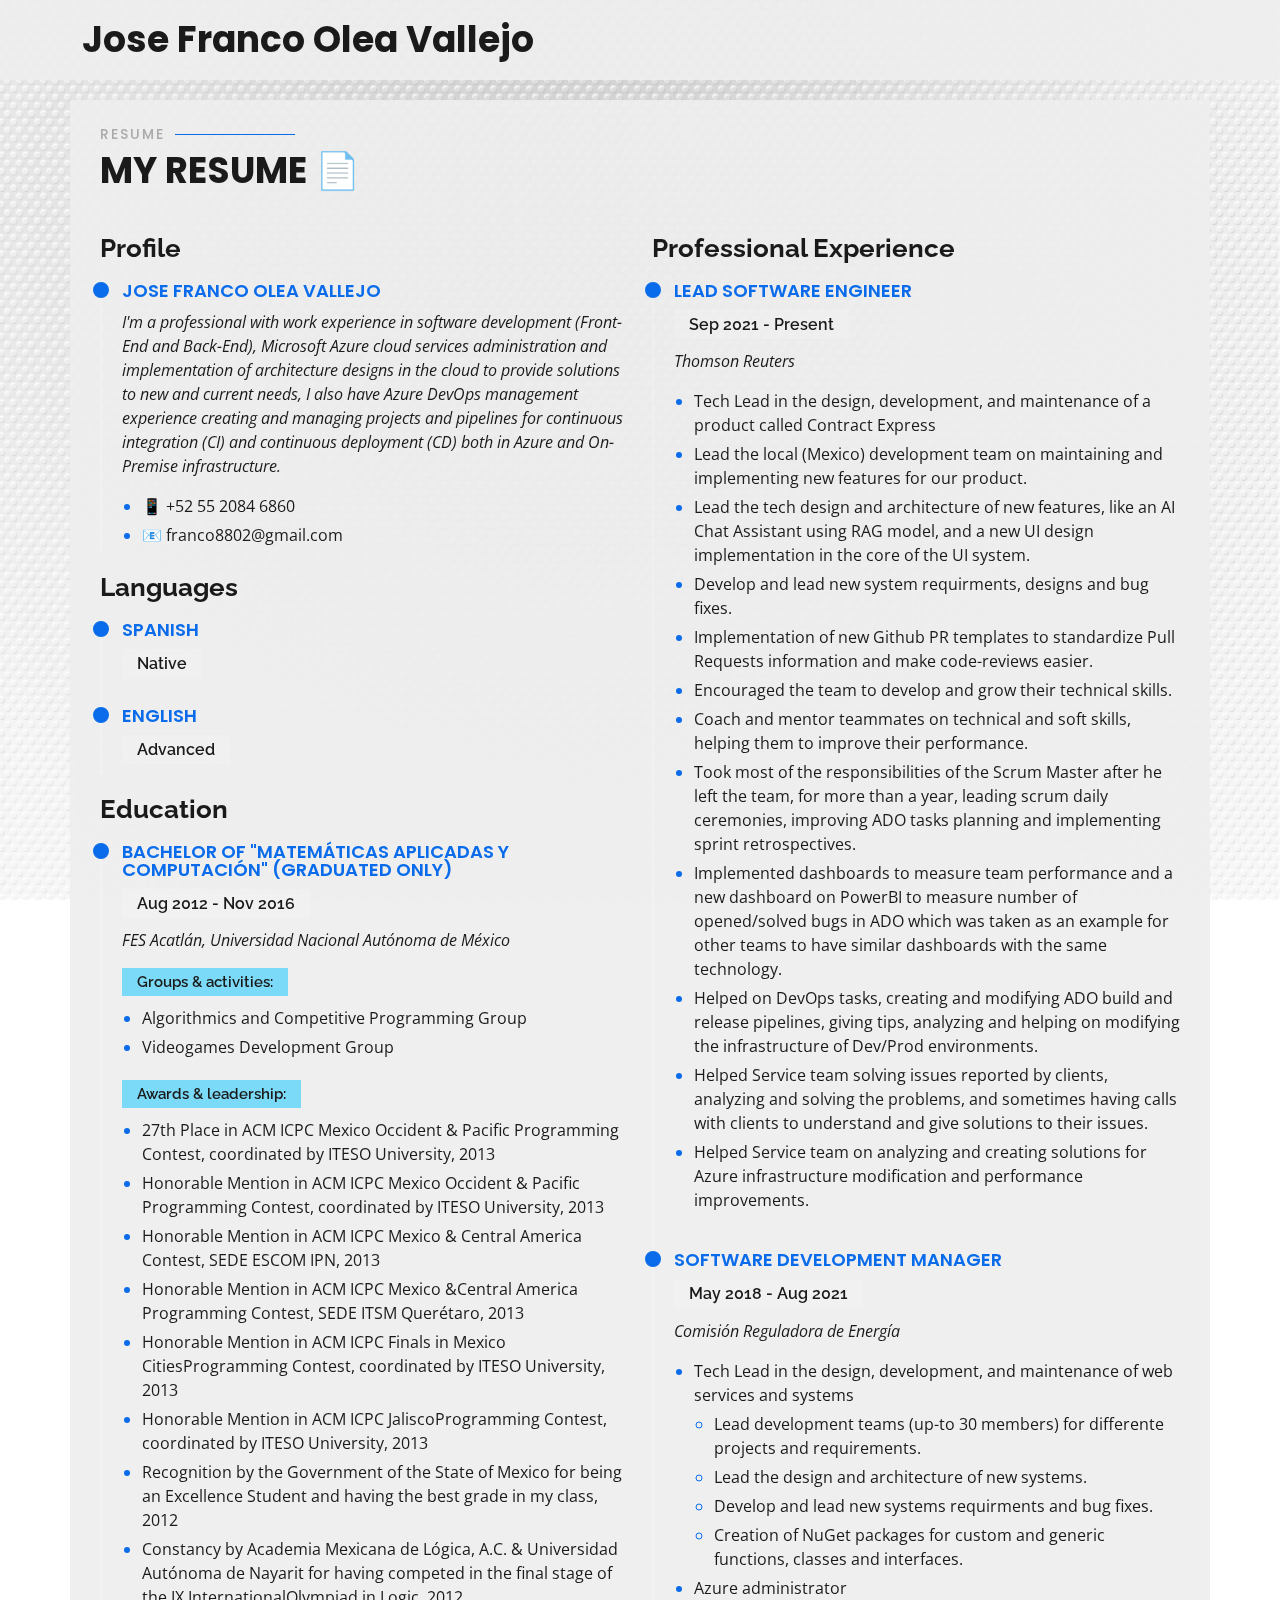
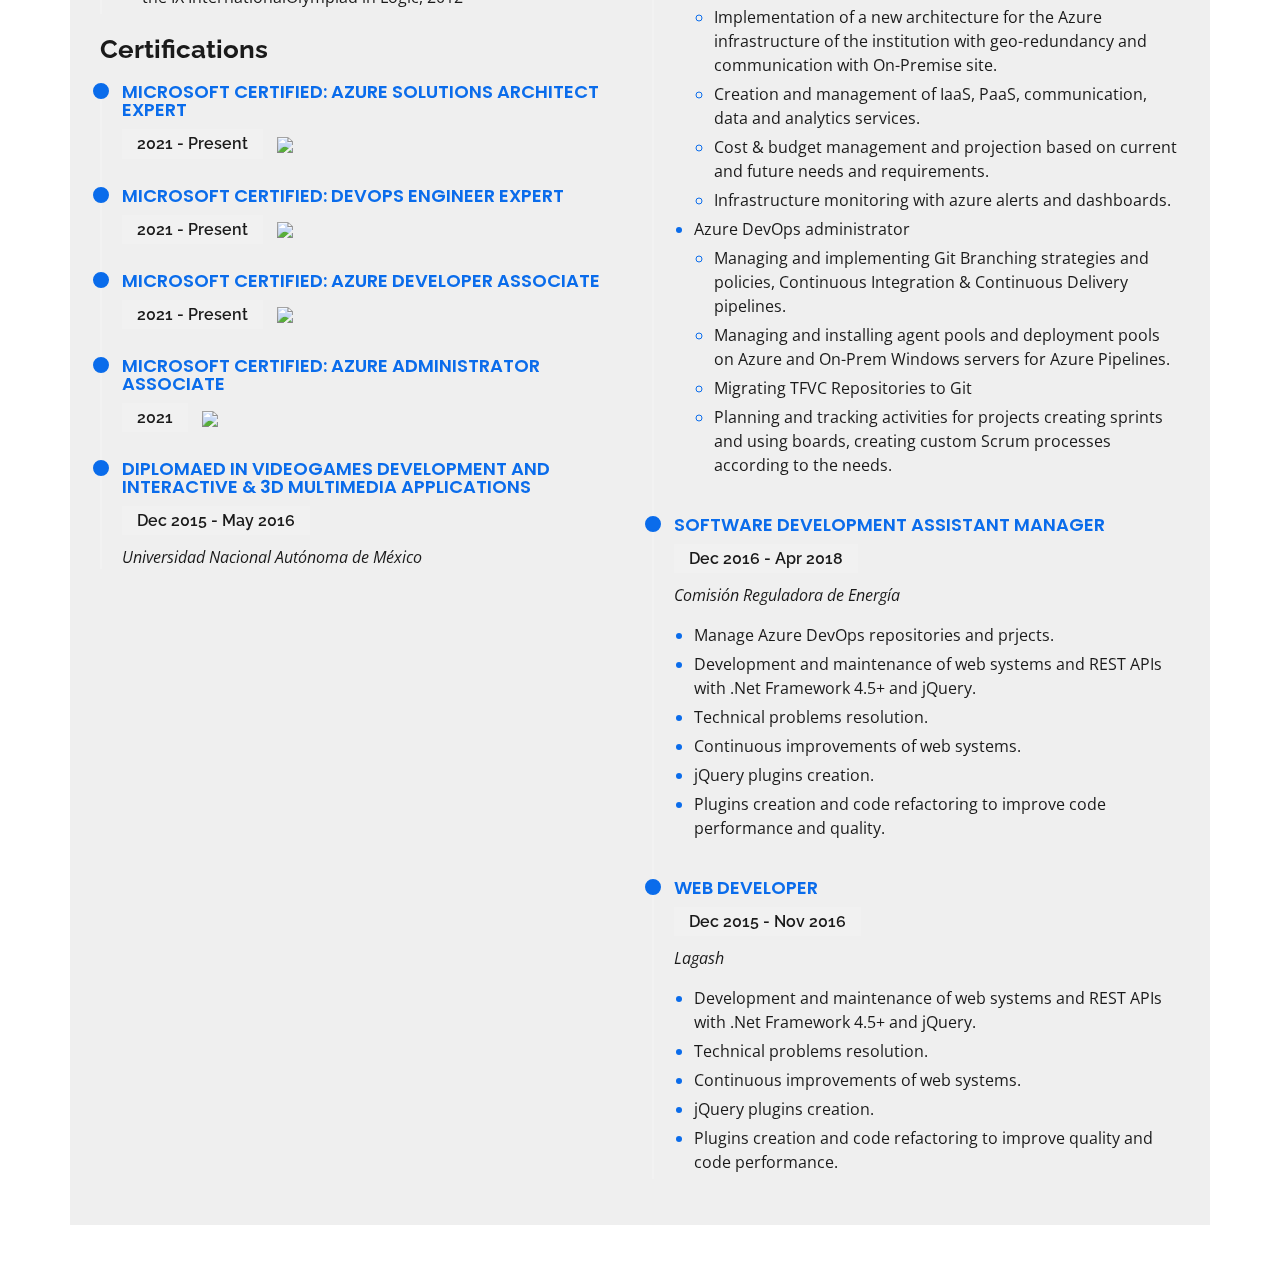
==== assets/pdf/index_for_PDF.html @ 09d2f54e "Added TR experience as a Lead Software Engineer, and updated Certifications section" ====
<!DOCTYPE html>
<html lang="en">

<head>
  <meta charset="utf-8">
  <meta content="width=device-width, initial-scale=1.0" name="viewport">

  <title>Jose Franco Olea Vallejo</title>
  <meta content="" name="description">
  <meta content="" name="keywords">

  <!-- Favicons -->
  <link href="assets/img/favicon.png" rel="icon">
  <link href="assets/img/apple-touch-icon.png" rel="apple-touch-icon">

  <!-- Google Fonts -->
  <link href="https://fonts.googleapis.com/css?family=Open+Sans:300,300i,400,400i,600,600i,700,700i|Raleway:300,300i,400,400i,500,500i,600,600i,700,700i|Poppins:300,300i,400,400i,500,500i,600,600i,700,700i" rel="stylesheet">

  <!-- Vendor CSS Files -->
  <style>@charset "UTF-8";/*!
    * Bootstrap v5.0.0-beta3 (https://getbootstrap.com/)
    * Copyright 2011-2021 The Bootstrap Authors
    * Copyright 2011-2021 Twitter, Inc.
    * Licensed under MIT (https://github.com/twbs/bootstrap/blob/main/LICENSE)
    */:root{--bs-blue:#0d6efd;--bs-indigo:#6610f2;--bs-purple:#6f42c1;--bs-pink:#d63384;--bs-red:#dc3545;--bs-orange:#fd7e14;--bs-yellow:#ffc107;--bs-green:#198754;--bs-teal:#20c997;--bs-cyan:#0dcaf0;--bs-white:#fff;--bs-gray:#6c757d;--bs-gray-dark:#343a40;--bs-primary:#0d6efd;--bs-secondary:#6c757d;--bs-success:#198754;--bs-info:#0dcaf0;--bs-warning:#ffc107;--bs-danger:#dc3545;--bs-light:#f8f9fa;--bs-dark:#212529;--bs-font-sans-serif:system-ui,-apple-system,"Segoe UI",Roboto,"Helvetica Neue",Arial,"Noto Sans","Liberation Sans",sans-serif,"Apple Color Emoji","Segoe UI Emoji","Segoe UI Symbol","Noto Color Emoji";--bs-font-monospace:SFMono-Regular,Menlo,Monaco,Consolas,"Liberation Mono","Courier New",monospace;--bs-gradient:linear-gradient(180deg, rgba(255, 255, 255, 0.15), rgba(255, 255, 255, 0))}*,::after,::before{box-sizing:border-box}@media (prefers-reduced-motion:no-preference){:root{scroll-behavior:smooth}}body{margin:0;font-family:var(--bs-font-sans-serif);font-size:1rem;font-weight:400;line-height:1.5;color:#212529;background-color:#fff;-webkit-text-size-adjust:100%;-webkit-tap-highlight-color:transparent}hr{margin:1rem 0;color:inherit;background-color:currentColor;border:0;opacity:.25}hr:not([size]){height:1px}.h1,.h2,.h3,.h4,.h5,.h6,h1,h2,h3,h4,h5,h6{margin-top:0;margin-bottom:.5rem;font-weight:500;line-height:1.2}.h1,h1{font-size:calc(1.375rem + 1.5vw)}@media (min-width:1200px){.h1,h1{font-size:2.5rem}}.h2,h2{font-size:calc(1.325rem + .9vw)}@media (min-width:1200px){.h2,h2{font-size:2rem}}.h3,h3{font-size:calc(1.3rem + .6vw)}@media (min-width:1200px){.h3,h3{font-size:1.75rem}}.h4,h4{font-size:calc(1.275rem + .3vw)}@media (min-width:1200px){.h4,h4{font-size:1.5rem}}.h5,h5{font-size:1.25rem}.h6,h6{font-size:1rem}p{margin-top:0;margin-bottom:1rem}abbr[data-bs-original-title],abbr[title]{-webkit-text-decoration:underline dotted;text-decoration:underline dotted;cursor:help;-webkit-text-decoration-skip-ink:none;text-decoration-skip-ink:none}address{margin-bottom:1rem;font-style:normal;line-height:inherit}ol,ul{padding-left:2rem}dl,ol,ul{margin-top:0;margin-bottom:1rem}ol ol,ol ul,ul ol,ul ul{margin-bottom:0}dt{font-weight:700}dd{margin-bottom:.5rem;margin-left:0}blockquote{margin:0 0 1rem}b,strong{font-weight:bolder}.small,small{font-size:.875em}.mark,mark{padding:.2em;background-color:#fcf8e3}sub,sup{position:relative;font-size:.75em;line-height:0;vertical-align:baseline}sub{bottom:-.25em}sup{top:-.5em}a{color:#0d6efd;text-decoration:underline}a:hover{color:#0a58ca}a:not([href]):not([class]),a:not([href]):not([class]):hover{color:inherit;text-decoration:none}code,kbd,pre,samp{font-family:var(--bs-font-monospace);font-size:1em;direction:ltr;unicode-bidi:bidi-override}pre{display:block;margin-top:0;margin-bottom:1rem;overflow:auto;font-size:.875em}pre code{font-size:inherit;color:inherit;word-break:normal}code{font-size:.875em;color:#d63384;word-wrap:break-word}a>code{color:inherit}kbd{padding:.2rem .4rem;font-size:.875em;color:#fff;background-color:#212529;border-radius:.2rem}kbd kbd{padding:0;font-size:1em;font-weight:700}figure{margin:0 0 1rem}img,svg{vertical-align:middle}table{caption-side:bottom;border-collapse:collapse}caption{padding-top:.5rem;padding-bottom:.5rem;color:#6c757d;text-align:left}th{text-align:inherit;text-align:-webkit-match-parent}tbody,td,tfoot,th,thead,tr{border-color:inherit;border-style:solid;border-width:0}label{display:inline-block}button{border-radius:0}button:focus:not(:focus-visible){outline:0}button,input,optgroup,select,textarea{margin:0;font-family:inherit;font-size:inherit;line-height:inherit}button,select{text-transform:none}[role=button]{cursor:pointer}select{word-wrap:normal}select:disabled{opacity:1}[list]::-webkit-calendar-picker-indicator{display:none}[type=button],[type=reset],[type=submit],button{-webkit-appearance:button}[type=button]:not(:disabled),[type=reset]:not(:disabled),[type=submit]:not(:disabled),button:not(:disabled){cursor:pointer}::-moz-focus-inner{padding:0;border-style:none}textarea{resize:vertical}fieldset{min-width:0;padding:0;margin:0;border:0}legend{float:left;width:100%;padding:0;margin-bottom:.5rem;font-size:calc(1.275rem + .3vw);line-height:inherit}@media (min-width:1200px){legend{font-size:1.5rem}}legend+*{clear:left}::-webkit-datetime-edit-day-field,::-webkit-datetime-edit-fields-wrapper,::-webkit-datetime-edit-hour-field,::-webkit-datetime-edit-minute,::-webkit-datetime-edit-month-field,::-webkit-datetime-edit-text,::-webkit-datetime-edit-year-field{padding:0}::-webkit-inner-spin-button{height:auto}[type=search]{outline-offset:-2px;-webkit-appearance:textfield}::-webkit-search-decoration{-webkit-appearance:none}::-webkit-color-swatch-wrapper{padding:0}::file-selector-button{font:inherit}::-webkit-file-upload-button{font:inherit;-webkit-appearance:button}output{display:inline-block}iframe{border:0}summary{display:list-item;cursor:pointer}progress{vertical-align:baseline}[hidden]{display:none!important}.lead{font-size:1.25rem;font-weight:300}.display-1{font-size:calc(1.625rem + 4.5vw);font-weight:300;line-height:1.2}@media (min-width:1200px){.display-1{font-size:5rem}}.display-2{font-size:calc(1.575rem + 3.9vw);font-weight:300;line-height:1.2}@media (min-width:1200px){.display-2{font-size:4.5rem}}.display-3{font-size:calc(1.525rem + 3.3vw);font-weight:300;line-height:1.2}@media (min-width:1200px){.display-3{font-size:4rem}}.display-4{font-size:calc(1.475rem + 2.7vw);font-weight:300;line-height:1.2}@media (min-width:1200px){.display-4{font-size:3.5rem}}.display-5{font-size:calc(1.425rem + 2.1vw);font-weight:300;line-height:1.2}@media (min-width:1200px){.display-5{font-size:3rem}}.display-6{font-size:calc(1.375rem + 1.5vw);font-weight:300;line-height:1.2}@media (min-width:1200px){.display-6{font-size:2.5rem}}.list-unstyled{padding-left:0;list-style:none}.list-inline{padding-left:0;list-style:none}.list-inline-item{display:inline-block}.list-inline-item:not(:last-child){margin-right:.5rem}.initialism{font-size:.875em;text-transform:uppercase}.blockquote{margin-bottom:1rem;font-size:1.25rem}.blockquote>:last-child{margin-bottom:0}.blockquote-footer{margin-top:-1rem;margin-bottom:1rem;font-size:.875em;color:#6c757d}.blockquote-footer::before{content:"— "}.img-fluid{max-width:100%;height:auto}.img-thumbnail{padding:.25rem;background-color:#fff;border:1px solid #dee2e6;border-radius:.25rem;max-width:100%;height:auto}.figure{display:inline-block}.figure-img{margin-bottom:.5rem;line-height:1}.figure-caption{font-size:.875em;color:#6c757d}.container,.container-fluid,.container-lg,.container-md,.container-sm,.container-xl,.container-xxl{width:100%;padding-right:var(--bs-gutter-x,.75rem);padding-left:var(--bs-gutter-x,.75rem);margin-right:auto;margin-left:auto}@media (min-width:576px){.container,.container-sm{max-width:540px}}@media (min-width:768px){.container,.container-md,.container-sm{max-width:720px}}@media (min-width:992px){.container,.container-lg,.container-md,.container-sm{max-width:960px}}@media (min-width:1200px){.container,.container-lg,.container-md,.container-sm,.container-xl{max-width:1140px}}@media (min-width:1400px){.container,.container-lg,.container-md,.container-sm,.container-xl,.container-xxl{max-width:1320px}}.row{--bs-gutter-x:1.5rem;--bs-gutter-y:0;display:flex;flex-wrap:wrap;margin-top:calc(var(--bs-gutter-y) * -1);margin-right:calc(var(--bs-gutter-x)/ -2);margin-left:calc(var(--bs-gutter-x)/ -2)}.row>*{flex-shrink:0;width:100%;max-width:100%;padding-right:calc(var(--bs-gutter-x)/ 2);padding-left:calc(var(--bs-gutter-x)/ 2);margin-top:var(--bs-gutter-y)}.col{flex:1 0 0%}.row-cols-auto>*{flex:0 0 auto;width:auto}.row-cols-1>*{flex:0 0 auto;width:100%}.row-cols-2>*{flex:0 0 auto;width:50%}.row-cols-3>*{flex:0 0 auto;width:33.3333333333%}.row-cols-4>*{flex:0 0 auto;width:25%}.row-cols-5>*{flex:0 0 auto;width:20%}.row-cols-6>*{flex:0 0 auto;width:16.6666666667%}.col-auto{flex:0 0 auto;width:auto}.col-1{flex:0 0 auto;width:8.3333333333%}.col-2{flex:0 0 auto;width:16.6666666667%}.col-3{flex:0 0 auto;width:25%}.col-4{flex:0 0 auto;width:33.3333333333%}.col-5{flex:0 0 auto;width:41.6666666667%}.col-6{flex:0 0 auto;width:50%}.col-7{flex:0 0 auto;width:58.3333333333%}.col-8{flex:0 0 auto;width:66.6666666667%}.col-9{flex:0 0 auto;width:75%}.col-10{flex:0 0 auto;width:83.3333333333%}.col-11{flex:0 0 auto;width:91.6666666667%}.col-12{flex:0 0 auto;width:100%}.offset-1{margin-left:8.3333333333%}.offset-2{margin-left:16.6666666667%}.offset-3{margin-left:25%}.offset-4{margin-left:33.3333333333%}.offset-5{margin-left:41.6666666667%}.offset-6{margin-left:50%}.offset-7{margin-left:58.3333333333%}.offset-8{margin-left:66.6666666667%}.offset-9{margin-left:75%}.offset-10{margin-left:83.3333333333%}.offset-11{margin-left:91.6666666667%}.g-0,.gx-0{--bs-gutter-x:0}.g-0,.gy-0{--bs-gutter-y:0}.g-1,.gx-1{--bs-gutter-x:0.25rem}.g-1,.gy-1{--bs-gutter-y:0.25rem}.g-2,.gx-2{--bs-gutter-x:0.5rem}.g-2,.gy-2{--bs-gutter-y:0.5rem}.g-3,.gx-3{--bs-gutter-x:1rem}.g-3,.gy-3{--bs-gutter-y:1rem}.g-4,.gx-4{--bs-gutter-x:1.5rem}.g-4,.gy-4{--bs-gutter-y:1.5rem}.g-5,.gx-5{--bs-gutter-x:3rem}.g-5,.gy-5{--bs-gutter-y:3rem}@media (min-width:576px){.col-sm{flex:1 0 0%}.row-cols-sm-auto>*{flex:0 0 auto;width:auto}.row-cols-sm-1>*{flex:0 0 auto;width:100%}.row-cols-sm-2>*{flex:0 0 auto;width:50%}.row-cols-sm-3>*{flex:0 0 auto;width:33.3333333333%}.row-cols-sm-4>*{flex:0 0 auto;width:25%}.row-cols-sm-5>*{flex:0 0 auto;width:20%}.row-cols-sm-6>*{flex:0 0 auto;width:16.6666666667%}.col-sm-auto{flex:0 0 auto;width:auto}.col-sm-1{flex:0 0 auto;width:8.3333333333%}.col-sm-2{flex:0 0 auto;width:16.6666666667%}.col-sm-3{flex:0 0 auto;width:25%}.col-sm-4{flex:0 0 auto;width:33.3333333333%}.col-sm-5{flex:0 0 auto;width:41.6666666667%}.col-sm-6{flex:0 0 auto;width:50%}.col-sm-7{flex:0 0 auto;width:58.3333333333%}.col-sm-8{flex:0 0 auto;width:66.6666666667%}.col-sm-9{flex:0 0 auto;width:75%}.col-sm-10{flex:0 0 auto;width:83.3333333333%}.col-sm-11{flex:0 0 auto;width:91.6666666667%}.col-sm-12{flex:0 0 auto;width:100%}.offset-sm-0{margin-left:0}.offset-sm-1{margin-left:8.3333333333%}.offset-sm-2{margin-left:16.6666666667%}.offset-sm-3{margin-left:25%}.offset-sm-4{margin-left:33.3333333333%}.offset-sm-5{margin-left:41.6666666667%}.offset-sm-6{margin-left:50%}.offset-sm-7{margin-left:58.3333333333%}.offset-sm-8{margin-left:66.6666666667%}.offset-sm-9{margin-left:75%}.offset-sm-10{margin-left:83.3333333333%}.offset-sm-11{margin-left:91.6666666667%}.g-sm-0,.gx-sm-0{--bs-gutter-x:0}.g-sm-0,.gy-sm-0{--bs-gutter-y:0}.g-sm-1,.gx-sm-1{--bs-gutter-x:0.25rem}.g-sm-1,.gy-sm-1{--bs-gutter-y:0.25rem}.g-sm-2,.gx-sm-2{--bs-gutter-x:0.5rem}.g-sm-2,.gy-sm-2{--bs-gutter-y:0.5rem}.g-sm-3,.gx-sm-3{--bs-gutter-x:1rem}.g-sm-3,.gy-sm-3{--bs-gutter-y:1rem}.g-sm-4,.gx-sm-4{--bs-gutter-x:1.5rem}.g-sm-4,.gy-sm-4{--bs-gutter-y:1.5rem}.g-sm-5,.gx-sm-5{--bs-gutter-x:3rem}.g-sm-5,.gy-sm-5{--bs-gutter-y:3rem}}@media (min-width:768px){.col-md{flex:1 0 0%}.row-cols-md-auto>*{flex:0 0 auto;width:auto}.row-cols-md-1>*{flex:0 0 auto;width:100%}.row-cols-md-2>*{flex:0 0 auto;width:50%}.row-cols-md-3>*{flex:0 0 auto;width:33.3333333333%}.row-cols-md-4>*{flex:0 0 auto;width:25%}.row-cols-md-5>*{flex:0 0 auto;width:20%}.row-cols-md-6>*{flex:0 0 auto;width:16.6666666667%}.col-md-auto{flex:0 0 auto;width:auto}.col-md-1{flex:0 0 auto;width:8.3333333333%}.col-md-2{flex:0 0 auto;width:16.6666666667%}.col-md-3{flex:0 0 auto;width:25%}.col-md-4{flex:0 0 auto;width:33.3333333333%}.col-md-5{flex:0 0 auto;width:41.6666666667%}.col-md-6{flex:0 0 auto;width:50%}.col-md-7{flex:0 0 auto;width:58.3333333333%}.col-md-8{flex:0 0 auto;width:66.6666666667%}.col-md-9{flex:0 0 auto;width:75%}.col-md-10{flex:0 0 auto;width:83.3333333333%}.col-md-11{flex:0 0 auto;width:91.6666666667%}.col-md-12{flex:0 0 auto;width:100%}.offset-md-0{margin-left:0}.offset-md-1{margin-left:8.3333333333%}.offset-md-2{margin-left:16.6666666667%}.offset-md-3{margin-left:25%}.offset-md-4{margin-left:33.3333333333%}.offset-md-5{margin-left:41.6666666667%}.offset-md-6{margin-left:50%}.offset-md-7{margin-left:58.3333333333%}.offset-md-8{margin-left:66.6666666667%}.offset-md-9{margin-left:75%}.offset-md-10{margin-left:83.3333333333%}.offset-md-11{margin-left:91.6666666667%}.g-md-0,.gx-md-0{--bs-gutter-x:0}.g-md-0,.gy-md-0{--bs-gutter-y:0}.g-md-1,.gx-md-1{--bs-gutter-x:0.25rem}.g-md-1,.gy-md-1{--bs-gutter-y:0.25rem}.g-md-2,.gx-md-2{--bs-gutter-x:0.5rem}.g-md-2,.gy-md-2{--bs-gutter-y:0.5rem}.g-md-3,.gx-md-3{--bs-gutter-x:1rem}.g-md-3,.gy-md-3{--bs-gutter-y:1rem}.g-md-4,.gx-md-4{--bs-gutter-x:1.5rem}.g-md-4,.gy-md-4{--bs-gutter-y:1.5rem}.g-md-5,.gx-md-5{--bs-gutter-x:3rem}.g-md-5,.gy-md-5{--bs-gutter-y:3rem}}@media (min-width:992px){.col-lg{flex:1 0 0%}.row-cols-lg-auto>*{flex:0 0 auto;width:auto}.row-cols-lg-1>*{flex:0 0 auto;width:100%}.row-cols-lg-2>*{flex:0 0 auto;width:50%}.row-cols-lg-3>*{flex:0 0 auto;width:33.3333333333%}.row-cols-lg-4>*{flex:0 0 auto;width:25%}.row-cols-lg-5>*{flex:0 0 auto;width:20%}.row-cols-lg-6>*{flex:0 0 auto;width:16.6666666667%}.col-lg-auto{flex:0 0 auto;width:auto}.col-lg-1{flex:0 0 auto;width:8.3333333333%}.col-lg-2{flex:0 0 auto;width:16.6666666667%}.col-lg-3{flex:0 0 auto;width:25%}.col-lg-4{flex:0 0 auto;width:33.3333333333%}.col-lg-5{flex:0 0 auto;width:41.6666666667%}.col-lg-6{flex:0 0 auto;width:50%}.col-lg-7{flex:0 0 auto;width:58.3333333333%}.col-lg-8{flex:0 0 auto;width:66.6666666667%}.col-lg-9{flex:0 0 auto;width:75%}.col-lg-10{flex:0 0 auto;width:83.3333333333%}.col-lg-11{flex:0 0 auto;width:91.6666666667%}.col-lg-12{flex:0 0 auto;width:100%}.offset-lg-0{margin-left:0}.offset-lg-1{margin-left:8.3333333333%}.offset-lg-2{margin-left:16.6666666667%}.offset-lg-3{margin-left:25%}.offset-lg-4{margin-left:33.3333333333%}.offset-lg-5{margin-left:41.6666666667%}.offset-lg-6{margin-left:50%}.offset-lg-7{margin-left:58.3333333333%}.offset-lg-8{margin-left:66.6666666667%}.offset-lg-9{margin-left:75%}.offset-lg-10{margin-left:83.3333333333%}.offset-lg-11{margin-left:91.6666666667%}.g-lg-0,.gx-lg-0{--bs-gutter-x:0}.g-lg-0,.gy-lg-0{--bs-gutter-y:0}.g-lg-1,.gx-lg-1{--bs-gutter-x:0.25rem}.g-lg-1,.gy-lg-1{--bs-gutter-y:0.25rem}.g-lg-2,.gx-lg-2{--bs-gutter-x:0.5rem}.g-lg-2,.gy-lg-2{--bs-gutter-y:0.5rem}.g-lg-3,.gx-lg-3{--bs-gutter-x:1rem}.g-lg-3,.gy-lg-3{--bs-gutter-y:1rem}.g-lg-4,.gx-lg-4{--bs-gutter-x:1.5rem}.g-lg-4,.gy-lg-4{--bs-gutter-y:1.5rem}.g-lg-5,.gx-lg-5{--bs-gutter-x:3rem}.g-lg-5,.gy-lg-5{--bs-gutter-y:3rem}}@media (min-width:1200px){.col-xl{flex:1 0 0%}.row-cols-xl-auto>*{flex:0 0 auto;width:auto}.row-cols-xl-1>*{flex:0 0 auto;width:100%}.row-cols-xl-2>*{flex:0 0 auto;width:50%}.row-cols-xl-3>*{flex:0 0 auto;width:33.3333333333%}.row-cols-xl-4>*{flex:0 0 auto;width:25%}.row-cols-xl-5>*{flex:0 0 auto;width:20%}.row-cols-xl-6>*{flex:0 0 auto;width:16.6666666667%}.col-xl-auto{flex:0 0 auto;width:auto}.col-xl-1{flex:0 0 auto;width:8.3333333333%}.col-xl-2{flex:0 0 auto;width:16.6666666667%}.col-xl-3{flex:0 0 auto;width:25%}.col-xl-4{flex:0 0 auto;width:33.3333333333%}.col-xl-5{flex:0 0 auto;width:41.6666666667%}.col-xl-6{flex:0 0 auto;width:50%}.col-xl-7{flex:0 0 auto;width:58.3333333333%}.col-xl-8{flex:0 0 auto;width:66.6666666667%}.col-xl-9{flex:0 0 auto;width:75%}.col-xl-10{flex:0 0 auto;width:83.3333333333%}.col-xl-11{flex:0 0 auto;width:91.6666666667%}.col-xl-12{flex:0 0 auto;width:100%}.offset-xl-0{margin-left:0}.offset-xl-1{margin-left:8.3333333333%}.offset-xl-2{margin-left:16.6666666667%}.offset-xl-3{margin-left:25%}.offset-xl-4{margin-left:33.3333333333%}.offset-xl-5{margin-left:41.6666666667%}.offset-xl-6{margin-left:50%}.offset-xl-7{margin-left:58.3333333333%}.offset-xl-8{margin-left:66.6666666667%}.offset-xl-9{margin-left:75%}.offset-xl-10{margin-left:83.3333333333%}.offset-xl-11{margin-left:91.6666666667%}.g-xl-0,.gx-xl-0{--bs-gutter-x:0}.g-xl-0,.gy-xl-0{--bs-gutter-y:0}.g-xl-1,.gx-xl-1{--bs-gutter-x:0.25rem}.g-xl-1,.gy-xl-1{--bs-gutter-y:0.25rem}.g-xl-2,.gx-xl-2{--bs-gutter-x:0.5rem}.g-xl-2,.gy-xl-2{--bs-gutter-y:0.5rem}.g-xl-3,.gx-xl-3{--bs-gutter-x:1rem}.g-xl-3,.gy-xl-3{--bs-gutter-y:1rem}.g-xl-4,.gx-xl-4{--bs-gutter-x:1.5rem}.g-xl-4,.gy-xl-4{--bs-gutter-y:1.5rem}.g-xl-5,.gx-xl-5{--bs-gutter-x:3rem}.g-xl-5,.gy-xl-5{--bs-gutter-y:3rem}}@media (min-width:1400px){.col-xxl{flex:1 0 0%}.row-cols-xxl-auto>*{flex:0 0 auto;width:auto}.row-cols-xxl-1>*{flex:0 0 auto;width:100%}.row-cols-xxl-2>*{flex:0 0 auto;width:50%}.row-cols-xxl-3>*{flex:0 0 auto;width:33.3333333333%}.row-cols-xxl-4>*{flex:0 0 auto;width:25%}.row-cols-xxl-5>*{flex:0 0 auto;width:20%}.row-cols-xxl-6>*{flex:0 0 auto;width:16.6666666667%}.col-xxl-auto{flex:0 0 auto;width:auto}.col-xxl-1{flex:0 0 auto;width:8.3333333333%}.col-xxl-2{flex:0 0 auto;width:16.6666666667%}.col-xxl-3{flex:0 0 auto;width:25%}.col-xxl-4{flex:0 0 auto;width:33.3333333333%}.col-xxl-5{flex:0 0 auto;width:41.6666666667%}.col-xxl-6{flex:0 0 auto;width:50%}.col-xxl-7{flex:0 0 auto;width:58.3333333333%}.col-xxl-8{flex:0 0 auto;width:66.6666666667%}.col-xxl-9{flex:0 0 auto;width:75%}.col-xxl-10{flex:0 0 auto;width:83.3333333333%}.col-xxl-11{flex:0 0 auto;width:91.6666666667%}.col-xxl-12{flex:0 0 auto;width:100%}.offset-xxl-0{margin-left:0}.offset-xxl-1{margin-left:8.3333333333%}.offset-xxl-2{margin-left:16.6666666667%}.offset-xxl-3{margin-left:25%}.offset-xxl-4{margin-left:33.3333333333%}.offset-xxl-5{margin-left:41.6666666667%}.offset-xxl-6{margin-left:50%}.offset-xxl-7{margin-left:58.3333333333%}.offset-xxl-8{margin-left:66.6666666667%}.offset-xxl-9{margin-left:75%}.offset-xxl-10{margin-left:83.3333333333%}.offset-xxl-11{margin-left:91.6666666667%}.g-xxl-0,.gx-xxl-0{--bs-gutter-x:0}.g-xxl-0,.gy-xxl-0{--bs-gutter-y:0}.g-xxl-1,.gx-xxl-1{--bs-gutter-x:0.25rem}.g-xxl-1,.gy-xxl-1{--bs-gutter-y:0.25rem}.g-xxl-2,.gx-xxl-2{--bs-gutter-x:0.5rem}.g-xxl-2,.gy-xxl-2{--bs-gutter-y:0.5rem}.g-xxl-3,.gx-xxl-3{--bs-gutter-x:1rem}.g-xxl-3,.gy-xxl-3{--bs-gutter-y:1rem}.g-xxl-4,.gx-xxl-4{--bs-gutter-x:1.5rem}.g-xxl-4,.gy-xxl-4{--bs-gutter-y:1.5rem}.g-xxl-5,.gx-xxl-5{--bs-gutter-x:3rem}.g-xxl-5,.gy-xxl-5{--bs-gutter-y:3rem}}.table{--bs-table-bg:transparent;--bs-table-striped-color:#212529;--bs-table-striped-bg:rgba(0, 0, 0, 0.05);--bs-table-active-color:#212529;--bs-table-active-bg:rgba(0, 0, 0, 0.1);--bs-table-hover-color:#212529;--bs-table-hover-bg:rgba(0, 0, 0, 0.075);width:100%;margin-bottom:1rem;color:#212529;vertical-align:top;border-color:#dee2e6}.table>:not(caption)>*>*{padding:.5rem .5rem;background-color:var(--bs-table-bg);border-bottom-width:1px;box-shadow:inset 0 0 0 9999px var(--bs-table-accent-bg)}.table>tbody{vertical-align:inherit}.table>thead{vertical-align:bottom}.table>:not(:last-child)>:last-child>*{border-bottom-color:currentColor}.caption-top{caption-side:top}.table-sm>:not(caption)>*>*{padding:.25rem .25rem}.table-bordered>:not(caption)>*{border-width:1px 0}.table-bordered>:not(caption)>*>*{border-width:0 1px}.table-borderless>:not(caption)>*>*{border-bottom-width:0}.table-striped>tbody>tr:nth-of-type(odd){--bs-table-accent-bg:var(--bs-table-striped-bg);color:var(--bs-table-striped-color)}.table-active{--bs-table-accent-bg:var(--bs-table-active-bg);color:var(--bs-table-active-color)}.table-hover>tbody>tr:hover{--bs-table-accent-bg:var(--bs-table-hover-bg);color:var(--bs-table-hover-color)}.table-primary{--bs-table-bg:#cfe2ff;--bs-table-striped-bg:#c5d7f2;--bs-table-striped-color:#000;--bs-table-active-bg:#bacbe6;--bs-table-active-color:#000;--bs-table-hover-bg:#bfd1ec;--bs-table-hover-color:#000;color:#000;border-color:#bacbe6}.table-secondary{--bs-table-bg:#e2e3e5;--bs-table-striped-bg:#d7d8da;--bs-table-striped-color:#000;--bs-table-active-bg:#cbccce;--bs-table-active-color:#000;--bs-table-hover-bg:#d1d2d4;--bs-table-hover-color:#000;color:#000;border-color:#cbccce}.table-success{--bs-table-bg:#d1e7dd;--bs-table-striped-bg:#c7dbd2;--bs-table-striped-color:#000;--bs-table-active-bg:#bcd0c7;--bs-table-active-color:#000;--bs-table-hover-bg:#c1d6cc;--bs-table-hover-color:#000;color:#000;border-color:#bcd0c7}.table-info{--bs-table-bg:#cff4fc;--bs-table-striped-bg:#c5e8ef;--bs-table-striped-color:#000;--bs-table-active-bg:#badce3;--bs-table-active-color:#000;--bs-table-hover-bg:#bfe2e9;--bs-table-hover-color:#000;color:#000;border-color:#badce3}.table-warning{--bs-table-bg:#fff3cd;--bs-table-striped-bg:#f2e7c3;--bs-table-striped-color:#000;--bs-table-active-bg:#e6dbb9;--bs-table-active-color:#000;--bs-table-hover-bg:#ece1be;--bs-table-hover-color:#000;color:#000;border-color:#e6dbb9}.table-danger{--bs-table-bg:#f8d7da;--bs-table-striped-bg:#eccccf;--bs-table-striped-color:#000;--bs-table-active-bg:#dfc2c4;--bs-table-active-color:#000;--bs-table-hover-bg:#e5c7ca;--bs-table-hover-color:#000;color:#000;border-color:#dfc2c4}.table-light{--bs-table-bg:#f8f9fa;--bs-table-striped-bg:#ecedee;--bs-table-striped-color:#000;--bs-table-active-bg:#dfe0e1;--bs-table-active-color:#000;--bs-table-hover-bg:#e5e6e7;--bs-table-hover-color:#000;color:#000;border-color:#dfe0e1}.table-dark{--bs-table-bg:#212529;--bs-table-striped-bg:#2c3034;--bs-table-striped-color:#fff;--bs-table-active-bg:#373b3e;--bs-table-active-color:#fff;--bs-table-hover-bg:#323539;--bs-table-hover-color:#fff;color:#fff;border-color:#373b3e}.table-responsive{overflow-x:auto;-webkit-overflow-scrolling:touch}@media (max-width:575.98px){.table-responsive-sm{overflow-x:auto;-webkit-overflow-scrolling:touch}}@media (max-width:767.98px){.table-responsive-md{overflow-x:auto;-webkit-overflow-scrolling:touch}}@media (max-width:991.98px){.table-responsive-lg{overflow-x:auto;-webkit-overflow-scrolling:touch}}@media (max-width:1199.98px){.table-responsive-xl{overflow-x:auto;-webkit-overflow-scrolling:touch}}@media (max-width:1399.98px){.table-responsive-xxl{overflow-x:auto;-webkit-overflow-scrolling:touch}}.form-label{margin-bottom:.5rem}.col-form-label{padding-top:calc(.375rem + 1px);padding-bottom:calc(.375rem + 1px);margin-bottom:0;font-size:inherit;line-height:1.5}.col-form-label-lg{padding-top:calc(.5rem + 1px);padding-bottom:calc(.5rem + 1px);font-size:1.25rem}.col-form-label-sm{padding-top:calc(.25rem + 1px);padding-bottom:calc(.25rem + 1px);font-size:.875rem}.form-text{margin-top:.25rem;font-size:.875em;color:#6c757d}.form-control{display:block;width:100%;padding:.375rem .75rem;font-size:1rem;font-weight:400;line-height:1.5;color:#212529;background-color:#fff;background-clip:padding-box;border:1px solid #ced4da;-webkit-appearance:none;-moz-appearance:none;appearance:none;border-radius:.25rem;transition:border-color .15s ease-in-out,box-shadow .15s ease-in-out}@media (prefers-reduced-motion:reduce){.form-control{transition:none}}.form-control[type=file]{overflow:hidden}.form-control[type=file]:not(:disabled):not([readonly]){cursor:pointer}.form-control:focus{color:#212529;background-color:#fff;border-color:#86b7fe;outline:0;box-shadow:0 0 0 .25rem rgba(13,110,253,.25)}.form-control::-webkit-date-and-time-value{height:1.5em}.form-control::-moz-placeholder{color:#6c757d;opacity:1}.form-control::placeholder{color:#6c757d;opacity:1}.form-control:disabled,.form-control[readonly]{background-color:#e9ecef;opacity:1}.form-control::file-selector-button{padding:.375rem .75rem;margin:-.375rem -.75rem;-webkit-margin-end:.75rem;margin-inline-end:.75rem;color:#212529;background-color:#e9ecef;pointer-events:none;border-color:inherit;border-style:solid;border-width:0;border-inline-end-width:1px;border-radius:0;transition:color .15s ease-in-out,background-color .15s ease-in-out,border-color .15s ease-in-out,box-shadow .15s ease-in-out}@media (prefers-reduced-motion:reduce){.form-control::file-selector-button{transition:none}}.form-control:hover:not(:disabled):not([readonly])::file-selector-button{background-color:#dde0e3}.form-control::-webkit-file-upload-button{padding:.375rem .75rem;margin:-.375rem -.75rem;-webkit-margin-end:.75rem;margin-inline-end:.75rem;color:#212529;background-color:#e9ecef;pointer-events:none;border-color:inherit;border-style:solid;border-width:0;border-inline-end-width:1px;border-radius:0;-webkit-transition:color .15s ease-in-out,background-color .15s ease-in-out,border-color .15s ease-in-out,box-shadow .15s ease-in-out;transition:color .15s ease-in-out,background-color .15s ease-in-out,border-color .15s ease-in-out,box-shadow .15s ease-in-out}@media (prefers-reduced-motion:reduce){.form-control::-webkit-file-upload-button{-webkit-transition:none;transition:none}}.form-control:hover:not(:disabled):not([readonly])::-webkit-file-upload-button{background-color:#dde0e3}.form-control-plaintext{display:block;width:100%;padding:.375rem 0;margin-bottom:0;line-height:1.5;color:#212529;background-color:transparent;border:solid transparent;border-width:1px 0}.form-control-plaintext.form-control-lg,.form-control-plaintext.form-control-sm{padding-right:0;padding-left:0}.form-control-sm{min-height:calc(1.5em + .5rem + 2px);padding:.25rem .5rem;font-size:.875rem;border-radius:.2rem}.form-control-sm::file-selector-button{padding:.25rem .5rem;margin:-.25rem -.5rem;-webkit-margin-end:.5rem;margin-inline-end:.5rem}.form-control-sm::-webkit-file-upload-button{padding:.25rem .5rem;margin:-.25rem -.5rem;-webkit-margin-end:.5rem;margin-inline-end:.5rem}.form-control-lg{min-height:calc(1.5em + 1rem + 2px);padding:.5rem 1rem;font-size:1.25rem;border-radius:.3rem}.form-control-lg::file-selector-button{padding:.5rem 1rem;margin:-.5rem -1rem;-webkit-margin-end:1rem;margin-inline-end:1rem}.form-control-lg::-webkit-file-upload-button{padding:.5rem 1rem;margin:-.5rem -1rem;-webkit-margin-end:1rem;margin-inline-end:1rem}textarea.form-control{min-height:calc(1.5em + .75rem + 2px)}textarea.form-control-sm{min-height:calc(1.5em + .5rem + 2px)}textarea.form-control-lg{min-height:calc(1.5em + 1rem + 2px)}.form-control-color{max-width:3rem;height:auto;padding:.375rem}.form-control-color:not(:disabled):not([readonly]){cursor:pointer}.form-control-color::-moz-color-swatch{height:1.5em;border-radius:.25rem}.form-control-color::-webkit-color-swatch{height:1.5em;border-radius:.25rem}.form-select{display:block;width:100%;padding:.375rem 2.25rem .375rem .75rem;font-size:1rem;font-weight:400;line-height:1.5;color:#212529;background-color:#fff;background-image:url("data:image/svg+xml,%3csvg xmlns='http://www.w3.org/2000/svg' viewBox='0 0 16 16'%3e%3cpath fill='none' stroke='%23343a40' stroke-linecap='round' stroke-linejoin='round' stroke-width='2' d='M2 5l6 6 6-6'/%3e%3c/svg%3e");background-repeat:no-repeat;background-position:right .75rem center;background-size:16px 12px;border:1px solid #ced4da;border-radius:.25rem;-webkit-appearance:none;-moz-appearance:none;appearance:none}.form-select:focus{border-color:#86b7fe;outline:0;box-shadow:0 0 0 .25rem rgba(13,110,253,.25)}.form-select[multiple],.form-select[size]:not([size="1"]){padding-right:.75rem;background-image:none}.form-select:disabled{background-color:#e9ecef}.form-select:-moz-focusring{color:transparent;text-shadow:0 0 0 #212529}.form-select-sm{padding-top:.25rem;padding-bottom:.25rem;padding-left:.5rem;font-size:.875rem}.form-select-lg{padding-top:.5rem;padding-bottom:.5rem;padding-left:1rem;font-size:1.25rem}.form-check{display:block;min-height:1.5rem;padding-left:1.5em;margin-bottom:.125rem}.form-check .form-check-input{float:left;margin-left:-1.5em}.form-check-input{width:1em;height:1em;margin-top:.25em;vertical-align:top;background-color:#fff;background-repeat:no-repeat;background-position:center;background-size:contain;border:1px solid rgba(0,0,0,.25);-webkit-appearance:none;-moz-appearance:none;appearance:none;-webkit-print-color-adjust:exact;color-adjust:exact}.form-check-input[type=checkbox]{border-radius:.25em}.form-check-input[type=radio]{border-radius:50%}.form-check-input:active{filter:brightness(90%)}.form-check-input:focus{border-color:#86b7fe;outline:0;box-shadow:0 0 0 .25rem rgba(13,110,253,.25)}.form-check-input:checked{background-color:#0d6efd;border-color:#0d6efd}.form-check-input:checked[type=checkbox]{background-image:url("data:image/svg+xml,%3csvg xmlns='http://www.w3.org/2000/svg' viewBox='0 0 20 20'%3e%3cpath fill='none' stroke='%23fff' stroke-linecap='round' stroke-linejoin='round' stroke-width='3' d='M6 10l3 3l6-6'/%3e%3c/svg%3e")}.form-check-input:checked[type=radio]{background-image:url("data:image/svg+xml,%3csvg xmlns='http://www.w3.org/2000/svg' viewBox='-4 -4 8 8'%3e%3ccircle r='2' fill='%23fff'/%3e%3c/svg%3e")}.form-check-input[type=checkbox]:indeterminate{background-color:#0d6efd;border-color:#0d6efd;background-image:url("data:image/svg+xml,%3csvg xmlns='http://www.w3.org/2000/svg' viewBox='0 0 20 20'%3e%3cpath fill='none' stroke='%23fff' stroke-linecap='round' stroke-linejoin='round' stroke-width='3' d='M6 10h8'/%3e%3c/svg%3e")}.form-check-input:disabled{pointer-events:none;filter:none;opacity:.5}.form-check-input:disabled~.form-check-label,.form-check-input[disabled]~.form-check-label{opacity:.5}.form-switch{padding-left:2.5em}.form-switch .form-check-input{width:2em;margin-left:-2.5em;background-image:url("data:image/svg+xml,%3csvg xmlns='http://www.w3.org/2000/svg' viewBox='-4 -4 8 8'%3e%3ccircle r='3' fill='rgba%280, 0, 0, 0.25%29'/%3e%3c/svg%3e");background-position:left center;border-radius:2em;transition:background-position .15s ease-in-out}@media (prefers-reduced-motion:reduce){.form-switch .form-check-input{transition:none}}.form-switch .form-check-input:focus{background-image:url("data:image/svg+xml,%3csvg xmlns='http://www.w3.org/2000/svg' viewBox='-4 -4 8 8'%3e%3ccircle r='3' fill='%2386b7fe'/%3e%3c/svg%3e")}.form-switch .form-check-input:checked{background-position:right center;background-image:url("data:image/svg+xml,%3csvg xmlns='http://www.w3.org/2000/svg' viewBox='-4 -4 8 8'%3e%3ccircle r='3' fill='%23fff'/%3e%3c/svg%3e")}.form-check-inline{display:inline-block;margin-right:1rem}.btn-check{position:absolute;clip:rect(0,0,0,0);pointer-events:none}.btn-check:disabled+.btn,.btn-check[disabled]+.btn{pointer-events:none;filter:none;opacity:.65}.form-range{width:100%;height:1.5rem;padding:0;background-color:transparent;-webkit-appearance:none;-moz-appearance:none;appearance:none}.form-range:focus{outline:0}.form-range:focus::-webkit-slider-thumb{box-shadow:0 0 0 1px #fff,0 0 0 .25rem rgba(13,110,253,.25)}.form-range:focus::-moz-range-thumb{box-shadow:0 0 0 1px #fff,0 0 0 .25rem rgba(13,110,253,.25)}.form-range::-moz-focus-outer{border:0}.form-range::-webkit-slider-thumb{width:1rem;height:1rem;margin-top:-.25rem;background-color:#0d6efd;border:0;border-radius:1rem;-webkit-transition:background-color .15s ease-in-out,border-color .15s ease-in-out,box-shadow .15s ease-in-out;transition:background-color .15s ease-in-out,border-color .15s ease-in-out,box-shadow .15s ease-in-out;-webkit-appearance:none;appearance:none}@media (prefers-reduced-motion:reduce){.form-range::-webkit-slider-thumb{-webkit-transition:none;transition:none}}.form-range::-webkit-slider-thumb:active{background-color:#b6d4fe}.form-range::-webkit-slider-runnable-track{width:100%;height:.5rem;color:transparent;cursor:pointer;background-color:#dee2e6;border-color:transparent;border-radius:1rem}.form-range::-moz-range-thumb{width:1rem;height:1rem;background-color:#0d6efd;border:0;border-radius:1rem;-moz-transition:background-color .15s ease-in-out,border-color .15s ease-in-out,box-shadow .15s ease-in-out;transition:background-color .15s ease-in-out,border-color .15s ease-in-out,box-shadow .15s ease-in-out;-moz-appearance:none;appearance:none}@media (prefers-reduced-motion:reduce){.form-range::-moz-range-thumb{-moz-transition:none;transition:none}}.form-range::-moz-range-thumb:active{background-color:#b6d4fe}.form-range::-moz-range-track{width:100%;height:.5rem;color:transparent;cursor:pointer;background-color:#dee2e6;border-color:transparent;border-radius:1rem}.form-range:disabled{pointer-events:none}.form-range:disabled::-webkit-slider-thumb{background-color:#adb5bd}.form-range:disabled::-moz-range-thumb{background-color:#adb5bd}.form-floating{position:relative}.form-floating>.form-control,.form-floating>.form-select{height:calc(3.5rem + 2px);padding:1rem .75rem}.form-floating>label{position:absolute;top:0;left:0;height:100%;padding:1rem .75rem;pointer-events:none;border:1px solid transparent;transform-origin:0 0;transition:opacity .1s ease-in-out,transform .1s ease-in-out}@media (prefers-reduced-motion:reduce){.form-floating>label{transition:none}}.form-floating>.form-control::-moz-placeholder{color:transparent}.form-floating>.form-control::placeholder{color:transparent}.form-floating>.form-control:not(:-moz-placeholder-shown){padding-top:1.625rem;padding-bottom:.625rem}.form-floating>.form-control:focus,.form-floating>.form-control:not(:placeholder-shown){padding-top:1.625rem;padding-bottom:.625rem}.form-floating>.form-control:-webkit-autofill{padding-top:1.625rem;padding-bottom:.625rem}.form-floating>.form-select{padding-top:1.625rem;padding-bottom:.625rem}.form-floating>.form-control:not(:-moz-placeholder-shown)~label{opacity:.65;transform:scale(.85) translateY(-.5rem) translateX(.15rem)}.form-floating>.form-control:focus~label,.form-floating>.form-control:not(:placeholder-shown)~label,.form-floating>.form-select~label{opacity:.65;transform:scale(.85) translateY(-.5rem) translateX(.15rem)}.form-floating>.form-control:-webkit-autofill~label{opacity:.65;transform:scale(.85) translateY(-.5rem) translateX(.15rem)}.input-group{position:relative;display:flex;flex-wrap:wrap;align-items:stretch;width:100%}.input-group>.form-control,.input-group>.form-select{position:relative;flex:1 1 auto;width:1%;min-width:0}.input-group>.form-control:focus,.input-group>.form-select:focus{z-index:3}.input-group .btn{position:relative;z-index:2}.input-group .btn:focus{z-index:3}.input-group-text{display:flex;align-items:center;padding:.375rem .75rem;font-size:1rem;font-weight:400;line-height:1.5;color:#212529;text-align:center;white-space:nowrap;background-color:#e9ecef;border:1px solid #ced4da;border-radius:.25rem}.input-group-lg>.btn,.input-group-lg>.form-control,.input-group-lg>.form-select,.input-group-lg>.input-group-text{padding:.5rem 1rem;font-size:1.25rem;border-radius:.3rem}.input-group-sm>.btn,.input-group-sm>.form-control,.input-group-sm>.form-select,.input-group-sm>.input-group-text{padding:.25rem .5rem;font-size:.875rem;border-radius:.2rem}.input-group-lg>.form-select,.input-group-sm>.form-select{padding-right:3rem}.input-group:not(.has-validation)>.dropdown-toggle:nth-last-child(n+3),.input-group:not(.has-validation)>:not(:last-child):not(.dropdown-toggle):not(.dropdown-menu){border-top-right-radius:0;border-bottom-right-radius:0}.input-group.has-validation>.dropdown-toggle:nth-last-child(n+4),.input-group.has-validation>:nth-last-child(n+3):not(.dropdown-toggle):not(.dropdown-menu){border-top-right-radius:0;border-bottom-right-radius:0}.input-group>:not(:first-child):not(.dropdown-menu):not(.valid-tooltip):not(.valid-feedback):not(.invalid-tooltip):not(.invalid-feedback){margin-left:-1px;border-top-left-radius:0;border-bottom-left-radius:0}.valid-feedback{display:none;width:100%;margin-top:.25rem;font-size:.875em;color:#198754}.valid-tooltip{position:absolute;top:100%;z-index:5;display:none;max-width:100%;padding:.25rem .5rem;margin-top:.1rem;font-size:.875rem;color:#fff;background-color:rgba(25,135,84,.9);border-radius:.25rem}.is-valid~.valid-feedback,.is-valid~.valid-tooltip,.was-validated :valid~.valid-feedback,.was-validated :valid~.valid-tooltip{display:block}.form-control.is-valid,.was-validated .form-control:valid{border-color:#198754;padding-right:calc(1.5em + .75rem);background-image:url("data:image/svg+xml,%3csvg xmlns='http://www.w3.org/2000/svg' viewBox='0 0 8 8'%3e%3cpath fill='%23198754' d='M2.3 6.73L.6 4.53c-.4-1.04.46-1.4 1.1-.8l1.1 1.4 3.4-3.8c.6-.63 1.6-.27 1.2.7l-4 4.6c-.43.5-.8.4-1.1.1z'/%3e%3c/svg%3e");background-repeat:no-repeat;background-position:right calc(.375em + .1875rem) center;background-size:calc(.75em + .375rem) calc(.75em + .375rem)}.form-control.is-valid:focus,.was-validated .form-control:valid:focus{border-color:#198754;box-shadow:0 0 0 .25rem rgba(25,135,84,.25)}.was-validated textarea.form-control:valid,textarea.form-control.is-valid{padding-right:calc(1.5em + .75rem);background-position:top calc(.375em + .1875rem) right calc(.375em + .1875rem)}.form-select.is-valid,.was-validated .form-select:valid{border-color:#198754;padding-right:4.125rem;background-image:url("data:image/svg+xml,%3csvg xmlns='http://www.w3.org/2000/svg' viewBox='0 0 16 16'%3e%3cpath fill='none' stroke='%23343a40' stroke-linecap='round' stroke-linejoin='round' stroke-width='2' d='M2 5l6 6 6-6'/%3e%3c/svg%3e"),url("data:image/svg+xml,%3csvg xmlns='http://www.w3.org/2000/svg' viewBox='0 0 8 8'%3e%3cpath fill='%23198754' d='M2.3 6.73L.6 4.53c-.4-1.04.46-1.4 1.1-.8l1.1 1.4 3.4-3.8c.6-.63 1.6-.27 1.2.7l-4 4.6c-.43.5-.8.4-1.1.1z'/%3e%3c/svg%3e");background-position:right .75rem center,center right 2.25rem;background-size:16px 12px,calc(.75em + .375rem) calc(.75em + .375rem)}.form-select.is-valid:focus,.was-validated .form-select:valid:focus{border-color:#198754;box-shadow:0 0 0 .25rem rgba(25,135,84,.25)}.form-check-input.is-valid,.was-validated .form-check-input:valid{border-color:#198754}.form-check-input.is-valid:checked,.was-validated .form-check-input:valid:checked{background-color:#198754}.form-check-input.is-valid:focus,.was-validated .form-check-input:valid:focus{box-shadow:0 0 0 .25rem rgba(25,135,84,.25)}.form-check-input.is-valid~.form-check-label,.was-validated .form-check-input:valid~.form-check-label{color:#198754}.form-check-inline .form-check-input~.valid-feedback{margin-left:.5em}.input-group .form-control.is-valid,.input-group .form-select.is-valid,.was-validated .input-group .form-control:valid,.was-validated .input-group .form-select:valid{z-index:3}.invalid-feedback{display:none;width:100%;margin-top:.25rem;font-size:.875em;color:#dc3545}.invalid-tooltip{position:absolute;top:100%;z-index:5;display:none;max-width:100%;padding:.25rem .5rem;margin-top:.1rem;font-size:.875rem;color:#fff;background-color:rgba(220,53,69,.9);border-radius:.25rem}.is-invalid~.invalid-feedback,.is-invalid~.invalid-tooltip,.was-validated :invalid~.invalid-feedback,.was-validated :invalid~.invalid-tooltip{display:block}.form-control.is-invalid,.was-validated .form-control:invalid{border-color:#dc3545;padding-right:calc(1.5em + .75rem);background-image:url("data:image/svg+xml,%3csvg xmlns='http://www.w3.org/2000/svg' viewBox='0 0 12 12' width='12' height='12' fill='none' stroke='%23dc3545'%3e%3ccircle cx='6' cy='6' r='4.5'/%3e%3cpath stroke-linejoin='round' d='M5.8 3.6h.4L6 6.5z'/%3e%3ccircle cx='6' cy='8.2' r='.6' fill='%23dc3545' stroke='none'/%3e%3c/svg%3e");background-repeat:no-repeat;background-position:right calc(.375em + .1875rem) center;background-size:calc(.75em + .375rem) calc(.75em + .375rem)}.form-control.is-invalid:focus,.was-validated .form-control:invalid:focus{border-color:#dc3545;box-shadow:0 0 0 .25rem rgba(220,53,69,.25)}.was-validated textarea.form-control:invalid,textarea.form-control.is-invalid{padding-right:calc(1.5em + .75rem);background-position:top calc(.375em + .1875rem) right calc(.375em + .1875rem)}.form-select.is-invalid,.was-validated .form-select:invalid{border-color:#dc3545;padding-right:4.125rem;background-image:url("data:image/svg+xml,%3csvg xmlns='http://www.w3.org/2000/svg' viewBox='0 0 16 16'%3e%3cpath fill='none' stroke='%23343a40' stroke-linecap='round' stroke-linejoin='round' stroke-width='2' d='M2 5l6 6 6-6'/%3e%3c/svg%3e"),url("data:image/svg+xml,%3csvg xmlns='http://www.w3.org/2000/svg' viewBox='0 0 12 12' width='12' height='12' fill='none' stroke='%23dc3545'%3e%3ccircle cx='6' cy='6' r='4.5'/%3e%3cpath stroke-linejoin='round' d='M5.8 3.6h.4L6 6.5z'/%3e%3ccircle cx='6' cy='8.2' r='.6' fill='%23dc3545' stroke='none'/%3e%3c/svg%3e");background-position:right .75rem center,center right 2.25rem;background-size:16px 12px,calc(.75em + .375rem) calc(.75em + .375rem)}.form-select.is-invalid:focus,.was-validated .form-select:invalid:focus{border-color:#dc3545;box-shadow:0 0 0 .25rem rgba(220,53,69,.25)}.form-check-input.is-invalid,.was-validated .form-check-input:invalid{border-color:#dc3545}.form-check-input.is-invalid:checked,.was-validated .form-check-input:invalid:checked{background-color:#dc3545}.form-check-input.is-invalid:focus,.was-validated .form-check-input:invalid:focus{box-shadow:0 0 0 .25rem rgba(220,53,69,.25)}.form-check-input.is-invalid~.form-check-label,.was-validated .form-check-input:invalid~.form-check-label{color:#dc3545}.form-check-inline .form-check-input~.invalid-feedback{margin-left:.5em}.input-group .form-control.is-invalid,.input-group .form-select.is-invalid,.was-validated .input-group .form-control:invalid,.was-validated .input-group .form-select:invalid{z-index:3}.btn{display:inline-block;font-weight:400;line-height:1.5;color:#212529;text-align:center;text-decoration:none;vertical-align:middle;cursor:pointer;-webkit-user-select:none;-moz-user-select:none;user-select:none;background-color:transparent;border:1px solid transparent;padding:.375rem .75rem;font-size:1rem;border-radius:.25rem;transition:color .15s ease-in-out,background-color .15s ease-in-out,border-color .15s ease-in-out,box-shadow .15s ease-in-out}@media (prefers-reduced-motion:reduce){.btn{transition:none}}.btn:hover{color:#212529}.btn-check:focus+.btn,.btn:focus{outline:0;box-shadow:0 0 0 .25rem rgba(13,110,253,.25)}.btn.disabled,.btn:disabled,fieldset:disabled .btn{pointer-events:none;opacity:.65}.btn-primary{color:#fff;background-color:#0d6efd;border-color:#0d6efd}.btn-primary:hover{color:#fff;background-color:#0b5ed7;border-color:#0a58ca}.btn-check:focus+.btn-primary,.btn-primary:focus{color:#fff;background-color:#0b5ed7;border-color:#0a58ca;box-shadow:0 0 0 .25rem rgba(49,132,253,.5)}.btn-check:active+.btn-primary,.btn-check:checked+.btn-primary,.btn-primary.active,.btn-primary:active,.show>.btn-primary.dropdown-toggle{color:#fff;background-color:#0a58ca;border-color:#0a53be}.btn-check:active+.btn-primary:focus,.btn-check:checked+.btn-primary:focus,.btn-primary.active:focus,.btn-primary:active:focus,.show>.btn-primary.dropdown-toggle:focus{box-shadow:0 0 0 .25rem rgba(49,132,253,.5)}.btn-primary.disabled,.btn-primary:disabled{color:#fff;background-color:#0d6efd;border-color:#0d6efd}.btn-secondary{color:#fff;background-color:#6c757d;border-color:#6c757d}.btn-secondary:hover{color:#fff;background-color:#5c636a;border-color:#565e64}.btn-check:focus+.btn-secondary,.btn-secondary:focus{color:#fff;background-color:#5c636a;border-color:#565e64;box-shadow:0 0 0 .25rem rgba(130,138,145,.5)}.btn-check:active+.btn-secondary,.btn-check:checked+.btn-secondary,.btn-secondary.active,.btn-secondary:active,.show>.btn-secondary.dropdown-toggle{color:#fff;background-color:#565e64;border-color:#51585e}.btn-check:active+.btn-secondary:focus,.btn-check:checked+.btn-secondary:focus,.btn-secondary.active:focus,.btn-secondary:active:focus,.show>.btn-secondary.dropdown-toggle:focus{box-shadow:0 0 0 .25rem rgba(130,138,145,.5)}.btn-secondary.disabled,.btn-secondary:disabled{color:#fff;background-color:#6c757d;border-color:#6c757d}.btn-success{color:#fff;background-color:#198754;border-color:#198754}.btn-success:hover{color:#fff;background-color:#157347;border-color:#146c43}.btn-check:focus+.btn-success,.btn-success:focus{color:#fff;background-color:#157347;border-color:#146c43;box-shadow:0 0 0 .25rem rgba(60,153,110,.5)}.btn-check:active+.btn-success,.btn-check:checked+.btn-success,.btn-success.active,.btn-success:active,.show>.btn-success.dropdown-toggle{color:#fff;background-color:#146c43;border-color:#13653f}.btn-check:active+.btn-success:focus,.btn-check:checked+.btn-success:focus,.btn-success.active:focus,.btn-success:active:focus,.show>.btn-success.dropdown-toggle:focus{box-shadow:0 0 0 .25rem rgba(60,153,110,.5)}.btn-success.disabled,.btn-success:disabled{color:#fff;background-color:#198754;border-color:#198754}.btn-info{color:#000;background-color:#0dcaf0;border-color:#0dcaf0}.btn-info:hover{color:#000;background-color:#31d2f2;border-color:#25cff2}.btn-check:focus+.btn-info,.btn-info:focus{color:#000;background-color:#31d2f2;border-color:#25cff2;box-shadow:0 0 0 .25rem rgba(11,172,204,.5)}.btn-check:active+.btn-info,.btn-check:checked+.btn-info,.btn-info.active,.btn-info:active,.show>.btn-info.dropdown-toggle{color:#000;background-color:#3dd5f3;border-color:#25cff2}.btn-check:active+.btn-info:focus,.btn-check:checked+.btn-info:focus,.btn-info.active:focus,.btn-info:active:focus,.show>.btn-info.dropdown-toggle:focus{box-shadow:0 0 0 .25rem rgba(11,172,204,.5)}.btn-info.disabled,.btn-info:disabled{color:#000;background-color:#0dcaf0;border-color:#0dcaf0}.btn-warning{color:#000;background-color:#ffc107;border-color:#ffc107}.btn-warning:hover{color:#000;background-color:#ffca2c;border-color:#ffc720}.btn-check:focus+.btn-warning,.btn-warning:focus{color:#000;background-color:#ffca2c;border-color:#ffc720;box-shadow:0 0 0 .25rem rgba(217,164,6,.5)}.btn-check:active+.btn-warning,.btn-check:checked+.btn-warning,.btn-warning.active,.btn-warning:active,.show>.btn-warning.dropdown-toggle{color:#000;background-color:#ffcd39;border-color:#ffc720}.btn-check:active+.btn-warning:focus,.btn-check:checked+.btn-warning:focus,.btn-warning.active:focus,.btn-warning:active:focus,.show>.btn-warning.dropdown-toggle:focus{box-shadow:0 0 0 .25rem rgba(217,164,6,.5)}.btn-warning.disabled,.btn-warning:disabled{color:#000;background-color:#ffc107;border-color:#ffc107}.btn-danger{color:#fff;background-color:#dc3545;border-color:#dc3545}.btn-danger:hover{color:#fff;background-color:#bb2d3b;border-color:#b02a37}.btn-check:focus+.btn-danger,.btn-danger:focus{color:#fff;background-color:#bb2d3b;border-color:#b02a37;box-shadow:0 0 0 .25rem rgba(225,83,97,.5)}.btn-check:active+.btn-danger,.btn-check:checked+.btn-danger,.btn-danger.active,.btn-danger:active,.show>.btn-danger.dropdown-toggle{color:#fff;background-color:#b02a37;border-color:#a52834}.btn-check:active+.btn-danger:focus,.btn-check:checked+.btn-danger:focus,.btn-danger.active:focus,.btn-danger:active:focus,.show>.btn-danger.dropdown-toggle:focus{box-shadow:0 0 0 .25rem rgba(225,83,97,.5)}.btn-danger.disabled,.btn-danger:disabled{color:#fff;background-color:#dc3545;border-color:#dc3545}.btn-light{color:#000;background-color:#f8f9fa;border-color:#f8f9fa}.btn-light:hover{color:#000;background-color:#f9fafb;border-color:#f9fafb}.btn-check:focus+.btn-light,.btn-light:focus{color:#000;background-color:#f9fafb;border-color:#f9fafb;box-shadow:0 0 0 .25rem rgba(211,212,213,.5)}.btn-check:active+.btn-light,.btn-check:checked+.btn-light,.btn-light.active,.btn-light:active,.show>.btn-light.dropdown-toggle{color:#000;background-color:#f9fafb;border-color:#f9fafb}.btn-check:active+.btn-light:focus,.btn-check:checked+.btn-light:focus,.btn-light.active:focus,.btn-light:active:focus,.show>.btn-light.dropdown-toggle:focus{box-shadow:0 0 0 .25rem rgba(211,212,213,.5)}.btn-light.disabled,.btn-light:disabled{color:#000;background-color:#f8f9fa;border-color:#f8f9fa}.btn-dark{color:#fff;background-color:#212529;border-color:#212529}.btn-dark:hover{color:#fff;background-color:#1c1f23;border-color:#1a1e21}.btn-check:focus+.btn-dark,.btn-dark:focus{color:#fff;background-color:#1c1f23;border-color:#1a1e21;box-shadow:0 0 0 .25rem rgba(66,70,73,.5)}.btn-check:active+.btn-dark,.btn-check:checked+.btn-dark,.btn-dark.active,.btn-dark:active,.show>.btn-dark.dropdown-toggle{color:#fff;background-color:#1a1e21;border-color:#191c1f}.btn-check:active+.btn-dark:focus,.btn-check:checked+.btn-dark:focus,.btn-dark.active:focus,.btn-dark:active:focus,.show>.btn-dark.dropdown-toggle:focus{box-shadow:0 0 0 .25rem rgba(66,70,73,.5)}.btn-dark.disabled,.btn-dark:disabled{color:#fff;background-color:#212529;border-color:#212529}.btn-outline-primary{color:#0d6efd;border-color:#0d6efd}.btn-outline-primary:hover{color:#fff;background-color:#0d6efd;border-color:#0d6efd}.btn-check:focus+.btn-outline-primary,.btn-outline-primary:focus{box-shadow:0 0 0 .25rem rgba(13,110,253,.5)}.btn-check:active+.btn-outline-primary,.btn-check:checked+.btn-outline-primary,.btn-outline-primary.active,.btn-outline-primary.dropdown-toggle.show,.btn-outline-primary:active{color:#fff;background-color:#0d6efd;border-color:#0d6efd}.btn-check:active+.btn-outline-primary:focus,.btn-check:checked+.btn-outline-primary:focus,.btn-outline-primary.active:focus,.btn-outline-primary.dropdown-toggle.show:focus,.btn-outline-primary:active:focus{box-shadow:0 0 0 .25rem rgba(13,110,253,.5)}.btn-outline-primary.disabled,.btn-outline-primary:disabled{color:#0d6efd;background-color:transparent}.btn-outline-secondary{color:#6c757d;border-color:#6c757d}.btn-outline-secondary:hover{color:#fff;background-color:#6c757d;border-color:#6c757d}.btn-check:focus+.btn-outline-secondary,.btn-outline-secondary:focus{box-shadow:0 0 0 .25rem rgba(108,117,125,.5)}.btn-check:active+.btn-outline-secondary,.btn-check:checked+.btn-outline-secondary,.btn-outline-secondary.active,.btn-outline-secondary.dropdown-toggle.show,.btn-outline-secondary:active{color:#fff;background-color:#6c757d;border-color:#6c757d}.btn-check:active+.btn-outline-secondary:focus,.btn-check:checked+.btn-outline-secondary:focus,.btn-outline-secondary.active:focus,.btn-outline-secondary.dropdown-toggle.show:focus,.btn-outline-secondary:active:focus{box-shadow:0 0 0 .25rem rgba(108,117,125,.5)}.btn-outline-secondary.disabled,.btn-outline-secondary:disabled{color:#6c757d;background-color:transparent}.btn-outline-success{color:#198754;border-color:#198754}.btn-outline-success:hover{color:#fff;background-color:#198754;border-color:#198754}.btn-check:focus+.btn-outline-success,.btn-outline-success:focus{box-shadow:0 0 0 .25rem rgba(25,135,84,.5)}.btn-check:active+.btn-outline-success,.btn-check:checked+.btn-outline-success,.btn-outline-success.active,.btn-outline-success.dropdown-toggle.show,.btn-outline-success:active{color:#fff;background-color:#198754;border-color:#198754}.btn-check:active+.btn-outline-success:focus,.btn-check:checked+.btn-outline-success:focus,.btn-outline-success.active:focus,.btn-outline-success.dropdown-toggle.show:focus,.btn-outline-success:active:focus{box-shadow:0 0 0 .25rem rgba(25,135,84,.5)}.btn-outline-success.disabled,.btn-outline-success:disabled{color:#198754;background-color:transparent}.btn-outline-info{color:#0dcaf0;border-color:#0dcaf0}.btn-outline-info:hover{color:#000;background-color:#0dcaf0;border-color:#0dcaf0}.btn-check:focus+.btn-outline-info,.btn-outline-info:focus{box-shadow:0 0 0 .25rem rgba(13,202,240,.5)}.btn-check:active+.btn-outline-info,.btn-check:checked+.btn-outline-info,.btn-outline-info.active,.btn-outline-info.dropdown-toggle.show,.btn-outline-info:active{color:#000;background-color:#0dcaf0;border-color:#0dcaf0}.btn-check:active+.btn-outline-info:focus,.btn-check:checked+.btn-outline-info:focus,.btn-outline-info.active:focus,.btn-outline-info.dropdown-toggle.show:focus,.btn-outline-info:active:focus{box-shadow:0 0 0 .25rem rgba(13,202,240,.5)}.btn-outline-info.disabled,.btn-outline-info:disabled{color:#0dcaf0;background-color:transparent}.btn-outline-warning{color:#ffc107;border-color:#ffc107}.btn-outline-warning:hover{color:#000;background-color:#ffc107;border-color:#ffc107}.btn-check:focus+.btn-outline-warning,.btn-outline-warning:focus{box-shadow:0 0 0 .25rem rgba(255,193,7,.5)}.btn-check:active+.btn-outline-warning,.btn-check:checked+.btn-outline-warning,.btn-outline-warning.active,.btn-outline-warning.dropdown-toggle.show,.btn-outline-warning:active{color:#000;background-color:#ffc107;border-color:#ffc107}.btn-check:active+.btn-outline-warning:focus,.btn-check:checked+.btn-outline-warning:focus,.btn-outline-warning.active:focus,.btn-outline-warning.dropdown-toggle.show:focus,.btn-outline-warning:active:focus{box-shadow:0 0 0 .25rem rgba(255,193,7,.5)}.btn-outline-warning.disabled,.btn-outline-warning:disabled{color:#ffc107;background-color:transparent}.btn-outline-danger{color:#dc3545;border-color:#dc3545}.btn-outline-danger:hover{color:#fff;background-color:#dc3545;border-color:#dc3545}.btn-check:focus+.btn-outline-danger,.btn-outline-danger:focus{box-shadow:0 0 0 .25rem rgba(220,53,69,.5)}.btn-check:active+.btn-outline-danger,.btn-check:checked+.btn-outline-danger,.btn-outline-danger.active,.btn-outline-danger.dropdown-toggle.show,.btn-outline-danger:active{color:#fff;background-color:#dc3545;border-color:#dc3545}.btn-check:active+.btn-outline-danger:focus,.btn-check:checked+.btn-outline-danger:focus,.btn-outline-danger.active:focus,.btn-outline-danger.dropdown-toggle.show:focus,.btn-outline-danger:active:focus{box-shadow:0 0 0 .25rem rgba(220,53,69,.5)}.btn-outline-danger.disabled,.btn-outline-danger:disabled{color:#dc3545;background-color:transparent}.btn-outline-light{color:#f8f9fa;border-color:#f8f9fa}.btn-outline-light:hover{color:#000;background-color:#f8f9fa;border-color:#f8f9fa}.btn-check:focus+.btn-outline-light,.btn-outline-light:focus{box-shadow:0 0 0 .25rem rgba(248,249,250,.5)}.btn-check:active+.btn-outline-light,.btn-check:checked+.btn-outline-light,.btn-outline-light.active,.btn-outline-light.dropdown-toggle.show,.btn-outline-light:active{color:#000;background-color:#f8f9fa;border-color:#f8f9fa}.btn-check:active+.btn-outline-light:focus,.btn-check:checked+.btn-outline-light:focus,.btn-outline-light.active:focus,.btn-outline-light.dropdown-toggle.show:focus,.btn-outline-light:active:focus{box-shadow:0 0 0 .25rem rgba(248,249,250,.5)}.btn-outline-light.disabled,.btn-outline-light:disabled{color:#f8f9fa;background-color:transparent}.btn-outline-dark{color:#212529;border-color:#212529}.btn-outline-dark:hover{color:#fff;background-color:#212529;border-color:#212529}.btn-check:focus+.btn-outline-dark,.btn-outline-dark:focus{box-shadow:0 0 0 .25rem rgba(33,37,41,.5)}.btn-check:active+.btn-outline-dark,.btn-check:checked+.btn-outline-dark,.btn-outline-dark.active,.btn-outline-dark.dropdown-toggle.show,.btn-outline-dark:active{color:#fff;background-color:#212529;border-color:#212529}.btn-check:active+.btn-outline-dark:focus,.btn-check:checked+.btn-outline-dark:focus,.btn-outline-dark.active:focus,.btn-outline-dark.dropdown-toggle.show:focus,.btn-outline-dark:active:focus{box-shadow:0 0 0 .25rem rgba(33,37,41,.5)}.btn-outline-dark.disabled,.btn-outline-dark:disabled{color:#212529;background-color:transparent}.btn-link{font-weight:400;color:#0d6efd;text-decoration:underline}.btn-link:hover{color:#0a58ca}.btn-link.disabled,.btn-link:disabled{color:#6c757d}.btn-group-lg>.btn,.btn-lg{padding:.5rem 1rem;font-size:1.25rem;border-radius:.3rem}.btn-group-sm>.btn,.btn-sm{padding:.25rem .5rem;font-size:.875rem;border-radius:.2rem}.fade{transition:opacity .15s linear}@media (prefers-reduced-motion:reduce){.fade{transition:none}}.fade:not(.show){opacity:0}.collapse:not(.show){display:none}.collapsing{height:0;overflow:hidden;transition:height .35s ease}@media (prefers-reduced-motion:reduce){.collapsing{transition:none}}.dropdown,.dropend,.dropstart,.dropup{position:relative}.dropdown-toggle{white-space:nowrap}.dropdown-toggle::after{display:inline-block;margin-left:.255em;vertical-align:.255em;content:"";border-top:.3em solid;border-right:.3em solid transparent;border-bottom:0;border-left:.3em solid transparent}.dropdown-toggle:empty::after{margin-left:0}.dropdown-menu{position:absolute;top:100%;z-index:1000;display:none;min-width:10rem;padding:.5rem 0;margin:0;font-size:1rem;color:#212529;text-align:left;list-style:none;background-color:#fff;background-clip:padding-box;border:1px solid rgba(0,0,0,.15);border-radius:.25rem}.dropdown-menu[data-bs-popper]{left:0;margin-top:.125rem}.dropdown-menu-start{--bs-position:start}.dropdown-menu-start[data-bs-popper]{right:auto;left:0}.dropdown-menu-end{--bs-position:end}.dropdown-menu-end[data-bs-popper]{right:0;left:auto}@media (min-width:576px){.dropdown-menu-sm-start{--bs-position:start}.dropdown-menu-sm-start[data-bs-popper]{right:auto;left:0}.dropdown-menu-sm-end{--bs-position:end}.dropdown-menu-sm-end[data-bs-popper]{right:0;left:auto}}@media (min-width:768px){.dropdown-menu-md-start{--bs-position:start}.dropdown-menu-md-start[data-bs-popper]{right:auto;left:0}.dropdown-menu-md-end{--bs-position:end}.dropdown-menu-md-end[data-bs-popper]{right:0;left:auto}}@media (min-width:992px){.dropdown-menu-lg-start{--bs-position:start}.dropdown-menu-lg-start[data-bs-popper]{right:auto;left:0}.dropdown-menu-lg-end{--bs-position:end}.dropdown-menu-lg-end[data-bs-popper]{right:0;left:auto}}@media (min-width:1200px){.dropdown-menu-xl-start{--bs-position:start}.dropdown-menu-xl-start[data-bs-popper]{right:auto;left:0}.dropdown-menu-xl-end{--bs-position:end}.dropdown-menu-xl-end[data-bs-popper]{right:0;left:auto}}@media (min-width:1400px){.dropdown-menu-xxl-start{--bs-position:start}.dropdown-menu-xxl-start[data-bs-popper]{right:auto;left:0}.dropdown-menu-xxl-end{--bs-position:end}.dropdown-menu-xxl-end[data-bs-popper]{right:0;left:auto}}.dropup .dropdown-menu[data-bs-popper]{top:auto;bottom:100%;margin-top:0;margin-bottom:.125rem}.dropup .dropdown-toggle::after{display:inline-block;margin-left:.255em;vertical-align:.255em;content:"";border-top:0;border-right:.3em solid transparent;border-bottom:.3em solid;border-left:.3em solid transparent}.dropup .dropdown-toggle:empty::after{margin-left:0}.dropend .dropdown-menu{top:0;right:auto;left:100%}.dropend .dropdown-menu[data-bs-popper]{margin-top:0;margin-left:.125rem}.dropend .dropdown-toggle::after{display:inline-block;margin-left:.255em;vertical-align:.255em;content:"";border-top:.3em solid transparent;border-right:0;border-bottom:.3em solid transparent;border-left:.3em solid}.dropend .dropdown-toggle:empty::after{margin-left:0}.dropend .dropdown-toggle::after{vertical-align:0}.dropstart .dropdown-menu{top:0;right:100%;left:auto}.dropstart .dropdown-menu[data-bs-popper]{margin-top:0;margin-right:.125rem}.dropstart .dropdown-toggle::after{display:inline-block;margin-left:.255em;vertical-align:.255em;content:""}.dropstart .dropdown-toggle::after{display:none}.dropstart .dropdown-toggle::before{display:inline-block;margin-right:.255em;vertical-align:.255em;content:"";border-top:.3em solid transparent;border-right:.3em solid;border-bottom:.3em solid transparent}.dropstart .dropdown-toggle:empty::after{margin-left:0}.dropstart .dropdown-toggle::before{vertical-align:0}.dropdown-divider{height:0;margin:.5rem 0;overflow:hidden;border-top:1px solid rgba(0,0,0,.15)}.dropdown-item{display:block;width:100%;padding:.25rem 1rem;clear:both;font-weight:400;color:#212529;text-align:inherit;text-decoration:none;white-space:nowrap;background-color:transparent;border:0}.dropdown-item:focus,.dropdown-item:hover{color:#1e2125;background-color:#e9ecef}.dropdown-item.active,.dropdown-item:active{color:#fff;text-decoration:none;background-color:#0d6efd}.dropdown-item.disabled,.dropdown-item:disabled{color:#adb5bd;pointer-events:none;background-color:transparent}.dropdown-menu.show{display:block}.dropdown-header{display:block;padding:.5rem 1rem;margin-bottom:0;font-size:.875rem;color:#6c757d;white-space:nowrap}.dropdown-item-text{display:block;padding:.25rem 1rem;color:#212529}.dropdown-menu-dark{color:#dee2e6;background-color:#343a40;border-color:rgba(0,0,0,.15)}.dropdown-menu-dark .dropdown-item{color:#dee2e6}.dropdown-menu-dark .dropdown-item:focus,.dropdown-menu-dark .dropdown-item:hover{color:#fff;background-color:rgba(255,255,255,.15)}.dropdown-menu-dark .dropdown-item.active,.dropdown-menu-dark .dropdown-item:active{color:#fff;background-color:#0d6efd}.dropdown-menu-dark .dropdown-item.disabled,.dropdown-menu-dark .dropdown-item:disabled{color:#adb5bd}.dropdown-menu-dark .dropdown-divider{border-color:rgba(0,0,0,.15)}.dropdown-menu-dark .dropdown-item-text{color:#dee2e6}.dropdown-menu-dark .dropdown-header{color:#adb5bd}.btn-group,.btn-group-vertical{position:relative;display:inline-flex;vertical-align:middle}.btn-group-vertical>.btn,.btn-group>.btn{position:relative;flex:1 1 auto}.btn-group-vertical>.btn-check:checked+.btn,.btn-group-vertical>.btn-check:focus+.btn,.btn-group-vertical>.btn.active,.btn-group-vertical>.btn:active,.btn-group-vertical>.btn:focus,.btn-group-vertical>.btn:hover,.btn-group>.btn-check:checked+.btn,.btn-group>.btn-check:focus+.btn,.btn-group>.btn.active,.btn-group>.btn:active,.btn-group>.btn:focus,.btn-group>.btn:hover{z-index:1}.btn-toolbar{display:flex;flex-wrap:wrap;justify-content:flex-start}.btn-toolbar .input-group{width:auto}.btn-group>.btn-group:not(:first-child),.btn-group>.btn:not(:first-child){margin-left:-1px}.btn-group>.btn-group:not(:last-child)>.btn,.btn-group>.btn:not(:last-child):not(.dropdown-toggle){border-top-right-radius:0;border-bottom-right-radius:0}.btn-group>.btn-group:not(:first-child)>.btn,.btn-group>.btn:nth-child(n+3),.btn-group>:not(.btn-check)+.btn{border-top-left-radius:0;border-bottom-left-radius:0}.dropdown-toggle-split{padding-right:.5625rem;padding-left:.5625rem}.dropdown-toggle-split::after,.dropend .dropdown-toggle-split::after,.dropup .dropdown-toggle-split::after{margin-left:0}.dropstart .dropdown-toggle-split::before{margin-right:0}.btn-group-sm>.btn+.dropdown-toggle-split,.btn-sm+.dropdown-toggle-split{padding-right:.375rem;padding-left:.375rem}.btn-group-lg>.btn+.dropdown-toggle-split,.btn-lg+.dropdown-toggle-split{padding-right:.75rem;padding-left:.75rem}.btn-group-vertical{flex-direction:column;align-items:flex-start;justify-content:center}.btn-group-vertical>.btn,.btn-group-vertical>.btn-group{width:100%}.btn-group-vertical>.btn-group:not(:first-child),.btn-group-vertical>.btn:not(:first-child){margin-top:-1px}.btn-group-vertical>.btn-group:not(:last-child)>.btn,.btn-group-vertical>.btn:not(:last-child):not(.dropdown-toggle){border-bottom-right-radius:0;border-bottom-left-radius:0}.btn-group-vertical>.btn-group:not(:first-child)>.btn,.btn-group-vertical>.btn~.btn{border-top-left-radius:0;border-top-right-radius:0}.nav{display:flex;flex-wrap:wrap;padding-left:0;margin-bottom:0;list-style:none}.nav-link{display:block;padding:.5rem 1rem;text-decoration:none;transition:color .15s ease-in-out,background-color .15s ease-in-out,border-color .15s ease-in-out}@media (prefers-reduced-motion:reduce){.nav-link{transition:none}}.nav-link.disabled{color:#6c757d;pointer-events:none;cursor:default}.nav-tabs{border-bottom:1px solid #dee2e6}.nav-tabs .nav-link{margin-bottom:-1px;background:0 0;border:1px solid transparent;border-top-left-radius:.25rem;border-top-right-radius:.25rem}.nav-tabs .nav-link:focus,.nav-tabs .nav-link:hover{border-color:#e9ecef #e9ecef #dee2e6;isolation:isolate}.nav-tabs .nav-link.disabled{color:#6c757d;background-color:transparent;border-color:transparent}.nav-tabs .nav-item.show .nav-link,.nav-tabs .nav-link.active{color:#495057;background-color:#fff;border-color:#dee2e6 #dee2e6 #fff}.nav-tabs .dropdown-menu{margin-top:-1px;border-top-left-radius:0;border-top-right-radius:0}.nav-pills .nav-link{background:0 0;border:0;border-radius:.25rem}.nav-pills .nav-link.active,.nav-pills .show>.nav-link{color:#fff;background-color:#0d6efd}.nav-fill .nav-item,.nav-fill>.nav-link{flex:1 1 auto;text-align:center}.nav-justified .nav-item,.nav-justified>.nav-link{flex-basis:0;flex-grow:1;text-align:center}.nav-fill .nav-item .nav-link,.nav-justified .nav-item .nav-link{width:100%}.tab-content>.tab-pane{display:none}.tab-content>.active{display:block}.navbar{position:relative;display:flex;flex-wrap:wrap;align-items:center;justify-content:space-between;padding-top:.5rem;padding-bottom:.5rem}.navbar>.container,.navbar>.container-fluid,.navbar>.container-lg,.navbar>.container-md,.navbar>.container-sm,.navbar>.container-xl,.navbar>.container-xxl{display:flex;flex-wrap:inherit;align-items:center;justify-content:space-between}.navbar-brand{padding-top:.3125rem;padding-bottom:.3125rem;margin-right:1rem;font-size:1.25rem;text-decoration:none;white-space:nowrap}.navbar-nav{display:flex;flex-direction:column;padding-left:0;margin-bottom:0;list-style:none}.navbar-nav .nav-link{padding-right:0;padding-left:0}.navbar-nav .dropdown-menu{position:static}.navbar-text{padding-top:.5rem;padding-bottom:.5rem}.navbar-collapse{flex-basis:100%;flex-grow:1;align-items:center}.navbar-toggler{padding:.25rem .75rem;font-size:1.25rem;line-height:1;background-color:transparent;border:1px solid transparent;border-radius:.25rem;transition:box-shadow .15s ease-in-out}@media (prefers-reduced-motion:reduce){.navbar-toggler{transition:none}}.navbar-toggler:hover{text-decoration:none}.navbar-toggler:focus{text-decoration:none;outline:0;box-shadow:0 0 0 .25rem}.navbar-toggler-icon{display:inline-block;width:1.5em;height:1.5em;vertical-align:middle;background-repeat:no-repeat;background-position:center;background-size:100%}.navbar-nav-scroll{max-height:var(--bs-scroll-height,75vh);overflow-y:auto}@media (min-width:576px){.navbar-expand-sm{flex-wrap:nowrap;justify-content:flex-start}.navbar-expand-sm .navbar-nav{flex-direction:row}.navbar-expand-sm .navbar-nav .dropdown-menu{position:absolute}.navbar-expand-sm .navbar-nav .nav-link{padding-right:.5rem;padding-left:.5rem}.navbar-expand-sm .navbar-nav-scroll{overflow:visible}.navbar-expand-sm .navbar-collapse{display:flex!important;flex-basis:auto}.navbar-expand-sm .navbar-toggler{display:none}}@media (min-width:768px){.navbar-expand-md{flex-wrap:nowrap;justify-content:flex-start}.navbar-expand-md .navbar-nav{flex-direction:row}.navbar-expand-md .navbar-nav .dropdown-menu{position:absolute}.navbar-expand-md .navbar-nav .nav-link{padding-right:.5rem;padding-left:.5rem}.navbar-expand-md .navbar-nav-scroll{overflow:visible}.navbar-expand-md .navbar-collapse{display:flex!important;flex-basis:auto}.navbar-expand-md .navbar-toggler{display:none}}@media (min-width:992px){.navbar-expand-lg{flex-wrap:nowrap;justify-content:flex-start}.navbar-expand-lg .navbar-nav{flex-direction:row}.navbar-expand-lg .navbar-nav .dropdown-menu{position:absolute}.navbar-expand-lg .navbar-nav .nav-link{padding-right:.5rem;padding-left:.5rem}.navbar-expand-lg .navbar-nav-scroll{overflow:visible}.navbar-expand-lg .navbar-collapse{display:flex!important;flex-basis:auto}.navbar-expand-lg .navbar-toggler{display:none}}@media (min-width:1200px){.navbar-expand-xl{flex-wrap:nowrap;justify-content:flex-start}.navbar-expand-xl .navbar-nav{flex-direction:row}.navbar-expand-xl .navbar-nav .dropdown-menu{position:absolute}.navbar-expand-xl .navbar-nav .nav-link{padding-right:.5rem;padding-left:.5rem}.navbar-expand-xl .navbar-nav-scroll{overflow:visible}.navbar-expand-xl .navbar-collapse{display:flex!important;flex-basis:auto}.navbar-expand-xl .navbar-toggler{display:none}}@media (min-width:1400px){.navbar-expand-xxl{flex-wrap:nowrap;justify-content:flex-start}.navbar-expand-xxl .navbar-nav{flex-direction:row}.navbar-expand-xxl .navbar-nav .dropdown-menu{position:absolute}.navbar-expand-xxl .navbar-nav .nav-link{padding-right:.5rem;padding-left:.5rem}.navbar-expand-xxl .navbar-nav-scroll{overflow:visible}.navbar-expand-xxl .navbar-collapse{display:flex!important;flex-basis:auto}.navbar-expand-xxl .navbar-toggler{display:none}}.navbar-expand{flex-wrap:nowrap;justify-content:flex-start}.navbar-expand .navbar-nav{flex-direction:row}.navbar-expand .navbar-nav .dropdown-menu{position:absolute}.navbar-expand .navbar-nav .nav-link{padding-right:.5rem;padding-left:.5rem}.navbar-expand .navbar-nav-scroll{overflow:visible}.navbar-expand .navbar-collapse{display:flex!important;flex-basis:auto}.navbar-expand .navbar-toggler{display:none}.navbar-light .navbar-brand{color:rgba(0,0,0,.9)}.navbar-light .navbar-brand:focus,.navbar-light .navbar-brand:hover{color:rgba(0,0,0,.9)}.navbar-light .navbar-nav .nav-link{color:rgba(0,0,0,.55)}.navbar-light .navbar-nav .nav-link:focus,.navbar-light .navbar-nav .nav-link:hover{color:rgba(0,0,0,.7)}.navbar-light .navbar-nav .nav-link.disabled{color:rgba(0,0,0,.3)}.navbar-light .navbar-nav .nav-link.active,.navbar-light .navbar-nav .show>.nav-link{color:rgba(0,0,0,.9)}.navbar-light .navbar-toggler{color:rgba(0,0,0,.55);border-color:rgba(0,0,0,.1)}.navbar-light .navbar-toggler-icon{background-image:url("data:image/svg+xml,%3csvg xmlns='http://www.w3.org/2000/svg' viewBox='0 0 30 30'%3e%3cpath stroke='rgba%280, 0, 0, 0.55%29' stroke-linecap='round' stroke-miterlimit='10' stroke-width='2' d='M4 7h22M4 15h22M4 23h22'/%3e%3c/svg%3e")}.navbar-light .navbar-text{color:rgba(0,0,0,.55)}.navbar-light .navbar-text a,.navbar-light .navbar-text a:focus,.navbar-light .navbar-text a:hover{color:rgba(0,0,0,.9)}.navbar-dark .navbar-brand{color:#fff}.navbar-dark .navbar-brand:focus,.navbar-dark .navbar-brand:hover{color:#fff}.navbar-dark .navbar-nav .nav-link{color:rgba(255,255,255,.55)}.navbar-dark .navbar-nav .nav-link:focus,.navbar-dark .navbar-nav .nav-link:hover{color:rgba(255,255,255,.75)}.navbar-dark .navbar-nav .nav-link.disabled{color:rgba(255,255,255,.25)}.navbar-dark .navbar-nav .nav-link.active,.navbar-dark .navbar-nav .show>.nav-link{color:#fff}.navbar-dark .navbar-toggler{color:rgba(255,255,255,.55);border-color:rgba(255,255,255,.1)}.navbar-dark .navbar-toggler-icon{background-image:url("data:image/svg+xml,%3csvg xmlns='http://www.w3.org/2000/svg' viewBox='0 0 30 30'%3e%3cpath stroke='rgba%28255, 255, 255, 0.55%29' stroke-linecap='round' stroke-miterlimit='10' stroke-width='2' d='M4 7h22M4 15h22M4 23h22'/%3e%3c/svg%3e")}.navbar-dark .navbar-text{color:rgba(255,255,255,.55)}.navbar-dark .navbar-text a,.navbar-dark .navbar-text a:focus,.navbar-dark .navbar-text a:hover{color:#fff}.card{position:relative;display:flex;flex-direction:column;min-width:0;word-wrap:break-word;background-color:#fff;background-clip:border-box;border:1px solid rgba(0,0,0,.125);border-radius:.25rem}.card>hr{margin-right:0;margin-left:0}.card>.list-group{border-top:inherit;border-bottom:inherit}.card>.list-group:first-child{border-top-width:0;border-top-left-radius:calc(.25rem - 1px);border-top-right-radius:calc(.25rem - 1px)}.card>.list-group:last-child{border-bottom-width:0;border-bottom-right-radius:calc(.25rem - 1px);border-bottom-left-radius:calc(.25rem - 1px)}.card>.card-header+.list-group,.card>.list-group+.card-footer{border-top:0}.card-body{flex:1 1 auto;padding:1rem 1rem}.card-title{margin-bottom:.5rem}.card-subtitle{margin-top:-.25rem;margin-bottom:0}.card-text:last-child{margin-bottom:0}.card-link:hover{text-decoration:none}.card-link+.card-link{margin-left:1rem}.card-header{padding:.5rem 1rem;margin-bottom:0;background-color:rgba(0,0,0,.03);border-bottom:1px solid rgba(0,0,0,.125)}.card-header:first-child{border-radius:calc(.25rem - 1px) calc(.25rem - 1px) 0 0}.card-footer{padding:.5rem 1rem;background-color:rgba(0,0,0,.03);border-top:1px solid rgba(0,0,0,.125)}.card-footer:last-child{border-radius:0 0 calc(.25rem - 1px) calc(.25rem - 1px)}.card-header-tabs{margin-right:-.5rem;margin-bottom:-.5rem;margin-left:-.5rem;border-bottom:0}.card-header-pills{margin-right:-.5rem;margin-left:-.5rem}.card-img-overlay{position:absolute;top:0;right:0;bottom:0;left:0;padding:1rem;border-radius:calc(.25rem - 1px)}.card-img,.card-img-bottom,.card-img-top{width:100%}.card-img,.card-img-top{border-top-left-radius:calc(.25rem - 1px);border-top-right-radius:calc(.25rem - 1px)}.card-img,.card-img-bottom{border-bottom-right-radius:calc(.25rem - 1px);border-bottom-left-radius:calc(.25rem - 1px)}.card-group>.card{margin-bottom:.75rem}@media (min-width:576px){.card-group{display:flex;flex-flow:row wrap}.card-group>.card{flex:1 0 0%;margin-bottom:0}.card-group>.card+.card{margin-left:0;border-left:0}.card-group>.card:not(:last-child){border-top-right-radius:0;border-bottom-right-radius:0}.card-group>.card:not(:last-child) .card-header,.card-group>.card:not(:last-child) .card-img-top{border-top-right-radius:0}.card-group>.card:not(:last-child) .card-footer,.card-group>.card:not(:last-child) .card-img-bottom{border-bottom-right-radius:0}.card-group>.card:not(:first-child){border-top-left-radius:0;border-bottom-left-radius:0}.card-group>.card:not(:first-child) .card-header,.card-group>.card:not(:first-child) .card-img-top{border-top-left-radius:0}.card-group>.card:not(:first-child) .card-footer,.card-group>.card:not(:first-child) .card-img-bottom{border-bottom-left-radius:0}}.accordion-button{position:relative;display:flex;align-items:center;width:100%;padding:1rem 1.25rem;font-size:1rem;color:#212529;text-align:left;background-color:#fff;border:0;border-radius:0;overflow-anchor:none;transition:color .15s ease-in-out,background-color .15s ease-in-out,border-color .15s ease-in-out,box-shadow .15s ease-in-out,border-radius .15s ease}@media (prefers-reduced-motion:reduce){.accordion-button{transition:none}}.accordion-button:not(.collapsed){color:#0c63e4;background-color:#e7f1ff;box-shadow:inset 0 -1px 0 rgba(0,0,0,.125)}.accordion-button:not(.collapsed)::after{background-image:url("data:image/svg+xml,%3csvg xmlns='http://www.w3.org/2000/svg' viewBox='0 0 16 16' fill='%230c63e4'%3e%3cpath fill-rule='evenodd' d='M1.646 4.646a.5.5 0 0 1 .708 0L8 10.293l5.646-5.647a.5.5 0 0 1 .708.708l-6 6a.5.5 0 0 1-.708 0l-6-6a.5.5 0 0 1 0-.708z'/%3e%3c/svg%3e");transform:rotate(180deg)}.accordion-button::after{flex-shrink:0;width:1.25rem;height:1.25rem;margin-left:auto;content:"";background-image:url("data:image/svg+xml,%3csvg xmlns='http://www.w3.org/2000/svg' viewBox='0 0 16 16' fill='%23212529'%3e%3cpath fill-rule='evenodd' d='M1.646 4.646a.5.5 0 0 1 .708 0L8 10.293l5.646-5.647a.5.5 0 0 1 .708.708l-6 6a.5.5 0 0 1-.708 0l-6-6a.5.5 0 0 1 0-.708z'/%3e%3c/svg%3e");background-repeat:no-repeat;background-size:1.25rem;transition:transform .2s ease-in-out}@media (prefers-reduced-motion:reduce){.accordion-button::after{transition:none}}.accordion-button:hover{z-index:2}.accordion-button:focus{z-index:3;border-color:#86b7fe;outline:0;box-shadow:0 0 0 .25rem rgba(13,110,253,.25)}.accordion-header{margin-bottom:0}.accordion-item{margin-bottom:-1px;background-color:#fff;border:1px solid rgba(0,0,0,.125)}.accordion-item:first-of-type{border-top-left-radius:.25rem;border-top-right-radius:.25rem}.accordion-item:first-of-type .accordion-button{border-top-left-radius:calc(.25rem - 1px);border-top-right-radius:calc(.25rem - 1px)}.accordion-item:last-of-type{margin-bottom:0;border-bottom-right-radius:.25rem;border-bottom-left-radius:.25rem}.accordion-item:last-of-type .accordion-button.collapsed{border-bottom-right-radius:calc(.25rem - 1px);border-bottom-left-radius:calc(.25rem - 1px)}.accordion-item:last-of-type .accordion-collapse{border-bottom-right-radius:.25rem;border-bottom-left-radius:.25rem}.accordion-body{padding:1rem 1.25rem}.accordion-flush .accordion-collapse{border-width:0}.accordion-flush .accordion-item{border-right:0;border-left:0;border-radius:0}.accordion-flush .accordion-item:first-child{border-top:0}.accordion-flush .accordion-item:last-child{border-bottom:0}.accordion-flush .accordion-item .accordion-button{border-radius:0}.breadcrumb{display:flex;flex-wrap:wrap;padding:0 0;margin-bottom:1rem;list-style:none}.breadcrumb-item+.breadcrumb-item{padding-left:.5rem}.breadcrumb-item+.breadcrumb-item::before{float:left;padding-right:.5rem;color:#6c757d;content:var(--bs-breadcrumb-divider, "/")}.breadcrumb-item.active{color:#6c757d}.pagination{display:flex;padding-left:0;list-style:none}.page-link{position:relative;display:block;color:#0d6efd;text-decoration:none;background-color:#fff;border:1px solid #dee2e6;transition:color .15s ease-in-out,background-color .15s ease-in-out,border-color .15s ease-in-out,box-shadow .15s ease-in-out}@media (prefers-reduced-motion:reduce){.page-link{transition:none}}.page-link:hover{z-index:2;color:#0a58ca;background-color:#e9ecef;border-color:#dee2e6}.page-link:focus{z-index:3;color:#0a58ca;background-color:#e9ecef;outline:0;box-shadow:0 0 0 .25rem rgba(13,110,253,.25)}.page-item:not(:first-child) .page-link{margin-left:-1px}.page-item.active .page-link{z-index:3;color:#fff;background-color:#0d6efd;border-color:#0d6efd}.page-item.disabled .page-link{color:#6c757d;pointer-events:none;background-color:#fff;border-color:#dee2e6}.page-link{padding:.375rem .75rem}.page-item:first-child .page-link{border-top-left-radius:.25rem;border-bottom-left-radius:.25rem}.page-item:last-child .page-link{border-top-right-radius:.25rem;border-bottom-right-radius:.25rem}.pagination-lg .page-link{padding:.75rem 1.5rem;font-size:1.25rem}.pagination-lg .page-item:first-child .page-link{border-top-left-radius:.3rem;border-bottom-left-radius:.3rem}.pagination-lg .page-item:last-child .page-link{border-top-right-radius:.3rem;border-bottom-right-radius:.3rem}.pagination-sm .page-link{padding:.25rem .5rem;font-size:.875rem}.pagination-sm .page-item:first-child .page-link{border-top-left-radius:.2rem;border-bottom-left-radius:.2rem}.pagination-sm .page-item:last-child .page-link{border-top-right-radius:.2rem;border-bottom-right-radius:.2rem}.badge{display:inline-block;padding:.35em .65em;font-size:.75em;font-weight:700;line-height:1;color:#fff;text-align:center;white-space:nowrap;vertical-align:baseline;border-radius:.25rem}.badge:empty{display:none}.btn .badge{position:relative;top:-1px}.alert{position:relative;padding:1rem 1rem;margin-bottom:1rem;border:1px solid transparent;border-radius:.25rem}.alert-heading{color:inherit}.alert-link{font-weight:700}.alert-dismissible{padding-right:3rem}.alert-dismissible .btn-close{position:absolute;top:0;right:0;z-index:2;padding:1.25rem 1rem}.alert-primary{color:#084298;background-color:#cfe2ff;border-color:#b6d4fe}.alert-primary .alert-link{color:#06357a}.alert-secondary{color:#41464b;background-color:#e2e3e5;border-color:#d3d6d8}.alert-secondary .alert-link{color:#34383c}.alert-success{color:#0f5132;background-color:#d1e7dd;border-color:#badbcc}.alert-success .alert-link{color:#0c4128}.alert-info{color:#055160;background-color:#cff4fc;border-color:#b6effb}.alert-info .alert-link{color:#04414d}.alert-warning{color:#664d03;background-color:#fff3cd;border-color:#ffecb5}.alert-warning .alert-link{color:#523e02}.alert-danger{color:#842029;background-color:#f8d7da;border-color:#f5c2c7}.alert-danger .alert-link{color:#6a1a21}.alert-light{color:#636464;background-color:#fefefe;border-color:#fdfdfe}.alert-light .alert-link{color:#4f5050}.alert-dark{color:#141619;background-color:#d3d3d4;border-color:#bcbebf}.alert-dark .alert-link{color:#101214}@-webkit-keyframes progress-bar-stripes{0%{background-position-x:1rem}}@keyframes progress-bar-stripes{0%{background-position-x:1rem}}.progress{display:flex;height:1rem;overflow:hidden;font-size:.75rem;background-color:#e9ecef;border-radius:.25rem}.progress-bar{display:flex;flex-direction:column;justify-content:center;overflow:hidden;color:#fff;text-align:center;white-space:nowrap;background-color:#0d6efd;transition:width .6s ease}@media (prefers-reduced-motion:reduce){.progress-bar{transition:none}}.progress-bar-striped{background-image:linear-gradient(45deg,rgba(255,255,255,.15) 25%,transparent 25%,transparent 50%,rgba(255,255,255,.15) 50%,rgba(255,255,255,.15) 75%,transparent 75%,transparent);background-size:1rem 1rem}.progress-bar-animated{-webkit-animation:1s linear infinite progress-bar-stripes;animation:1s linear infinite progress-bar-stripes}@media (prefers-reduced-motion:reduce){.progress-bar-animated{-webkit-animation:none;animation:none}}.list-group{display:flex;flex-direction:column;padding-left:0;margin-bottom:0;border-radius:.25rem}.list-group-numbered{list-style-type:none;counter-reset:section}.list-group-numbered>li::before{content:counters(section, ".") ". ";counter-increment:section}.list-group-item-action{width:100%;color:#495057;text-align:inherit}.list-group-item-action:focus,.list-group-item-action:hover{z-index:1;color:#495057;text-decoration:none;background-color:#f8f9fa}.list-group-item-action:active{color:#212529;background-color:#e9ecef}.list-group-item{position:relative;display:block;padding:.5rem 1rem;color:#212529;text-decoration:none;background-color:#fff;border:1px solid rgba(0,0,0,.125)}.list-group-item:first-child{border-top-left-radius:inherit;border-top-right-radius:inherit}.list-group-item:last-child{border-bottom-right-radius:inherit;border-bottom-left-radius:inherit}.list-group-item.disabled,.list-group-item:disabled{color:#6c757d;pointer-events:none;background-color:#fff}.list-group-item.active{z-index:2;color:#fff;background-color:#0d6efd;border-color:#0d6efd}.list-group-item+.list-group-item{border-top-width:0}.list-group-item+.list-group-item.active{margin-top:-1px;border-top-width:1px}.list-group-horizontal{flex-direction:row}.list-group-horizontal>.list-group-item:first-child{border-bottom-left-radius:.25rem;border-top-right-radius:0}.list-group-horizontal>.list-group-item:last-child{border-top-right-radius:.25rem;border-bottom-left-radius:0}.list-group-horizontal>.list-group-item.active{margin-top:0}.list-group-horizontal>.list-group-item+.list-group-item{border-top-width:1px;border-left-width:0}.list-group-horizontal>.list-group-item+.list-group-item.active{margin-left:-1px;border-left-width:1px}@media (min-width:576px){.list-group-horizontal-sm{flex-direction:row}.list-group-horizontal-sm>.list-group-item:first-child{border-bottom-left-radius:.25rem;border-top-right-radius:0}.list-group-horizontal-sm>.list-group-item:last-child{border-top-right-radius:.25rem;border-bottom-left-radius:0}.list-group-horizontal-sm>.list-group-item.active{margin-top:0}.list-group-horizontal-sm>.list-group-item+.list-group-item{border-top-width:1px;border-left-width:0}.list-group-horizontal-sm>.list-group-item+.list-group-item.active{margin-left:-1px;border-left-width:1px}}@media (min-width:768px){.list-group-horizontal-md{flex-direction:row}.list-group-horizontal-md>.list-group-item:first-child{border-bottom-left-radius:.25rem;border-top-right-radius:0}.list-group-horizontal-md>.list-group-item:last-child{border-top-right-radius:.25rem;border-bottom-left-radius:0}.list-group-horizontal-md>.list-group-item.active{margin-top:0}.list-group-horizontal-md>.list-group-item+.list-group-item{border-top-width:1px;border-left-width:0}.list-group-horizontal-md>.list-group-item+.list-group-item.active{margin-left:-1px;border-left-width:1px}}@media (min-width:992px){.list-group-horizontal-lg{flex-direction:row}.list-group-horizontal-lg>.list-group-item:first-child{border-bottom-left-radius:.25rem;border-top-right-radius:0}.list-group-horizontal-lg>.list-group-item:last-child{border-top-right-radius:.25rem;border-bottom-left-radius:0}.list-group-horizontal-lg>.list-group-item.active{margin-top:0}.list-group-horizontal-lg>.list-group-item+.list-group-item{border-top-width:1px;border-left-width:0}.list-group-horizontal-lg>.list-group-item+.list-group-item.active{margin-left:-1px;border-left-width:1px}}@media (min-width:1200px){.list-group-horizontal-xl{flex-direction:row}.list-group-horizontal-xl>.list-group-item:first-child{border-bottom-left-radius:.25rem;border-top-right-radius:0}.list-group-horizontal-xl>.list-group-item:last-child{border-top-right-radius:.25rem;border-bottom-left-radius:0}.list-group-horizontal-xl>.list-group-item.active{margin-top:0}.list-group-horizontal-xl>.list-group-item+.list-group-item{border-top-width:1px;border-left-width:0}.list-group-horizontal-xl>.list-group-item+.list-group-item.active{margin-left:-1px;border-left-width:1px}}@media (min-width:1400px){.list-group-horizontal-xxl{flex-direction:row}.list-group-horizontal-xxl>.list-group-item:first-child{border-bottom-left-radius:.25rem;border-top-right-radius:0}.list-group-horizontal-xxl>.list-group-item:last-child{border-top-right-radius:.25rem;border-bottom-left-radius:0}.list-group-horizontal-xxl>.list-group-item.active{margin-top:0}.list-group-horizontal-xxl>.list-group-item+.list-group-item{border-top-width:1px;border-left-width:0}.list-group-horizontal-xxl>.list-group-item+.list-group-item.active{margin-left:-1px;border-left-width:1px}}.list-group-flush{border-radius:0}.list-group-flush>.list-group-item{border-width:0 0 1px}.list-group-flush>.list-group-item:last-child{border-bottom-width:0}.list-group-item-primary{color:#084298;background-color:#cfe2ff}.list-group-item-primary.list-group-item-action:focus,.list-group-item-primary.list-group-item-action:hover{color:#084298;background-color:#bacbe6}.list-group-item-primary.list-group-item-action.active{color:#fff;background-color:#084298;border-color:#084298}.list-group-item-secondary{color:#41464b;background-color:#e2e3e5}.list-group-item-secondary.list-group-item-action:focus,.list-group-item-secondary.list-group-item-action:hover{color:#41464b;background-color:#cbccce}.list-group-item-secondary.list-group-item-action.active{color:#fff;background-color:#41464b;border-color:#41464b}.list-group-item-success{color:#0f5132;background-color:#d1e7dd}.list-group-item-success.list-group-item-action:focus,.list-group-item-success.list-group-item-action:hover{color:#0f5132;background-color:#bcd0c7}.list-group-item-success.list-group-item-action.active{color:#fff;background-color:#0f5132;border-color:#0f5132}.list-group-item-info{color:#055160;background-color:#cff4fc}.list-group-item-info.list-group-item-action:focus,.list-group-item-info.list-group-item-action:hover{color:#055160;background-color:#badce3}.list-group-item-info.list-group-item-action.active{color:#fff;background-color:#055160;border-color:#055160}.list-group-item-warning{color:#664d03;background-color:#fff3cd}.list-group-item-warning.list-group-item-action:focus,.list-group-item-warning.list-group-item-action:hover{color:#664d03;background-color:#e6dbb9}.list-group-item-warning.list-group-item-action.active{color:#fff;background-color:#664d03;border-color:#664d03}.list-group-item-danger{color:#842029;background-color:#f8d7da}.list-group-item-danger.list-group-item-action:focus,.list-group-item-danger.list-group-item-action:hover{color:#842029;background-color:#dfc2c4}.list-group-item-danger.list-group-item-action.active{color:#fff;background-color:#842029;border-color:#842029}.list-group-item-light{color:#636464;background-color:#fefefe}.list-group-item-light.list-group-item-action:focus,.list-group-item-light.list-group-item-action:hover{color:#636464;background-color:#e5e5e5}.list-group-item-light.list-group-item-action.active{color:#fff;background-color:#636464;border-color:#636464}.list-group-item-dark{color:#141619;background-color:#d3d3d4}.list-group-item-dark.list-group-item-action:focus,.list-group-item-dark.list-group-item-action:hover{color:#141619;background-color:#bebebf}.list-group-item-dark.list-group-item-action.active{color:#fff;background-color:#141619;border-color:#141619}.btn-close{box-sizing:content-box;width:1em;height:1em;padding:.25em .25em;color:#000;background:transparent url("data:image/svg+xml,%3csvg xmlns='http://www.w3.org/2000/svg' viewBox='0 0 16 16' fill='%23000'%3e%3cpath d='M.293.293a1 1 0 011.414 0L8 6.586 14.293.293a1 1 0 111.414 1.414L9.414 8l6.293 6.293a1 1 0 01-1.414 1.414L8 9.414l-6.293 6.293a1 1 0 01-1.414-1.414L6.586 8 .293 1.707a1 1 0 010-1.414z'/%3e%3c/svg%3e") center/1em auto no-repeat;border:0;border-radius:.25rem;opacity:.5}.btn-close:hover{color:#000;text-decoration:none;opacity:.75}.btn-close:focus{outline:0;box-shadow:0 0 0 .25rem rgba(13,110,253,.25);opacity:1}.btn-close.disabled,.btn-close:disabled{pointer-events:none;-webkit-user-select:none;-moz-user-select:none;user-select:none;opacity:.25}.btn-close-white{filter:invert(1) grayscale(100%) brightness(200%)}.toast{width:350px;max-width:100%;font-size:.875rem;pointer-events:auto;background-color:rgba(255,255,255,.85);background-clip:padding-box;border:1px solid rgba(0,0,0,.1);box-shadow:0 .5rem 1rem rgba(0,0,0,.15);border-radius:.25rem}.toast:not(.showing):not(.show){opacity:0}.toast.hide{display:none}.toast-container{width:-webkit-max-content;width:-moz-max-content;width:max-content;max-width:100%;pointer-events:none}.toast-container>:not(:last-child){margin-bottom:.75rem}.toast-header{display:flex;align-items:center;padding:.5rem .75rem;color:#6c757d;background-color:rgba(255,255,255,.85);background-clip:padding-box;border-bottom:1px solid rgba(0,0,0,.05);border-top-left-radius:calc(.25rem - 1px);border-top-right-radius:calc(.25rem - 1px)}.toast-header .btn-close{margin-right:-.375rem;margin-left:.75rem}.toast-body{padding:.75rem;word-wrap:break-word}.modal-open{overflow:hidden}.modal-open .modal{overflow-x:hidden;overflow-y:auto}.modal{position:fixed;top:0;left:0;z-index:1060;display:none;width:100%;height:100%;overflow:hidden;outline:0}.modal-dialog{position:relative;width:auto;margin:.5rem;pointer-events:none}.modal.fade .modal-dialog{transition:transform .3s ease-out;transform:translate(0,-50px)}@media (prefers-reduced-motion:reduce){.modal.fade .modal-dialog{transition:none}}.modal.show .modal-dialog{transform:none}.modal.modal-static .modal-dialog{transform:scale(1.02)}.modal-dialog-scrollable{height:calc(100% - 1rem)}.modal-dialog-scrollable .modal-content{max-height:100%;overflow:hidden}.modal-dialog-scrollable .modal-body{overflow-y:auto}.modal-dialog-centered{display:flex;align-items:center;min-height:calc(100% - 1rem)}.modal-content{position:relative;display:flex;flex-direction:column;width:100%;pointer-events:auto;background-color:#fff;background-clip:padding-box;border:1px solid rgba(0,0,0,.2);border-radius:.3rem;outline:0}.modal-backdrop{position:fixed;top:0;left:0;z-index:1050;width:100vw;height:100vh;background-color:#000}.modal-backdrop.fade{opacity:0}.modal-backdrop.show{opacity:.5}.modal-header{display:flex;flex-shrink:0;align-items:center;justify-content:space-between;padding:1rem 1rem;border-bottom:1px solid #dee2e6;border-top-left-radius:calc(.3rem - 1px);border-top-right-radius:calc(.3rem - 1px)}.modal-header .btn-close{padding:.5rem .5rem;margin:-.5rem -.5rem -.5rem auto}.modal-title{margin-bottom:0;line-height:1.5}.modal-body{position:relative;flex:1 1 auto;padding:1rem}.modal-footer{display:flex;flex-wrap:wrap;flex-shrink:0;align-items:center;justify-content:flex-end;padding:.75rem;border-top:1px solid #dee2e6;border-bottom-right-radius:calc(.3rem - 1px);border-bottom-left-radius:calc(.3rem - 1px)}.modal-footer>*{margin:.25rem}.modal-scrollbar-measure{position:absolute;top:-9999px;width:50px;height:50px;overflow:scroll}@media (min-width:576px){.modal-dialog{max-width:500px;margin:1.75rem auto}.modal-dialog-scrollable{height:calc(100% - 3.5rem)}.modal-dialog-centered{min-height:calc(100% - 3.5rem)}.modal-sm{max-width:300px}}@media (min-width:992px){.modal-lg,.modal-xl{max-width:800px}}@media (min-width:1200px){.modal-xl{max-width:1140px}}.modal-fullscreen{width:100vw;max-width:none;height:100%;margin:0}.modal-fullscreen .modal-content{height:100%;border:0;border-radius:0}.modal-fullscreen .modal-header{border-radius:0}.modal-fullscreen .modal-body{overflow-y:auto}.modal-fullscreen .modal-footer{border-radius:0}@media (max-width:575.98px){.modal-fullscreen-sm-down{width:100vw;max-width:none;height:100%;margin:0}.modal-fullscreen-sm-down .modal-content{height:100%;border:0;border-radius:0}.modal-fullscreen-sm-down .modal-header{border-radius:0}.modal-fullscreen-sm-down .modal-body{overflow-y:auto}.modal-fullscreen-sm-down .modal-footer{border-radius:0}}@media (max-width:767.98px){.modal-fullscreen-md-down{width:100vw;max-width:none;height:100%;margin:0}.modal-fullscreen-md-down .modal-content{height:100%;border:0;border-radius:0}.modal-fullscreen-md-down .modal-header{border-radius:0}.modal-fullscreen-md-down .modal-body{overflow-y:auto}.modal-fullscreen-md-down .modal-footer{border-radius:0}}@media (max-width:991.98px){.modal-fullscreen-lg-down{width:100vw;max-width:none;height:100%;margin:0}.modal-fullscreen-lg-down .modal-content{height:100%;border:0;border-radius:0}.modal-fullscreen-lg-down .modal-header{border-radius:0}.modal-fullscreen-lg-down .modal-body{overflow-y:auto}.modal-fullscreen-lg-down .modal-footer{border-radius:0}}@media (max-width:1199.98px){.modal-fullscreen-xl-down{width:100vw;max-width:none;height:100%;margin:0}.modal-fullscreen-xl-down .modal-content{height:100%;border:0;border-radius:0}.modal-fullscreen-xl-down .modal-header{border-radius:0}.modal-fullscreen-xl-down .modal-body{overflow-y:auto}.modal-fullscreen-xl-down .modal-footer{border-radius:0}}@media (max-width:1399.98px){.modal-fullscreen-xxl-down{width:100vw;max-width:none;height:100%;margin:0}.modal-fullscreen-xxl-down .modal-content{height:100%;border:0;border-radius:0}.modal-fullscreen-xxl-down .modal-header{border-radius:0}.modal-fullscreen-xxl-down .modal-body{overflow-y:auto}.modal-fullscreen-xxl-down .modal-footer{border-radius:0}}.tooltip{position:absolute;z-index:1080;display:block;margin:0;font-family:var(--bs-font-sans-serif);font-style:normal;font-weight:400;line-height:1.5;text-align:left;text-align:start;text-decoration:none;text-shadow:none;text-transform:none;letter-spacing:normal;word-break:normal;word-spacing:normal;white-space:normal;line-break:auto;font-size:.875rem;word-wrap:break-word;opacity:0}.tooltip.show{opacity:.9}.tooltip .tooltip-arrow{position:absolute;display:block;width:.8rem;height:.4rem}.tooltip .tooltip-arrow::before{position:absolute;content:"";border-color:transparent;border-style:solid}.bs-tooltip-auto[data-popper-placement^=top],.bs-tooltip-top{padding:.4rem 0}.bs-tooltip-auto[data-popper-placement^=top] .tooltip-arrow,.bs-tooltip-top .tooltip-arrow{bottom:0}.bs-tooltip-auto[data-popper-placement^=top] .tooltip-arrow::before,.bs-tooltip-top .tooltip-arrow::before{top:-1px;border-width:.4rem .4rem 0;border-top-color:#000}.bs-tooltip-auto[data-popper-placement^=right],.bs-tooltip-end{padding:0 .4rem}.bs-tooltip-auto[data-popper-placement^=right] .tooltip-arrow,.bs-tooltip-end .tooltip-arrow{left:0;width:.4rem;height:.8rem}.bs-tooltip-auto[data-popper-placement^=right] .tooltip-arrow::before,.bs-tooltip-end .tooltip-arrow::before{right:-1px;border-width:.4rem .4rem .4rem 0;border-right-color:#000}.bs-tooltip-auto[data-popper-placement^=bottom],.bs-tooltip-bottom{padding:.4rem 0}.bs-tooltip-auto[data-popper-placement^=bottom] .tooltip-arrow,.bs-tooltip-bottom .tooltip-arrow{top:0}.bs-tooltip-auto[data-popper-placement^=bottom] .tooltip-arrow::before,.bs-tooltip-bottom .tooltip-arrow::before{bottom:-1px;border-width:0 .4rem .4rem;border-bottom-color:#000}.bs-tooltip-auto[data-popper-placement^=left],.bs-tooltip-start{padding:0 .4rem}.bs-tooltip-auto[data-popper-placement^=left] .tooltip-arrow,.bs-tooltip-start .tooltip-arrow{right:0;width:.4rem;height:.8rem}.bs-tooltip-auto[data-popper-placement^=left] .tooltip-arrow::before,.bs-tooltip-start .tooltip-arrow::before{left:-1px;border-width:.4rem 0 .4rem .4rem;border-left-color:#000}.tooltip-inner{max-width:200px;padding:.25rem .5rem;color:#fff;text-align:center;background-color:#000;border-radius:.25rem}.popover{position:absolute;top:0;left:0;z-index:1070;display:block;max-width:276px;font-family:var(--bs-font-sans-serif);font-style:normal;font-weight:400;line-height:1.5;text-align:left;text-align:start;text-decoration:none;text-shadow:none;text-transform:none;letter-spacing:normal;word-break:normal;word-spacing:normal;white-space:normal;line-break:auto;font-size:.875rem;word-wrap:break-word;background-color:#fff;background-clip:padding-box;border:1px solid rgba(0,0,0,.2);border-radius:.3rem}.popover .popover-arrow{position:absolute;display:block;width:1rem;height:.5rem}.popover .popover-arrow::after,.popover .popover-arrow::before{position:absolute;display:block;content:"";border-color:transparent;border-style:solid}.bs-popover-auto[data-popper-placement^=top]>.popover-arrow,.bs-popover-top>.popover-arrow{bottom:calc(-.5rem - 1px)}.bs-popover-auto[data-popper-placement^=top]>.popover-arrow::before,.bs-popover-top>.popover-arrow::before{bottom:0;border-width:.5rem .5rem 0;border-top-color:rgba(0,0,0,.25)}.bs-popover-auto[data-popper-placement^=top]>.popover-arrow::after,.bs-popover-top>.popover-arrow::after{bottom:1px;border-width:.5rem .5rem 0;border-top-color:#fff}.bs-popover-auto[data-popper-placement^=right]>.popover-arrow,.bs-popover-end>.popover-arrow{left:calc(-.5rem - 1px);width:.5rem;height:1rem}.bs-popover-auto[data-popper-placement^=right]>.popover-arrow::before,.bs-popover-end>.popover-arrow::before{left:0;border-width:.5rem .5rem .5rem 0;border-right-color:rgba(0,0,0,.25)}.bs-popover-auto[data-popper-placement^=right]>.popover-arrow::after,.bs-popover-end>.popover-arrow::after{left:1px;border-width:.5rem .5rem .5rem 0;border-right-color:#fff}.bs-popover-auto[data-popper-placement^=bottom]>.popover-arrow,.bs-popover-bottom>.popover-arrow{top:calc(-.5rem - 1px)}.bs-popover-auto[data-popper-placement^=bottom]>.popover-arrow::before,.bs-popover-bottom>.popover-arrow::before{top:0;border-width:0 .5rem .5rem .5rem;border-bottom-color:rgba(0,0,0,.25)}.bs-popover-auto[data-popper-placement^=bottom]>.popover-arrow::after,.bs-popover-bottom>.popover-arrow::after{top:1px;border-width:0 .5rem .5rem .5rem;border-bottom-color:#fff}.bs-popover-auto[data-popper-placement^=bottom] .popover-header::before,.bs-popover-bottom .popover-header::before{position:absolute;top:0;left:50%;display:block;width:1rem;margin-left:-.5rem;content:"";border-bottom:1px solid #f0f0f0}.bs-popover-auto[data-popper-placement^=left]>.popover-arrow,.bs-popover-start>.popover-arrow{right:calc(-.5rem - 1px);width:.5rem;height:1rem}.bs-popover-auto[data-popper-placement^=left]>.popover-arrow::before,.bs-popover-start>.popover-arrow::before{right:0;border-width:.5rem 0 .5rem .5rem;border-left-color:rgba(0,0,0,.25)}.bs-popover-auto[data-popper-placement^=left]>.popover-arrow::after,.bs-popover-start>.popover-arrow::after{right:1px;border-width:.5rem 0 .5rem .5rem;border-left-color:#fff}.popover-header{padding:.5rem 1rem;margin-bottom:0;font-size:1rem;background-color:#f0f0f0;border-bottom:1px solid #d8d8d8;border-top-left-radius:calc(.3rem - 1px);border-top-right-radius:calc(.3rem - 1px)}.popover-header:empty{display:none}.popover-body{padding:1rem 1rem;color:#212529}.carousel{position:relative}.carousel.pointer-event{touch-action:pan-y}.carousel-inner{position:relative;width:100%;overflow:hidden}.carousel-inner::after{display:block;clear:both;content:""}.carousel-item{position:relative;display:none;float:left;width:100%;margin-right:-100%;-webkit-backface-visibility:hidden;backface-visibility:hidden;transition:transform .6s ease-in-out}@media (prefers-reduced-motion:reduce){.carousel-item{transition:none}}.carousel-item-next,.carousel-item-prev,.carousel-item.active{display:block}.active.carousel-item-end,.carousel-item-next:not(.carousel-item-start){transform:translateX(100%)}.active.carousel-item-start,.carousel-item-prev:not(.carousel-item-end){transform:translateX(-100%)}.carousel-fade .carousel-item{opacity:0;transition-property:opacity;transform:none}.carousel-fade .carousel-item-next.carousel-item-start,.carousel-fade .carousel-item-prev.carousel-item-end,.carousel-fade .carousel-item.active{z-index:1;opacity:1}.carousel-fade .active.carousel-item-end,.carousel-fade .active.carousel-item-start{z-index:0;opacity:0;transition:opacity 0s .6s}@media (prefers-reduced-motion:reduce){.carousel-fade .active.carousel-item-end,.carousel-fade .active.carousel-item-start{transition:none}}.carousel-control-next,.carousel-control-prev{position:absolute;top:0;bottom:0;z-index:1;display:flex;align-items:center;justify-content:center;width:15%;padding:0;color:#fff;text-align:center;background:0 0;border:0;opacity:.5;transition:opacity .15s ease}@media (prefers-reduced-motion:reduce){.carousel-control-next,.carousel-control-prev{transition:none}}.carousel-control-next:focus,.carousel-control-next:hover,.carousel-control-prev:focus,.carousel-control-prev:hover{color:#fff;text-decoration:none;outline:0;opacity:.9}.carousel-control-prev{left:0}.carousel-control-next{right:0}.carousel-control-next-icon,.carousel-control-prev-icon{display:inline-block;width:2rem;height:2rem;background-repeat:no-repeat;background-position:50%;background-size:100% 100%}.carousel-control-prev-icon{background-image:url("data:image/svg+xml,%3csvg xmlns='http://www.w3.org/2000/svg' viewBox='0 0 16 16' fill='%23fff'%3e%3cpath d='M11.354 1.646a.5.5 0 0 1 0 .708L5.707 8l5.647 5.646a.5.5 0 0 1-.708.708l-6-6a.5.5 0 0 1 0-.708l6-6a.5.5 0 0 1 .708 0z'/%3e%3c/svg%3e")}.carousel-control-next-icon{background-image:url("data:image/svg+xml,%3csvg xmlns='http://www.w3.org/2000/svg' viewBox='0 0 16 16' fill='%23fff'%3e%3cpath d='M4.646 1.646a.5.5 0 0 1 .708 0l6 6a.5.5 0 0 1 0 .708l-6 6a.5.5 0 0 1-.708-.708L10.293 8 4.646 2.354a.5.5 0 0 1 0-.708z'/%3e%3c/svg%3e")}.carousel-indicators{position:absolute;right:0;bottom:0;left:0;z-index:2;display:flex;justify-content:center;padding:0;margin-right:15%;margin-bottom:1rem;margin-left:15%;list-style:none}.carousel-indicators [data-bs-target]{box-sizing:content-box;flex:0 1 auto;width:30px;height:3px;padding:0;margin-right:3px;margin-left:3px;text-indent:-999px;cursor:pointer;background-color:#fff;background-clip:padding-box;border:0;border-top:10px solid transparent;border-bottom:10px solid transparent;opacity:.5;transition:opacity .6s ease}@media (prefers-reduced-motion:reduce){.carousel-indicators [data-bs-target]{transition:none}}.carousel-indicators .active{opacity:1}.carousel-caption{position:absolute;right:15%;bottom:1.25rem;left:15%;padding-top:1.25rem;padding-bottom:1.25rem;color:#fff;text-align:center}.carousel-dark .carousel-control-next-icon,.carousel-dark .carousel-control-prev-icon{filter:invert(1) grayscale(100)}.carousel-dark .carousel-indicators [data-bs-target]{background-color:#000}.carousel-dark .carousel-caption{color:#000}@-webkit-keyframes spinner-border{to{transform:rotate(360deg)}}@keyframes spinner-border{to{transform:rotate(360deg)}}.spinner-border{display:inline-block;width:2rem;height:2rem;vertical-align:text-bottom;border:.25em solid currentColor;border-right-color:transparent;border-radius:50%;-webkit-animation:.75s linear infinite spinner-border;animation:.75s linear infinite spinner-border}.spinner-border-sm{width:1rem;height:1rem;border-width:.2em}@-webkit-keyframes spinner-grow{0%{transform:scale(0)}50%{opacity:1;transform:none}}@keyframes spinner-grow{0%{transform:scale(0)}50%{opacity:1;transform:none}}.spinner-grow{display:inline-block;width:2rem;height:2rem;vertical-align:text-bottom;background-color:currentColor;border-radius:50%;opacity:0;-webkit-animation:.75s linear infinite spinner-grow;animation:.75s linear infinite spinner-grow}.spinner-grow-sm{width:1rem;height:1rem}@media (prefers-reduced-motion:reduce){.spinner-border,.spinner-grow{-webkit-animation-duration:1.5s;animation-duration:1.5s}}.offcanvas{position:fixed;bottom:0;z-index:1040;display:flex;flex-direction:column;max-width:100%;visibility:hidden;background-color:#fff;background-clip:padding-box;outline:0;transition:transform .3s ease-in-out}@media (prefers-reduced-motion:reduce){.offcanvas{transition:none}}.offcanvas-header{display:flex;justify-content:space-between;padding:1rem 1rem}.offcanvas-header .btn-close{padding:.5rem .5rem;margin:-.5rem -.5rem -.5rem auto}.offcanvas-title{margin-bottom:0;line-height:1.5}.offcanvas-body{flex-grow:1;padding:1rem 1rem;overflow-y:auto}.offcanvas-start{top:0;left:0;width:400px;border-right:1px solid rgba(0,0,0,.2);transform:translateX(-100%)}.offcanvas-end{top:0;right:0;width:400px;border-left:1px solid rgba(0,0,0,.2);transform:translateX(100%)}.offcanvas-bottom{right:0;left:0;height:30vh;max-height:100%;border-top:1px solid rgba(0,0,0,.2);transform:translateY(100%)}.offcanvas.show{transform:none}.offcanvas-backdrop::before{position:fixed;top:0;left:0;z-index:1039;width:100vw;height:100vh;content:"";background-color:rgba(0,0,0,.5)}.clearfix::after{display:block;clear:both;content:""}.link-primary{color:#0d6efd}.link-primary:focus,.link-primary:hover{color:#0a58ca}.link-secondary{color:#6c757d}.link-secondary:focus,.link-secondary:hover{color:#565e64}.link-success{color:#198754}.link-success:focus,.link-success:hover{color:#146c43}.link-info{color:#0dcaf0}.link-info:focus,.link-info:hover{color:#3dd5f3}.link-warning{color:#ffc107}.link-warning:focus,.link-warning:hover{color:#ffcd39}.link-danger{color:#dc3545}.link-danger:focus,.link-danger:hover{color:#b02a37}.link-light{color:#f8f9fa}.link-light:focus,.link-light:hover{color:#f9fafb}.link-dark{color:#212529}.link-dark:focus,.link-dark:hover{color:#1a1e21}.ratio{position:relative;width:100%}.ratio::before{display:block;padding-top:var(--bs-aspect-ratio);content:""}.ratio>*{position:absolute;top:0;left:0;width:100%;height:100%}.ratio-1x1{--bs-aspect-ratio:100%}.ratio-4x3{--bs-aspect-ratio:calc(3 / 4 * 100%)}.ratio-16x9{--bs-aspect-ratio:calc(9 / 16 * 100%)}.ratio-21x9{--bs-aspect-ratio:calc(9 / 21 * 100%)}.fixed-top{position:fixed;top:0;right:0;left:0;z-index:1030}.fixed-bottom{position:fixed;right:0;bottom:0;left:0;z-index:1030}.sticky-top{position:-webkit-sticky;position:sticky;top:0;z-index:1020}@media (min-width:576px){.sticky-sm-top{position:-webkit-sticky;position:sticky;top:0;z-index:1020}}@media (min-width:768px){.sticky-md-top{position:-webkit-sticky;position:sticky;top:0;z-index:1020}}@media (min-width:992px){.sticky-lg-top{position:-webkit-sticky;position:sticky;top:0;z-index:1020}}@media (min-width:1200px){.sticky-xl-top{position:-webkit-sticky;position:sticky;top:0;z-index:1020}}@media (min-width:1400px){.sticky-xxl-top{position:-webkit-sticky;position:sticky;top:0;z-index:1020}}.visually-hidden,.visually-hidden-focusable:not(:focus):not(:focus-within){position:absolute!important;width:1px!important;height:1px!important;padding:0!important;margin:-1px!important;overflow:hidden!important;clip:rect(0,0,0,0)!important;white-space:nowrap!important;border:0!important}.stretched-link::after{position:absolute;top:0;right:0;bottom:0;left:0;z-index:1;content:""}.text-truncate{overflow:hidden;text-overflow:ellipsis;white-space:nowrap}.align-baseline{vertical-align:baseline!important}.align-top{vertical-align:top!important}.align-middle{vertical-align:middle!important}.align-bottom{vertical-align:bottom!important}.align-text-bottom{vertical-align:text-bottom!important}.align-text-top{vertical-align:text-top!important}.float-start{float:left!important}.float-end{float:right!important}.float-none{float:none!important}.overflow-auto{overflow:auto!important}.overflow-hidden{overflow:hidden!important}.overflow-visible{overflow:visible!important}.overflow-scroll{overflow:scroll!important}.d-inline{display:inline!important}.d-inline-block{display:inline-block!important}.d-block{display:block!important}.d-grid{display:grid!important}.d-table{display:table!important}.d-table-row{display:table-row!important}.d-table-cell{display:table-cell!important}.d-flex{display:flex!important}.d-inline-flex{display:inline-flex!important}.d-none{display:none!important}.shadow{box-shadow:0 .5rem 1rem rgba(0,0,0,.15)!important}.shadow-sm{box-shadow:0 .125rem .25rem rgba(0,0,0,.075)!important}.shadow-lg{box-shadow:0 1rem 3rem rgba(0,0,0,.175)!important}.shadow-none{box-shadow:none!important}.position-static{position:static!important}.position-relative{position:relative!important}.position-absolute{position:absolute!important}.position-fixed{position:fixed!important}.position-sticky{position:-webkit-sticky!important;position:sticky!important}.top-0{top:0!important}.top-50{top:50%!important}.top-100{top:100%!important}.bottom-0{bottom:0!important}.bottom-50{bottom:50%!important}.bottom-100{bottom:100%!important}.start-0{left:0!important}.start-50{left:50%!important}.start-100{left:100%!important}.end-0{right:0!important}.end-50{right:50%!important}.end-100{right:100%!important}.translate-middle{transform:translate(-50%,-50%)!important}.translate-middle-x{transform:translateX(-50%)!important}.translate-middle-y{transform:translateY(-50%)!important}.border{border:1px solid #dee2e6!important}.border-0{border:0!important}.border-top{border-top:1px solid #dee2e6!important}.border-top-0{border-top:0!important}.border-end{border-right:1px solid #dee2e6!important}.border-end-0{border-right:0!important}.border-bottom{border-bottom:1px solid #dee2e6!important}.border-bottom-0{border-bottom:0!important}.border-start{border-left:1px solid #dee2e6!important}.border-start-0{border-left:0!important}.border-primary{border-color:#0d6efd!important}.border-secondary{border-color:#6c757d!important}.border-success{border-color:#198754!important}.border-info{border-color:#0dcaf0!important}.border-warning{border-color:#ffc107!important}.border-danger{border-color:#dc3545!important}.border-light{border-color:#f8f9fa!important}.border-dark{border-color:#212529!important}.border-white{border-color:#fff!important}.border-1{border-width:1px!important}.border-2{border-width:2px!important}.border-3{border-width:3px!important}.border-4{border-width:4px!important}.border-5{border-width:5px!important}.w-25{width:25%!important}.w-50{width:50%!important}.w-75{width:75%!important}.w-100{width:100%!important}.w-auto{width:auto!important}.mw-100{max-width:100%!important}.vw-100{width:100vw!important}.min-vw-100{min-width:100vw!important}.h-25{height:25%!important}.h-50{height:50%!important}.h-75{height:75%!important}.h-100{height:100%!important}.h-auto{height:auto!important}.mh-100{max-height:100%!important}.vh-100{height:100vh!important}.min-vh-100{min-height:100vh!important}.flex-fill{flex:1 1 auto!important}.flex-row{flex-direction:row!important}.flex-column{flex-direction:column!important}.flex-row-reverse{flex-direction:row-reverse!important}.flex-column-reverse{flex-direction:column-reverse!important}.flex-grow-0{flex-grow:0!important}.flex-grow-1{flex-grow:1!important}.flex-shrink-0{flex-shrink:0!important}.flex-shrink-1{flex-shrink:1!important}.flex-wrap{flex-wrap:wrap!important}.flex-nowrap{flex-wrap:nowrap!important}.flex-wrap-reverse{flex-wrap:wrap-reverse!important}.gap-0{gap:0!important}.gap-1{gap:.25rem!important}.gap-2{gap:.5rem!important}.gap-3{gap:1rem!important}.gap-4{gap:1.5rem!important}.gap-5{gap:3rem!important}.justify-content-start{justify-content:flex-start!important}.justify-content-end{justify-content:flex-end!important}.justify-content-center{justify-content:center!important}.justify-content-between{justify-content:space-between!important}.justify-content-around{justify-content:space-around!important}.justify-content-evenly{justify-content:space-evenly!important}.align-items-start{align-items:flex-start!important}.align-items-end{align-items:flex-end!important}.align-items-center{align-items:center!important}.align-items-baseline{align-items:baseline!important}.align-items-stretch{align-items:stretch!important}.align-content-start{align-content:flex-start!important}.align-content-end{align-content:flex-end!important}.align-content-center{align-content:center!important}.align-content-between{align-content:space-between!important}.align-content-around{align-content:space-around!important}.align-content-stretch{align-content:stretch!important}.align-self-auto{align-self:auto!important}.align-self-start{align-self:flex-start!important}.align-self-end{align-self:flex-end!important}.align-self-center{align-self:center!important}.align-self-baseline{align-self:baseline!important}.align-self-stretch{align-self:stretch!important}.order-first{order:-1!important}.order-0{order:0!important}.order-1{order:1!important}.order-2{order:2!important}.order-3{order:3!important}.order-4{order:4!important}.order-5{order:5!important}.order-last{order:6!important}.m-0{margin:0!important}.m-1{margin:.25rem!important}.m-2{margin:.5rem!important}.m-3{margin:1rem!important}.m-4{margin:1.5rem!important}.m-5{margin:3rem!important}.m-auto{margin:auto!important}.mx-0{margin-right:0!important;margin-left:0!important}.mx-1{margin-right:.25rem!important;margin-left:.25rem!important}.mx-2{margin-right:.5rem!important;margin-left:.5rem!important}.mx-3{margin-right:1rem!important;margin-left:1rem!important}.mx-4{margin-right:1.5rem!important;margin-left:1.5rem!important}.mx-5{margin-right:3rem!important;margin-left:3rem!important}.mx-auto{margin-right:auto!important;margin-left:auto!important}.my-0{margin-top:0!important;margin-bottom:0!important}.my-1{margin-top:.25rem!important;margin-bottom:.25rem!important}.my-2{margin-top:.5rem!important;margin-bottom:.5rem!important}.my-3{margin-top:1rem!important;margin-bottom:1rem!important}.my-4{margin-top:1.5rem!important;margin-bottom:1.5rem!important}.my-5{margin-top:3rem!important;margin-bottom:3rem!important}.my-auto{margin-top:auto!important;margin-bottom:auto!important}.mt-0{margin-top:0!important}.mt-1{margin-top:.25rem!important}.mt-2{margin-top:.5rem!important}.mt-3{margin-top:1rem!important}.mt-4{margin-top:1.5rem!important}.mt-5{margin-top:3rem!important}.mt-auto{margin-top:auto!important}.me-0{margin-right:0!important}.me-1{margin-right:.25rem!important}.me-2{margin-right:.5rem!important}.me-3{margin-right:1rem!important}.me-4{margin-right:1.5rem!important}.me-5{margin-right:3rem!important}.me-auto{margin-right:auto!important}.mb-0{margin-bottom:0!important}.mb-1{margin-bottom:.25rem!important}.mb-2{margin-bottom:.5rem!important}.mb-3{margin-bottom:1rem!important}.mb-4{margin-bottom:1.5rem!important}.mb-5{margin-bottom:3rem!important}.mb-auto{margin-bottom:auto!important}.ms-0{margin-left:0!important}.ms-1{margin-left:.25rem!important}.ms-2{margin-left:.5rem!important}.ms-3{margin-left:1rem!important}.ms-4{margin-left:1.5rem!important}.ms-5{margin-left:3rem!important}.ms-auto{margin-left:auto!important}.p-0{padding:0!important}.p-1{padding:.25rem!important}.p-2{padding:.5rem!important}.p-3{padding:1rem!important}.p-4{padding:1.5rem!important}.p-5{padding:3rem!important}.px-0{padding-right:0!important;padding-left:0!important}.px-1{padding-right:.25rem!important;padding-left:.25rem!important}.px-2{padding-right:.5rem!important;padding-left:.5rem!important}.px-3{padding-right:1rem!important;padding-left:1rem!important}.px-4{padding-right:1.5rem!important;padding-left:1.5rem!important}.px-5{padding-right:3rem!important;padding-left:3rem!important}.py-0{padding-top:0!important;padding-bottom:0!important}.py-1{padding-top:.25rem!important;padding-bottom:.25rem!important}.py-2{padding-top:.5rem!important;padding-bottom:.5rem!important}.py-3{padding-top:1rem!important;padding-bottom:1rem!important}.py-4{padding-top:1.5rem!important;padding-bottom:1.5rem!important}.py-5{padding-top:3rem!important;padding-bottom:3rem!important}.pt-0{padding-top:0!important}.pt-1{padding-top:.25rem!important}.pt-2{padding-top:.5rem!important}.pt-3{padding-top:1rem!important}.pt-4{padding-top:1.5rem!important}.pt-5{padding-top:3rem!important}.pe-0{padding-right:0!important}.pe-1{padding-right:.25rem!important}.pe-2{padding-right:.5rem!important}.pe-3{padding-right:1rem!important}.pe-4{padding-right:1.5rem!important}.pe-5{padding-right:3rem!important}.pb-0{padding-bottom:0!important}.pb-1{padding-bottom:.25rem!important}.pb-2{padding-bottom:.5rem!important}.pb-3{padding-bottom:1rem!important}.pb-4{padding-bottom:1.5rem!important}.pb-5{padding-bottom:3rem!important}.ps-0{padding-left:0!important}.ps-1{padding-left:.25rem!important}.ps-2{padding-left:.5rem!important}.ps-3{padding-left:1rem!important}.ps-4{padding-left:1.5rem!important}.ps-5{padding-left:3rem!important}.font-monospace{font-family:var(--bs-font-monospace)!important}.fs-1{font-size:calc(1.375rem + 1.5vw)!important}.fs-2{font-size:calc(1.325rem + .9vw)!important}.fs-3{font-size:calc(1.3rem + .6vw)!important}.fs-4{font-size:calc(1.275rem + .3vw)!important}.fs-5{font-size:1.25rem!important}.fs-6{font-size:1rem!important}.fst-italic{font-style:italic!important}.fst-normal{font-style:normal!important}.fw-light{font-weight:300!important}.fw-lighter{font-weight:lighter!important}.fw-normal{font-weight:400!important}.fw-bold{font-weight:700!important}.fw-bolder{font-weight:bolder!important}.lh-1{line-height:1!important}.lh-sm{line-height:1.25!important}.lh-base{line-height:1.5!important}.lh-lg{line-height:2!important}.text-start{text-align:left!important}.text-end{text-align:right!important}.text-center{text-align:center!important}.text-decoration-none{text-decoration:none!important}.text-decoration-underline{text-decoration:underline!important}.text-decoration-line-through{text-decoration:line-through!important}.text-lowercase{text-transform:lowercase!important}.text-uppercase{text-transform:uppercase!important}.text-capitalize{text-transform:capitalize!important}.text-wrap{white-space:normal!important}.text-nowrap{white-space:nowrap!important}.text-break{word-wrap:break-word!important;word-break:break-word!important}.text-primary{color:#0d6efd!important}.text-secondary{color:#6c757d!important}.text-success{color:#198754!important}.text-info{color:#0dcaf0!important}.text-warning{color:#ffc107!important}.text-danger{color:#dc3545!important}.text-light{color:#f8f9fa!important}.text-dark{color:#212529!important}.text-white{color:#fff!important}.text-body{color:#212529!important}.text-muted{color:#6c757d!important}.text-black-50{color:rgba(0,0,0,.5)!important}.text-white-50{color:rgba(255,255,255,.5)!important}.text-reset{color:inherit!important}.bg-primary{background-color:#0d6efd!important}.bg-secondary{background-color:#6c757d!important}.bg-success{background-color:#198754!important}.bg-info{background-color:#0dcaf0!important}.bg-warning{background-color:#ffc107!important}.bg-danger{background-color:#dc3545!important}.bg-light{background-color:#f8f9fa!important}.bg-dark{background-color:#212529!important}.bg-body{background-color:#fff!important}.bg-white{background-color:#fff!important}.bg-transparent{background-color:transparent!important}.bg-gradient{background-image:var(--bs-gradient)!important}.user-select-all{-webkit-user-select:all!important;-moz-user-select:all!important;user-select:all!important}.user-select-auto{-webkit-user-select:auto!important;-moz-user-select:auto!important;user-select:auto!important}.user-select-none{-webkit-user-select:none!important;-moz-user-select:none!important;user-select:none!important}.pe-none{pointer-events:none!important}.pe-auto{pointer-events:auto!important}.rounded{border-radius:.25rem!important}.rounded-0{border-radius:0!important}.rounded-1{border-radius:.2rem!important}.rounded-2{border-radius:.25rem!important}.rounded-3{border-radius:.3rem!important}.rounded-circle{border-radius:50%!important}.rounded-pill{border-radius:50rem!important}.rounded-top{border-top-left-radius:.25rem!important;border-top-right-radius:.25rem!important}.rounded-end{border-top-right-radius:.25rem!important;border-bottom-right-radius:.25rem!important}.rounded-bottom{border-bottom-right-radius:.25rem!important;border-bottom-left-radius:.25rem!important}.rounded-start{border-bottom-left-radius:.25rem!important;border-top-left-radius:.25rem!important}.visible{visibility:visible!important}.invisible{visibility:hidden!important}@media (min-width:576px){.float-sm-start{float:left!important}.float-sm-end{float:right!important}.float-sm-none{float:none!important}.d-sm-inline{display:inline!important}.d-sm-inline-block{display:inline-block!important}.d-sm-block{display:block!important}.d-sm-grid{display:grid!important}.d-sm-table{display:table!important}.d-sm-table-row{display:table-row!important}.d-sm-table-cell{display:table-cell!important}.d-sm-flex{display:flex!important}.d-sm-inline-flex{display:inline-flex!important}.d-sm-none{display:none!important}.flex-sm-fill{flex:1 1 auto!important}.flex-sm-row{flex-direction:row!important}.flex-sm-column{flex-direction:column!important}.flex-sm-row-reverse{flex-direction:row-reverse!important}.flex-sm-column-reverse{flex-direction:column-reverse!important}.flex-sm-grow-0{flex-grow:0!important}.flex-sm-grow-1{flex-grow:1!important}.flex-sm-shrink-0{flex-shrink:0!important}.flex-sm-shrink-1{flex-shrink:1!important}.flex-sm-wrap{flex-wrap:wrap!important}.flex-sm-nowrap{flex-wrap:nowrap!important}.flex-sm-wrap-reverse{flex-wrap:wrap-reverse!important}.gap-sm-0{gap:0!important}.gap-sm-1{gap:.25rem!important}.gap-sm-2{gap:.5rem!important}.gap-sm-3{gap:1rem!important}.gap-sm-4{gap:1.5rem!important}.gap-sm-5{gap:3rem!important}.justify-content-sm-start{justify-content:flex-start!important}.justify-content-sm-end{justify-content:flex-end!important}.justify-content-sm-center{justify-content:center!important}.justify-content-sm-between{justify-content:space-between!important}.justify-content-sm-around{justify-content:space-around!important}.justify-content-sm-evenly{justify-content:space-evenly!important}.align-items-sm-start{align-items:flex-start!important}.align-items-sm-end{align-items:flex-end!important}.align-items-sm-center{align-items:center!important}.align-items-sm-baseline{align-items:baseline!important}.align-items-sm-stretch{align-items:stretch!important}.align-content-sm-start{align-content:flex-start!important}.align-content-sm-end{align-content:flex-end!important}.align-content-sm-center{align-content:center!important}.align-content-sm-between{align-content:space-between!important}.align-content-sm-around{align-content:space-around!important}.align-content-sm-stretch{align-content:stretch!important}.align-self-sm-auto{align-self:auto!important}.align-self-sm-start{align-self:flex-start!important}.align-self-sm-end{align-self:flex-end!important}.align-self-sm-center{align-self:center!important}.align-self-sm-baseline{align-self:baseline!important}.align-self-sm-stretch{align-self:stretch!important}.order-sm-first{order:-1!important}.order-sm-0{order:0!important}.order-sm-1{order:1!important}.order-sm-2{order:2!important}.order-sm-3{order:3!important}.order-sm-4{order:4!important}.order-sm-5{order:5!important}.order-sm-last{order:6!important}.m-sm-0{margin:0!important}.m-sm-1{margin:.25rem!important}.m-sm-2{margin:.5rem!important}.m-sm-3{margin:1rem!important}.m-sm-4{margin:1.5rem!important}.m-sm-5{margin:3rem!important}.m-sm-auto{margin:auto!important}.mx-sm-0{margin-right:0!important;margin-left:0!important}.mx-sm-1{margin-right:.25rem!important;margin-left:.25rem!important}.mx-sm-2{margin-right:.5rem!important;margin-left:.5rem!important}.mx-sm-3{margin-right:1rem!important;margin-left:1rem!important}.mx-sm-4{margin-right:1.5rem!important;margin-left:1.5rem!important}.mx-sm-5{margin-right:3rem!important;margin-left:3rem!important}.mx-sm-auto{margin-right:auto!important;margin-left:auto!important}.my-sm-0{margin-top:0!important;margin-bottom:0!important}.my-sm-1{margin-top:.25rem!important;margin-bottom:.25rem!important}.my-sm-2{margin-top:.5rem!important;margin-bottom:.5rem!important}.my-sm-3{margin-top:1rem!important;margin-bottom:1rem!important}.my-sm-4{margin-top:1.5rem!important;margin-bottom:1.5rem!important}.my-sm-5{margin-top:3rem!important;margin-bottom:3rem!important}.my-sm-auto{margin-top:auto!important;margin-bottom:auto!important}.mt-sm-0{margin-top:0!important}.mt-sm-1{margin-top:.25rem!important}.mt-sm-2{margin-top:.5rem!important}.mt-sm-3{margin-top:1rem!important}.mt-sm-4{margin-top:1.5rem!important}.mt-sm-5{margin-top:3rem!important}.mt-sm-auto{margin-top:auto!important}.me-sm-0{margin-right:0!important}.me-sm-1{margin-right:.25rem!important}.me-sm-2{margin-right:.5rem!important}.me-sm-3{margin-right:1rem!important}.me-sm-4{margin-right:1.5rem!important}.me-sm-5{margin-right:3rem!important}.me-sm-auto{margin-right:auto!important}.mb-sm-0{margin-bottom:0!important}.mb-sm-1{margin-bottom:.25rem!important}.mb-sm-2{margin-bottom:.5rem!important}.mb-sm-3{margin-bottom:1rem!important}.mb-sm-4{margin-bottom:1.5rem!important}.mb-sm-5{margin-bottom:3rem!important}.mb-sm-auto{margin-bottom:auto!important}.ms-sm-0{margin-left:0!important}.ms-sm-1{margin-left:.25rem!important}.ms-sm-2{margin-left:.5rem!important}.ms-sm-3{margin-left:1rem!important}.ms-sm-4{margin-left:1.5rem!important}.ms-sm-5{margin-left:3rem!important}.ms-sm-auto{margin-left:auto!important}.p-sm-0{padding:0!important}.p-sm-1{padding:.25rem!important}.p-sm-2{padding:.5rem!important}.p-sm-3{padding:1rem!important}.p-sm-4{padding:1.5rem!important}.p-sm-5{padding:3rem!important}.px-sm-0{padding-right:0!important;padding-left:0!important}.px-sm-1{padding-right:.25rem!important;padding-left:.25rem!important}.px-sm-2{padding-right:.5rem!important;padding-left:.5rem!important}.px-sm-3{padding-right:1rem!important;padding-left:1rem!important}.px-sm-4{padding-right:1.5rem!important;padding-left:1.5rem!important}.px-sm-5{padding-right:3rem!important;padding-left:3rem!important}.py-sm-0{padding-top:0!important;padding-bottom:0!important}.py-sm-1{padding-top:.25rem!important;padding-bottom:.25rem!important}.py-sm-2{padding-top:.5rem!important;padding-bottom:.5rem!important}.py-sm-3{padding-top:1rem!important;padding-bottom:1rem!important}.py-sm-4{padding-top:1.5rem!important;padding-bottom:1.5rem!important}.py-sm-5{padding-top:3rem!important;padding-bottom:3rem!important}.pt-sm-0{padding-top:0!important}.pt-sm-1{padding-top:.25rem!important}.pt-sm-2{padding-top:.5rem!important}.pt-sm-3{padding-top:1rem!important}.pt-sm-4{padding-top:1.5rem!important}.pt-sm-5{padding-top:3rem!important}.pe-sm-0{padding-right:0!important}.pe-sm-1{padding-right:.25rem!important}.pe-sm-2{padding-right:.5rem!important}.pe-sm-3{padding-right:1rem!important}.pe-sm-4{padding-right:1.5rem!important}.pe-sm-5{padding-right:3rem!important}.pb-sm-0{padding-bottom:0!important}.pb-sm-1{padding-bottom:.25rem!important}.pb-sm-2{padding-bottom:.5rem!important}.pb-sm-3{padding-bottom:1rem!important}.pb-sm-4{padding-bottom:1.5rem!important}.pb-sm-5{padding-bottom:3rem!important}.ps-sm-0{padding-left:0!important}.ps-sm-1{padding-left:.25rem!important}.ps-sm-2{padding-left:.5rem!important}.ps-sm-3{padding-left:1rem!important}.ps-sm-4{padding-left:1.5rem!important}.ps-sm-5{padding-left:3rem!important}.text-sm-start{text-align:left!important}.text-sm-end{text-align:right!important}.text-sm-center{text-align:center!important}}@media (min-width:768px){.float-md-start{float:left!important}.float-md-end{float:right!important}.float-md-none{float:none!important}.d-md-inline{display:inline!important}.d-md-inline-block{display:inline-block!important}.d-md-block{display:block!important}.d-md-grid{display:grid!important}.d-md-table{display:table!important}.d-md-table-row{display:table-row!important}.d-md-table-cell{display:table-cell!important}.d-md-flex{display:flex!important}.d-md-inline-flex{display:inline-flex!important}.d-md-none{display:none!important}.flex-md-fill{flex:1 1 auto!important}.flex-md-row{flex-direction:row!important}.flex-md-column{flex-direction:column!important}.flex-md-row-reverse{flex-direction:row-reverse!important}.flex-md-column-reverse{flex-direction:column-reverse!important}.flex-md-grow-0{flex-grow:0!important}.flex-md-grow-1{flex-grow:1!important}.flex-md-shrink-0{flex-shrink:0!important}.flex-md-shrink-1{flex-shrink:1!important}.flex-md-wrap{flex-wrap:wrap!important}.flex-md-nowrap{flex-wrap:nowrap!important}.flex-md-wrap-reverse{flex-wrap:wrap-reverse!important}.gap-md-0{gap:0!important}.gap-md-1{gap:.25rem!important}.gap-md-2{gap:.5rem!important}.gap-md-3{gap:1rem!important}.gap-md-4{gap:1.5rem!important}.gap-md-5{gap:3rem!important}.justify-content-md-start{justify-content:flex-start!important}.justify-content-md-end{justify-content:flex-end!important}.justify-content-md-center{justify-content:center!important}.justify-content-md-between{justify-content:space-between!important}.justify-content-md-around{justify-content:space-around!important}.justify-content-md-evenly{justify-content:space-evenly!important}.align-items-md-start{align-items:flex-start!important}.align-items-md-end{align-items:flex-end!important}.align-items-md-center{align-items:center!important}.align-items-md-baseline{align-items:baseline!important}.align-items-md-stretch{align-items:stretch!important}.align-content-md-start{align-content:flex-start!important}.align-content-md-end{align-content:flex-end!important}.align-content-md-center{align-content:center!important}.align-content-md-between{align-content:space-between!important}.align-content-md-around{align-content:space-around!important}.align-content-md-stretch{align-content:stretch!important}.align-self-md-auto{align-self:auto!important}.align-self-md-start{align-self:flex-start!important}.align-self-md-end{align-self:flex-end!important}.align-self-md-center{align-self:center!important}.align-self-md-baseline{align-self:baseline!important}.align-self-md-stretch{align-self:stretch!important}.order-md-first{order:-1!important}.order-md-0{order:0!important}.order-md-1{order:1!important}.order-md-2{order:2!important}.order-md-3{order:3!important}.order-md-4{order:4!important}.order-md-5{order:5!important}.order-md-last{order:6!important}.m-md-0{margin:0!important}.m-md-1{margin:.25rem!important}.m-md-2{margin:.5rem!important}.m-md-3{margin:1rem!important}.m-md-4{margin:1.5rem!important}.m-md-5{margin:3rem!important}.m-md-auto{margin:auto!important}.mx-md-0{margin-right:0!important;margin-left:0!important}.mx-md-1{margin-right:.25rem!important;margin-left:.25rem!important}.mx-md-2{margin-right:.5rem!important;margin-left:.5rem!important}.mx-md-3{margin-right:1rem!important;margin-left:1rem!important}.mx-md-4{margin-right:1.5rem!important;margin-left:1.5rem!important}.mx-md-5{margin-right:3rem!important;margin-left:3rem!important}.mx-md-auto{margin-right:auto!important;margin-left:auto!important}.my-md-0{margin-top:0!important;margin-bottom:0!important}.my-md-1{margin-top:.25rem!important;margin-bottom:.25rem!important}.my-md-2{margin-top:.5rem!important;margin-bottom:.5rem!important}.my-md-3{margin-top:1rem!important;margin-bottom:1rem!important}.my-md-4{margin-top:1.5rem!important;margin-bottom:1.5rem!important}.my-md-5{margin-top:3rem!important;margin-bottom:3rem!important}.my-md-auto{margin-top:auto!important;margin-bottom:auto!important}.mt-md-0{margin-top:0!important}.mt-md-1{margin-top:.25rem!important}.mt-md-2{margin-top:.5rem!important}.mt-md-3{margin-top:1rem!important}.mt-md-4{margin-top:1.5rem!important}.mt-md-5{margin-top:3rem!important}.mt-md-auto{margin-top:auto!important}.me-md-0{margin-right:0!important}.me-md-1{margin-right:.25rem!important}.me-md-2{margin-right:.5rem!important}.me-md-3{margin-right:1rem!important}.me-md-4{margin-right:1.5rem!important}.me-md-5{margin-right:3rem!important}.me-md-auto{margin-right:auto!important}.mb-md-0{margin-bottom:0!important}.mb-md-1{margin-bottom:.25rem!important}.mb-md-2{margin-bottom:.5rem!important}.mb-md-3{margin-bottom:1rem!important}.mb-md-4{margin-bottom:1.5rem!important}.mb-md-5{margin-bottom:3rem!important}.mb-md-auto{margin-bottom:auto!important}.ms-md-0{margin-left:0!important}.ms-md-1{margin-left:.25rem!important}.ms-md-2{margin-left:.5rem!important}.ms-md-3{margin-left:1rem!important}.ms-md-4{margin-left:1.5rem!important}.ms-md-5{margin-left:3rem!important}.ms-md-auto{margin-left:auto!important}.p-md-0{padding:0!important}.p-md-1{padding:.25rem!important}.p-md-2{padding:.5rem!important}.p-md-3{padding:1rem!important}.p-md-4{padding:1.5rem!important}.p-md-5{padding:3rem!important}.px-md-0{padding-right:0!important;padding-left:0!important}.px-md-1{padding-right:.25rem!important;padding-left:.25rem!important}.px-md-2{padding-right:.5rem!important;padding-left:.5rem!important}.px-md-3{padding-right:1rem!important;padding-left:1rem!important}.px-md-4{padding-right:1.5rem!important;padding-left:1.5rem!important}.px-md-5{padding-right:3rem!important;padding-left:3rem!important}.py-md-0{padding-top:0!important;padding-bottom:0!important}.py-md-1{padding-top:.25rem!important;padding-bottom:.25rem!important}.py-md-2{padding-top:.5rem!important;padding-bottom:.5rem!important}.py-md-3{padding-top:1rem!important;padding-bottom:1rem!important}.py-md-4{padding-top:1.5rem!important;padding-bottom:1.5rem!important}.py-md-5{padding-top:3rem!important;padding-bottom:3rem!important}.pt-md-0{padding-top:0!important}.pt-md-1{padding-top:.25rem!important}.pt-md-2{padding-top:.5rem!important}.pt-md-3{padding-top:1rem!important}.pt-md-4{padding-top:1.5rem!important}.pt-md-5{padding-top:3rem!important}.pe-md-0{padding-right:0!important}.pe-md-1{padding-right:.25rem!important}.pe-md-2{padding-right:.5rem!important}.pe-md-3{padding-right:1rem!important}.pe-md-4{padding-right:1.5rem!important}.pe-md-5{padding-right:3rem!important}.pb-md-0{padding-bottom:0!important}.pb-md-1{padding-bottom:.25rem!important}.pb-md-2{padding-bottom:.5rem!important}.pb-md-3{padding-bottom:1rem!important}.pb-md-4{padding-bottom:1.5rem!important}.pb-md-5{padding-bottom:3rem!important}.ps-md-0{padding-left:0!important}.ps-md-1{padding-left:.25rem!important}.ps-md-2{padding-left:.5rem!important}.ps-md-3{padding-left:1rem!important}.ps-md-4{padding-left:1.5rem!important}.ps-md-5{padding-left:3rem!important}.text-md-start{text-align:left!important}.text-md-end{text-align:right!important}.text-md-center{text-align:center!important}}@media (min-width:992px){.float-lg-start{float:left!important}.float-lg-end{float:right!important}.float-lg-none{float:none!important}.d-lg-inline{display:inline!important}.d-lg-inline-block{display:inline-block!important}.d-lg-block{display:block!important}.d-lg-grid{display:grid!important}.d-lg-table{display:table!important}.d-lg-table-row{display:table-row!important}.d-lg-table-cell{display:table-cell!important}.d-lg-flex{display:flex!important}.d-lg-inline-flex{display:inline-flex!important}.d-lg-none{display:none!important}.flex-lg-fill{flex:1 1 auto!important}.flex-lg-row{flex-direction:row!important}.flex-lg-column{flex-direction:column!important}.flex-lg-row-reverse{flex-direction:row-reverse!important}.flex-lg-column-reverse{flex-direction:column-reverse!important}.flex-lg-grow-0{flex-grow:0!important}.flex-lg-grow-1{flex-grow:1!important}.flex-lg-shrink-0{flex-shrink:0!important}.flex-lg-shrink-1{flex-shrink:1!important}.flex-lg-wrap{flex-wrap:wrap!important}.flex-lg-nowrap{flex-wrap:nowrap!important}.flex-lg-wrap-reverse{flex-wrap:wrap-reverse!important}.gap-lg-0{gap:0!important}.gap-lg-1{gap:.25rem!important}.gap-lg-2{gap:.5rem!important}.gap-lg-3{gap:1rem!important}.gap-lg-4{gap:1.5rem!important}.gap-lg-5{gap:3rem!important}.justify-content-lg-start{justify-content:flex-start!important}.justify-content-lg-end{justify-content:flex-end!important}.justify-content-lg-center{justify-content:center!important}.justify-content-lg-between{justify-content:space-between!important}.justify-content-lg-around{justify-content:space-around!important}.justify-content-lg-evenly{justify-content:space-evenly!important}.align-items-lg-start{align-items:flex-start!important}.align-items-lg-end{align-items:flex-end!important}.align-items-lg-center{align-items:center!important}.align-items-lg-baseline{align-items:baseline!important}.align-items-lg-stretch{align-items:stretch!important}.align-content-lg-start{align-content:flex-start!important}.align-content-lg-end{align-content:flex-end!important}.align-content-lg-center{align-content:center!important}.align-content-lg-between{align-content:space-between!important}.align-content-lg-around{align-content:space-around!important}.align-content-lg-stretch{align-content:stretch!important}.align-self-lg-auto{align-self:auto!important}.align-self-lg-start{align-self:flex-start!important}.align-self-lg-end{align-self:flex-end!important}.align-self-lg-center{align-self:center!important}.align-self-lg-baseline{align-self:baseline!important}.align-self-lg-stretch{align-self:stretch!important}.order-lg-first{order:-1!important}.order-lg-0{order:0!important}.order-lg-1{order:1!important}.order-lg-2{order:2!important}.order-lg-3{order:3!important}.order-lg-4{order:4!important}.order-lg-5{order:5!important}.order-lg-last{order:6!important}.m-lg-0{margin:0!important}.m-lg-1{margin:.25rem!important}.m-lg-2{margin:.5rem!important}.m-lg-3{margin:1rem!important}.m-lg-4{margin:1.5rem!important}.m-lg-5{margin:3rem!important}.m-lg-auto{margin:auto!important}.mx-lg-0{margin-right:0!important;margin-left:0!important}.mx-lg-1{margin-right:.25rem!important;margin-left:.25rem!important}.mx-lg-2{margin-right:.5rem!important;margin-left:.5rem!important}.mx-lg-3{margin-right:1rem!important;margin-left:1rem!important}.mx-lg-4{margin-right:1.5rem!important;margin-left:1.5rem!important}.mx-lg-5{margin-right:3rem!important;margin-left:3rem!important}.mx-lg-auto{margin-right:auto!important;margin-left:auto!important}.my-lg-0{margin-top:0!important;margin-bottom:0!important}.my-lg-1{margin-top:.25rem!important;margin-bottom:.25rem!important}.my-lg-2{margin-top:.5rem!important;margin-bottom:.5rem!important}.my-lg-3{margin-top:1rem!important;margin-bottom:1rem!important}.my-lg-4{margin-top:1.5rem!important;margin-bottom:1.5rem!important}.my-lg-5{margin-top:3rem!important;margin-bottom:3rem!important}.my-lg-auto{margin-top:auto!important;margin-bottom:auto!important}.mt-lg-0{margin-top:0!important}.mt-lg-1{margin-top:.25rem!important}.mt-lg-2{margin-top:.5rem!important}.mt-lg-3{margin-top:1rem!important}.mt-lg-4{margin-top:1.5rem!important}.mt-lg-5{margin-top:3rem!important}.mt-lg-auto{margin-top:auto!important}.me-lg-0{margin-right:0!important}.me-lg-1{margin-right:.25rem!important}.me-lg-2{margin-right:.5rem!important}.me-lg-3{margin-right:1rem!important}.me-lg-4{margin-right:1.5rem!important}.me-lg-5{margin-right:3rem!important}.me-lg-auto{margin-right:auto!important}.mb-lg-0{margin-bottom:0!important}.mb-lg-1{margin-bottom:.25rem!important}.mb-lg-2{margin-bottom:.5rem!important}.mb-lg-3{margin-bottom:1rem!important}.mb-lg-4{margin-bottom:1.5rem!important}.mb-lg-5{margin-bottom:3rem!important}.mb-lg-auto{margin-bottom:auto!important}.ms-lg-0{margin-left:0!important}.ms-lg-1{margin-left:.25rem!important}.ms-lg-2{margin-left:.5rem!important}.ms-lg-3{margin-left:1rem!important}.ms-lg-4{margin-left:1.5rem!important}.ms-lg-5{margin-left:3rem!important}.ms-lg-auto{margin-left:auto!important}.p-lg-0{padding:0!important}.p-lg-1{padding:.25rem!important}.p-lg-2{padding:.5rem!important}.p-lg-3{padding:1rem!important}.p-lg-4{padding:1.5rem!important}.p-lg-5{padding:3rem!important}.px-lg-0{padding-right:0!important;padding-left:0!important}.px-lg-1{padding-right:.25rem!important;padding-left:.25rem!important}.px-lg-2{padding-right:.5rem!important;padding-left:.5rem!important}.px-lg-3{padding-right:1rem!important;padding-left:1rem!important}.px-lg-4{padding-right:1.5rem!important;padding-left:1.5rem!important}.px-lg-5{padding-right:3rem!important;padding-left:3rem!important}.py-lg-0{padding-top:0!important;padding-bottom:0!important}.py-lg-1{padding-top:.25rem!important;padding-bottom:.25rem!important}.py-lg-2{padding-top:.5rem!important;padding-bottom:.5rem!important}.py-lg-3{padding-top:1rem!important;padding-bottom:1rem!important}.py-lg-4{padding-top:1.5rem!important;padding-bottom:1.5rem!important}.py-lg-5{padding-top:3rem!important;padding-bottom:3rem!important}.pt-lg-0{padding-top:0!important}.pt-lg-1{padding-top:.25rem!important}.pt-lg-2{padding-top:.5rem!important}.pt-lg-3{padding-top:1rem!important}.pt-lg-4{padding-top:1.5rem!important}.pt-lg-5{padding-top:3rem!important}.pe-lg-0{padding-right:0!important}.pe-lg-1{padding-right:.25rem!important}.pe-lg-2{padding-right:.5rem!important}.pe-lg-3{padding-right:1rem!important}.pe-lg-4{padding-right:1.5rem!important}.pe-lg-5{padding-right:3rem!important}.pb-lg-0{padding-bottom:0!important}.pb-lg-1{padding-bottom:.25rem!important}.pb-lg-2{padding-bottom:.5rem!important}.pb-lg-3{padding-bottom:1rem!important}.pb-lg-4{padding-bottom:1.5rem!important}.pb-lg-5{padding-bottom:3rem!important}.ps-lg-0{padding-left:0!important}.ps-lg-1{padding-left:.25rem!important}.ps-lg-2{padding-left:.5rem!important}.ps-lg-3{padding-left:1rem!important}.ps-lg-4{padding-left:1.5rem!important}.ps-lg-5{padding-left:3rem!important}.text-lg-start{text-align:left!important}.text-lg-end{text-align:right!important}.text-lg-center{text-align:center!important}}@media (min-width:1200px){.float-xl-start{float:left!important}.float-xl-end{float:right!important}.float-xl-none{float:none!important}.d-xl-inline{display:inline!important}.d-xl-inline-block{display:inline-block!important}.d-xl-block{display:block!important}.d-xl-grid{display:grid!important}.d-xl-table{display:table!important}.d-xl-table-row{display:table-row!important}.d-xl-table-cell{display:table-cell!important}.d-xl-flex{display:flex!important}.d-xl-inline-flex{display:inline-flex!important}.d-xl-none{display:none!important}.flex-xl-fill{flex:1 1 auto!important}.flex-xl-row{flex-direction:row!important}.flex-xl-column{flex-direction:column!important}.flex-xl-row-reverse{flex-direction:row-reverse!important}.flex-xl-column-reverse{flex-direction:column-reverse!important}.flex-xl-grow-0{flex-grow:0!important}.flex-xl-grow-1{flex-grow:1!important}.flex-xl-shrink-0{flex-shrink:0!important}.flex-xl-shrink-1{flex-shrink:1!important}.flex-xl-wrap{flex-wrap:wrap!important}.flex-xl-nowrap{flex-wrap:nowrap!important}.flex-xl-wrap-reverse{flex-wrap:wrap-reverse!important}.gap-xl-0{gap:0!important}.gap-xl-1{gap:.25rem!important}.gap-xl-2{gap:.5rem!important}.gap-xl-3{gap:1rem!important}.gap-xl-4{gap:1.5rem!important}.gap-xl-5{gap:3rem!important}.justify-content-xl-start{justify-content:flex-start!important}.justify-content-xl-end{justify-content:flex-end!important}.justify-content-xl-center{justify-content:center!important}.justify-content-xl-between{justify-content:space-between!important}.justify-content-xl-around{justify-content:space-around!important}.justify-content-xl-evenly{justify-content:space-evenly!important}.align-items-xl-start{align-items:flex-start!important}.align-items-xl-end{align-items:flex-end!important}.align-items-xl-center{align-items:center!important}.align-items-xl-baseline{align-items:baseline!important}.align-items-xl-stretch{align-items:stretch!important}.align-content-xl-start{align-content:flex-start!important}.align-content-xl-end{align-content:flex-end!important}.align-content-xl-center{align-content:center!important}.align-content-xl-between{align-content:space-between!important}.align-content-xl-around{align-content:space-around!important}.align-content-xl-stretch{align-content:stretch!important}.align-self-xl-auto{align-self:auto!important}.align-self-xl-start{align-self:flex-start!important}.align-self-xl-end{align-self:flex-end!important}.align-self-xl-center{align-self:center!important}.align-self-xl-baseline{align-self:baseline!important}.align-self-xl-stretch{align-self:stretch!important}.order-xl-first{order:-1!important}.order-xl-0{order:0!important}.order-xl-1{order:1!important}.order-xl-2{order:2!important}.order-xl-3{order:3!important}.order-xl-4{order:4!important}.order-xl-5{order:5!important}.order-xl-last{order:6!important}.m-xl-0{margin:0!important}.m-xl-1{margin:.25rem!important}.m-xl-2{margin:.5rem!important}.m-xl-3{margin:1rem!important}.m-xl-4{margin:1.5rem!important}.m-xl-5{margin:3rem!important}.m-xl-auto{margin:auto!important}.mx-xl-0{margin-right:0!important;margin-left:0!important}.mx-xl-1{margin-right:.25rem!important;margin-left:.25rem!important}.mx-xl-2{margin-right:.5rem!important;margin-left:.5rem!important}.mx-xl-3{margin-right:1rem!important;margin-left:1rem!important}.mx-xl-4{margin-right:1.5rem!important;margin-left:1.5rem!important}.mx-xl-5{margin-right:3rem!important;margin-left:3rem!important}.mx-xl-auto{margin-right:auto!important;margin-left:auto!important}.my-xl-0{margin-top:0!important;margin-bottom:0!important}.my-xl-1{margin-top:.25rem!important;margin-bottom:.25rem!important}.my-xl-2{margin-top:.5rem!important;margin-bottom:.5rem!important}.my-xl-3{margin-top:1rem!important;margin-bottom:1rem!important}.my-xl-4{margin-top:1.5rem!important;margin-bottom:1.5rem!important}.my-xl-5{margin-top:3rem!important;margin-bottom:3rem!important}.my-xl-auto{margin-top:auto!important;margin-bottom:auto!important}.mt-xl-0{margin-top:0!important}.mt-xl-1{margin-top:.25rem!important}.mt-xl-2{margin-top:.5rem!important}.mt-xl-3{margin-top:1rem!important}.mt-xl-4{margin-top:1.5rem!important}.mt-xl-5{margin-top:3rem!important}.mt-xl-auto{margin-top:auto!important}.me-xl-0{margin-right:0!important}.me-xl-1{margin-right:.25rem!important}.me-xl-2{margin-right:.5rem!important}.me-xl-3{margin-right:1rem!important}.me-xl-4{margin-right:1.5rem!important}.me-xl-5{margin-right:3rem!important}.me-xl-auto{margin-right:auto!important}.mb-xl-0{margin-bottom:0!important}.mb-xl-1{margin-bottom:.25rem!important}.mb-xl-2{margin-bottom:.5rem!important}.mb-xl-3{margin-bottom:1rem!important}.mb-xl-4{margin-bottom:1.5rem!important}.mb-xl-5{margin-bottom:3rem!important}.mb-xl-auto{margin-bottom:auto!important}.ms-xl-0{margin-left:0!important}.ms-xl-1{margin-left:.25rem!important}.ms-xl-2{margin-left:.5rem!important}.ms-xl-3{margin-left:1rem!important}.ms-xl-4{margin-left:1.5rem!important}.ms-xl-5{margin-left:3rem!important}.ms-xl-auto{margin-left:auto!important}.p-xl-0{padding:0!important}.p-xl-1{padding:.25rem!important}.p-xl-2{padding:.5rem!important}.p-xl-3{padding:1rem!important}.p-xl-4{padding:1.5rem!important}.p-xl-5{padding:3rem!important}.px-xl-0{padding-right:0!important;padding-left:0!important}.px-xl-1{padding-right:.25rem!important;padding-left:.25rem!important}.px-xl-2{padding-right:.5rem!important;padding-left:.5rem!important}.px-xl-3{padding-right:1rem!important;padding-left:1rem!important}.px-xl-4{padding-right:1.5rem!important;padding-left:1.5rem!important}.px-xl-5{padding-right:3rem!important;padding-left:3rem!important}.py-xl-0{padding-top:0!important;padding-bottom:0!important}.py-xl-1{padding-top:.25rem!important;padding-bottom:.25rem!important}.py-xl-2{padding-top:.5rem!important;padding-bottom:.5rem!important}.py-xl-3{padding-top:1rem!important;padding-bottom:1rem!important}.py-xl-4{padding-top:1.5rem!important;padding-bottom:1.5rem!important}.py-xl-5{padding-top:3rem!important;padding-bottom:3rem!important}.pt-xl-0{padding-top:0!important}.pt-xl-1{padding-top:.25rem!important}.pt-xl-2{padding-top:.5rem!important}.pt-xl-3{padding-top:1rem!important}.pt-xl-4{padding-top:1.5rem!important}.pt-xl-5{padding-top:3rem!important}.pe-xl-0{padding-right:0!important}.pe-xl-1{padding-right:.25rem!important}.pe-xl-2{padding-right:.5rem!important}.pe-xl-3{padding-right:1rem!important}.pe-xl-4{padding-right:1.5rem!important}.pe-xl-5{padding-right:3rem!important}.pb-xl-0{padding-bottom:0!important}.pb-xl-1{padding-bottom:.25rem!important}.pb-xl-2{padding-bottom:.5rem!important}.pb-xl-3{padding-bottom:1rem!important}.pb-xl-4{padding-bottom:1.5rem!important}.pb-xl-5{padding-bottom:3rem!important}.ps-xl-0{padding-left:0!important}.ps-xl-1{padding-left:.25rem!important}.ps-xl-2{padding-left:.5rem!important}.ps-xl-3{padding-left:1rem!important}.ps-xl-4{padding-left:1.5rem!important}.ps-xl-5{padding-left:3rem!important}.text-xl-start{text-align:left!important}.text-xl-end{text-align:right!important}.text-xl-center{text-align:center!important}}@media (min-width:1400px){.float-xxl-start{float:left!important}.float-xxl-end{float:right!important}.float-xxl-none{float:none!important}.d-xxl-inline{display:inline!important}.d-xxl-inline-block{display:inline-block!important}.d-xxl-block{display:block!important}.d-xxl-grid{display:grid!important}.d-xxl-table{display:table!important}.d-xxl-table-row{display:table-row!important}.d-xxl-table-cell{display:table-cell!important}.d-xxl-flex{display:flex!important}.d-xxl-inline-flex{display:inline-flex!important}.d-xxl-none{display:none!important}.flex-xxl-fill{flex:1 1 auto!important}.flex-xxl-row{flex-direction:row!important}.flex-xxl-column{flex-direction:column!important}.flex-xxl-row-reverse{flex-direction:row-reverse!important}.flex-xxl-column-reverse{flex-direction:column-reverse!important}.flex-xxl-grow-0{flex-grow:0!important}.flex-xxl-grow-1{flex-grow:1!important}.flex-xxl-shrink-0{flex-shrink:0!important}.flex-xxl-shrink-1{flex-shrink:1!important}.flex-xxl-wrap{flex-wrap:wrap!important}.flex-xxl-nowrap{flex-wrap:nowrap!important}.flex-xxl-wrap-reverse{flex-wrap:wrap-reverse!important}.gap-xxl-0{gap:0!important}.gap-xxl-1{gap:.25rem!important}.gap-xxl-2{gap:.5rem!important}.gap-xxl-3{gap:1rem!important}.gap-xxl-4{gap:1.5rem!important}.gap-xxl-5{gap:3rem!important}.justify-content-xxl-start{justify-content:flex-start!important}.justify-content-xxl-end{justify-content:flex-end!important}.justify-content-xxl-center{justify-content:center!important}.justify-content-xxl-between{justify-content:space-between!important}.justify-content-xxl-around{justify-content:space-around!important}.justify-content-xxl-evenly{justify-content:space-evenly!important}.align-items-xxl-start{align-items:flex-start!important}.align-items-xxl-end{align-items:flex-end!important}.align-items-xxl-center{align-items:center!important}.align-items-xxl-baseline{align-items:baseline!important}.align-items-xxl-stretch{align-items:stretch!important}.align-content-xxl-start{align-content:flex-start!important}.align-content-xxl-end{align-content:flex-end!important}.align-content-xxl-center{align-content:center!important}.align-content-xxl-between{align-content:space-between!important}.align-content-xxl-around{align-content:space-around!important}.align-content-xxl-stretch{align-content:stretch!important}.align-self-xxl-auto{align-self:auto!important}.align-self-xxl-start{align-self:flex-start!important}.align-self-xxl-end{align-self:flex-end!important}.align-self-xxl-center{align-self:center!important}.align-self-xxl-baseline{align-self:baseline!important}.align-self-xxl-stretch{align-self:stretch!important}.order-xxl-first{order:-1!important}.order-xxl-0{order:0!important}.order-xxl-1{order:1!important}.order-xxl-2{order:2!important}.order-xxl-3{order:3!important}.order-xxl-4{order:4!important}.order-xxl-5{order:5!important}.order-xxl-last{order:6!important}.m-xxl-0{margin:0!important}.m-xxl-1{margin:.25rem!important}.m-xxl-2{margin:.5rem!important}.m-xxl-3{margin:1rem!important}.m-xxl-4{margin:1.5rem!important}.m-xxl-5{margin:3rem!important}.m-xxl-auto{margin:auto!important}.mx-xxl-0{margin-right:0!important;margin-left:0!important}.mx-xxl-1{margin-right:.25rem!important;margin-left:.25rem!important}.mx-xxl-2{margin-right:.5rem!important;margin-left:.5rem!important}.mx-xxl-3{margin-right:1rem!important;margin-left:1rem!important}.mx-xxl-4{margin-right:1.5rem!important;margin-left:1.5rem!important}.mx-xxl-5{margin-right:3rem!important;margin-left:3rem!important}.mx-xxl-auto{margin-right:auto!important;margin-left:auto!important}.my-xxl-0{margin-top:0!important;margin-bottom:0!important}.my-xxl-1{margin-top:.25rem!important;margin-bottom:.25rem!important}.my-xxl-2{margin-top:.5rem!important;margin-bottom:.5rem!important}.my-xxl-3{margin-top:1rem!important;margin-bottom:1rem!important}.my-xxl-4{margin-top:1.5rem!important;margin-bottom:1.5rem!important}.my-xxl-5{margin-top:3rem!important;margin-bottom:3rem!important}.my-xxl-auto{margin-top:auto!important;margin-bottom:auto!important}.mt-xxl-0{margin-top:0!important}.mt-xxl-1{margin-top:.25rem!important}.mt-xxl-2{margin-top:.5rem!important}.mt-xxl-3{margin-top:1rem!important}.mt-xxl-4{margin-top:1.5rem!important}.mt-xxl-5{margin-top:3rem!important}.mt-xxl-auto{margin-top:auto!important}.me-xxl-0{margin-right:0!important}.me-xxl-1{margin-right:.25rem!important}.me-xxl-2{margin-right:.5rem!important}.me-xxl-3{margin-right:1rem!important}.me-xxl-4{margin-right:1.5rem!important}.me-xxl-5{margin-right:3rem!important}.me-xxl-auto{margin-right:auto!important}.mb-xxl-0{margin-bottom:0!important}.mb-xxl-1{margin-bottom:.25rem!important}.mb-xxl-2{margin-bottom:.5rem!important}.mb-xxl-3{margin-bottom:1rem!important}.mb-xxl-4{margin-bottom:1.5rem!important}.mb-xxl-5{margin-bottom:3rem!important}.mb-xxl-auto{margin-bottom:auto!important}.ms-xxl-0{margin-left:0!important}.ms-xxl-1{margin-left:.25rem!important}.ms-xxl-2{margin-left:.5rem!important}.ms-xxl-3{margin-left:1rem!important}.ms-xxl-4{margin-left:1.5rem!important}.ms-xxl-5{margin-left:3rem!important}.ms-xxl-auto{margin-left:auto!important}.p-xxl-0{padding:0!important}.p-xxl-1{padding:.25rem!important}.p-xxl-2{padding:.5rem!important}.p-xxl-3{padding:1rem!important}.p-xxl-4{padding:1.5rem!important}.p-xxl-5{padding:3rem!important}.px-xxl-0{padding-right:0!important;padding-left:0!important}.px-xxl-1{padding-right:.25rem!important;padding-left:.25rem!important}.px-xxl-2{padding-right:.5rem!important;padding-left:.5rem!important}.px-xxl-3{padding-right:1rem!important;padding-left:1rem!important}.px-xxl-4{padding-right:1.5rem!important;padding-left:1.5rem!important}.px-xxl-5{padding-right:3rem!important;padding-left:3rem!important}.py-xxl-0{padding-top:0!important;padding-bottom:0!important}.py-xxl-1{padding-top:.25rem!important;padding-bottom:.25rem!important}.py-xxl-2{padding-top:.5rem!important;padding-bottom:.5rem!important}.py-xxl-3{padding-top:1rem!important;padding-bottom:1rem!important}.py-xxl-4{padding-top:1.5rem!important;padding-bottom:1.5rem!important}.py-xxl-5{padding-top:3rem!important;padding-bottom:3rem!important}.pt-xxl-0{padding-top:0!important}.pt-xxl-1{padding-top:.25rem!important}.pt-xxl-2{padding-top:.5rem!important}.pt-xxl-3{padding-top:1rem!important}.pt-xxl-4{padding-top:1.5rem!important}.pt-xxl-5{padding-top:3rem!important}.pe-xxl-0{padding-right:0!important}.pe-xxl-1{padding-right:.25rem!important}.pe-xxl-2{padding-right:.5rem!important}.pe-xxl-3{padding-right:1rem!important}.pe-xxl-4{padding-right:1.5rem!important}.pe-xxl-5{padding-right:3rem!important}.pb-xxl-0{padding-bottom:0!important}.pb-xxl-1{padding-bottom:.25rem!important}.pb-xxl-2{padding-bottom:.5rem!important}.pb-xxl-3{padding-bottom:1rem!important}.pb-xxl-4{padding-bottom:1.5rem!important}.pb-xxl-5{padding-bottom:3rem!important}.ps-xxl-0{padding-left:0!important}.ps-xxl-1{padding-left:.25rem!important}.ps-xxl-2{padding-left:.5rem!important}.ps-xxl-3{padding-left:1rem!important}.ps-xxl-4{padding-left:1.5rem!important}.ps-xxl-5{padding-left:3rem!important}.text-xxl-start{text-align:left!important}.text-xxl-end{text-align:right!important}.text-xxl-center{text-align:center!important}}@media (min-width:1200px){.fs-1{font-size:2.5rem!important}.fs-2{font-size:2rem!important}.fs-3{font-size:1.75rem!important}.fs-4{font-size:1.5rem!important}}@media print{.d-print-inline{display:inline!important}.d-print-inline-block{display:inline-block!important}.d-print-block{display:block!important}.d-print-grid{display:grid!important}.d-print-table{display:table!important}.d-print-table-row{display:table-row!important}.d-print-table-cell{display:table-cell!important}.d-print-flex{display:flex!important}.d-print-inline-flex{display:inline-flex!important}.d-print-none{display:none!important}}
   /*# sourceMappingURL=bootstrap.min.css.map */</style>
   <style>@font-face {
  font-family: "bootstrap-icons";
  src: url("./fonts/bootstrap-icons.woff2?8bd4575acf83c7696dc7a14a966660a3") format("woff2"),
url("./fonts/bootstrap-icons.woff?8bd4575acf83c7696dc7a14a966660a3") format("woff");
}

[class^="bi-"]::before,
[class*=" bi-"]::before {
  display: inline-block;
  font-family: bootstrap-icons !important;
  font-style: normal;
  font-weight: normal !important;
  font-variant: normal;
  text-transform: none;
  line-height: 1;
  vertical-align: -.125em;
  -webkit-font-smoothing: antialiased;
  -moz-osx-font-smoothing: grayscale;
}

.bi-alarm-fill::before { content: "\f101"; }
.bi-alarm::before { content: "\f102"; }
.bi-align-bottom::before { content: "\f103"; }
.bi-align-center::before { content: "\f104"; }
.bi-align-end::before { content: "\f105"; }
.bi-align-middle::before { content: "\f106"; }
.bi-align-start::before { content: "\f107"; }
.bi-align-top::before { content: "\f108"; }
.bi-alt::before { content: "\f109"; }
.bi-app-indicator::before { content: "\f10a"; }
.bi-app::before { content: "\f10b"; }
.bi-archive-fill::before { content: "\f10c"; }
.bi-archive::before { content: "\f10d"; }
.bi-arrow-90deg-down::before { content: "\f10e"; }
.bi-arrow-90deg-left::before { content: "\f10f"; }
.bi-arrow-90deg-right::before { content: "\f110"; }
.bi-arrow-90deg-up::before { content: "\f111"; }
.bi-arrow-bar-down::before { content: "\f112"; }
.bi-arrow-bar-left::before { content: "\f113"; }
.bi-arrow-bar-right::before { content: "\f114"; }
.bi-arrow-bar-up::before { content: "\f115"; }
.bi-arrow-clockwise::before { content: "\f116"; }
.bi-arrow-counterclockwise::before { content: "\f117"; }
.bi-arrow-down-circle-fill::before { content: "\f118"; }
.bi-arrow-down-circle::before { content: "\f119"; }
.bi-arrow-down-left-circle-fill::before { content: "\f11a"; }
.bi-arrow-down-left-circle::before { content: "\f11b"; }
.bi-arrow-down-left-square-fill::before { content: "\f11c"; }
.bi-arrow-down-left-square::before { content: "\f11d"; }
.bi-arrow-down-left::before { content: "\f11e"; }
.bi-arrow-down-right-circle-fill::before { content: "\f11f"; }
.bi-arrow-down-right-circle::before { content: "\f120"; }
.bi-arrow-down-right-square-fill::before { content: "\f121"; }
.bi-arrow-down-right-square::before { content: "\f122"; }
.bi-arrow-down-right::before { content: "\f123"; }
.bi-arrow-down-short::before { content: "\f124"; }
.bi-arrow-down-square-fill::before { content: "\f125"; }
.bi-arrow-down-square::before { content: "\f126"; }
.bi-arrow-down-up::before { content: "\f127"; }
.bi-arrow-down::before { content: "\f128"; }
.bi-arrow-left-circle-fill::before { content: "\f129"; }
.bi-arrow-left-circle::before { content: "\f12a"; }
.bi-arrow-left-right::before { content: "\f12b"; }
.bi-arrow-left-short::before { content: "\f12c"; }
.bi-arrow-left-square-fill::before { content: "\f12d"; }
.bi-arrow-left-square::before { content: "\f12e"; }
.bi-arrow-left::before { content: "\f12f"; }
.bi-arrow-repeat::before { content: "\f130"; }
.bi-arrow-return-left::before { content: "\f131"; }
.bi-arrow-return-right::before { content: "\f132"; }
.bi-arrow-right-circle-fill::before { content: "\f133"; }
.bi-arrow-right-circle::before { content: "\f134"; }
.bi-arrow-right-short::before { content: "\f135"; }
.bi-arrow-right-square-fill::before { content: "\f136"; }
.bi-arrow-right-square::before { content: "\f137"; }
.bi-arrow-right::before { content: "\f138"; }
.bi-arrow-up-circle-fill::before { content: "\f139"; }
.bi-arrow-up-circle::before { content: "\f13a"; }
.bi-arrow-up-left-circle-fill::before { content: "\f13b"; }
.bi-arrow-up-left-circle::before { content: "\f13c"; }
.bi-arrow-up-left-square-fill::before { content: "\f13d"; }
.bi-arrow-up-left-square::before { content: "\f13e"; }
.bi-arrow-up-left::before { content: "\f13f"; }
.bi-arrow-up-right-circle-fill::before { content: "\f140"; }
.bi-arrow-up-right-circle::before { content: "\f141"; }
.bi-arrow-up-right-square-fill::before { content: "\f142"; }
.bi-arrow-up-right-square::before { content: "\f143"; }
.bi-arrow-up-right::before { content: "\f144"; }
.bi-arrow-up-short::before { content: "\f145"; }
.bi-arrow-up-square-fill::before { content: "\f146"; }
.bi-arrow-up-square::before { content: "\f147"; }
.bi-arrow-up::before { content: "\f148"; }
.bi-arrows-angle-contract::before { content: "\f149"; }
.bi-arrows-angle-expand::before { content: "\f14a"; }
.bi-arrows-collapse::before { content: "\f14b"; }
.bi-arrows-expand::before { content: "\f14c"; }
.bi-arrows-fullscreen::before { content: "\f14d"; }
.bi-arrows-move::before { content: "\f14e"; }
.bi-aspect-ratio-fill::before { content: "\f14f"; }
.bi-aspect-ratio::before { content: "\f150"; }
.bi-asterisk::before { content: "\f151"; }
.bi-at::before { content: "\f152"; }
.bi-award-fill::before { content: "\f153"; }
.bi-award::before { content: "\f154"; }
.bi-back::before { content: "\f155"; }
.bi-backspace-fill::before { content: "\f156"; }
.bi-backspace-reverse-fill::before { content: "\f157"; }
.bi-backspace-reverse::before { content: "\f158"; }
.bi-backspace::before { content: "\f159"; }
.bi-badge-3d-fill::before { content: "\f15a"; }
.bi-badge-3d::before { content: "\f15b"; }
.bi-badge-4k-fill::before { content: "\f15c"; }
.bi-badge-4k::before { content: "\f15d"; }
.bi-badge-8k-fill::before { content: "\f15e"; }
.bi-badge-8k::before { content: "\f15f"; }
.bi-badge-ad-fill::before { content: "\f160"; }
.bi-badge-ad::before { content: "\f161"; }
.bi-badge-ar-fill::before { content: "\f162"; }
.bi-badge-ar::before { content: "\f163"; }
.bi-badge-cc-fill::before { content: "\f164"; }
.bi-badge-cc::before { content: "\f165"; }
.bi-badge-hd-fill::before { content: "\f166"; }
.bi-badge-hd::before { content: "\f167"; }
.bi-badge-tm-fill::before { content: "\f168"; }
.bi-badge-tm::before { content: "\f169"; }
.bi-badge-vo-fill::before { content: "\f16a"; }
.bi-badge-vo::before { content: "\f16b"; }
.bi-badge-vr-fill::before { content: "\f16c"; }
.bi-badge-vr::before { content: "\f16d"; }
.bi-badge-wc-fill::before { content: "\f16e"; }
.bi-badge-wc::before { content: "\f16f"; }
.bi-bag-check-fill::before { content: "\f170"; }
.bi-bag-check::before { content: "\f171"; }
.bi-bag-dash-fill::before { content: "\f172"; }
.bi-bag-dash::before { content: "\f173"; }
.bi-bag-fill::before { content: "\f174"; }
.bi-bag-plus-fill::before { content: "\f175"; }
.bi-bag-plus::before { content: "\f176"; }
.bi-bag-x-fill::before { content: "\f177"; }
.bi-bag-x::before { content: "\f178"; }
.bi-bag::before { content: "\f179"; }
.bi-bar-chart-fill::before { content: "\f17a"; }
.bi-bar-chart-line-fill::before { content: "\f17b"; }
.bi-bar-chart-line::before { content: "\f17c"; }
.bi-bar-chart-steps::before { content: "\f17d"; }
.bi-bar-chart::before { content: "\f17e"; }
.bi-basket-fill::before { content: "\f17f"; }
.bi-basket::before { content: "\f180"; }
.bi-basket2-fill::before { content: "\f181"; }
.bi-basket2::before { content: "\f182"; }
.bi-basket3-fill::before { content: "\f183"; }
.bi-basket3::before { content: "\f184"; }
.bi-battery-charging::before { content: "\f185"; }
.bi-battery-full::before { content: "\f186"; }
.bi-battery-half::before { content: "\f187"; }
.bi-battery::before { content: "\f188"; }
.bi-bell-fill::before { content: "\f189"; }
.bi-bell::before { content: "\f18a"; }
.bi-bezier::before { content: "\f18b"; }
.bi-bezier2::before { content: "\f18c"; }
.bi-bicycle::before { content: "\f18d"; }
.bi-binoculars-fill::before { content: "\f18e"; }
.bi-binoculars::before { content: "\f18f"; }
.bi-blockquote-left::before { content: "\f190"; }
.bi-blockquote-right::before { content: "\f191"; }
.bi-book-fill::before { content: "\f192"; }
.bi-book-half::before { content: "\f193"; }
.bi-book::before { content: "\f194"; }
.bi-bookmark-check-fill::before { content: "\f195"; }
.bi-bookmark-check::before { content: "\f196"; }
.bi-bookmark-dash-fill::before { content: "\f197"; }
.bi-bookmark-dash::before { content: "\f198"; }
.bi-bookmark-fill::before { content: "\f199"; }
.bi-bookmark-heart-fill::before { content: "\f19a"; }
.bi-bookmark-heart::before { content: "\f19b"; }
.bi-bookmark-plus-fill::before { content: "\f19c"; }
.bi-bookmark-plus::before { content: "\f19d"; }
.bi-bookmark-star-fill::before { content: "\f19e"; }
.bi-bookmark-star::before { content: "\f19f"; }
.bi-bookmark-x-fill::before { content: "\f1a0"; }
.bi-bookmark-x::before { content: "\f1a1"; }
.bi-bookmark::before { content: "\f1a2"; }
.bi-bookmarks-fill::before { content: "\f1a3"; }
.bi-bookmarks::before { content: "\f1a4"; }
.bi-bookshelf::before { content: "\f1a5"; }
.bi-bootstrap-fill::before { content: "\f1a6"; }
.bi-bootstrap-reboot::before { content: "\f1a7"; }
.bi-bootstrap::before { content: "\f1a8"; }
.bi-border-all::before { content: "\f1a9"; }
.bi-border-bottom::before { content: "\f1aa"; }
.bi-border-center::before { content: "\f1ab"; }
.bi-border-inner::before { content: "\f1ac"; }
.bi-border-left::before { content: "\f1ad"; }
.bi-border-middle::before { content: "\f1ae"; }
.bi-border-outer::before { content: "\f1af"; }
.bi-border-right::before { content: "\f1b0"; }
.bi-border-style::before { content: "\f1b1"; }
.bi-border-top::before { content: "\f1b2"; }
.bi-border-width::before { content: "\f1b3"; }
.bi-border::before { content: "\f1b4"; }
.bi-bounding-box-circles::before { content: "\f1b5"; }
.bi-bounding-box::before { content: "\f1b6"; }
.bi-box-arrow-down-left::before { content: "\f1b7"; }
.bi-box-arrow-down-right::before { content: "\f1b8"; }
.bi-box-arrow-down::before { content: "\f1b9"; }
.bi-box-arrow-in-down-left::before { content: "\f1ba"; }
.bi-box-arrow-in-down-right::before { content: "\f1bb"; }
.bi-box-arrow-in-down::before { content: "\f1bc"; }
.bi-box-arrow-in-left::before { content: "\f1bd"; }
.bi-box-arrow-in-right::before { content: "\f1be"; }
.bi-box-arrow-in-up-left::before { content: "\f1bf"; }
.bi-box-arrow-in-up-right::before { content: "\f1c0"; }
.bi-box-arrow-in-up::before { content: "\f1c1"; }
.bi-box-arrow-left::before { content: "\f1c2"; }
.bi-box-arrow-right::before { content: "\f1c3"; }
.bi-box-arrow-up-left::before { content: "\f1c4"; }
.bi-box-arrow-up-right::before { content: "\f1c5"; }
.bi-box-arrow-up::before { content: "\f1c6"; }
.bi-box-seam::before { content: "\f1c7"; }
.bi-box::before { content: "\f1c8"; }
.bi-braces::before { content: "\f1c9"; }
.bi-bricks::before { content: "\f1ca"; }
.bi-briefcase-fill::before { content: "\f1cb"; }
.bi-briefcase::before { content: "\f1cc"; }
.bi-brightness-alt-high-fill::before { content: "\f1cd"; }
.bi-brightness-alt-high::before { content: "\f1ce"; }
.bi-brightness-alt-low-fill::before { content: "\f1cf"; }
.bi-brightness-alt-low::before { content: "\f1d0"; }
.bi-brightness-high-fill::before { content: "\f1d1"; }
.bi-brightness-high::before { content: "\f1d2"; }
.bi-brightness-low-fill::before { content: "\f1d3"; }
.bi-brightness-low::before { content: "\f1d4"; }
.bi-broadcast-pin::before { content: "\f1d5"; }
.bi-broadcast::before { content: "\f1d6"; }
.bi-brush-fill::before { content: "\f1d7"; }
.bi-brush::before { content: "\f1d8"; }
.bi-bucket-fill::before { content: "\f1d9"; }
.bi-bucket::before { content: "\f1da"; }
.bi-bug-fill::before { content: "\f1db"; }
.bi-bug::before { content: "\f1dc"; }
.bi-building::before { content: "\f1dd"; }
.bi-bullseye::before { content: "\f1de"; }
.bi-calculator-fill::before { content: "\f1df"; }
.bi-calculator::before { content: "\f1e0"; }
.bi-calendar-check-fill::before { content: "\f1e1"; }
.bi-calendar-check::before { content: "\f1e2"; }
.bi-calendar-date-fill::before { content: "\f1e3"; }
.bi-calendar-date::before { content: "\f1e4"; }
.bi-calendar-day-fill::before { content: "\f1e5"; }
.bi-calendar-day::before { content: "\f1e6"; }
.bi-calendar-event-fill::before { content: "\f1e7"; }
.bi-calendar-event::before { content: "\f1e8"; }
.bi-calendar-fill::before { content: "\f1e9"; }
.bi-calendar-minus-fill::before { content: "\f1ea"; }
.bi-calendar-minus::before { content: "\f1eb"; }
.bi-calendar-month-fill::before { content: "\f1ec"; }
.bi-calendar-month::before { content: "\f1ed"; }
.bi-calendar-plus-fill::before { content: "\f1ee"; }
.bi-calendar-plus::before { content: "\f1ef"; }
.bi-calendar-range-fill::before { content: "\f1f0"; }
.bi-calendar-range::before { content: "\f1f1"; }
.bi-calendar-week-fill::before { content: "\f1f2"; }
.bi-calendar-week::before { content: "\f1f3"; }
.bi-calendar-x-fill::before { content: "\f1f4"; }
.bi-calendar-x::before { content: "\f1f5"; }
.bi-calendar::before { content: "\f1f6"; }
.bi-calendar2-check-fill::before { content: "\f1f7"; }
.bi-calendar2-check::before { content: "\f1f8"; }
.bi-calendar2-date-fill::before { content: "\f1f9"; }
.bi-calendar2-date::before { content: "\f1fa"; }
.bi-calendar2-day-fill::before { content: "\f1fb"; }
.bi-calendar2-day::before { content: "\f1fc"; }
.bi-calendar2-event-fill::before { content: "\f1fd"; }
.bi-calendar2-event::before { content: "\f1fe"; }
.bi-calendar2-fill::before { content: "\f1ff"; }
.bi-calendar2-minus-fill::before { content: "\f200"; }
.bi-calendar2-minus::before { content: "\f201"; }
.bi-calendar2-month-fill::before { content: "\f202"; }
.bi-calendar2-month::before { content: "\f203"; }
.bi-calendar2-plus-fill::before { content: "\f204"; }
.bi-calendar2-plus::before { content: "\f205"; }
.bi-calendar2-range-fill::before { content: "\f206"; }
.bi-calendar2-range::before { content: "\f207"; }
.bi-calendar2-week-fill::before { content: "\f208"; }
.bi-calendar2-week::before { content: "\f209"; }
.bi-calendar2-x-fill::before { content: "\f20a"; }
.bi-calendar2-x::before { content: "\f20b"; }
.bi-calendar2::before { content: "\f20c"; }
.bi-calendar3-event-fill::before { content: "\f20d"; }
.bi-calendar3-event::before { content: "\f20e"; }
.bi-calendar3-fill::before { content: "\f20f"; }
.bi-calendar3-range-fill::before { content: "\f210"; }
.bi-calendar3-range::before { content: "\f211"; }
.bi-calendar3-week-fill::before { content: "\f212"; }
.bi-calendar3-week::before { content: "\f213"; }
.bi-calendar3::before { content: "\f214"; }
.bi-calendar4-event::before { content: "\f215"; }
.bi-calendar4-range::before { content: "\f216"; }
.bi-calendar4-week::before { content: "\f217"; }
.bi-calendar4::before { content: "\f218"; }
.bi-camera-fill::before { content: "\f219"; }
.bi-camera-reels-fill::before { content: "\f21a"; }
.bi-camera-reels::before { content: "\f21b"; }
.bi-camera-video-fill::before { content: "\f21c"; }
.bi-camera-video-off-fill::before { content: "\f21d"; }
.bi-camera-video-off::before { content: "\f21e"; }
.bi-camera-video::before { content: "\f21f"; }
.bi-camera::before { content: "\f220"; }
.bi-camera2::before { content: "\f221"; }
.bi-capslock-fill::before { content: "\f222"; }
.bi-capslock::before { content: "\f223"; }
.bi-card-checklist::before { content: "\f224"; }
.bi-card-heading::before { content: "\f225"; }
.bi-card-image::before { content: "\f226"; }
.bi-card-list::before { content: "\f227"; }
.bi-card-text::before { content: "\f228"; }
.bi-caret-down-fill::before { content: "\f229"; }
.bi-caret-down-square-fill::before { content: "\f22a"; }
.bi-caret-down-square::before { content: "\f22b"; }
.bi-caret-down::before { content: "\f22c"; }
.bi-caret-left-fill::before { content: "\f22d"; }
.bi-caret-left-square-fill::before { content: "\f22e"; }
.bi-caret-left-square::before { content: "\f22f"; }
.bi-caret-left::before { content: "\f230"; }
.bi-caret-right-fill::before { content: "\f231"; }
.bi-caret-right-square-fill::before { content: "\f232"; }
.bi-caret-right-square::before { content: "\f233"; }
.bi-caret-right::before { content: "\f234"; }
.bi-caret-up-fill::before { content: "\f235"; }
.bi-caret-up-square-fill::before { content: "\f236"; }
.bi-caret-up-square::before { content: "\f237"; }
.bi-caret-up::before { content: "\f238"; }
.bi-cart-check-fill::before { content: "\f239"; }
.bi-cart-check::before { content: "\f23a"; }
.bi-cart-dash-fill::before { content: "\f23b"; }
.bi-cart-dash::before { content: "\f23c"; }
.bi-cart-fill::before { content: "\f23d"; }
.bi-cart-plus-fill::before { content: "\f23e"; }
.bi-cart-plus::before { content: "\f23f"; }
.bi-cart-x-fill::before { content: "\f240"; }
.bi-cart-x::before { content: "\f241"; }
.bi-cart::before { content: "\f242"; }
.bi-cart2::before { content: "\f243"; }
.bi-cart3::before { content: "\f244"; }
.bi-cart4::before { content: "\f245"; }
.bi-cash-stack::before { content: "\f246"; }
.bi-cash::before { content: "\f247"; }
.bi-cast::before { content: "\f248"; }
.bi-chat-dots-fill::before { content: "\f249"; }
.bi-chat-dots::before { content: "\f24a"; }
.bi-chat-fill::before { content: "\f24b"; }
.bi-chat-left-dots-fill::before { content: "\f24c"; }
.bi-chat-left-dots::before { content: "\f24d"; }
.bi-chat-left-fill::before { content: "\f24e"; }
.bi-chat-left-quote-fill::before { content: "\f24f"; }
.bi-chat-left-quote::before { content: "\f250"; }
.bi-chat-left-text-fill::before { content: "\f251"; }
.bi-chat-left-text::before { content: "\f252"; }
.bi-chat-left::before { content: "\f253"; }
.bi-chat-quote-fill::before { content: "\f254"; }
.bi-chat-quote::before { content: "\f255"; }
.bi-chat-right-dots-fill::before { content: "\f256"; }
.bi-chat-right-dots::before { content: "\f257"; }
.bi-chat-right-fill::before { content: "\f258"; }
.bi-chat-right-quote-fill::before { content: "\f259"; }
.bi-chat-right-quote::before { content: "\f25a"; }
.bi-chat-right-text-fill::before { content: "\f25b"; }
.bi-chat-right-text::before { content: "\f25c"; }
.bi-chat-right::before { content: "\f25d"; }
.bi-chat-square-dots-fill::before { content: "\f25e"; }
.bi-chat-square-dots::before { content: "\f25f"; }
.bi-chat-square-fill::before { content: "\f260"; }
.bi-chat-square-quote-fill::before { content: "\f261"; }
.bi-chat-square-quote::before { content: "\f262"; }
.bi-chat-square-text-fill::before { content: "\f263"; }
.bi-chat-square-text::before { content: "\f264"; }
.bi-chat-square::before { content: "\f265"; }
.bi-chat-text-fill::before { content: "\f266"; }
.bi-chat-text::before { content: "\f267"; }
.bi-chat::before { content: "\f268"; }
.bi-check-all::before { content: "\f269"; }
.bi-check-circle-fill::before { content: "\f26a"; }
.bi-check-circle::before { content: "\f26b"; }
.bi-check-square-fill::before { content: "\f26c"; }
.bi-check-square::before { content: "\f26d"; }
.bi-check::before { content: "\f26e"; }
.bi-check2-all::before { content: "\f26f"; }
.bi-check2-circle::before { content: "\f270"; }
.bi-check2-square::before { content: "\f271"; }
.bi-check2::before { content: "\f272"; }
.bi-chevron-bar-contract::before { content: "\f273"; }
.bi-chevron-bar-down::before { content: "\f274"; }
.bi-chevron-bar-expand::before { content: "\f275"; }
.bi-chevron-bar-left::before { content: "\f276"; }
.bi-chevron-bar-right::before { content: "\f277"; }
.bi-chevron-bar-up::before { content: "\f278"; }
.bi-chevron-compact-down::before { content: "\f279"; }
.bi-chevron-compact-left::before { content: "\f27a"; }
.bi-chevron-compact-right::before { content: "\f27b"; }
.bi-chevron-compact-up::before { content: "\f27c"; }
.bi-chevron-contract::before { content: "\f27d"; }
.bi-chevron-double-down::before { content: "\f27e"; }
.bi-chevron-double-left::before { content: "\f27f"; }
.bi-chevron-double-right::before { content: "\f280"; }
.bi-chevron-double-up::before { content: "\f281"; }
.bi-chevron-down::before { content: "\f282"; }
.bi-chevron-expand::before { content: "\f283"; }
.bi-chevron-left::before { content: "\f284"; }
.bi-chevron-right::before { content: "\f285"; }
.bi-chevron-up::before { content: "\f286"; }
.bi-circle-fill::before { content: "\f287"; }
.bi-circle-half::before { content: "\f288"; }
.bi-circle-square::before { content: "\f289"; }
.bi-circle::before { content: "\f28a"; }
.bi-clipboard-check::before { content: "\f28b"; }
.bi-clipboard-data::before { content: "\f28c"; }
.bi-clipboard-minus::before { content: "\f28d"; }
.bi-clipboard-plus::before { content: "\f28e"; }
.bi-clipboard-x::before { content: "\f28f"; }
.bi-clipboard::before { content: "\f290"; }
.bi-clock-fill::before { content: "\f291"; }
.bi-clock-history::before { content: "\f292"; }
.bi-clock::before { content: "\f293"; }
.bi-cloud-arrow-down-fill::before { content: "\f294"; }
.bi-cloud-arrow-down::before { content: "\f295"; }
.bi-cloud-arrow-up-fill::before { content: "\f296"; }
.bi-cloud-arrow-up::before { content: "\f297"; }
.bi-cloud-check-fill::before { content: "\f298"; }
.bi-cloud-check::before { content: "\f299"; }
.bi-cloud-download-fill::before { content: "\f29a"; }
.bi-cloud-download::before { content: "\f29b"; }
.bi-cloud-drizzle-fill::before { content: "\f29c"; }
.bi-cloud-drizzle::before { content: "\f29d"; }
.bi-cloud-fill::before { content: "\f29e"; }
.bi-cloud-fog-fill::before { content: "\f29f"; }
.bi-cloud-fog::before { content: "\f2a0"; }
.bi-cloud-fog2-fill::before { content: "\f2a1"; }
.bi-cloud-fog2::before { content: "\f2a2"; }
.bi-cloud-hail-fill::before { content: "\f2a3"; }
.bi-cloud-hail::before { content: "\f2a4"; }
.bi-cloud-haze-1::before { content: "\f2a5"; }
.bi-cloud-haze-fill::before { content: "\f2a6"; }
.bi-cloud-haze::before { content: "\f2a7"; }
.bi-cloud-haze2-fill::before { content: "\f2a8"; }
.bi-cloud-lightning-fill::before { content: "\f2a9"; }
.bi-cloud-lightning-rain-fill::before { content: "\f2aa"; }
.bi-cloud-lightning-rain::before { content: "\f2ab"; }
.bi-cloud-lightning::before { content: "\f2ac"; }
.bi-cloud-minus-fill::before { content: "\f2ad"; }
.bi-cloud-minus::before { content: "\f2ae"; }
.bi-cloud-moon-fill::before { content: "\f2af"; }
.bi-cloud-moon::before { content: "\f2b0"; }
.bi-cloud-plus-fill::before { content: "\f2b1"; }
.bi-cloud-plus::before { content: "\f2b2"; }
.bi-cloud-rain-fill::before { content: "\f2b3"; }
.bi-cloud-rain-heavy-fill::before { content: "\f2b4"; }
.bi-cloud-rain-heavy::before { content: "\f2b5"; }
.bi-cloud-rain::before { content: "\f2b6"; }
.bi-cloud-slash-fill::before { content: "\f2b7"; }
.bi-cloud-slash::before { content: "\f2b8"; }
.bi-cloud-sleet-fill::before { content: "\f2b9"; }
.bi-cloud-sleet::before { content: "\f2ba"; }
.bi-cloud-snow-fill::before { content: "\f2bb"; }
.bi-cloud-snow::before { content: "\f2bc"; }
.bi-cloud-sun-fill::before { content: "\f2bd"; }
.bi-cloud-sun::before { content: "\f2be"; }
.bi-cloud-upload-fill::before { content: "\f2bf"; }
.bi-cloud-upload::before { content: "\f2c0"; }
.bi-cloud::before { content: "\f2c1"; }
.bi-clouds-fill::before { content: "\f2c2"; }
.bi-clouds::before { content: "\f2c3"; }
.bi-cloudy-fill::before { content: "\f2c4"; }
.bi-cloudy::before { content: "\f2c5"; }
.bi-code-slash::before { content: "\f2c6"; }
.bi-code-square::before { content: "\f2c7"; }
.bi-code::before { content: "\f2c8"; }
.bi-collection-fill::before { content: "\f2c9"; }
.bi-collection-play-fill::before { content: "\f2ca"; }
.bi-collection-play::before { content: "\f2cb"; }
.bi-collection::before { content: "\f2cc"; }
.bi-columns-gap::before { content: "\f2cd"; }
.bi-columns::before { content: "\f2ce"; }
.bi-command::before { content: "\f2cf"; }
.bi-compass-fill::before { content: "\f2d0"; }
.bi-compass::before { content: "\f2d1"; }
.bi-cone-striped::before { content: "\f2d2"; }
.bi-cone::before { content: "\f2d3"; }
.bi-controller::before { content: "\f2d4"; }
.bi-cpu-fill::before { content: "\f2d5"; }
.bi-cpu::before { content: "\f2d6"; }
.bi-credit-card-2-back-fill::before { content: "\f2d7"; }
.bi-credit-card-2-back::before { content: "\f2d8"; }
.bi-credit-card-2-front-fill::before { content: "\f2d9"; }
.bi-credit-card-2-front::before { content: "\f2da"; }
.bi-credit-card-fill::before { content: "\f2db"; }
.bi-credit-card::before { content: "\f2dc"; }
.bi-crop::before { content: "\f2dd"; }
.bi-cup-fill::before { content: "\f2de"; }
.bi-cup-straw::before { content: "\f2df"; }
.bi-cup::before { content: "\f2e0"; }
.bi-cursor-fill::before { content: "\f2e1"; }
.bi-cursor-text::before { content: "\f2e2"; }
.bi-cursor::before { content: "\f2e3"; }
.bi-dash-circle-dotted::before { content: "\f2e4"; }
.bi-dash-circle-fill::before { content: "\f2e5"; }
.bi-dash-circle::before { content: "\f2e6"; }
.bi-dash-square-dotted::before { content: "\f2e7"; }
.bi-dash-square-fill::before { content: "\f2e8"; }
.bi-dash-square::before { content: "\f2e9"; }
.bi-dash::before { content: "\f2ea"; }
.bi-diagram-2-fill::before { content: "\f2eb"; }
.bi-diagram-2::before { content: "\f2ec"; }
.bi-diagram-3-fill::before { content: "\f2ed"; }
.bi-diagram-3::before { content: "\f2ee"; }
.bi-diamond-fill::before { content: "\f2ef"; }
.bi-diamond-half::before { content: "\f2f0"; }
.bi-diamond::before { content: "\f2f1"; }
.bi-dice-1-fill::before { content: "\f2f2"; }
.bi-dice-1::before { content: "\f2f3"; }
.bi-dice-2-fill::before { content: "\f2f4"; }
.bi-dice-2::before { content: "\f2f5"; }
.bi-dice-3-fill::before { content: "\f2f6"; }
.bi-dice-3::before { content: "\f2f7"; }
.bi-dice-4-fill::before { content: "\f2f8"; }
.bi-dice-4::before { content: "\f2f9"; }
.bi-dice-5-fill::before { content: "\f2fa"; }
.bi-dice-5::before { content: "\f2fb"; }
.bi-dice-6-fill::before { content: "\f2fc"; }
.bi-dice-6::before { content: "\f2fd"; }
.bi-disc-fill::before { content: "\f2fe"; }
.bi-disc::before { content: "\f2ff"; }
.bi-discord::before { content: "\f300"; }
.bi-display-fill::before { content: "\f301"; }
.bi-display::before { content: "\f302"; }
.bi-distribute-horizontal::before { content: "\f303"; }
.bi-distribute-vertical::before { content: "\f304"; }
.bi-door-closed-fill::before { content: "\f305"; }
.bi-door-closed::before { content: "\f306"; }
.bi-door-open-fill::before { content: "\f307"; }
.bi-door-open::before { content: "\f308"; }
.bi-dot::before { content: "\f309"; }
.bi-download::before { content: "\f30a"; }
.bi-droplet-fill::before { content: "\f30b"; }
.bi-droplet-half::before { content: "\f30c"; }
.bi-droplet::before { content: "\f30d"; }
.bi-earbuds::before { content: "\f30e"; }
.bi-easel-fill::before { content: "\f30f"; }
.bi-easel::before { content: "\f310"; }
.bi-egg-fill::before { content: "\f311"; }
.bi-egg-fried::before { content: "\f312"; }
.bi-egg::before { content: "\f313"; }
.bi-eject-fill::before { content: "\f314"; }
.bi-eject::before { content: "\f315"; }
.bi-emoji-angry-fill::before { content: "\f316"; }
.bi-emoji-angry::before { content: "\f317"; }
.bi-emoji-dizzy-fill::before { content: "\f318"; }
.bi-emoji-dizzy::before { content: "\f319"; }
.bi-emoji-expressionless-fill::before { content: "\f31a"; }
.bi-emoji-expressionless::before { content: "\f31b"; }
.bi-emoji-frown-fill::before { content: "\f31c"; }
.bi-emoji-frown::before { content: "\f31d"; }
.bi-emoji-heart-eyes-fill::before { content: "\f31e"; }
.bi-emoji-heart-eyes::before { content: "\f31f"; }
.bi-emoji-laughing-fill::before { content: "\f320"; }
.bi-emoji-laughing::before { content: "\f321"; }
.bi-emoji-neutral-fill::before { content: "\f322"; }
.bi-emoji-neutral::before { content: "\f323"; }
.bi-emoji-smile-fill::before { content: "\f324"; }
.bi-emoji-smile-upside-down-fill::before { content: "\f325"; }
.bi-emoji-smile-upside-down::before { content: "\f326"; }
.bi-emoji-smile::before { content: "\f327"; }
.bi-emoji-sunglasses-fill::before { content: "\f328"; }
.bi-emoji-sunglasses::before { content: "\f329"; }
.bi-emoji-wink-fill::before { content: "\f32a"; }
.bi-emoji-wink::before { content: "\f32b"; }
.bi-envelope-fill::before { content: "\f32c"; }
.bi-envelope-open-fill::before { content: "\f32d"; }
.bi-envelope-open::before { content: "\f32e"; }
.bi-envelope::before { content: "\f32f"; }
.bi-eraser-fill::before { content: "\f330"; }
.bi-eraser::before { content: "\f331"; }
.bi-exclamation-circle-fill::before { content: "\f332"; }
.bi-exclamation-circle::before { content: "\f333"; }
.bi-exclamation-diamond-fill::before { content: "\f334"; }
.bi-exclamation-diamond::before { content: "\f335"; }
.bi-exclamation-octagon-fill::before { content: "\f336"; }
.bi-exclamation-octagon::before { content: "\f337"; }
.bi-exclamation-square-fill::before { content: "\f338"; }
.bi-exclamation-square::before { content: "\f339"; }
.bi-exclamation-triangle-fill::before { content: "\f33a"; }
.bi-exclamation-triangle::before { content: "\f33b"; }
.bi-exclamation::before { content: "\f33c"; }
.bi-exclude::before { content: "\f33d"; }
.bi-eye-fill::before { content: "\f33e"; }
.bi-eye-slash-fill::before { content: "\f33f"; }
.bi-eye-slash::before { content: "\f340"; }
.bi-eye::before { content: "\f341"; }
.bi-eyedropper::before { content: "\f342"; }
.bi-eyeglasses::before { content: "\f343"; }
.bi-facebook::before { content: "\f344"; }
.bi-file-arrow-down-fill::before { content: "\f345"; }
.bi-file-arrow-down::before { content: "\f346"; }
.bi-file-arrow-up-fill::before { content: "\f347"; }
.bi-file-arrow-up::before { content: "\f348"; }
.bi-file-bar-graph-fill::before { content: "\f349"; }
.bi-file-bar-graph::before { content: "\f34a"; }
.bi-file-binary-fill::before { content: "\f34b"; }
.bi-file-binary::before { content: "\f34c"; }
.bi-file-break-fill::before { content: "\f34d"; }
.bi-file-break::before { content: "\f34e"; }
.bi-file-check-fill::before { content: "\f34f"; }
.bi-file-check::before { content: "\f350"; }
.bi-file-code-fill::before { content: "\f351"; }
.bi-file-code::before { content: "\f352"; }
.bi-file-diff-fill::before { content: "\f353"; }
.bi-file-diff::before { content: "\f354"; }
.bi-file-earmark-arrow-down-fill::before { content: "\f355"; }
.bi-file-earmark-arrow-down::before { content: "\f356"; }
.bi-file-earmark-arrow-up-fill::before { content: "\f357"; }
.bi-file-earmark-arrow-up::before { content: "\f358"; }
.bi-file-earmark-bar-graph-fill::before { content: "\f359"; }
.bi-file-earmark-bar-graph::before { content: "\f35a"; }
.bi-file-earmark-binary-fill::before { content: "\f35b"; }
.bi-file-earmark-binary::before { content: "\f35c"; }
.bi-file-earmark-break-fill::before { content: "\f35d"; }
.bi-file-earmark-break::before { content: "\f35e"; }
.bi-file-earmark-check-fill::before { content: "\f35f"; }
.bi-file-earmark-check::before { content: "\f360"; }
.bi-file-earmark-code-fill::before { content: "\f361"; }
.bi-file-earmark-code::before { content: "\f362"; }
.bi-file-earmark-diff-fill::before { content: "\f363"; }
.bi-file-earmark-diff::before { content: "\f364"; }
.bi-file-earmark-easel-fill::before { content: "\f365"; }
.bi-file-earmark-easel::before { content: "\f366"; }
.bi-file-earmark-excel-fill::before { content: "\f367"; }
.bi-file-earmark-excel::before { content: "\f368"; }
.bi-file-earmark-fill::before { content: "\f369"; }
.bi-file-earmark-font-fill::before { content: "\f36a"; }
.bi-file-earmark-font::before { content: "\f36b"; }
.bi-file-earmark-image-fill::before { content: "\f36c"; }
.bi-file-earmark-image::before { content: "\f36d"; }
.bi-file-earmark-lock-fill::before { content: "\f36e"; }
.bi-file-earmark-lock::before { content: "\f36f"; }
.bi-file-earmark-lock2-fill::before { content: "\f370"; }
.bi-file-earmark-lock2::before { content: "\f371"; }
.bi-file-earmark-medical-fill::before { content: "\f372"; }
.bi-file-earmark-medical::before { content: "\f373"; }
.bi-file-earmark-minus-fill::before { content: "\f374"; }
.bi-file-earmark-minus::before { content: "\f375"; }
.bi-file-earmark-music-fill::before { content: "\f376"; }
.bi-file-earmark-music::before { content: "\f377"; }
.bi-file-earmark-person-fill::before { content: "\f378"; }
.bi-file-earmark-person::before { content: "\f379"; }
.bi-file-earmark-play-fill::before { content: "\f37a"; }
.bi-file-earmark-play::before { content: "\f37b"; }
.bi-file-earmark-plus-fill::before { content: "\f37c"; }
.bi-file-earmark-plus::before { content: "\f37d"; }
.bi-file-earmark-post-fill::before { content: "\f37e"; }
.bi-file-earmark-post::before { content: "\f37f"; }
.bi-file-earmark-ppt-fill::before { content: "\f380"; }
.bi-file-earmark-ppt::before { content: "\f381"; }
.bi-file-earmark-richtext-fill::before { content: "\f382"; }
.bi-file-earmark-richtext::before { content: "\f383"; }
.bi-file-earmark-ruled-fill::before { content: "\f384"; }
.bi-file-earmark-ruled::before { content: "\f385"; }
.bi-file-earmark-slides-fill::before { content: "\f386"; }
.bi-file-earmark-slides::before { content: "\f387"; }
.bi-file-earmark-spreadsheet-fill::before { content: "\f388"; }
.bi-file-earmark-spreadsheet::before { content: "\f389"; }
.bi-file-earmark-text-fill::before { content: "\f38a"; }
.bi-file-earmark-text::before { content: "\f38b"; }
.bi-file-earmark-word-fill::before { content: "\f38c"; }
.bi-file-earmark-word::before { content: "\f38d"; }
.bi-file-earmark-x-fill::before { content: "\f38e"; }
.bi-file-earmark-x::before { content: "\f38f"; }
.bi-file-earmark-zip-fill::before { content: "\f390"; }
.bi-file-earmark-zip::before { content: "\f391"; }
.bi-file-earmark::before { content: "\f392"; }
.bi-file-easel-fill::before { content: "\f393"; }
.bi-file-easel::before { content: "\f394"; }
.bi-file-excel-fill::before { content: "\f395"; }
.bi-file-excel::before { content: "\f396"; }
.bi-file-fill::before { content: "\f397"; }
.bi-file-font-fill::before { content: "\f398"; }
.bi-file-font::before { content: "\f399"; }
.bi-file-image-fill::before { content: "\f39a"; }
.bi-file-image::before { content: "\f39b"; }
.bi-file-lock-fill::before { content: "\f39c"; }
.bi-file-lock::before { content: "\f39d"; }
.bi-file-lock2-fill::before { content: "\f39e"; }
.bi-file-lock2::before { content: "\f39f"; }
.bi-file-medical-fill::before { content: "\f3a0"; }
.bi-file-medical::before { content: "\f3a1"; }
.bi-file-minus-fill::before { content: "\f3a2"; }
.bi-file-minus::before { content: "\f3a3"; }
.bi-file-music-fill::before { content: "\f3a4"; }
.bi-file-music::before { content: "\f3a5"; }
.bi-file-person-fill::before { content: "\f3a6"; }
.bi-file-person::before { content: "\f3a7"; }
.bi-file-play-fill::before { content: "\f3a8"; }
.bi-file-play::before { content: "\f3a9"; }
.bi-file-plus-fill::before { content: "\f3aa"; }
.bi-file-plus::before { content: "\f3ab"; }
.bi-file-post-fill::before { content: "\f3ac"; }
.bi-file-post::before { content: "\f3ad"; }
.bi-file-ppt-fill::before { content: "\f3ae"; }
.bi-file-ppt::before { content: "\f3af"; }
.bi-file-richtext-fill::before { content: "\f3b0"; }
.bi-file-richtext::before { content: "\f3b1"; }
.bi-file-ruled-fill::before { content: "\f3b2"; }
.bi-file-ruled::before { content: "\f3b3"; }
.bi-file-slides-fill::before { content: "\f3b4"; }
.bi-file-slides::before { content: "\f3b5"; }
.bi-file-spreadsheet-fill::before { content: "\f3b6"; }
.bi-file-spreadsheet::before { content: "\f3b7"; }
.bi-file-text-fill::before { content: "\f3b8"; }
.bi-file-text::before { content: "\f3b9"; }
.bi-file-word-fill::before { content: "\f3ba"; }
.bi-file-word::before { content: "\f3bb"; }
.bi-file-x-fill::before { content: "\f3bc"; }
.bi-file-x::before { content: "\f3bd"; }
.bi-file-zip-fill::before { content: "\f3be"; }
.bi-file-zip::before { content: "\f3bf"; }
.bi-file::before { content: "\f3c0"; }
.bi-files-alt::before { content: "\f3c1"; }
.bi-files::before { content: "\f3c2"; }
.bi-film::before { content: "\f3c3"; }
.bi-filter-circle-fill::before { content: "\f3c4"; }
.bi-filter-circle::before { content: "\f3c5"; }
.bi-filter-left::before { content: "\f3c6"; }
.bi-filter-right::before { content: "\f3c7"; }
.bi-filter-square-fill::before { content: "\f3c8"; }
.bi-filter-square::before { content: "\f3c9"; }
.bi-filter::before { content: "\f3ca"; }
.bi-flag-fill::before { content: "\f3cb"; }
.bi-flag::before { content: "\f3cc"; }
.bi-flower1::before { content: "\f3cd"; }
.bi-flower2::before { content: "\f3ce"; }
.bi-flower3::before { content: "\f3cf"; }
.bi-folder-check::before { content: "\f3d0"; }
.bi-folder-fill::before { content: "\f3d1"; }
.bi-folder-minus::before { content: "\f3d2"; }
.bi-folder-plus::before { content: "\f3d3"; }
.bi-folder-symlink-fill::before { content: "\f3d4"; }
.bi-folder-symlink::before { content: "\f3d5"; }
.bi-folder-x::before { content: "\f3d6"; }
.bi-folder::before { content: "\f3d7"; }
.bi-folder2-open::before { content: "\f3d8"; }
.bi-folder2::before { content: "\f3d9"; }
.bi-fonts::before { content: "\f3da"; }
.bi-forward-fill::before { content: "\f3db"; }
.bi-forward::before { content: "\f3dc"; }
.bi-front::before { content: "\f3dd"; }
.bi-fullscreen-exit::before { content: "\f3de"; }
.bi-fullscreen::before { content: "\f3df"; }
.bi-funnel-fill::before { content: "\f3e0"; }
.bi-funnel::before { content: "\f3e1"; }
.bi-gear-fill::before { content: "\f3e2"; }
.bi-gear-wide-connected::before { content: "\f3e3"; }
.bi-gear-wide::before { content: "\f3e4"; }
.bi-gear::before { content: "\f3e5"; }
.bi-gem::before { content: "\f3e6"; }
.bi-geo-alt-fill::before { content: "\f3e7"; }
.bi-geo-alt::before { content: "\f3e8"; }
.bi-geo-fill::before { content: "\f3e9"; }
.bi-geo::before { content: "\f3ea"; }
.bi-gift-fill::before { content: "\f3eb"; }
.bi-gift::before { content: "\f3ec"; }
.bi-github::before { content: "\f3ed"; }
.bi-globe::before { content: "\f3ee"; }
.bi-globe2::before { content: "\f3ef"; }
.bi-google::before { content: "\f3f0"; }
.bi-graph-down::before { content: "\f3f1"; }
.bi-graph-up::before { content: "\f3f2"; }
.bi-grid-1x2-fill::before { content: "\f3f3"; }
.bi-grid-1x2::before { content: "\f3f4"; }
.bi-grid-3x2-gap-fill::before { content: "\f3f5"; }
.bi-grid-3x2-gap::before { content: "\f3f6"; }
.bi-grid-3x2::before { content: "\f3f7"; }
.bi-grid-3x3-gap-fill::before { content: "\f3f8"; }
.bi-grid-3x3-gap::before { content: "\f3f9"; }
.bi-grid-3x3::before { content: "\f3fa"; }
.bi-grid-fill::before { content: "\f3fb"; }
.bi-grid::before { content: "\f3fc"; }
.bi-grip-horizontal::before { content: "\f3fd"; }
.bi-grip-vertical::before { content: "\f3fe"; }
.bi-hammer::before { content: "\f3ff"; }
.bi-hand-index-fill::before { content: "\f400"; }
.bi-hand-index-thumb-fill::before { content: "\f401"; }
.bi-hand-index-thumb::before { content: "\f402"; }
.bi-hand-index::before { content: "\f403"; }
.bi-hand-thumbs-down-fill::before { content: "\f404"; }
.bi-hand-thumbs-down::before { content: "\f405"; }
.bi-hand-thumbs-up-fill::before { content: "\f406"; }
.bi-hand-thumbs-up::before { content: "\f407"; }
.bi-handbag-fill::before { content: "\f408"; }
.bi-handbag::before { content: "\f409"; }
.bi-hash::before { content: "\f40a"; }
.bi-hdd-fill::before { content: "\f40b"; }
.bi-hdd-network-fill::before { content: "\f40c"; }
.bi-hdd-network::before { content: "\f40d"; }
.bi-hdd-rack-fill::before { content: "\f40e"; }
.bi-hdd-rack::before { content: "\f40f"; }
.bi-hdd-stack-fill::before { content: "\f410"; }
.bi-hdd-stack::before { content: "\f411"; }
.bi-hdd::before { content: "\f412"; }
.bi-headphones::before { content: "\f413"; }
.bi-headset::before { content: "\f414"; }
.bi-heart-fill::before { content: "\f415"; }
.bi-heart-half::before { content: "\f416"; }
.bi-heart::before { content: "\f417"; }
.bi-heptagon-fill::before { content: "\f418"; }
.bi-heptagon-half::before { content: "\f419"; }
.bi-heptagon::before { content: "\f41a"; }
.bi-hexagon-fill::before { content: "\f41b"; }
.bi-hexagon-half::before { content: "\f41c"; }
.bi-hexagon::before { content: "\f41d"; }
.bi-hourglass-bottom::before { content: "\f41e"; }
.bi-hourglass-split::before { content: "\f41f"; }
.bi-hourglass-top::before { content: "\f420"; }
.bi-hourglass::before { content: "\f421"; }
.bi-house-door-fill::before { content: "\f422"; }
.bi-house-door::before { content: "\f423"; }
.bi-house-fill::before { content: "\f424"; }
.bi-house::before { content: "\f425"; }
.bi-hr::before { content: "\f426"; }
.bi-hurricane::before { content: "\f427"; }
.bi-image-alt::before { content: "\f428"; }
.bi-image-fill::before { content: "\f429"; }
.bi-image::before { content: "\f42a"; }
.bi-images::before { content: "\f42b"; }
.bi-inbox-fill::before { content: "\f42c"; }
.bi-inbox::before { content: "\f42d"; }
.bi-inboxes-fill::before { content: "\f42e"; }
.bi-inboxes::before { content: "\f42f"; }
.bi-info-circle-fill::before { content: "\f430"; }
.bi-info-circle::before { content: "\f431"; }
.bi-info-square-fill::before { content: "\f432"; }
.bi-info-square::before { content: "\f433"; }
.bi-info::before { content: "\f434"; }
.bi-input-cursor-text::before { content: "\f435"; }
.bi-input-cursor::before { content: "\f436"; }
.bi-instagram::before { content: "\f437"; }
.bi-intersect::before { content: "\f438"; }
.bi-journal-album::before { content: "\f439"; }
.bi-journal-arrow-down::before { content: "\f43a"; }
.bi-journal-arrow-up::before { content: "\f43b"; }
.bi-journal-bookmark-fill::before { content: "\f43c"; }
.bi-journal-bookmark::before { content: "\f43d"; }
.bi-journal-check::before { content: "\f43e"; }
.bi-journal-code::before { content: "\f43f"; }
.bi-journal-medical::before { content: "\f440"; }
.bi-journal-minus::before { content: "\f441"; }
.bi-journal-plus::before { content: "\f442"; }
.bi-journal-richtext::before { content: "\f443"; }
.bi-journal-text::before { content: "\f444"; }
.bi-journal-x::before { content: "\f445"; }
.bi-journal::before { content: "\f446"; }
.bi-journals::before { content: "\f447"; }
.bi-joystick::before { content: "\f448"; }
.bi-justify-left::before { content: "\f449"; }
.bi-justify-right::before { content: "\f44a"; }
.bi-justify::before { content: "\f44b"; }
.bi-kanban-fill::before { content: "\f44c"; }
.bi-kanban::before { content: "\f44d"; }
.bi-key-fill::before { content: "\f44e"; }
.bi-key::before { content: "\f44f"; }
.bi-keyboard-fill::before { content: "\f450"; }
.bi-keyboard::before { content: "\f451"; }
.bi-ladder::before { content: "\f452"; }
.bi-lamp-fill::before { content: "\f453"; }
.bi-lamp::before { content: "\f454"; }
.bi-laptop-fill::before { content: "\f455"; }
.bi-laptop::before { content: "\f456"; }
.bi-layer-backward::before { content: "\f457"; }
.bi-layer-forward::before { content: "\f458"; }
.bi-layers-fill::before { content: "\f459"; }
.bi-layers-half::before { content: "\f45a"; }
.bi-layers::before { content: "\f45b"; }
.bi-layout-sidebar-inset-reverse::before { content: "\f45c"; }
.bi-layout-sidebar-inset::before { content: "\f45d"; }
.bi-layout-sidebar-reverse::before { content: "\f45e"; }
.bi-layout-sidebar::before { content: "\f45f"; }
.bi-layout-split::before { content: "\f460"; }
.bi-layout-text-sidebar-reverse::before { content: "\f461"; }
.bi-layout-text-sidebar::before { content: "\f462"; }
.bi-layout-text-window-reverse::before { content: "\f463"; }
.bi-layout-text-window::before { content: "\f464"; }
.bi-layout-three-columns::before { content: "\f465"; }
.bi-layout-wtf::before { content: "\f466"; }
.bi-life-preserver::before { content: "\f467"; }
.bi-lightbulb-fill::before { content: "\f468"; }
.bi-lightbulb-off-fill::before { content: "\f469"; }
.bi-lightbulb-off::before { content: "\f46a"; }
.bi-lightbulb::before { content: "\f46b"; }
.bi-lightning-charge-fill::before { content: "\f46c"; }
.bi-lightning-charge::before { content: "\f46d"; }
.bi-lightning-fill::before { content: "\f46e"; }
.bi-lightning::before { content: "\f46f"; }
.bi-link-45deg::before { content: "\f470"; }
.bi-link::before { content: "\f471"; }
.bi-linkedin::before { content: "\f472"; }
.bi-list-check::before { content: "\f473"; }
.bi-list-nested::before { content: "\f474"; }
.bi-list-ol::before { content: "\f475"; }
.bi-list-stars::before { content: "\f476"; }
.bi-list-task::before { content: "\f477"; }
.bi-list-ul::before { content: "\f478"; }
.bi-list::before { content: "\f479"; }
.bi-lock-fill::before { content: "\f47a"; }
.bi-lock::before { content: "\f47b"; }
.bi-mailbox::before { content: "\f47c"; }
.bi-mailbox2::before { content: "\f47d"; }
.bi-map-fill::before { content: "\f47e"; }
.bi-map::before { content: "\f47f"; }
.bi-markdown-fill::before { content: "\f480"; }
.bi-markdown::before { content: "\f481"; }
.bi-mask::before { content: "\f482"; }
.bi-megaphone-fill::before { content: "\f483"; }
.bi-megaphone::before { content: "\f484"; }
.bi-menu-app-fill::before { content: "\f485"; }
.bi-menu-app::before { content: "\f486"; }
.bi-menu-button-fill::before { content: "\f487"; }
.bi-menu-button-wide-fill::before { content: "\f488"; }
.bi-menu-button-wide::before { content: "\f489"; }
.bi-menu-button::before { content: "\f48a"; }
.bi-menu-down::before { content: "\f48b"; }
.bi-menu-up::before { content: "\f48c"; }
.bi-mic-fill::before { content: "\f48d"; }
.bi-mic-mute-fill::before { content: "\f48e"; }
.bi-mic-mute::before { content: "\f48f"; }
.bi-mic::before { content: "\f490"; }
.bi-minecart-loaded::before { content: "\f491"; }
.bi-minecart::before { content: "\f492"; }
.bi-moisture::before { content: "\f493"; }
.bi-moon-fill::before { content: "\f494"; }
.bi-moon-stars-fill::before { content: "\f495"; }
.bi-moon-stars::before { content: "\f496"; }
.bi-moon::before { content: "\f497"; }
.bi-mouse-fill::before { content: "\f498"; }
.bi-mouse::before { content: "\f499"; }
.bi-mouse2-fill::before { content: "\f49a"; }
.bi-mouse2::before { content: "\f49b"; }
.bi-mouse3-fill::before { content: "\f49c"; }
.bi-mouse3::before { content: "\f49d"; }
.bi-music-note-beamed::before { content: "\f49e"; }
.bi-music-note-list::before { content: "\f49f"; }
.bi-music-note::before { content: "\f4a0"; }
.bi-music-player-fill::before { content: "\f4a1"; }
.bi-music-player::before { content: "\f4a2"; }
.bi-newspaper::before { content: "\f4a3"; }
.bi-node-minus-fill::before { content: "\f4a4"; }
.bi-node-minus::before { content: "\f4a5"; }
.bi-node-plus-fill::before { content: "\f4a6"; }
.bi-node-plus::before { content: "\f4a7"; }
.bi-nut-fill::before { content: "\f4a8"; }
.bi-nut::before { content: "\f4a9"; }
.bi-octagon-fill::before { content: "\f4aa"; }
.bi-octagon-half::before { content: "\f4ab"; }
.bi-octagon::before { content: "\f4ac"; }
.bi-option::before { content: "\f4ad"; }
.bi-outlet::before { content: "\f4ae"; }
.bi-paint-bucket::before { content: "\f4af"; }
.bi-palette-fill::before { content: "\f4b0"; }
.bi-palette::before { content: "\f4b1"; }
.bi-palette2::before { content: "\f4b2"; }
.bi-paperclip::before { content: "\f4b3"; }
.bi-paragraph::before { content: "\f4b4"; }
.bi-patch-check-fill::before { content: "\f4b5"; }
.bi-patch-check::before { content: "\f4b6"; }
.bi-patch-exclamation-fill::before { content: "\f4b7"; }
.bi-patch-exclamation::before { content: "\f4b8"; }
.bi-patch-minus-fill::before { content: "\f4b9"; }
.bi-patch-minus::before { content: "\f4ba"; }
.bi-patch-plus-fill::before { content: "\f4bb"; }
.bi-patch-plus::before { content: "\f4bc"; }
.bi-patch-question-fill::before { content: "\f4bd"; }
.bi-patch-question::before { content: "\f4be"; }
.bi-pause-btn-fill::before { content: "\f4bf"; }
.bi-pause-btn::before { content: "\f4c0"; }
.bi-pause-circle-fill::before { content: "\f4c1"; }
.bi-pause-circle::before { content: "\f4c2"; }
.bi-pause-fill::before { content: "\f4c3"; }
.bi-pause::before { content: "\f4c4"; }
.bi-peace-fill::before { content: "\f4c5"; }
.bi-peace::before { content: "\f4c6"; }
.bi-pen-fill::before { content: "\f4c7"; }
.bi-pen::before { content: "\f4c8"; }
.bi-pencil-fill::before { content: "\f4c9"; }
.bi-pencil-square::before { content: "\f4ca"; }
.bi-pencil::before { content: "\f4cb"; }
.bi-pentagon-fill::before { content: "\f4cc"; }
.bi-pentagon-half::before { content: "\f4cd"; }
.bi-pentagon::before { content: "\f4ce"; }
.bi-people-fill::before { content: "\f4cf"; }
.bi-people::before { content: "\f4d0"; }
.bi-percent::before { content: "\f4d1"; }
.bi-person-badge-fill::before { content: "\f4d2"; }
.bi-person-badge::before { content: "\f4d3"; }
.bi-person-bounding-box::before { content: "\f4d4"; }
.bi-person-check-fill::before { content: "\f4d5"; }
.bi-person-check::before { content: "\f4d6"; }
.bi-person-circle::before { content: "\f4d7"; }
.bi-person-dash-fill::before { content: "\f4d8"; }
.bi-person-dash::before { content: "\f4d9"; }
.bi-person-fill::before { content: "\f4da"; }
.bi-person-lines-fill::before { content: "\f4db"; }
.bi-person-plus-fill::before { content: "\f4dc"; }
.bi-person-plus::before { content: "\f4dd"; }
.bi-person-square::before { content: "\f4de"; }
.bi-person-x-fill::before { content: "\f4df"; }
.bi-person-x::before { content: "\f4e0"; }
.bi-person::before { content: "\f4e1"; }
.bi-phone-fill::before { content: "\f4e2"; }
.bi-phone-landscape-fill::before { content: "\f4e3"; }
.bi-phone-landscape::before { content: "\f4e4"; }
.bi-phone-vibrate-fill::before { content: "\f4e5"; }
.bi-phone-vibrate::before { content: "\f4e6"; }
.bi-phone::before { content: "\f4e7"; }
.bi-pie-chart-fill::before { content: "\f4e8"; }
.bi-pie-chart::before { content: "\f4e9"; }
.bi-pin-angle-fill::before { content: "\f4ea"; }
.bi-pin-angle::before { content: "\f4eb"; }
.bi-pin-fill::before { content: "\f4ec"; }
.bi-pin::before { content: "\f4ed"; }
.bi-pip-fill::before { content: "\f4ee"; }
.bi-pip::before { content: "\f4ef"; }
.bi-play-btn-fill::before { content: "\f4f0"; }
.bi-play-btn::before { content: "\f4f1"; }
.bi-play-circle-fill::before { content: "\f4f2"; }
.bi-play-circle::before { content: "\f4f3"; }
.bi-play-fill::before { content: "\f4f4"; }
.bi-play::before { content: "\f4f5"; }
.bi-plug-fill::before { content: "\f4f6"; }
.bi-plug::before { content: "\f4f7"; }
.bi-plus-circle-dotted::before { content: "\f4f8"; }
.bi-plus-circle-fill::before { content: "\f4f9"; }
.bi-plus-circle::before { content: "\f4fa"; }
.bi-plus-square-dotted::before { content: "\f4fb"; }
.bi-plus-square-fill::before { content: "\f4fc"; }
.bi-plus-square::before { content: "\f4fd"; }
.bi-plus::before { content: "\f4fe"; }
.bi-power::before { content: "\f4ff"; }
.bi-printer-fill::before { content: "\f500"; }
.bi-printer::before { content: "\f501"; }
.bi-puzzle-fill::before { content: "\f502"; }
.bi-puzzle::before { content: "\f503"; }
.bi-question-circle-fill::before { content: "\f504"; }
.bi-question-circle::before { content: "\f505"; }
.bi-question-diamond-fill::before { content: "\f506"; }
.bi-question-diamond::before { content: "\f507"; }
.bi-question-octagon-fill::before { content: "\f508"; }
.bi-question-octagon::before { content: "\f509"; }
.bi-question-square-fill::before { content: "\f50a"; }
.bi-question-square::before { content: "\f50b"; }
.bi-question::before { content: "\f50c"; }
.bi-rainbow::before { content: "\f50d"; }
.bi-receipt-cutoff::before { content: "\f50e"; }
.bi-receipt::before { content: "\f50f"; }
.bi-reception-0::before { content: "\f510"; }
.bi-reception-1::before { content: "\f511"; }
.bi-reception-2::before { content: "\f512"; }
.bi-reception-3::before { content: "\f513"; }
.bi-reception-4::before { content: "\f514"; }
.bi-record-btn-fill::before { content: "\f515"; }
.bi-record-btn::before { content: "\f516"; }
.bi-record-circle-fill::before { content: "\f517"; }
.bi-record-circle::before { content: "\f518"; }
.bi-record-fill::before { content: "\f519"; }
.bi-record::before { content: "\f51a"; }
.bi-record2-fill::before { content: "\f51b"; }
.bi-record2::before { content: "\f51c"; }
.bi-reply-all-fill::before { content: "\f51d"; }
.bi-reply-all::before { content: "\f51e"; }
.bi-reply-fill::before { content: "\f51f"; }
.bi-reply::before { content: "\f520"; }
.bi-rss-fill::before { content: "\f521"; }
.bi-rss::before { content: "\f522"; }
.bi-rulers::before { content: "\f523"; }
.bi-save-fill::before { content: "\f524"; }
.bi-save::before { content: "\f525"; }
.bi-save2-fill::before { content: "\f526"; }
.bi-save2::before { content: "\f527"; }
.bi-scissors::before { content: "\f528"; }
.bi-screwdriver::before { content: "\f529"; }
.bi-search::before { content: "\f52a"; }
.bi-segmented-nav::before { content: "\f52b"; }
.bi-server::before { content: "\f52c"; }
.bi-share-fill::before { content: "\f52d"; }
.bi-share::before { content: "\f52e"; }
.bi-shield-check::before { content: "\f52f"; }
.bi-shield-exclamation::before { content: "\f530"; }
.bi-shield-fill-check::before { content: "\f531"; }
.bi-shield-fill-exclamation::before { content: "\f532"; }
.bi-shield-fill-minus::before { content: "\f533"; }
.bi-shield-fill-plus::before { content: "\f534"; }
.bi-shield-fill-x::before { content: "\f535"; }
.bi-shield-fill::before { content: "\f536"; }
.bi-shield-lock-fill::before { content: "\f537"; }
.bi-shield-lock::before { content: "\f538"; }
.bi-shield-minus::before { content: "\f539"; }
.bi-shield-plus::before { content: "\f53a"; }
.bi-shield-shaded::before { content: "\f53b"; }
.bi-shield-slash-fill::before { content: "\f53c"; }
.bi-shield-slash::before { content: "\f53d"; }
.bi-shield-x::before { content: "\f53e"; }
.bi-shield::before { content: "\f53f"; }
.bi-shift-fill::before { content: "\f540"; }
.bi-shift::before { content: "\f541"; }
.bi-shop-window::before { content: "\f542"; }
.bi-shop::before { content: "\f543"; }
.bi-shuffle::before { content: "\f544"; }
.bi-signpost-2-fill::before { content: "\f545"; }
.bi-signpost-2::before { content: "\f546"; }
.bi-signpost-fill::before { content: "\f547"; }
.bi-signpost-split-fill::before { content: "\f548"; }
.bi-signpost-split::before { content: "\f549"; }
.bi-signpost::before { content: "\f54a"; }
.bi-sim-fill::before { content: "\f54b"; }
.bi-sim::before { content: "\f54c"; }
.bi-skip-backward-btn-fill::before { content: "\f54d"; }
.bi-skip-backward-btn::before { content: "\f54e"; }
.bi-skip-backward-circle-fill::before { content: "\f54f"; }
.bi-skip-backward-circle::before { content: "\f550"; }
.bi-skip-backward-fill::before { content: "\f551"; }
.bi-skip-backward::before { content: "\f552"; }
.bi-skip-end-btn-fill::before { content: "\f553"; }
.bi-skip-end-btn::before { content: "\f554"; }
.bi-skip-end-circle-fill::before { content: "\f555"; }
.bi-skip-end-circle::before { content: "\f556"; }
.bi-skip-end-fill::before { content: "\f557"; }
.bi-skip-end::before { content: "\f558"; }
.bi-skip-forward-btn-fill::before { content: "\f559"; }
.bi-skip-forward-btn::before { content: "\f55a"; }
.bi-skip-forward-circle-fill::before { content: "\f55b"; }
.bi-skip-forward-circle::before { content: "\f55c"; }
.bi-skip-forward-fill::before { content: "\f55d"; }
.bi-skip-forward::before { content: "\f55e"; }
.bi-skip-start-btn-fill::before { content: "\f55f"; }
.bi-skip-start-btn::before { content: "\f560"; }
.bi-skip-start-circle-fill::before { content: "\f561"; }
.bi-skip-start-circle::before { content: "\f562"; }
.bi-skip-start-fill::before { content: "\f563"; }
.bi-skip-start::before { content: "\f564"; }
.bi-slack::before { content: "\f565"; }
.bi-slash-circle-fill::before { content: "\f566"; }
.bi-slash-circle::before { content: "\f567"; }
.bi-slash-square-fill::before { content: "\f568"; }
.bi-slash-square::before { content: "\f569"; }
.bi-slash::before { content: "\f56a"; }
.bi-sliders::before { content: "\f56b"; }
.bi-smartwatch::before { content: "\f56c"; }
.bi-snow::before { content: "\f56d"; }
.bi-snow2::before { content: "\f56e"; }
.bi-snow3::before { content: "\f56f"; }
.bi-sort-alpha-down-alt::before { content: "\f570"; }
.bi-sort-alpha-down::before { content: "\f571"; }
.bi-sort-alpha-up-alt::before { content: "\f572"; }
.bi-sort-alpha-up::before { content: "\f573"; }
.bi-sort-down-alt::before { content: "\f574"; }
.bi-sort-down::before { content: "\f575"; }
.bi-sort-numeric-down-alt::before { content: "\f576"; }
.bi-sort-numeric-down::before { content: "\f577"; }
.bi-sort-numeric-up-alt::before { content: "\f578"; }
.bi-sort-numeric-up::before { content: "\f579"; }
.bi-sort-up-alt::before { content: "\f57a"; }
.bi-sort-up::before { content: "\f57b"; }
.bi-soundwave::before { content: "\f57c"; }
.bi-speaker-fill::before { content: "\f57d"; }
.bi-speaker::before { content: "\f57e"; }
.bi-speedometer::before { content: "\f57f"; }
.bi-speedometer2::before { content: "\f580"; }
.bi-spellcheck::before { content: "\f581"; }
.bi-square-fill::before { content: "\f582"; }
.bi-square-half::before { content: "\f583"; }
.bi-square::before { content: "\f584"; }
.bi-stack::before { content: "\f585"; }
.bi-star-fill::before { content: "\f586"; }
.bi-star-half::before { content: "\f587"; }
.bi-star::before { content: "\f588"; }
.bi-stars::before { content: "\f589"; }
.bi-stickies-fill::before { content: "\f58a"; }
.bi-stickies::before { content: "\f58b"; }
.bi-sticky-fill::before { content: "\f58c"; }
.bi-sticky::before { content: "\f58d"; }
.bi-stop-btn-fill::before { content: "\f58e"; }
.bi-stop-btn::before { content: "\f58f"; }
.bi-stop-circle-fill::before { content: "\f590"; }
.bi-stop-circle::before { content: "\f591"; }
.bi-stop-fill::before { content: "\f592"; }
.bi-stop::before { content: "\f593"; }
.bi-stoplights-fill::before { content: "\f594"; }
.bi-stoplights::before { content: "\f595"; }
.bi-stopwatch-fill::before { content: "\f596"; }
.bi-stopwatch::before { content: "\f597"; }
.bi-subtract::before { content: "\f598"; }
.bi-suit-club-fill::before { content: "\f599"; }
.bi-suit-club::before { content: "\f59a"; }
.bi-suit-diamond-fill::before { content: "\f59b"; }
.bi-suit-diamond::before { content: "\f59c"; }
.bi-suit-heart-fill::before { content: "\f59d"; }
.bi-suit-heart::before { content: "\f59e"; }
.bi-suit-spade-fill::before { content: "\f59f"; }
.bi-suit-spade::before { content: "\f5a0"; }
.bi-sun-fill::before { content: "\f5a1"; }
.bi-sun::before { content: "\f5a2"; }
.bi-sunglasses::before { content: "\f5a3"; }
.bi-sunrise-fill::before { content: "\f5a4"; }
.bi-sunrise::before { content: "\f5a5"; }
.bi-sunset-fill::before { content: "\f5a6"; }
.bi-sunset::before { content: "\f5a7"; }
.bi-symmetry-horizontal::before { content: "\f5a8"; }
.bi-symmetry-vertical::before { content: "\f5a9"; }
.bi-table::before { content: "\f5aa"; }
.bi-tablet-fill::before { content: "\f5ab"; }
.bi-tablet-landscape-fill::before { content: "\f5ac"; }
.bi-tablet-landscape::before { content: "\f5ad"; }
.bi-tablet::before { content: "\f5ae"; }
.bi-tag-fill::before { content: "\f5af"; }
.bi-tag::before { content: "\f5b0"; }
.bi-tags-fill::before { content: "\f5b1"; }
.bi-tags::before { content: "\f5b2"; }
.bi-telegram::before { content: "\f5b3"; }
.bi-telephone-fill::before { content: "\f5b4"; }
.bi-telephone-forward-fill::before { content: "\f5b5"; }
.bi-telephone-forward::before { content: "\f5b6"; }
.bi-telephone-inbound-fill::before { content: "\f5b7"; }
.bi-telephone-inbound::before { content: "\f5b8"; }
.bi-telephone-minus-fill::before { content: "\f5b9"; }
.bi-telephone-minus::before { content: "\f5ba"; }
.bi-telephone-outbound-fill::before { content: "\f5bb"; }
.bi-telephone-outbound::before { content: "\f5bc"; }
.bi-telephone-plus-fill::before { content: "\f5bd"; }
.bi-telephone-plus::before { content: "\f5be"; }
.bi-telephone-x-fill::before { content: "\f5bf"; }
.bi-telephone-x::before { content: "\f5c0"; }
.bi-telephone::before { content: "\f5c1"; }
.bi-terminal-fill::before { content: "\f5c2"; }
.bi-terminal::before { content: "\f5c3"; }
.bi-text-center::before { content: "\f5c4"; }
.bi-text-indent-left::before { content: "\f5c5"; }
.bi-text-indent-right::before { content: "\f5c6"; }
.bi-text-left::before { content: "\f5c7"; }
.bi-text-paragraph::before { content: "\f5c8"; }
.bi-text-right::before { content: "\f5c9"; }
.bi-textarea-resize::before { content: "\f5ca"; }
.bi-textarea-t::before { content: "\f5cb"; }
.bi-textarea::before { content: "\f5cc"; }
.bi-thermometer-half::before { content: "\f5cd"; }
.bi-thermometer-high::before { content: "\f5ce"; }
.bi-thermometer-low::before { content: "\f5cf"; }
.bi-thermometer-snow::before { content: "\f5d0"; }
.bi-thermometer-sun::before { content: "\f5d1"; }
.bi-thermometer::before { content: "\f5d2"; }
.bi-three-dots-vertical::before { content: "\f5d3"; }
.bi-three-dots::before { content: "\f5d4"; }
.bi-toggle-off::before { content: "\f5d5"; }
.bi-toggle-on::before { content: "\f5d6"; }
.bi-toggle2-off::before { content: "\f5d7"; }
.bi-toggle2-on::before { content: "\f5d8"; }
.bi-toggles::before { content: "\f5d9"; }
.bi-toggles2::before { content: "\f5da"; }
.bi-tools::before { content: "\f5db"; }
.bi-tornado::before { content: "\f5dc"; }
.bi-trash-fill::before { content: "\f5dd"; }
.bi-trash::before { content: "\f5de"; }
.bi-trash2-fill::before { content: "\f5df"; }
.bi-trash2::before { content: "\f5e0"; }
.bi-tree-fill::before { content: "\f5e1"; }
.bi-tree::before { content: "\f5e2"; }
.bi-triangle-fill::before { content: "\f5e3"; }
.bi-triangle-half::before { content: "\f5e4"; }
.bi-triangle::before { content: "\f5e5"; }
.bi-trophy-fill::before { content: "\f5e6"; }
.bi-trophy::before { content: "\f5e7"; }
.bi-tropical-storm::before { content: "\f5e8"; }
.bi-truck-flatbed::before { content: "\f5e9"; }
.bi-truck::before { content: "\f5ea"; }
.bi-tsunami::before { content: "\f5eb"; }
.bi-tv-fill::before { content: "\f5ec"; }
.bi-tv::before { content: "\f5ed"; }
.bi-twitch::before { content: "\f5ee"; }
.bi-twitter::before { content: "\f5ef"; }
.bi-type-bold::before { content: "\f5f0"; }
.bi-type-h1::before { content: "\f5f1"; }
.bi-type-h2::before { content: "\f5f2"; }
.bi-type-h3::before { content: "\f5f3"; }
.bi-type-italic::before { content: "\f5f4"; }
.bi-type-strikethrough::before { content: "\f5f5"; }
.bi-type-underline::before { content: "\f5f6"; }
.bi-type::before { content: "\f5f7"; }
.bi-ui-checks-grid::before { content: "\f5f8"; }
.bi-ui-checks::before { content: "\f5f9"; }
.bi-ui-radios-grid::before { content: "\f5fa"; }
.bi-ui-radios::before { content: "\f5fb"; }
.bi-umbrella-fill::before { content: "\f5fc"; }
.bi-umbrella::before { content: "\f5fd"; }
.bi-union::before { content: "\f5fe"; }
.bi-unlock-fill::before { content: "\f5ff"; }
.bi-unlock::before { content: "\f600"; }
.bi-upc-scan::before { content: "\f601"; }
.bi-upc::before { content: "\f602"; }
.bi-upload::before { content: "\f603"; }
.bi-vector-pen::before { content: "\f604"; }
.bi-view-list::before { content: "\f605"; }
.bi-view-stacked::before { content: "\f606"; }
.bi-vinyl-fill::before { content: "\f607"; }
.bi-vinyl::before { content: "\f608"; }
.bi-voicemail::before { content: "\f609"; }
.bi-volume-down-fill::before { content: "\f60a"; }
.bi-volume-down::before { content: "\f60b"; }
.bi-volume-mute-fill::before { content: "\f60c"; }
.bi-volume-mute::before { content: "\f60d"; }
.bi-volume-off-fill::before { content: "\f60e"; }
.bi-volume-off::before { content: "\f60f"; }
.bi-volume-up-fill::before { content: "\f610"; }
.bi-volume-up::before { content: "\f611"; }
.bi-vr::before { content: "\f612"; }
.bi-wallet-fill::before { content: "\f613"; }
.bi-wallet::before { content: "\f614"; }
.bi-wallet2::before { content: "\f615"; }
.bi-watch::before { content: "\f616"; }
.bi-water::before { content: "\f617"; }
.bi-whatsapp::before { content: "\f618"; }
.bi-wifi-1::before { content: "\f619"; }
.bi-wifi-2::before { content: "\f61a"; }
.bi-wifi-off::before { content: "\f61b"; }
.bi-wifi::before { content: "\f61c"; }
.bi-wind::before { content: "\f61d"; }
.bi-window-dock::before { content: "\f61e"; }
.bi-window-sidebar::before { content: "\f61f"; }
.bi-window::before { content: "\f620"; }
.bi-wrench::before { content: "\f621"; }
.bi-x-circle-fill::before { content: "\f622"; }
.bi-x-circle::before { content: "\f623"; }
.bi-x-diamond-fill::before { content: "\f624"; }
.bi-x-diamond::before { content: "\f625"; }
.bi-x-octagon-fill::before { content: "\f626"; }
.bi-x-octagon::before { content: "\f627"; }
.bi-x-square-fill::before { content: "\f628"; }
.bi-x-square::before { content: "\f629"; }
.bi-x::before { content: "\f62a"; }
.bi-youtube::before { content: "\f62b"; }
.bi-zoom-in::before { content: "\f62c"; }
.bi-zoom-out::before { content: "\f62d"; }
</style>
<style>@font-face{font-family:'boxicons';font-weight:normal;font-style:normal;src:url('../fonts/boxicons.eot');src:url('../fonts/boxicons.eot') format('embedded-opentype'),url('../fonts/boxicons.woff2') format('woff2'),url('../fonts/boxicons.woff') format('woff'),url('../fonts/boxicons.ttf') format('truetype'),url('../fonts/boxicons.svg?#boxicons') format('svg')}.bx{font-family:'boxicons'!important;font-weight:normal;font-style:normal;font-variant:normal;line-height:1;display:inline-block;text-transform:none;speak:none;-webkit-font-smoothing:antialiased;-moz-osx-font-smoothing:grayscale}.bx-ul{margin-left:2em;padding-left:0;list-style:none}.bx-ul>li{position:relative}.bx-ul .bx{font-size:inherit;line-height:inherit;position:absolute;left:-2em;width:2em;text-align:center}@-webkit-keyframes spin{0%{-webkit-transform:rotate(0);transform:rotate(0)}100%{-webkit-transform:rotate(359deg);transform:rotate(359deg)}}@keyframes spin{0%{-webkit-transform:rotate(0);transform:rotate(0)}100%{-webkit-transform:rotate(359deg);transform:rotate(359deg)}}@-webkit-keyframes burst{0%{-webkit-transform:scale(1);transform:scale(1);opacity:1}90%{-webkit-transform:scale(1.5);transform:scale(1.5);opacity:0}}@keyframes burst{0%{-webkit-transform:scale(1);transform:scale(1);opacity:1}90%{-webkit-transform:scale(1.5);transform:scale(1.5);opacity:0}}@-webkit-keyframes flashing{0%{opacity:1}45%{opacity:0}90%{opacity:1}}@keyframes flashing{0%{opacity:1}45%{opacity:0}90%{opacity:1}}@-webkit-keyframes fade-left{0%{-webkit-transform:translateX(0);transform:translateX(0);opacity:1}75%{-webkit-transform:translateX(-20px);transform:translateX(-20px);opacity:0}}@keyframes fade-left{0%{-webkit-transform:translateX(0);transform:translateX(0);opacity:1}75%{-webkit-transform:translateX(-20px);transform:translateX(-20px);opacity:0}}@-webkit-keyframes fade-right{0%{-webkit-transform:translateX(0);transform:translateX(0);opacity:1}75%{-webkit-transform:translateX(20px);transform:translateX(20px);opacity:0}}@keyframes fade-right{0%{-webkit-transform:translateX(0);transform:translateX(0);opacity:1}75%{-webkit-transform:translateX(20px);transform:translateX(20px);opacity:0}}@-webkit-keyframes fade-up{0%{-webkit-transform:translateY(0);transform:translateY(0);opacity:1}75%{-webkit-transform:translateY(-20px);transform:translateY(-20px);opacity:0}}@keyframes fade-up{0%{-webkit-transform:translateY(0);transform:translateY(0);opacity:1}75%{-webkit-transform:translateY(-20px);transform:translateY(-20px);opacity:0}}@-webkit-keyframes fade-down{0%{-webkit-transform:translateY(0);transform:translateY(0);opacity:1}75%{-webkit-transform:translateY(20px);transform:translateY(20px);opacity:0}}@keyframes fade-down{0%{-webkit-transform:translateY(0);transform:translateY(0);opacity:1}75%{-webkit-transform:translateY(20px);transform:translateY(20px);opacity:0}}@-webkit-keyframes tada{from{-webkit-transform:scale3d(1,1,1);transform:scale3d(1,1,1)}10%,20%{-webkit-transform:scale3d(.95,.95,.95) rotate3d(0,0,1,-10deg);transform:scale3d(.95,.95,.95) rotate3d(0,0,1,-10deg)}30%,50%,70%,90%{-webkit-transform:scale3d(1,1,1) rotate3d(0,0,1,10deg);transform:scale3d(1,1,1) rotate3d(0,0,1,10deg)}40%,60%,80%{-webkit-transform:scale3d(1,1,1) rotate3d(0,0,1,-10deg);transform:scale3d(1,1,1) rotate3d(0,0,1,-10deg)}to{-webkit-transform:scale3d(1,1,1);transform:scale3d(1,1,1)}}@keyframes tada{from{-webkit-transform:scale3d(1,1,1);transform:scale3d(1,1,1)}10%,20%{-webkit-transform:scale3d(.95,.95,.95) rotate3d(0,0,1,-10deg);transform:scale3d(.95,.95,.95) rotate3d(0,0,1,-10deg)}30%,50%,70%,90%{-webkit-transform:scale3d(1,1,1) rotate3d(0,0,1,10deg);transform:scale3d(1,1,1) rotate3d(0,0,1,10deg)}40%,60%,80%{-webkit-transform:rotate3d(0,0,1,-10deg);transform:rotate3d(0,0,1,-10deg)}to{-webkit-transform:scale3d(1,1,1);transform:scale3d(1,1,1)}}.bx-spin{-webkit-animation:spin 2s linear infinite;animation:spin 2s linear infinite}.bx-spin-hover:hover{-webkit-animation:spin 2s linear infinite;animation:spin 2s linear infinite}.bx-tada{-webkit-animation:tada 1.5s ease infinite;animation:tada 1.5s ease infinite}.bx-tada-hover:hover{-webkit-animation:tada 1.5s ease infinite;animation:tada 1.5s ease infinite}.bx-flashing{-webkit-animation:flashing 1.5s infinite linear;animation:flashing 1.5s infinite linear}.bx-flashing-hover:hover{-webkit-animation:flashing 1.5s infinite linear;animation:flashing 1.5s infinite linear}.bx-burst{-webkit-animation:burst 1.5s infinite linear;animation:burst 1.5s infinite linear}.bx-burst-hover:hover{-webkit-animation:burst 1.5s infinite linear;animation:burst 1.5s infinite linear}.bx-fade-up{-webkit-animation:fade-up 1.5s infinite linear;animation:fade-up 1.5s infinite linear}.bx-fade-up-hover:hover{-webkit-animation:fade-up 1.5s infinite linear;animation:fade-up 1.5s infinite linear}.bx-fade-down{-webkit-animation:fade-down 1.5s infinite linear;animation:fade-down 1.5s infinite linear}.bx-fade-down-hover:hover{-webkit-animation:fade-down 1.5s infinite linear;animation:fade-down 1.5s infinite linear}.bx-fade-left{-webkit-animation:fade-left 1.5s infinite linear;animation:fade-left 1.5s infinite linear}.bx-fade-left-hover:hover{-webkit-animation:fade-left 1.5s infinite linear;animation:fade-left 1.5s infinite linear}.bx-fade-right{-webkit-animation:fade-right 1.5s infinite linear;animation:fade-right 1.5s infinite linear}.bx-fade-right-hover:hover{-webkit-animation:fade-right 1.5s infinite linear;animation:fade-right 1.5s infinite linear}.bx-xs{font-size:1rem!important}.bx-sm{font-size:1.55rem!important}.bx-md{font-size:2.25rem!important}.bx-fw{font-size:1.2857142857em;line-height:.8em;width:1.2857142857em;height:.8em;margin-top:-.2em!important;vertical-align:middle}.bx-lg{font-size:3.0!important}.bx-pull-left{float:left;margin-right:.3em!important}.bx-pull-right{float:right;margin-left:.3em!important}.bx-rotate-90{transform:rotate(90deg);-ms-filter:'progid:DXImageTransform.Microsoft.BasicImage(rotation=1)'}.bx-rotate-180{transform:rotate(180deg);-ms-filter:'progid:DXImageTransform.Microsoft.BasicImage(rotation=2)'}.bx-rotate-270{transform:rotate(270deg);-ms-filter:'progid:DXImageTransform.Microsoft.BasicImage(rotation=3)'}.bx-flip-horizontal{transform:scaleX(-1);-ms-filter:'progid:DXImageTransform.Microsoft.BasicImage(rotation=0,mirror=1)'}.bx-flip-vertical{transform:scaleY(-1);-ms-filter:'progid:DXImageTransform.Microsoft.BasicImage(rotation=2,mirror=1)'}.bx-border{padding:.25em;border:.07em solid rgba(0,0,0,.1);border-radius:.25em}.bx-border-circle{padding:.25em;border:.07em solid rgba(0,0,0,.1);border-radius:50%}.bx-abacus:before{content:"\e900"}.bx-accessibility:before{content:"\e901"}.bx-add-to-queue:before{content:"\e902"}.bx-adjust:before{content:"\e903"}.bx-alarm:before{content:"\e904"}.bx-alarm-add:before{content:"\e905"}.bx-alarm-exclamation:before{content:"\e906"}.bx-alarm-off:before{content:"\e907"}.bx-alarm-snooze:before{content:"\e908"}.bx-album:before{content:"\e909"}.bx-align-justify:before{content:"\e90a"}.bx-align-left:before{content:"\e90b"}.bx-align-middle:before{content:"\e90c"}.bx-align-right:before{content:"\e90d"}.bx-analyse:before{content:"\e90e"}.bx-anchor:before{content:"\e90f"}.bx-angry:before{content:"\e910"}.bx-aperture:before{content:"\e911"}.bx-arch:before{content:"\e912"}.bx-archive:before{content:"\e913"}.bx-archive-in:before{content:"\e914"}.bx-archive-out:before{content:"\e915"}.bx-area:before{content:"\e916"}.bx-arrow-back:before{content:"\e917"}.bx-arrow-from-bottom:before{content:"\e918"}.bx-arrow-from-left:before{content:"\e919"}.bx-arrow-from-right:before{content:"\e91a"}.bx-arrow-from-top:before{content:"\e91b"}.bx-arrow-to-bottom:before{content:"\e91c"}.bx-arrow-to-left:before{content:"\e91d"}.bx-arrow-to-right:before{content:"\e91e"}.bx-arrow-to-top:before{content:"\e91f"}.bx-at:before{content:"\e920"}.bx-atom:before{content:"\e921"}.bx-award:before{content:"\e922"}.bx-badge:before{content:"\e923"}.bx-badge-check:before{content:"\e924"}.bx-ball:before{content:"\e925"}.bx-band-aid:before{content:"\e926"}.bx-bar-chart:before{content:"\e927"}.bx-bar-chart-alt:before{content:"\e928"}.bx-bar-chart-alt-2:before{content:"\e929"}.bx-bar-chart-square:before{content:"\e92a"}.bx-barcode:before{content:"\e92b"}.bx-barcode-reader:before{content:"\e92c"}.bx-baseball:before{content:"\e92d"}.bx-basket:before{content:"\e92e"}.bx-basketball:before{content:"\e92f"}.bx-bath:before{content:"\e930"}.bx-battery:before{content:"\e931"}.bx-bed:before{content:"\e932"}.bx-been-here:before{content:"\e933"}.bx-beer:before{content:"\e934"}.bx-bell:before{content:"\e935"}.bx-bell-minus:before{content:"\e936"}.bx-bell-off:before{content:"\e937"}.bx-bell-plus:before{content:"\e938"}.bx-bible:before{content:"\e939"}.bx-bitcoin:before{content:"\e93a"}.bx-blanket:before{content:"\e93b"}.bx-block:before{content:"\e93c"}.bx-bluetooth:before{content:"\e93d"}.bx-body:before{content:"\e93e"}.bx-bold:before{content:"\e93f"}.bx-bolt-circle:before{content:"\e940"}.bx-bomb:before{content:"\e941"}.bx-bone:before{content:"\e942"}.bx-bong:before{content:"\e943"}.bx-book:before{content:"\e944"}.bx-book-add:before{content:"\e945"}.bx-book-alt:before{content:"\e946"}.bx-book-bookmark:before{content:"\e947"}.bx-book-content:before{content:"\e948"}.bx-book-heart:before{content:"\e949"}.bx-bookmark:before{content:"\e94a"}.bx-bookmark-alt:before{content:"\e94b"}.bx-bookmark-alt-minus:before{content:"\e94c"}.bx-bookmark-alt-plus:before{content:"\e94d"}.bx-bookmark-heart:before{content:"\e94e"}.bx-bookmark-minus:before{content:"\e94f"}.bx-bookmark-plus:before{content:"\e950"}.bx-bookmarks:before{content:"\e951"}.bx-book-open:before{content:"\e952"}.bx-book-reader:before{content:"\e953"}.bx-border-all:before{content:"\e954"}.bx-border-bottom:before{content:"\e955"}.bx-border-inner:before{content:"\e956"}.bx-border-left:before{content:"\e957"}.bx-border-none:before{content:"\e958"}.bx-border-outer:before{content:"\e959"}.bx-border-radius:before{content:"\e95a"}.bx-border-right:before{content:"\e95b"}.bx-border-top:before{content:"\e95c"}.bx-bot:before{content:"\e95d"}.bx-bowling-ball:before{content:"\e95e"}.bx-box:before{content:"\e95f"}.bx-bracket:before{content:"\e960"}.bx-braille:before{content:"\e961"}.bx-brain:before{content:"\e962"}.bx-briefcase:before{content:"\e963"}.bx-briefcase-alt:before{content:"\e964"}.bx-briefcase-alt-2:before{content:"\e965"}.bx-brightness:before{content:"\e966"}.bx-brightness-half:before{content:"\e967"}.bx-broadcast:before{content:"\e968"}.bx-brush:before{content:"\e969"}.bx-brush-alt:before{content:"\e96a"}.bx-bug:before{content:"\e96b"}.bx-bug-alt:before{content:"\e96c"}.bx-building:before{content:"\e96d"}.bx-building-house:before{content:"\e96e"}.bx-buildings:before{content:"\e96f"}.bx-bulb:before{content:"\e970"}.bx-bullseye:before{content:"\e971"}.bx-buoy:before{content:"\e972"}.bx-bus:before{content:"\e973"}.bx-bus-school:before{content:"\e974"}.bx-cabinet:before{content:"\e975"}.bx-cake:before{content:"\e976"}.bx-calculator:before{content:"\e977"}.bx-calendar:before{content:"\e978"}.bx-calendar-alt:before{content:"\e979"}.bx-calendar-check:before{content:"\e97a"}.bx-calendar-edit:before{content:"\e97b"}.bx-calendar-event:before{content:"\e97c"}.bx-calendar-exclamation:before{content:"\e97d"}.bx-calendar-heart:before{content:"\e97e"}.bx-calendar-minus:before{content:"\e97f"}.bx-calendar-plus:before{content:"\e980"}.bx-calendar-star:before{content:"\e981"}.bx-calendar-week:before{content:"\e982"}.bx-calendar-x:before{content:"\e983"}.bx-camera:before{content:"\e984"}.bx-camera-home:before{content:"\e985"}.bx-camera-movie:before{content:"\e986"}.bx-camera-off:before{content:"\e987"}.bx-capsule:before{content:"\e988"}.bx-captions:before{content:"\e989"}.bx-car:before{content:"\e98a"}.bx-card:before{content:"\e98b"}.bx-caret-down:before{content:"\e98c"}.bx-caret-down-circle:before{content:"\e98d"}.bx-caret-down-square:before{content:"\e98e"}.bx-caret-left:before{content:"\e98f"}.bx-caret-left-circle:before{content:"\e990"}.bx-caret-left-square:before{content:"\e991"}.bx-caret-right:before{content:"\e992"}.bx-caret-right-circle:before{content:"\e993"}.bx-caret-right-square:before{content:"\e994"}.bx-caret-up:before{content:"\e995"}.bx-caret-up-circle:before{content:"\e996"}.bx-caret-up-square:before{content:"\e997"}.bx-carousel:before{content:"\e998"}.bx-cart:before{content:"\e999"}.bx-cart-alt:before{content:"\e99a"}.bx-cast:before{content:"\e99b"}.bx-category:before{content:"\e99c"}.bx-category-alt:before{content:"\e99d"}.bx-cctv:before{content:"\e99e"}.bx-certification:before{content:"\e99f"}.bx-chair:before{content:"\e9a0"}.bx-chalkboard:before{content:"\e9a1"}.bx-chart:before{content:"\e9a2"}.bx-chat:before{content:"\e9a3"}.bx-check:before{content:"\e9a4"}.bx-checkbox:before{content:"\e9a5"}.bx-checkbox-checked:before{content:"\e9a6"}.bx-checkbox-square:before{content:"\e9a7"}.bx-check-circle:before{content:"\e9a8"}.bx-check-double:before{content:"\e9a9"}.bx-check-shield:before{content:"\e9aa"}.bx-check-square:before{content:"\e9ab"}.bx-chevron-down:before{content:"\e9ac"}.bx-chevron-down-circle:before{content:"\e9ad"}.bx-chevron-down-square:before{content:"\e9ae"}.bx-chevron-left:before{content:"\e9af"}.bx-chevron-left-circle:before{content:"\e9b0"}.bx-chevron-left-square:before{content:"\e9b1"}.bx-chevron-right:before{content:"\e9b2"}.bx-chevron-right-circle:before{content:"\e9b3"}.bx-chevron-right-square:before{content:"\e9b4"}.bx-chevrons-down:before{content:"\e9b5"}.bx-chevrons-left:before{content:"\e9b6"}.bx-chevrons-right:before{content:"\e9b7"}.bx-chevrons-up:before{content:"\e9b8"}.bx-chevron-up:before{content:"\e9b9"}.bx-chevron-up-circle:before{content:"\e9ba"}.bx-chevron-up-square:before{content:"\e9bb"}.bx-chip:before{content:"\e9bc"}.bx-church:before{content:"\e9bd"}.bx-circle:before{content:"\e9be"}.bx-clinic:before{content:"\e9bf"}.bx-clipboard:before{content:"\e9c0"}.bx-closet:before{content:"\e9c1"}.bx-cloud:before{content:"\e9c2"}.bx-cloud-download:before{content:"\e9c3"}.bx-cloud-drizzle:before{content:"\e9c4"}.bx-cloud-lightning:before{content:"\e9c5"}.bx-cloud-light-rain:before{content:"\e9c6"}.bx-cloud-rain:before{content:"\e9c7"}.bx-cloud-snow:before{content:"\e9c8"}.bx-cloud-upload:before{content:"\e9c9"}.bx-code:before{content:"\e9ca"}.bx-code-alt:before{content:"\e9cb"}.bx-code-block:before{content:"\e9cc"}.bx-code-curly:before{content:"\e9cd"}.bx-coffee:before{content:"\e9ce"}.bx-coffee-togo:before{content:"\e9cf"}.bx-cog:before{content:"\e9d0"}.bx-coin:before{content:"\e9d1"}.bx-coin-stack:before{content:"\e9d2"}.bx-collapse:before{content:"\e9d3"}.bx-collection:before{content:"\e9d4"}.bx-color-fill:before{content:"\e9d5"}.bx-columns:before{content:"\e9d6"}.bx-command:before{content:"\e9d7"}.bx-comment:before{content:"\e9d8"}.bx-comment-add:before{content:"\e9d9"}.bx-comment-check:before{content:"\e9da"}.bx-comment-detail:before{content:"\e9db"}.bx-comment-dots:before{content:"\e9dc"}.bx-comment-edit:before{content:"\e9dd"}.bx-comment-error:before{content:"\e9de"}.bx-comment-minus:before{content:"\e9df"}.bx-comment-x:before{content:"\e9e0"}.bx-compass:before{content:"\e9e1"}.bx-confused:before{content:"\e9e2"}.bx-conversation:before{content:"\e9e3"}.bx-cookie:before{content:"\e9e4"}.bx-cool:before{content:"\e9e5"}.bx-copy:before{content:"\e9e6"}.bx-copy-alt:before{content:"\e9e7"}.bx-copyright:before{content:"\e9e8"}.bx-credit-card:before{content:"\e9e9"}.bx-credit-card-alt:before{content:"\e9ea"}.bx-credit-card-front:before{content:"\e9eb"}.bx-crop:before{content:"\e9ec"}.bx-crosshair:before{content:"\e9ed"}.bx-crown:before{content:"\e9ee"}.bx-cube:before{content:"\e9ef"}.bx-cube-alt:before{content:"\e9f0"}.bx-cuboid:before{content:"\e9f1"}.bx-current-location:before{content:"\e9f2"}.bx-customize:before{content:"\e9f3"}.bx-cut:before{content:"\e9f4"}.bx-cycling:before{content:"\e9f5"}.bx-cylinder:before{content:"\e9f6"}.bx-data:before{content:"\e9f7"}.bx-desktop:before{content:"\e9f8"}.bx-detail:before{content:"\e9f9"}.bx-devices:before{content:"\e9fa"}.bx-dialpad:before{content:"\e9fb"}.bx-dialpad-alt:before{content:"\e9fc"}.bx-diamond:before{content:"\e9fd"}.bx-dice-1:before{content:"\e9fe"}.bx-dice-2:before{content:"\e9ff"}.bx-dice-3:before{content:"\ea00"}.bx-dice-4:before{content:"\ea01"}.bx-dice-5:before{content:"\ea02"}.bx-dice-6:before{content:"\ea03"}.bx-directions:before{content:"\ea04"}.bx-disc:before{content:"\ea05"}.bx-dish:before{content:"\ea06"}.bx-dislike:before{content:"\ea07"}.bx-dizzy:before{content:"\ea08"}.bx-dna:before{content:"\ea09"}.bx-dock-bottom:before{content:"\ea0a"}.bx-dock-left:before{content:"\ea0b"}.bx-dock-right:before{content:"\ea0c"}.bx-dock-top:before{content:"\ea0d"}.bx-dollar:before{content:"\ea0e"}.bx-dollar-circle:before{content:"\ea0f"}.bx-donate-blood:before{content:"\ea10"}.bx-donate-heart:before{content:"\ea11"}.bx-door-open:before{content:"\ea12"}.bx-dots-horizontal:before{content:"\ea13"}.bx-dots-horizontal-rounded:before{content:"\ea14"}.bx-dots-vertical:before{content:"\ea15"}.bx-dots-vertical-rounded:before{content:"\ea16"}.bx-doughnut-chart:before{content:"\ea17"}.bx-down-arrow:before{content:"\ea18"}.bx-down-arrow-alt:before{content:"\ea19"}.bx-down-arrow-circle:before{content:"\ea1a"}.bx-download:before{content:"\ea1b"}.bx-downvote:before{content:"\ea1c"}.bx-drink:before{content:"\ea1d"}.bx-droplet:before{content:"\ea1e"}.bx-dumbbell:before{content:"\ea1f"}.bx-duplicate:before{content:"\ea20"}.bx-edit:before{content:"\ea21"}.bx-edit-alt:before{content:"\ea22"}.bx-envelope:before{content:"\ea23"}.bx-envelope-open:before{content:"\ea24"}.bx-equalizer:before{content:"\ea25"}.bx-eraser:before{content:"\ea26"}.bx-error:before{content:"\ea27"}.bx-error-alt:before{content:"\ea28"}.bx-error-circle:before{content:"\ea29"}.bx-euro:before{content:"\ea2a"}.bx-exclude:before{content:"\ea2b"}.bx-exit:before{content:"\ea2c"}.bx-exit-fullscreen:before{content:"\ea2d"}.bx-expand:before{content:"\ea2e"}.bx-expand-alt:before{content:"\ea2f"}.bx-export:before{content:"\ea30"}.bx-extension:before{content:"\ea31"}.bx-face:before{content:"\ea32"}.bx-fast-forward:before{content:"\ea33"}.bx-fast-forward-circle:before{content:"\ea34"}.bx-female:before{content:"\ea35"}.bx-female-sign:before{content:"\ea36"}.bx-file:before{content:"\ea37"}.bx-file-blank:before{content:"\ea38"}.bx-file-find:before{content:"\ea39"}.bx-film:before{content:"\ea3a"}.bx-filter:before{content:"\ea3b"}.bx-filter-alt:before{content:"\ea3c"}.bx-fingerprint:before{content:"\ea3d"}.bx-first-aid:before{content:"\ea3e"}.bx-first-page:before{content:"\ea3f"}.bx-flag:before{content:"\ea40"}.bx-folder:before{content:"\ea41"}.bx-folder-minus:before{content:"\ea42"}.bx-folder-open:before{content:"\ea43"}.bx-folder-plus:before{content:"\ea44"}.bx-font:before{content:"\ea45"}.bx-font-color:before{content:"\ea46"}.bx-font-family:before{content:"\ea47"}.bx-font-size:before{content:"\ea48"}.bx-food-menu:before{content:"\ea49"}.bx-food-tag:before{content:"\ea4a"}.bx-football:before{content:"\ea4b"}.bx-fridge:before{content:"\ea4c"}.bx-fullscreen:before{content:"\ea4d"}.bx-game:before{content:"\ea4e"}.bx-gas-pump:before{content:"\ea4f"}.bx-ghost:before{content:"\ea50"}.bx-gift:before{content:"\ea51"}.bx-git-branch:before{content:"\ea52"}.bx-git-commit:before{content:"\ea53"}.bx-git-compare:before{content:"\ea54"}.bx-git-merge:before{content:"\ea55"}.bx-git-pull-request:before{content:"\ea56"}.bx-git-repo-forked:before{content:"\ea57"}.bx-glasses:before{content:"\ea58"}.bx-glasses-alt:before{content:"\ea59"}.bx-globe:before{content:"\ea5a"}.bx-globe-alt:before{content:"\ea5b"}.bx-grid:before{content:"\ea5c"}.bx-grid-alt:before{content:"\ea5d"}.bx-grid-horizontal:before{content:"\ea5e"}.bx-grid-small:before{content:"\ea5f"}.bx-grid-vertical:before{content:"\ea60"}.bx-group:before{content:"\ea61"}.bx-handicap:before{content:"\ea62"}.bx-happy:before{content:"\ea63"}.bx-happy-alt:before{content:"\ea64"}.bx-happy-beaming:before{content:"\ea65"}.bx-happy-heart-eyes:before{content:"\ea66"}.bx-hash:before{content:"\ea67"}.bx-hdd:before{content:"\ea68"}.bx-heading:before{content:"\ea69"}.bx-headphone:before{content:"\ea6a"}.bx-health:before{content:"\ea6b"}.bx-heart:before{content:"\ea6c"}.bx-heart-circle:before{content:"\ea6d"}.bx-heart-square:before{content:"\ea6e"}.bx-help-circle:before{content:"\ea6f"}.bx-hide:before{content:"\ea70"}.bx-highlight:before{content:"\ea71"}.bx-history:before{content:"\ea72"}.bx-hive:before{content:"\ea73"}.bx-home:before{content:"\ea74"}.bx-home-alt:before{content:"\ea75"}.bx-home-circle:before{content:"\ea76"}.bx-home-heart:before{content:"\ea77"}.bx-home-smile:before{content:"\ea78"}.bx-horizontal-center:before{content:"\ea79"}.bx-hotel:before{content:"\ea7a"}.bx-hourglass:before{content:"\ea7b"}.bx-id-card:before{content:"\ea7c"}.bx-image:before{content:"\ea7d"}.bx-image-add:before{content:"\ea7e"}.bx-image-alt:before{content:"\ea7f"}.bx-images:before{content:"\ea80"}.bx-import:before{content:"\ea81"}.bx-infinite:before{content:"\ea82"}.bx-info-circle:before{content:"\ea83"}.bx-info-square:before{content:"\ea84"}.bx-intersect:before{content:"\ea85"}.bx-italic:before{content:"\ea86"}.bx-joystick:before{content:"\ea87"}.bx-joystick-alt:before{content:"\ea88"}.bx-joystick-button:before{content:"\ea89"}.bx-key:before{content:"\ea8a"}.bx-label:before{content:"\ea8b"}.bx-landscape:before{content:"\ea8c"}.bx-laptop:before{content:"\ea8d"}.bx-last-page:before{content:"\ea8e"}.bx-laugh:before{content:"\ea8f"}.bx-layer:before{content:"\ea90"}.bx-layer-minus:before{content:"\ea91"}.bx-layer-plus:before{content:"\ea92"}.bx-layout:before{content:"\ea93"}.bx-left-arrow:before{content:"\ea94"}.bx-left-arrow-alt:before{content:"\ea95"}.bx-left-arrow-circle:before{content:"\ea96"}.bx-left-down-arrow-circle:before{content:"\ea97"}.bx-left-indent:before{content:"\ea98"}.bx-left-top-arrow-circle:before{content:"\ea99"}.bx-library:before{content:"\ea9a"}.bx-like:before{content:"\ea9b"}.bx-line-chart:before{content:"\ea9c"}.bx-line-chart-down:before{content:"\ea9d"}.bx-link:before{content:"\ea9e"}.bx-link-alt:before{content:"\ea9f"}.bx-link-external:before{content:"\eaa0"}.bx-lira:before{content:"\eaa1"}.bx-list-check:before{content:"\eaa2"}.bx-list-minus:before{content:"\eaa3"}.bx-list-ol:before{content:"\eaa4"}.bx-list-plus:before{content:"\eaa5"}.bx-list-ul:before{content:"\eaa6"}.bx-loader:before{content:"\eaa7"}.bx-loader-alt:before{content:"\eaa8"}.bx-loader-circle:before{content:"\eaa9"}.bx-location-plus:before{content:"\eaaa"}.bx-lock:before{content:"\eaab"}.bx-lock-alt:before{content:"\eaac"}.bx-lock-open:before{content:"\eaad"}.bx-lock-open-alt:before{content:"\eaae"}.bx-log-in:before{content:"\eaaf"}.bx-log-in-circle:before{content:"\eab0"}.bx-log-out:before{content:"\eab1"}.bx-log-out-circle:before{content:"\eab2"}.bx-low-vision:before{content:"\eab3"}.bx-magnet:before{content:"\eab4"}.bx-mail-send:before{content:"\eab5"}.bx-male:before{content:"\eab6"}.bx-male-sign:before{content:"\eab7"}.bx-map:before{content:"\eab8"}.bx-map-alt:before{content:"\eab9"}.bx-map-pin:before{content:"\eaba"}.bx-mask:before{content:"\eabb"}.bx-medal:before{content:"\eabc"}.bx-meh:before{content:"\eabd"}.bx-meh-alt:before{content:"\eabe"}.bx-meh-blank:before{content:"\eabf"}.bx-memory-card:before{content:"\eac0"}.bx-menu:before{content:"\eac1"}.bx-menu-alt-left:before{content:"\eac2"}.bx-menu-alt-right:before{content:"\eac3"}.bx-merge:before{content:"\eac4"}.bx-message:before{content:"\eac5"}.bx-message-add:before{content:"\eac6"}.bx-message-alt:before{content:"\eac7"}.bx-message-alt-add:before{content:"\eac8"}.bx-message-alt-check:before{content:"\eac9"}.bx-message-alt-detail:before{content:"\eaca"}.bx-message-alt-dots:before{content:"\eacb"}.bx-message-alt-edit:before{content:"\eacc"}.bx-message-alt-error:before{content:"\eacd"}.bx-message-alt-minus:before{content:"\eace"}.bx-message-alt-x:before{content:"\eacf"}.bx-message-check:before{content:"\ead0"}.bx-message-detail:before{content:"\ead1"}.bx-message-dots:before{content:"\ead2"}.bx-message-edit:before{content:"\ead3"}.bx-message-error:before{content:"\ead4"}.bx-message-minus:before{content:"\ead5"}.bx-message-rounded:before{content:"\ead6"}.bx-message-rounded-add:before{content:"\ead7"}.bx-message-rounded-check:before{content:"\ead8"}.bx-message-rounded-detail:before{content:"\ead9"}.bx-message-rounded-dots:before{content:"\eada"}.bx-message-rounded-edit:before{content:"\eadb"}.bx-message-rounded-error:before{content:"\eadc"}.bx-message-rounded-minus:before{content:"\eadd"}.bx-message-rounded-x:before{content:"\eade"}.bx-message-square:before{content:"\eadf"}.bx-message-square-add:before{content:"\eae0"}.bx-message-square-check:before{content:"\eae1"}.bx-message-square-detail:before{content:"\eae2"}.bx-message-square-dots:before{content:"\eae3"}.bx-message-square-edit:before{content:"\eae4"}.bx-message-square-error:before{content:"\eae5"}.bx-message-square-minus:before{content:"\eae6"}.bx-message-square-x:before{content:"\eae7"}.bx-message-x:before{content:"\eae8"}.bx-meteor:before{content:"\eae9"}.bx-microchip:before{content:"\eaea"}.bx-microphone:before{content:"\eaeb"}.bx-microphone-off:before{content:"\eaec"}.bx-minus:before{content:"\eaed"}.bx-minus-back:before{content:"\eaee"}.bx-minus-circle:before{content:"\eaef"}.bx-minus-front:before{content:"\eaf0"}.bx-mobile:before{content:"\eaf1"}.bx-mobile-alt:before{content:"\eaf2"}.bx-mobile-landscape:before{content:"\eaf3"}.bx-mobile-vibration:before{content:"\eaf4"}.bx-money:before{content:"\eaf5"}.bx-moon:before{content:"\eaf6"}.bx-mouse:before{content:"\eaf7"}.bx-mouse-alt:before{content:"\eaf8"}.bx-move:before{content:"\eaf9"}.bx-move-horizontal:before{content:"\eafa"}.bx-move-vertical:before{content:"\eafb"}.bx-movie:before{content:"\eafc"}.bx-movie-play:before{content:"\eafd"}.bx-music:before{content:"\eafe"}.bx-navigation:before{content:"\eaff"}.bx-network-chart:before{content:"\eb00"}.bx-news:before{content:"\eb01"}.bx-no-entry:before{content:"\eb02"}.bx-note:before{content:"\eb03"}.bx-notepad:before{content:"\eb04"}.bx-notification:before{content:"\eb05"}.bx-notification-off:before{content:"\eb06"}.bx-outline:before{content:"\eb07"}.bx-package:before{content:"\eb08"}.bx-paint:before{content:"\eb09"}.bx-paint-roll:before{content:"\eb0a"}.bx-palette:before{content:"\eb0b"}.bx-paperclip:before{content:"\eb0c"}.bx-paper-plane:before{content:"\eb0d"}.bx-paragraph:before{content:"\eb0e"}.bx-paste:before{content:"\eb0f"}.bx-pause:before{content:"\eb10"}.bx-pause-circle:before{content:"\eb11"}.bx-pen:before{content:"\eb12"}.bx-pencil:before{content:"\eb13"}.bx-phone:before{content:"\eb14"}.bx-phone-call:before{content:"\eb15"}.bx-phone-incoming:before{content:"\eb16"}.bx-phone-outgoing:before{content:"\eb17"}.bx-photo-album:before{content:"\eb18"}.bx-pie-chart:before{content:"\eb19"}.bx-pie-chart-alt:before{content:"\eb1a"}.bx-pie-chart-alt-2:before{content:"\eb1b"}.bx-pin:before{content:"\eb1c"}.bx-planet:before{content:"\eb1d"}.bx-play:before{content:"\eb1e"}.bx-play-circle:before{content:"\eb1f"}.bx-plug:before{content:"\eb20"}.bx-plus:before{content:"\eb21"}.bx-plus-circle:before{content:"\eb22"}.bx-plus-medical:before{content:"\eb23"}.bx-pointer:before{content:"\eb24"}.bx-poll:before{content:"\eb25"}.bx-polygon:before{content:"\eb26"}.bx-pound:before{content:"\eb27"}.bx-power-off:before{content:"\eb28"}.bx-printer:before{content:"\eb29"}.bx-pulse:before{content:"\eb2a"}.bx-purchase-tag:before{content:"\eb2b"}.bx-purchase-tag-alt:before{content:"\eb2c"}.bx-pyramid:before{content:"\eb2d"}.bx-question-mark:before{content:"\eb2e"}.bx-radar:before{content:"\eb2f"}.bx-radio:before{content:"\eb30"}.bx-radio-circle:before{content:"\eb31"}.bx-radio-circle-marked:before{content:"\eb32"}.bx-receipt:before{content:"\eb33"}.bx-rectangle:before{content:"\eb34"}.bx-recycle:before{content:"\eb35"}.bx-redo:before{content:"\eb36"}.bx-refresh:before{content:"\eb37"}.bx-rename:before{content:"\eb38"}.bx-repeat:before{content:"\eb39"}.bx-reply:before{content:"\eb3a"}.bx-reply-all:before{content:"\eb3b"}.bx-repost:before{content:"\eb3c"}.bx-reset:before{content:"\eb3d"}.bx-restaurant:before{content:"\eb3e"}.bx-revision:before{content:"\eb3f"}.bx-rewind:before{content:"\eb40"}.bx-rewind-circle:before{content:"\eb41"}.bx-right-arrow:before{content:"\eb42"}.bx-right-arrow-alt:before{content:"\eb43"}.bx-right-arrow-circle:before{content:"\eb44"}.bx-right-down-arrow-circle:before{content:"\eb45"}.bx-right-indent:before{content:"\eb46"}.bx-right-top-arrow-circle:before{content:"\eb47"}.bx-rocket:before{content:"\eb48"}.bx-rotate-left:before{content:"\eb49"}.bx-rotate-right:before{content:"\eb4a"}.bx-rss:before{content:"\eb4b"}.bx-ruble:before{content:"\eb4c"}.bx-ruler:before{content:"\eb4d"}.bx-run:before{content:"\eb4e"}.bx-rupee:before{content:"\eb4f"}.bx-sad:before{content:"\eb50"}.bx-save:before{content:"\eb51"}.bx-scan:before{content:"\eb52"}.bx-screenshot:before{content:"\eb53"}.bx-search:before{content:"\eb54"}.bx-search-alt:before{content:"\eb55"}.bx-search-alt-2:before{content:"\eb56"}.bx-selection:before{content:"\eb57"}.bx-select-multiple:before{content:"\eb58"}.bx-send:before{content:"\eb59"}.bx-server:before{content:"\eb5a"}.bx-shape-circle:before{content:"\eb5b"}.bx-shape-polygon:before{content:"\eb5c"}.bx-shape-square:before{content:"\eb5d"}.bx-shape-triangle:before{content:"\eb5e"}.bx-share:before{content:"\eb5f"}.bx-share-alt:before{content:"\eb60"}.bx-shekel:before{content:"\eb61"}.bx-shield:before{content:"\eb62"}.bx-shield-alt:before{content:"\eb63"}.bx-shield-alt-2:before{content:"\eb64"}.bx-shield-quarter:before{content:"\eb65"}.bx-shield-x:before{content:"\eb66"}.bx-shocked:before{content:"\eb67"}.bx-shopping-bag:before{content:"\eb68"}.bx-show:before{content:"\eb69"}.bx-show-alt:before{content:"\eb6a"}.bx-shuffle:before{content:"\eb6b"}.bx-sidebar:before{content:"\eb6c"}.bx-sitemap:before{content:"\eb6d"}.bx-skip-next:before{content:"\eb6e"}.bx-skip-next-circle:before{content:"\eb6f"}.bx-skip-previous:before{content:"\eb70"}.bx-skip-previous-circle:before{content:"\eb71"}.bx-sleepy:before{content:"\eb72"}.bx-slider:before{content:"\eb73"}.bx-slider-alt:before{content:"\eb74"}.bx-slideshow:before{content:"\eb75"}.bx-smile:before{content:"\eb76"}.bx-sort:before{content:"\eb77"}.bx-sort-alt-2:before{content:"\eb78"}.bx-sort-a-z:before{content:"\eb79"}.bx-sort-down:before{content:"\eb7a"}.bx-sort-up:before{content:"\eb7b"}.bx-sort-z-a:before{content:"\eb7c"}.bx-spa:before{content:"\eb7d"}.bx-space-bar:before{content:"\eb7e"}.bx-spray-can:before{content:"\eb7f"}.bx-spreadsheet:before{content:"\eb80"}.bx-square:before{content:"\eb81"}.bx-square-rounded:before{content:"\eb82"}.bx-star:before{content:"\eb83"}.bx-station:before{content:"\eb84"}.bx-stats:before{content:"\eb85"}.bx-sticker:before{content:"\eb86"}.bx-stop:before{content:"\eb87"}.bx-stop-circle:before{content:"\eb88"}.bx-stopwatch:before{content:"\eb89"}.bx-store:before{content:"\eb8a"}.bx-store-alt:before{content:"\eb8b"}.bx-street-view:before{content:"\eb8c"}.bx-strikethrough:before{content:"\eb8d"}.bx-subdirectory-left:before{content:"\eb8e"}.bx-subdirectory-right:before{content:"\eb8f"}.bx-sun:before{content:"\eb90"}.bx-support:before{content:"\eb91"}.bx-swim:before{content:"\eb92"}.bx-sync:before{content:"\eb93"}.bx-tab:before{content:"\eb94"}.bx-table:before{content:"\eb95"}.bx-tachometer:before{content:"\eb96"}.bx-tag:before{content:"\eb97"}.bx-tag-alt:before{content:"\eb98"}.bx-target-lock:before{content:"\eb99"}.bx-task:before{content:"\eb9a"}.bx-task-x:before{content:"\eb9b"}.bx-taxi:before{content:"\eb9c"}.bx-tennis-ball:before{content:"\eb9d"}.bx-terminal:before{content:"\eb9e"}.bx-test-tube:before{content:"\eb9f"}.bx-text:before{content:"\eba0"}.bx-time:before{content:"\eba1"}.bx-time-five:before{content:"\eba2"}.bx-timer:before{content:"\eba3"}.bx-tired:before{content:"\eba4"}.bx-toggle-left:before{content:"\eba5"}.bx-toggle-right:before{content:"\eba6"}.bx-tone:before{content:"\eba7"}.bx-traffic-cone:before{content:"\eba8"}.bx-train:before{content:"\eba9"}.bx-transfer:before{content:"\ebaa"}.bx-transfer-alt:before{content:"\ebab"}.bx-trash:before{content:"\ebac"}.bx-trash-alt:before{content:"\ebad"}.bx-trending-down:before{content:"\ebae"}.bx-trending-up:before{content:"\ebaf"}.bx-trim:before{content:"\ebb0"}.bx-trip:before{content:"\ebb1"}.bx-trophy:before{content:"\ebb2"}.bx-tv:before{content:"\ebb3"}.bx-underline:before{content:"\ebb4"}.bx-undo:before{content:"\ebb5"}.bx-unite:before{content:"\ebb6"}.bx-unlink:before{content:"\ebb7"}.bx-up-arrow:before{content:"\ebb8"}.bx-up-arrow-alt:before{content:"\ebb9"}.bx-up-arrow-circle:before{content:"\ebba"}.bx-upload:before{content:"\ebbb"}.bx-upside-down:before{content:"\ebbc"}.bx-upvote:before{content:"\ebbd"}.bx-usb:before{content:"\ebbe"}.bx-user:before{content:"\ebbf"}.bx-user-check:before{content:"\ebc0"}.bx-user-circle:before{content:"\ebc1"}.bx-user-minus:before{content:"\ebc2"}.bx-user-pin:before{content:"\ebc3"}.bx-user-plus:before{content:"\ebc4"}.bx-user-voice:before{content:"\ebc5"}.bx-user-x:before{content:"\ebc6"}.bx-vector:before{content:"\ebc7"}.bx-vertical-center:before{content:"\ebc8"}.bx-vial:before{content:"\ebc9"}.bx-video:before{content:"\ebca"}.bx-video-off:before{content:"\ebcb"}.bx-video-plus:before{content:"\ebcc"}.bx-video-recording:before{content:"\ebcd"}.bx-voicemail:before{content:"\ebce"}.bx-volume:before{content:"\ebcf"}.bx-volume-full:before{content:"\ebd0"}.bx-volume-low:before{content:"\ebd1"}.bx-volume-mute:before{content:"\ebd2"}.bx-walk:before{content:"\ebd3"}.bx-wallet:before{content:"\ebd4"}.bx-wallet-alt:before{content:"\ebd5"}.bx-water:before{content:"\ebd6"}.bx-webcam:before{content:"\ebd7"}.bx-wifi:before{content:"\ebd8"}.bx-wifi-0:before{content:"\ebd9"}.bx-wifi-1:before{content:"\ebda"}.bx-wifi-2:before{content:"\ebdb"}.bx-wifi-off:before{content:"\ebdc"}.bx-wind:before{content:"\ebdd"}.bx-window:before{content:"\ebde"}.bx-window-alt:before{content:"\ebdf"}.bx-window-close:before{content:"\ebe0"}.bx-window-open:before{content:"\ebe1"}.bx-windows:before{content:"\ebe2"}.bx-wine:before{content:"\ebe3"}.bx-wink-smile:before{content:"\ebe4"}.bx-wink-tongue:before{content:"\ebe5"}.bx-won:before{content:"\ebe6"}.bx-world:before{content:"\ebe7"}.bx-wrench:before{content:"\ebe8"}.bx-x:before{content:"\ebe9"}.bx-x-circle:before{content:"\ebea"}.bx-yen:before{content:"\ebeb"}.bx-zoom-in:before{content:"\ebec"}.bx-zoom-out:before{content:"\ebed"}.bxs-add-to-queue:before{content:"\ebee"}.bxs-adjust:before{content:"\ebef"}.bxs-adjust-alt:before{content:"\ebf0"}.bxs-alarm:before{content:"\ebf1"}.bxs-alarm-add:before{content:"\ebf2"}.bxs-alarm-exclamation:before{content:"\ebf3"}.bxs-alarm-off:before{content:"\ebf4"}.bxs-alarm-snooze:before{content:"\ebf5"}.bxs-album:before{content:"\ebf6"}.bxs-ambulance:before{content:"\ebf7"}.bxs-analyse:before{content:"\ebf8"}.bxs-angry:before{content:"\ebf9"}.bxs-arch:before{content:"\ebfa"}.bxs-archive:before{content:"\ebfb"}.bxs-archive-in:before{content:"\ebfc"}.bxs-archive-out:before{content:"\ebfd"}.bxs-area:before{content:"\ebfe"}.bxs-arrow-from-bottom:before{content:"\ebff"}.bxs-arrow-from-left:before{content:"\ec00"}.bxs-arrow-from-right:before{content:"\ec01"}.bxs-arrow-from-top:before{content:"\ec02"}.bxs-arrow-to-bottom:before{content:"\ec03"}.bxs-arrow-to-left:before{content:"\ec04"}.bxs-arrow-to-right:before{content:"\ec05"}.bxs-arrow-to-top:before{content:"\ec06"}.bxs-award:before{content:"\ec07"}.bxs-baby-carriage:before{content:"\ec08"}.bxs-backpack:before{content:"\ec09"}.bxs-badge:before{content:"\ec0a"}.bxs-badge-check:before{content:"\ec0b"}.bxs-badge-dollar:before{content:"\ec0c"}.bxs-ball:before{content:"\ec0d"}.bxs-band-aid:before{content:"\ec0e"}.bxs-bank:before{content:"\ec0f"}.bxs-bar-chart-alt-2:before{content:"\ec10"}.bxs-bar-chart-square:before{content:"\ec11"}.bxs-barcode:before{content:"\ec12"}.bxs-baseball:before{content:"\ec13"}.bxs-basket:before{content:"\ec14"}.bxs-basketball:before{content:"\ec15"}.bxs-bath:before{content:"\ec16"}.bxs-battery:before{content:"\ec17"}.bxs-battery-charging:before{content:"\ec18"}.bxs-battery-full:before{content:"\ec19"}.bxs-battery-low:before{content:"\ec1a"}.bxs-bed:before{content:"\ec1b"}.bxs-been-here:before{content:"\ec1c"}.bxs-beer:before{content:"\ec1d"}.bxs-bell:before{content:"\ec1e"}.bxs-bell-minus:before{content:"\ec1f"}.bxs-bell-off:before{content:"\ec20"}.bxs-bell-plus:before{content:"\ec21"}.bxs-bell-ring:before{content:"\ec22"}.bxs-bible:before{content:"\ec23"}.bxs-binoculars:before{content:"\ec24"}.bxs-blanket:before{content:"\ec25"}.bxs-bolt:before{content:"\ec26"}.bxs-bolt-circle:before{content:"\ec27"}.bxs-bomb:before{content:"\ec28"}.bxs-bone:before{content:"\ec29"}.bxs-bong:before{content:"\ec2a"}.bxs-book:before{content:"\ec2b"}.bxs-book-add:before{content:"\ec2c"}.bxs-book-alt:before{content:"\ec2d"}.bxs-book-bookmark:before{content:"\ec2e"}.bxs-book-content:before{content:"\ec2f"}.bxs-book-heart:before{content:"\ec30"}.bxs-bookmark:before{content:"\ec31"}.bxs-bookmark-alt:before{content:"\ec32"}.bxs-bookmark-alt-minus:before{content:"\ec33"}.bxs-bookmark-alt-plus:before{content:"\ec34"}.bxs-bookmark-heart:before{content:"\ec35"}.bxs-bookmark-minus:before{content:"\ec36"}.bxs-bookmark-plus:before{content:"\ec37"}.bxs-bookmarks:before{content:"\ec38"}.bxs-bookmark-star:before{content:"\ec39"}.bxs-book-open:before{content:"\ec3a"}.bxs-book-reader:before{content:"\ec3b"}.bxs-bot:before{content:"\ec3c"}.bxs-bowling-ball:before{content:"\ec3d"}.bxs-box:before{content:"\ec3e"}.bxs-brain:before{content:"\ec3f"}.bxs-briefcase:before{content:"\ec40"}.bxs-briefcase-alt:before{content:"\ec41"}.bxs-briefcase-alt-2:before{content:"\ec42"}.bxs-brightness:before{content:"\ec43"}.bxs-brightness-half:before{content:"\ec44"}.bxs-brush:before{content:"\ec45"}.bxs-brush-alt:before{content:"\ec46"}.bxs-bug:before{content:"\ec47"}.bxs-bug-alt:before{content:"\ec48"}.bxs-building:before{content:"\ec49"}.bxs-building-house:before{content:"\ec4a"}.bxs-buildings:before{content:"\ec4b"}.bxs-bulb:before{content:"\ec4c"}.bxs-bullseye:before{content:"\ec4d"}.bxs-buoy:before{content:"\ec4e"}.bxs-bus:before{content:"\ec4f"}.bxs-business:before{content:"\ec50"}.bxs-bus-school:before{content:"\ec51"}.bxs-cabinet:before{content:"\ec52"}.bxs-cake:before{content:"\ec53"}.bxs-calculator:before{content:"\ec54"}.bxs-calendar:before{content:"\ec55"}.bxs-calendar-alt:before{content:"\ec56"}.bxs-calendar-check:before{content:"\ec57"}.bxs-calendar-edit:before{content:"\ec58"}.bxs-calendar-event:before{content:"\ec59"}.bxs-calendar-exclamation:before{content:"\ec5a"}.bxs-calendar-heart:before{content:"\ec5b"}.bxs-calendar-minus:before{content:"\ec5c"}.bxs-calendar-plus:before{content:"\ec5d"}.bxs-calendar-star:before{content:"\ec5e"}.bxs-calendar-week:before{content:"\ec5f"}.bxs-calendar-x:before{content:"\ec60"}.bxs-camera:before{content:"\ec61"}.bxs-camera-home:before{content:"\ec62"}.bxs-camera-movie:before{content:"\ec63"}.bxs-camera-off:before{content:"\ec64"}.bxs-camera-plus:before{content:"\ec65"}.bxs-capsule:before{content:"\ec66"}.bxs-captions:before{content:"\ec67"}.bxs-car:before{content:"\ec68"}.bxs-car-battery:before{content:"\ec69"}.bxs-car-crash:before{content:"\ec6a"}.bxs-card:before{content:"\ec6b"}.bxs-caret-down-circle:before{content:"\ec6c"}.bxs-caret-down-square:before{content:"\ec6d"}.bxs-caret-left-circle:before{content:"\ec6e"}.bxs-caret-left-square:before{content:"\ec6f"}.bxs-caret-right-circle:before{content:"\ec70"}.bxs-caret-right-square:before{content:"\ec71"}.bxs-caret-up-circle:before{content:"\ec72"}.bxs-caret-up-square:before{content:"\ec73"}.bxs-car-garage:before{content:"\ec74"}.bxs-car-mechanic:before{content:"\ec75"}.bxs-carousel:before{content:"\ec76"}.bxs-cart:before{content:"\ec77"}.bxs-cart-add:before{content:"\ec78"}.bxs-cart-alt:before{content:"\ec79"}.bxs-cart-download:before{content:"\ec7a"}.bxs-car-wash:before{content:"\ec7b"}.bxs-category:before{content:"\ec7c"}.bxs-category-alt:before{content:"\ec7d"}.bxs-cctv:before{content:"\ec7e"}.bxs-certification:before{content:"\ec7f"}.bxs-chalkboard:before{content:"\ec80"}.bxs-chart:before{content:"\ec81"}.bxs-chat:before{content:"\ec82"}.bxs-checkbox:before{content:"\ec83"}.bxs-checkbox-checked:before{content:"\ec84"}.bxs-check-circle:before{content:"\ec85"}.bxs-check-shield:before{content:"\ec86"}.bxs-check-square:before{content:"\ec87"}.bxs-chess:before{content:"\ec88"}.bxs-chevron-down:before{content:"\ec89"}.bxs-chevron-down-circle:before{content:"\ec8a"}.bxs-chevron-down-square:before{content:"\ec8b"}.bxs-chevron-left:before{content:"\ec8c"}.bxs-chevron-left-circle:before{content:"\ec8d"}.bxs-chevron-left-square:before{content:"\ec8e"}.bxs-chevron-right:before{content:"\ec8f"}.bxs-chevron-right-circle:before{content:"\ec90"}.bxs-chevron-right-square:before{content:"\ec91"}.bxs-chevrons-down:before{content:"\ec92"}.bxs-chevrons-left:before{content:"\ec93"}.bxs-chevrons-right:before{content:"\ec94"}.bxs-chevrons-up:before{content:"\ec95"}.bxs-chevron-up:before{content:"\ec96"}.bxs-chevron-up-circle:before{content:"\ec97"}.bxs-chevron-up-square:before{content:"\ec98"}.bxs-chip:before{content:"\ec99"}.bxs-church:before{content:"\ec9a"}.bxs-circle:before{content:"\ec9b"}.bxs-city:before{content:"\ec9c"}.bxs-clinic:before{content:"\ec9d"}.bxs-cloud:before{content:"\ec9e"}.bxs-cloud-download:before{content:"\ec9f"}.bxs-cloud-lightning:before{content:"\eca0"}.bxs-cloud-rain:before{content:"\eca1"}.bxs-cloud-upload:before{content:"\eca2"}.bxs-coffee:before{content:"\eca3"}.bxs-coffee-alt:before{content:"\eca4"}.bxs-coffee-togo:before{content:"\eca5"}.bxs-cog:before{content:"\eca6"}.bxs-coin:before{content:"\eca7"}.bxs-coin-stack:before{content:"\eca8"}.bxs-collection:before{content:"\eca9"}.bxs-color-fill:before{content:"\ecaa"}.bxs-comment:before{content:"\ecab"}.bxs-comment-add:before{content:"\ecac"}.bxs-comment-check:before{content:"\ecad"}.bxs-comment-detail:before{content:"\ecae"}.bxs-comment-dots:before{content:"\ecaf"}.bxs-comment-edit:before{content:"\ecb0"}.bxs-comment-error:before{content:"\ecb1"}.bxs-comment-minus:before{content:"\ecb2"}.bxs-comment-x:before{content:"\ecb3"}.bxs-compass:before{content:"\ecb4"}.bxs-component:before{content:"\ecb5"}.bxs-confused:before{content:"\ecb6"}.bxs-contact:before{content:"\ecb7"}.bxs-conversation:before{content:"\ecb8"}.bxs-cookie:before{content:"\ecb9"}.bxs-cool:before{content:"\ecba"}.bxs-copy:before{content:"\ecbb"}.bxs-copy-alt:before{content:"\ecbc"}.bxs-copyright:before{content:"\ecbd"}.bxs-coupon:before{content:"\ecbe"}.bxs-credit-card:before{content:"\ecbf"}.bxs-credit-card-alt:before{content:"\ecc0"}.bxs-credit-card-front:before{content:"\ecc1"}.bxs-crop:before{content:"\ecc2"}.bxs-crown:before{content:"\ecc3"}.bxs-cube:before{content:"\ecc4"}.bxs-cube-alt:before{content:"\ecc5"}.bxs-cuboid:before{content:"\ecc6"}.bxs-customize:before{content:"\ecc7"}.bxs-cylinder:before{content:"\ecc8"}.bxs-dashboard:before{content:"\ecc9"}.bxs-data:before{content:"\ecca"}.bxs-detail:before{content:"\eccb"}.bxs-devices:before{content:"\eccc"}.bxs-diamond:before{content:"\eccd"}.bxs-dice-1:before{content:"\ecce"}.bxs-dice-2:before{content:"\eccf"}.bxs-dice-3:before{content:"\ecd0"}.bxs-dice-4:before{content:"\ecd1"}.bxs-dice-5:before{content:"\ecd2"}.bxs-dice-6:before{content:"\ecd3"}.bxs-direction-left:before{content:"\ecd4"}.bxs-direction-right:before{content:"\ecd5"}.bxs-directions:before{content:"\ecd6"}.bxs-disc:before{content:"\ecd7"}.bxs-discount:before{content:"\ecd8"}.bxs-dish:before{content:"\ecd9"}.bxs-dislike:before{content:"\ecda"}.bxs-dizzy:before{content:"\ecdb"}.bxs-dock-bottom:before{content:"\ecdc"}.bxs-dock-left:before{content:"\ecdd"}.bxs-dock-right:before{content:"\ecde"}.bxs-dock-top:before{content:"\ecdf"}.bxs-dollar-circle:before{content:"\ece0"}.bxs-donate-blood:before{content:"\ece1"}.bxs-donate-heart:before{content:"\ece2"}.bxs-door-open:before{content:"\ece3"}.bxs-doughnut-chart:before{content:"\ece4"}.bxs-down-arrow:before{content:"\ece5"}.bxs-down-arrow-alt:before{content:"\ece6"}.bxs-down-arrow-circle:before{content:"\ece7"}.bxs-down-arrow-square:before{content:"\ece8"}.bxs-download:before{content:"\ece9"}.bxs-downvote:before{content:"\ecea"}.bxs-drink:before{content:"\eceb"}.bxs-droplet:before{content:"\ecec"}.bxs-droplet-half:before{content:"\eced"}.bxs-dryer:before{content:"\ecee"}.bxs-duplicate:before{content:"\ecef"}.bxs-edit:before{content:"\ecf0"}.bxs-edit-alt:before{content:"\ecf1"}.bxs-edit-location:before{content:"\ecf2"}.bxs-eject:before{content:"\ecf3"}.bxs-envelope:before{content:"\ecf4"}.bxs-envelope-open:before{content:"\ecf5"}.bxs-eraser:before{content:"\ecf6"}.bxs-error:before{content:"\ecf7"}.bxs-error-alt:before{content:"\ecf8"}.bxs-error-circle:before{content:"\ecf9"}.bxs-ev-station:before{content:"\ecfa"}.bxs-exit:before{content:"\ecfb"}.bxs-extension:before{content:"\ecfc"}.bxs-eyedropper:before{content:"\ecfd"}.bxs-face:before{content:"\ecfe"}.bxs-face-mask:before{content:"\ecff"}.bxs-factory:before{content:"\ed00"}.bxs-fast-forward-circle:before{content:"\ed01"}.bxs-file:before{content:"\ed02"}.bxs-file-archive:before{content:"\ed03"}.bxs-file-blank:before{content:"\ed04"}.bxs-file-css:before{content:"\ed05"}.bxs-file-doc:before{content:"\ed06"}.bxs-file-export:before{content:"\ed07"}.bxs-file-find:before{content:"\ed08"}.bxs-file-gif:before{content:"\ed09"}.bxs-file-html:before{content:"\ed0a"}.bxs-file-image:before{content:"\ed0b"}.bxs-file-import:before{content:"\ed0c"}.bxs-file-jpg:before{content:"\ed0d"}.bxs-file-js:before{content:"\ed0e"}.bxs-file-json:before{content:"\ed0f"}.bxs-file-md:before{content:"\ed10"}.bxs-file-pdf:before{content:"\ed11"}.bxs-file-plus:before{content:"\ed12"}.bxs-file-png:before{content:"\ed13"}.bxs-file-txt:before{content:"\ed14"}.bxs-film:before{content:"\ed15"}.bxs-filter-alt:before{content:"\ed16"}.bxs-first-aid:before{content:"\ed17"}.bxs-flag:before{content:"\ed18"}.bxs-flag-alt:before{content:"\ed19"}.bxs-flag-checkered:before{content:"\ed1a"}.bxs-flame:before{content:"\ed1b"}.bxs-flask:before{content:"\ed1c"}.bxs-florist:before{content:"\ed1d"}.bxs-folder:before{content:"\ed1e"}.bxs-folder-minus:before{content:"\ed1f"}.bxs-folder-open:before{content:"\ed20"}.bxs-folder-plus:before{content:"\ed21"}.bxs-food-menu:before{content:"\ed22"}.bxs-fridge:before{content:"\ed23"}.bxs-game:before{content:"\ed24"}.bxs-gas-pump:before{content:"\ed25"}.bxs-ghost:before{content:"\ed26"}.bxs-gift:before{content:"\ed27"}.bxs-graduation:before{content:"\ed28"}.bxs-grid:before{content:"\ed29"}.bxs-grid-alt:before{content:"\ed2a"}.bxs-group:before{content:"\ed2b"}.bxs-guitar-amp:before{content:"\ed2c"}.bxs-hand-down:before{content:"\ed2d"}.bxs-hand-left:before{content:"\ed2e"}.bxs-hand-right:before{content:"\ed2f"}.bxs-hand-up:before{content:"\ed30"}.bxs-happy:before{content:"\ed31"}.bxs-happy-alt:before{content:"\ed32"}.bxs-happy-beaming:before{content:"\ed33"}.bxs-happy-heart-eyes:before{content:"\ed34"}.bxs-hdd:before{content:"\ed35"}.bxs-heart:before{content:"\ed36"}.bxs-heart-circle:before{content:"\ed37"}.bxs-heart-square:before{content:"\ed38"}.bxs-help-circle:before{content:"\ed39"}.bxs-hide:before{content:"\ed3a"}.bxs-home:before{content:"\ed3b"}.bxs-home-circle:before{content:"\ed3c"}.bxs-home-heart:before{content:"\ed3d"}.bxs-home-smile:before{content:"\ed3e"}.bxs-hot:before{content:"\ed3f"}.bxs-hotel:before{content:"\ed40"}.bxs-hourglass:before{content:"\ed41"}.bxs-hourglass-bottom:before{content:"\ed42"}.bxs-hourglass-top:before{content:"\ed43"}.bxs-id-card:before{content:"\ed44"}.bxs-image:before{content:"\ed45"}.bxs-image-add:before{content:"\ed46"}.bxs-image-alt:before{content:"\ed47"}.bxs-inbox:before{content:"\ed48"}.bxs-info-circle:before{content:"\ed49"}.bxs-info-square:before{content:"\ed4a"}.bxs-institution:before{content:"\ed4b"}.bxs-joystick:before{content:"\ed4c"}.bxs-joystick-alt:before{content:"\ed4d"}.bxs-joystick-button:before{content:"\ed4e"}.bxs-key:before{content:"\ed4f"}.bxs-keyboard:before{content:"\ed50"}.bxs-label:before{content:"\ed51"}.bxs-landmark:before{content:"\ed52"}.bxs-landscape:before{content:"\ed53"}.bxs-laugh:before{content:"\ed54"}.bxs-layer:before{content:"\ed55"}.bxs-layer-minus:before{content:"\ed56"}.bxs-layer-plus:before{content:"\ed57"}.bxs-layout:before{content:"\ed58"}.bxs-left-arrow:before{content:"\ed59"}.bxs-left-arrow-alt:before{content:"\ed5a"}.bxs-left-arrow-circle:before{content:"\ed5b"}.bxs-left-arrow-square:before{content:"\ed5c"}.bxs-left-down-arrow-circle:before{content:"\ed5d"}.bxs-left-top-arrow-circle:before{content:"\ed5e"}.bxs-like:before{content:"\ed5f"}.bxs-location-plus:before{content:"\ed60"}.bxs-lock:before{content:"\ed61"}.bxs-lock-alt:before{content:"\ed62"}.bxs-lock-open:before{content:"\ed63"}.bxs-lock-open-alt:before{content:"\ed64"}.bxs-log-in:before{content:"\ed65"}.bxs-log-in-circle:before{content:"\ed66"}.bxs-log-out:before{content:"\ed67"}.bxs-log-out-circle:before{content:"\ed68"}.bxs-low-vision:before{content:"\ed69"}.bxs-magic-wand:before{content:"\ed6a"}.bxs-magnet:before{content:"\ed6b"}.bxs-map:before{content:"\ed6c"}.bxs-map-alt:before{content:"\ed6d"}.bxs-map-pin:before{content:"\ed6e"}.bxs-mask:before{content:"\ed6f"}.bxs-medal:before{content:"\ed70"}.bxs-megaphone:before{content:"\ed71"}.bxs-meh:before{content:"\ed72"}.bxs-meh-alt:before{content:"\ed73"}.bxs-meh-blank:before{content:"\ed74"}.bxs-memory-card:before{content:"\ed75"}.bxs-message:before{content:"\ed76"}.bxs-message-add:before{content:"\ed77"}.bxs-message-alt:before{content:"\ed78"}.bxs-message-alt-add:before{content:"\ed79"}.bxs-message-alt-check:before{content:"\ed7a"}.bxs-message-alt-detail:before{content:"\ed7b"}.bxs-message-alt-dots:before{content:"\ed7c"}.bxs-message-alt-edit:before{content:"\ed7d"}.bxs-message-alt-error:before{content:"\ed7e"}.bxs-message-alt-minus:before{content:"\ed7f"}.bxs-message-alt-x:before{content:"\ed80"}.bxs-message-check:before{content:"\ed81"}.bxs-message-detail:before{content:"\ed82"}.bxs-message-dots:before{content:"\ed83"}.bxs-message-edit:before{content:"\ed84"}.bxs-message-error:before{content:"\ed85"}.bxs-message-minus:before{content:"\ed86"}.bxs-message-rounded:before{content:"\ed87"}.bxs-message-rounded-add:before{content:"\ed88"}.bxs-message-rounded-check:before{content:"\ed89"}.bxs-message-rounded-detail:before{content:"\ed8a"}.bxs-message-rounded-dots:before{content:"\ed8b"}.bxs-message-rounded-edit:before{content:"\ed8c"}.bxs-message-rounded-error:before{content:"\ed8d"}.bxs-message-rounded-minus:before{content:"\ed8e"}.bxs-message-rounded-x:before{content:"\ed8f"}.bxs-message-square:before{content:"\ed90"}.bxs-message-square-add:before{content:"\ed91"}.bxs-message-square-check:before{content:"\ed92"}.bxs-message-square-detail:before{content:"\ed93"}.bxs-message-square-dots:before{content:"\ed94"}.bxs-message-square-edit:before{content:"\ed95"}.bxs-message-square-error:before{content:"\ed96"}.bxs-message-square-minus:before{content:"\ed97"}.bxs-message-square-x:before{content:"\ed98"}.bxs-message-x:before{content:"\ed99"}.bxs-meteor:before{content:"\ed9a"}.bxs-microchip:before{content:"\ed9b"}.bxs-microphone:before{content:"\ed9c"}.bxs-microphone-alt:before{content:"\ed9d"}.bxs-microphone-off:before{content:"\ed9e"}.bxs-minus-circle:before{content:"\ed9f"}.bxs-minus-square:before{content:"\eda0"}.bxs-mobile:before{content:"\eda1"}.bxs-mobile-vibration:before{content:"\eda2"}.bxs-moon:before{content:"\eda3"}.bxs-mouse:before{content:"\eda4"}.bxs-mouse-alt:before{content:"\eda5"}.bxs-movie:before{content:"\eda6"}.bxs-movie-play:before{content:"\eda7"}.bxs-music:before{content:"\eda8"}.bxs-navigation:before{content:"\eda9"}.bxs-network-chart:before{content:"\edaa"}.bxs-news:before{content:"\edab"}.bxs-no-entry:before{content:"\edac"}.bxs-note:before{content:"\edad"}.bxs-notepad:before{content:"\edae"}.bxs-notification:before{content:"\edaf"}.bxs-notification-off:before{content:"\edb0"}.bxs-offer:before{content:"\edb1"}.bxs-package:before{content:"\edb2"}.bxs-paint:before{content:"\edb3"}.bxs-paint-roll:before{content:"\edb4"}.bxs-palette:before{content:"\edb5"}.bxs-paper-plane:before{content:"\edb6"}.bxs-parking:before{content:"\edb7"}.bxs-paste:before{content:"\edb8"}.bxs-pen:before{content:"\edb9"}.bxs-pencil:before{content:"\edba"}.bxs-phone:before{content:"\edbb"}.bxs-phone-call:before{content:"\edbc"}.bxs-phone-incoming:before{content:"\edbd"}.bxs-phone-outgoing:before{content:"\edbe"}.bxs-photo-album:before{content:"\edbf"}.bxs-piano:before{content:"\edc0"}.bxs-pie-chart:before{content:"\edc1"}.bxs-pie-chart-alt:before{content:"\edc2"}.bxs-pie-chart-alt-2:before{content:"\edc3"}.bxs-pin:before{content:"\edc4"}.bxs-pizza:before{content:"\edc5"}.bxs-plane:before{content:"\edc6"}.bxs-plane-alt:before{content:"\edc7"}.bxs-plane-land:before{content:"\edc8"}.bxs-planet:before{content:"\edc9"}.bxs-plane-take-off:before{content:"\edca"}.bxs-playlist:before{content:"\edcb"}.bxs-plug:before{content:"\edcc"}.bxs-plus-circle:before{content:"\edcd"}.bxs-plus-square:before{content:"\edce"}.bxs-pointer:before{content:"\edcf"}.bxs-polygon:before{content:"\edd0"}.bxs-printer:before{content:"\edd1"}.bxs-purchase-tag:before{content:"\edd2"}.bxs-purchase-tag-alt:before{content:"\edd3"}.bxs-pyramid:before{content:"\edd4"}.bxs-quote-alt-left:before{content:"\edd5"}.bxs-quote-alt-right:before{content:"\edd6"}.bxs-quote-left:before{content:"\edd7"}.bxs-quote-right:before{content:"\edd8"}.bxs-quote-single-left:before{content:"\edd9"}.bxs-quote-single-right:before{content:"\edda"}.bxs-radiation:before{content:"\eddb"}.bxs-radio:before{content:"\eddc"}.bxs-receipt:before{content:"\eddd"}.bxs-rectangle:before{content:"\edde"}.bxs-rename:before{content:"\eddf"}.bxs-report:before{content:"\ede0"}.bxs-rewind-circle:before{content:"\ede1"}.bxs-right-arrow:before{content:"\ede2"}.bxs-right-arrow-alt:before{content:"\ede3"}.bxs-right-arrow-circle:before{content:"\ede4"}.bxs-right-arrow-square:before{content:"\ede5"}.bxs-right-down-arrow-circle:before{content:"\ede6"}.bxs-right-top-arrow-circle:before{content:"\ede7"}.bxs-rocket:before{content:"\ede8"}.bxs-ruler:before{content:"\ede9"}.bxs-sad:before{content:"\edea"}.bxs-save:before{content:"\edeb"}.bxs-school:before{content:"\edec"}.bxs-search:before{content:"\eded"}.bxs-search-alt-2:before{content:"\edee"}.bxs-select-multiple:before{content:"\edef"}.bxs-send:before{content:"\edf0"}.bxs-server:before{content:"\edf1"}.bxs-shapes:before{content:"\edf2"}.bxs-share:before{content:"\edf3"}.bxs-share-alt:before{content:"\edf4"}.bxs-shield:before{content:"\edf5"}.bxs-shield-alt-2:before{content:"\edf6"}.bxs-shield-x:before{content:"\edf7"}.bxs-ship:before{content:"\edf8"}.bxs-shocked:before{content:"\edf9"}.bxs-shopping-bag:before{content:"\edfa"}.bxs-shopping-bag-alt:before{content:"\edfb"}.bxs-shopping-bags:before{content:"\edfc"}.bxs-show:before{content:"\edfd"}.bxs-skip-next-circle:before{content:"\edfe"}.bxs-skip-previous-circle:before{content:"\edff"}.bxs-skull:before{content:"\ee00"}.bxs-sleepy:before{content:"\ee01"}.bxs-slideshow:before{content:"\ee02"}.bxs-smile:before{content:"\ee03"}.bxs-sort-alt:before{content:"\ee04"}.bxs-spa:before{content:"\ee05"}.bxs-spray-can:before{content:"\ee06"}.bxs-spreadsheet:before{content:"\ee07"}.bxs-square:before{content:"\ee08"}.bxs-square-rounded:before{content:"\ee09"}.bxs-star:before{content:"\ee0a"}.bxs-star-half:before{content:"\ee0b"}.bxs-sticker:before{content:"\ee0c"}.bxs-stopwatch:before{content:"\ee0d"}.bxs-store:before{content:"\ee0e"}.bxs-store-alt:before{content:"\ee0f"}.bxs-sun:before{content:"\ee10"}.bxs-tachometer:before{content:"\ee11"}.bxs-tag:before{content:"\ee12"}.bxs-tag-alt:before{content:"\ee13"}.bxs-tag-x:before{content:"\ee14"}.bxs-taxi:before{content:"\ee15"}.bxs-tennis-ball:before{content:"\ee16"}.bxs-terminal:before{content:"\ee17"}.bxs-thermometer:before{content:"\ee18"}.bxs-time:before{content:"\ee19"}.bxs-time-five:before{content:"\ee1a"}.bxs-timer:before{content:"\ee1b"}.bxs-tired:before{content:"\ee1c"}.bxs-toggle-left:before{content:"\ee1d"}.bxs-toggle-right:before{content:"\ee1e"}.bxs-tone:before{content:"\ee1f"}.bxs-torch:before{content:"\ee20"}.bxs-to-top:before{content:"\ee21"}.bxs-traffic:before{content:"\ee22"}.bxs-traffic-barrier:before{content:"\ee23"}.bxs-traffic-cone:before{content:"\ee24"}.bxs-train:before{content:"\ee25"}.bxs-trash:before{content:"\ee26"}.bxs-trash-alt:before{content:"\ee27"}.bxs-tree:before{content:"\ee28"}.bxs-trophy:before{content:"\ee29"}.bxs-truck:before{content:"\ee2a"}.bxs-t-shirt:before{content:"\ee2b"}.bxs-tv:before{content:"\ee2c"}.bxs-up-arrow:before{content:"\ee2d"}.bxs-up-arrow-alt:before{content:"\ee2e"}.bxs-up-arrow-circle:before{content:"\ee2f"}.bxs-up-arrow-square:before{content:"\ee30"}.bxs-upside-down:before{content:"\ee31"}.bxs-upvote:before{content:"\ee32"}.bxs-user:before{content:"\ee33"}.bxs-user-account:before{content:"\ee34"}.bxs-user-badge:before{content:"\ee35"}.bxs-user-check:before{content:"\ee36"}.bxs-user-circle:before{content:"\ee37"}.bxs-user-detail:before{content:"\ee38"}.bxs-user-minus:before{content:"\ee39"}.bxs-user-pin:before{content:"\ee3a"}.bxs-user-plus:before{content:"\ee3b"}.bxs-user-rectangle:before{content:"\ee3c"}.bxs-user-voice:before{content:"\ee3d"}.bxs-user-x:before{content:"\ee3e"}.bxs-vector:before{content:"\ee3f"}.bxs-vial:before{content:"\ee40"}.bxs-video:before{content:"\ee41"}.bxs-video-off:before{content:"\ee42"}.bxs-video-plus:before{content:"\ee43"}.bxs-video-recording:before{content:"\ee44"}.bxs-videos:before{content:"\ee45"}.bxs-virus:before{content:"\ee46"}.bxs-virus-block:before{content:"\ee47"}.bxs-volume:before{content:"\ee48"}.bxs-volume-full:before{content:"\ee49"}.bxs-volume-low:before{content:"\ee4a"}.bxs-volume-mute:before{content:"\ee4b"}.bxs-wallet:before{content:"\ee4c"}.bxs-wallet-alt:before{content:"\ee4d"}.bxs-washer:before{content:"\ee4e"}.bxs-watch:before{content:"\ee4f"}.bxs-watch-alt:before{content:"\ee50"}.bxs-webcam:before{content:"\ee51"}.bxs-widget:before{content:"\ee52"}.bxs-window-alt:before{content:"\ee53"}.bxs-wine:before{content:"\ee54"}.bxs-wink-smile:before{content:"\ee55"}.bxs-wink-tongue:before{content:"\ee56"}.bxs-wrench:before{content:"\ee57"}.bxs-x-circle:before{content:"\ee58"}.bxs-x-square:before{content:"\ee59"}.bxs-yin-yang:before{content:"\ee5a"}.bxs-zap:before{content:"\ee5b"}.bxs-zoom-in:before{content:"\ee5c"}.bxs-zoom-out:before{content:"\ee5d"}.bxl-500px:before{content:"\ee5e"}.bxl-adobe:before{content:"\ee5f"}.bxl-airbnb:before{content:"\ee60"}.bxl-algolia:before{content:"\ee61"}.bxl-amazon:before{content:"\ee62"}.bxl-android:before{content:"\ee63"}.bxl-angular:before{content:"\ee64"}.bxl-apple:before{content:"\ee65"}.bxl-audible:before{content:"\ee66"}.bxl-baidu:before{content:"\ee67"}.bxl-behance:before{content:"\ee68"}.bxl-bing:before{content:"\ee69"}.bxl-bitcoin:before{content:"\ee6a"}.bxl-blender:before{content:"\ee6b"}.bxl-blogger:before{content:"\ee6c"}.bxl-bootstrap:before{content:"\ee6d"}.bxl-chrome:before{content:"\ee6e"}.bxl-codepen:before{content:"\ee6f"}.bxl-c-plus-plus:before{content:"\ee70"}.bxl-creative-commons:before{content:"\ee71"}.bxl-css3:before{content:"\ee72"}.bxl-dailymotion:before{content:"\ee73"}.bxl-deviantart:before{content:"\ee74"}.bxl-dev-to:before{content:"\ee75"}.bxl-digg:before{content:"\ee76"}.bxl-digitalocean:before{content:"\ee77"}.bxl-discord:before{content:"\ee78"}.bxl-discourse:before{content:"\ee79"}.bxl-django:before{content:"\ee7a"}.bxl-dribbble:before{content:"\ee7b"}.bxl-dropbox:before{content:"\ee7c"}.bxl-drupal:before{content:"\ee7d"}.bxl-ebay:before{content:"\ee7e"}.bxl-edge:before{content:"\ee7f"}.bxl-etsy:before{content:"\ee80"}.bxl-facebook:before{content:"\ee81"}.bxl-facebook-circle:before{content:"\ee82"}.bxl-facebook-square:before{content:"\ee83"}.bxl-figma:before{content:"\ee84"}.bxl-firebase:before{content:"\ee85"}.bxl-firefox:before{content:"\ee86"}.bxl-flickr:before{content:"\ee87"}.bxl-flickr-square:before{content:"\ee88"}.bxl-foursquare:before{content:"\ee89"}.bxl-git:before{content:"\ee8a"}.bxl-github:before{content:"\ee8b"}.bxl-gitlab:before{content:"\ee8c"}.bxl-google:before{content:"\ee8d"}.bxl-google-cloud:before{content:"\ee8e"}.bxl-google-plus:before{content:"\ee8f"}.bxl-google-plus-circle:before{content:"\ee90"}.bxl-html5:before{content:"\ee91"}.bxl-imdb:before{content:"\ee92"}.bxl-instagram:before{content:"\ee93"}.bxl-instagram-alt:before{content:"\ee94"}.bxl-internet-explorer:before{content:"\ee95"}.bxl-invision:before{content:"\ee96"}.bxl-javascript:before{content:"\ee97"}.bxl-joomla:before{content:"\ee98"}.bxl-jquery:before{content:"\ee99"}.bxl-jsfiddle:before{content:"\ee9a"}.bxl-kickstarter:before{content:"\ee9b"}.bxl-kubernetes:before{content:"\ee9c"}.bxl-less:before{content:"\ee9d"}.bxl-linkedin:before{content:"\ee9e"}.bxl-linkedin-square:before{content:"\ee9f"}.bxl-magento:before{content:"\eea0"}.bxl-mailchimp:before{content:"\eea1"}.bxl-markdown:before{content:"\eea2"}.bxl-mastercard:before{content:"\eea3"}.bxl-medium:before{content:"\eea4"}.bxl-medium-old:before{content:"\eea5"}.bxl-medium-square:before{content:"\eea6"}.bxl-messenger:before{content:"\eea7"}.bxl-microsoft:before{content:"\eea8"}.bxl-microsoft-teams:before{content:"\eea9"}.bxl-nodejs:before{content:"\eeaa"}.bxl-ok-ru:before{content:"\eeab"}.bxl-opera:before{content:"\eeac"}.bxl-patreon:before{content:"\eead"}.bxl-paypal:before{content:"\eeae"}.bxl-periscope:before{content:"\eeaf"}.bxl-pinterest:before{content:"\eeb0"}.bxl-pinterest-alt:before{content:"\eeb1"}.bxl-play-store:before{content:"\eeb2"}.bxl-pocket:before{content:"\eeb3"}.bxl-product-hunt:before{content:"\eeb4"}.bxl-python:before{content:"\eeb5"}.bxl-quora:before{content:"\eeb6"}.bxl-react:before{content:"\eeb7"}.bxl-redbubble:before{content:"\eeb8"}.bxl-reddit:before{content:"\eeb9"}.bxl-redux:before{content:"\eeba"}.bxl-sass:before{content:"\eebb"}.bxl-shopify:before{content:"\eebc"}.bxl-skype:before{content:"\eebd"}.bxl-slack:before{content:"\eebe"}.bxl-slack-old:before{content:"\eebf"}.bxl-snapchat:before{content:"\eec0"}.bxl-soundcloud:before{content:"\eec1"}.bxl-spotify:before{content:"\eec2"}.bxl-spring-boot:before{content:"\eec3"}.bxl-squarespace:before{content:"\eec4"}.bxl-stack-overflow:before{content:"\eec5"}.bxl-stripe:before{content:"\eec6"}.bxl-telegram:before{content:"\eec7"}.bxl-trello:before{content:"\eec8"}.bxl-tumblr:before{content:"\eec9"}.bxl-tux:before{content:"\eeca"}.bxl-twitch:before{content:"\eecb"}.bxl-twitter:before{content:"\eecc"}.bxl-unsplash:before{content:"\eecd"}.bxl-vimeo:before{content:"\eece"}.bxl-visa:before{content:"\eecf"}.bxl-vk:before{content:"\eed0"}.bxl-vuejs:before{content:"\eed1"}.bxl-whatsapp:before{content:"\eed2"}.bxl-whatsapp-square:before{content:"\eed3"}.bxl-wikipedia:before{content:"\eed4"}.bxl-windows:before{content:"\eed5"}.bxl-wix:before{content:"\eed6"}.bxl-wordpress:before{content:"\eed7"}.bxl-yahoo:before{content:"\eed8"}.bxl-yelp:before{content:"\eed9"}.bxl-youtube:before{content:"\eeda"}.bxl-zoom:before{content:"\eedb"}</style>
  <style>.glightbox-container {
    width: 100%;
    height: 100%;
    position: fixed;
    top: 0;
    left: 0;
    z-index: 999999 !important;
    overflow: hidden;
    -ms-touch-action: none;
    touch-action: none;
    -webkit-text-size-adjust: 100%;
    -moz-text-size-adjust: 100%;
    -ms-text-size-adjust: 100%;
    text-size-adjust: 100%;
    -webkit-backface-visibility: hidden;
    backface-visibility: hidden;
    outline: none;
    overflow: hidden;
  }
  
  .glightbox-container.inactive {
    display: none;
  }
  
  .glightbox-container .gcontainer {
    position: relative;
    width: 100%;
    height: 100%;
    z-index: 9999;
    overflow: hidden;
  }
  
  .glightbox-container .gslider {
    -webkit-transition: -webkit-transform 0.4s ease;
    transition: -webkit-transform 0.4s ease;
    transition: transform 0.4s ease;
    transition: transform 0.4s ease, -webkit-transform 0.4s ease;
    height: 100%;
    left: 0;
    top: 0;
    width: 100%;
    position: relative;
    overflow: hidden;
    display: -webkit-box !important;
    display: -ms-flexbox !important;
    display: flex !important;
    -webkit-box-pack: center;
    -ms-flex-pack: center;
    justify-content: center;
    -webkit-box-align: center;
    -ms-flex-align: center;
    align-items: center;
    -webkit-transform: translate3d(0, 0, 0);
    transform: translate3d(0, 0, 0);
  }
  
  .glightbox-container .gslide {
    width: 100%;
    position: absolute;
    opacity: 1;
    -webkit-user-select: none;
    -moz-user-select: none;
    -ms-user-select: none;
    user-select: none;
    display: -webkit-box;
    display: -ms-flexbox;
    display: flex;
    -webkit-box-align: center;
    -ms-flex-align: center;
    align-items: center;
    -webkit-box-pack: center;
    -ms-flex-pack: center;
    justify-content: center;
    opacity: 0;
  }
  
  .glightbox-container .gslide.current {
    opacity: 1;
    z-index: 99999;
    position: relative;
  }
  
  .glightbox-container .gslide.prev {
    opacity: 1;
    z-index: 9999;
  }
  
  .glightbox-container .gslide-inner-content {
    width: 100%;
  }
  
  .glightbox-container .ginner-container {
    position: relative;
    width: 100%;
    display: -webkit-box;
    display: -ms-flexbox;
    display: flex;
    -webkit-box-pack: center;
    -ms-flex-pack: center;
    justify-content: center;
    -webkit-box-orient: vertical;
    -webkit-box-direction: normal;
    -ms-flex-direction: column;
    flex-direction: column;
    max-width: 100%;
    margin: auto;
    height: 100vh;
  }
  
  .glightbox-container .ginner-container.gvideo-container {
    width: 100%;
  }
  
  .glightbox-container .ginner-container.desc-bottom,
          .glightbox-container .ginner-container.desc-top {
    -webkit-box-orient: vertical;
    -webkit-box-direction: normal;
    -ms-flex-direction: column;
    flex-direction: column;
  }
  
  .glightbox-container .ginner-container.desc-left,
          .glightbox-container .ginner-container.desc-right {
    max-width: 100% !important;
  }
  
  .gslide iframe,
      .gslide video {
    outline: none !important;
    border: none;
    min-height: 165px;
    -webkit-overflow-scrolling: touch;
    -ms-touch-action: auto;
    touch-action: auto;
  }
  
  .gslide-image {
    -webkit-box-align: center;
    -ms-flex-align: center;
    align-items: center;
  }
  
  .gslide-image img {
    max-height: 100vh;
    display: block;
    padding: 0;
    float: none;
    outline: none;
    border: none;
    -webkit-user-select: none;
    -moz-user-select: none;
    -ms-user-select: none;
    user-select: none;
    max-width: 100vw;
    width: auto;
    height: auto;
    -o-object-fit: cover;
    object-fit: cover;
    -ms-touch-action: none;
    touch-action: none;
    margin: auto;
    min-width: 200px;
  }
  
  .desc-top .gslide-image img,
          .desc-bottom .gslide-image img {
    width: auto;
  }
  
  .desc-left .gslide-image img,
          .desc-right .gslide-image img {
    width: auto;
    max-width: 100%;
  }
  
  .gslide-image img.zoomable {
    position: relative;
  }
  
  .gslide-image img.dragging {
    cursor: -webkit-grabbing !important;
    cursor: grabbing !important;
    -webkit-transition: none;
    transition: none;
  }
  
  .gslide-video {
    position: relative;
    max-width: 100vh;
    width: 100% !important;
  }
  
  .gslide-video .gvideo-wrapper {
    width: 100%;
          /* max-width: 160vmin; */
    margin: auto;
  }
  
  .gslide-video::before {
    content: '';
    display: block;
    position: absolute;
    width: 100%;
    height: 100%;
    background: rgba(255, 0, 0, 0.34);
    display: none;
  }
  
  .gslide-video.playing::before {
    display: none;
  }
  
  .gslide-video.fullscreen {
    max-width: 100% !important;
    min-width: 100%;
    height: 75vh;
  }
  
  .gslide-video.fullscreen video {
    max-width: 100% !important;
    width: 100% !important;
  }
  
  .gslide-inline {
    background: #fff;
    text-align: left;
    max-height: calc(100vh - 40px);
    overflow: auto;
    max-width: 100%;
  }
  
  .gslide-inline .ginlined-content {
    padding: 20px;
    width: 100%;
  }
  
  .gslide-inline .dragging {
    cursor: -webkit-grabbing !important;
    cursor: grabbing !important;
    -webkit-transition: none;
    transition: none;
  }
  
  .ginlined-content {
    overflow: auto;
    display: block !important;
    opacity: 1;
  }
  
  .gslide-external {
    display: -webkit-box;
    display: -ms-flexbox;
    display: flex;
    width: 100%;
    min-width: 100%;
    background: #fff;
    padding: 0;
    overflow: auto;
    max-height: 75vh;
    height: 100%;
  }
  
  .gslide-media {
    display: -webkit-box;
    display: -ms-flexbox;
    display: flex;
    width: auto;
  }
  
  .zoomed .gslide-media {
    -webkit-box-shadow: none !important;
    box-shadow: none !important;
  }
  
  .desc-top .gslide-media,
      .desc-bottom .gslide-media {
    margin: 0 auto;
    -webkit-box-orient: vertical;
    -webkit-box-direction: normal;
    -ms-flex-direction: column;
    flex-direction: column;
  }
  
  .gslide-description {
    position: relative;
    -webkit-box-flex: 1;
    -ms-flex: 1 0 100%;
    flex: 1 0 100%;
  }
  
  .gslide-description.description-left,
      .gslide-description.description-right {
    max-width: 100%;
  }
  
  .gslide-description.description-bottom,
      .gslide-description.description-top {
    margin: 0 auto;
    width: 100%;
  }
  
  .gslide-description p {
    margin-bottom: 12px;
  }
  
  .gslide-description p:last-child {
    margin-bottom: 0;
  }
  
  .zoomed .gslide-description {
    display: none;
  }
  
  .glightbox-button-hidden {
    display: none;
  }
  
  
  /*
   * Description for mobiles
   * something like facebook does the description
   * for the photos
  */
  
  .glightbox-mobile .glightbox-container .gslide-description {
    height: auto !important;
    width: 100%;
    background: transparent;
    position: absolute;
    bottom: 15px;
    padding: 19px 11px;
    max-width: 100vw !important;
    -webkit-box-ordinal-group: 3 !important;
    -ms-flex-order: 2 !important;
    order: 2 !important;
    max-height: 78vh;
    overflow: auto !important;
    background: -webkit-gradient(linear, left top, left bottom, from(rgba(0, 0, 0, 0)), to(rgba(0, 0, 0, 0.75)));
    background: linear-gradient(to bottom, rgba(0, 0, 0, 0) 0%, rgba(0, 0, 0, 0.75) 100%);
    -webkit-transition: opacity 0.3s linear;
    transition: opacity 0.3s linear;
    padding-bottom: 50px;
  }
  
  .glightbox-mobile .glightbox-container .gslide-title {
    color: #fff;
    font-size: 1em;
  }
  
  .glightbox-mobile .glightbox-container .gslide-desc {
    color: #a1a1a1;
  }
  
  .glightbox-mobile .glightbox-container .gslide-desc a {
    color: #fff;
    font-weight: bold;
  }
  
  .glightbox-mobile .glightbox-container .gslide-desc * {
    color: inherit;
  }
  
  .glightbox-mobile .glightbox-container .gslide-desc string {
    color: #fff;
  }
  
  .glightbox-mobile .glightbox-container .gslide-desc .desc-more {
    color: #fff;
    opacity: 0.4;
  }
  
  .gdesc-open .gslide-media {
    -webkit-transition: opacity 0.5s ease;
    transition: opacity 0.5s ease;
    opacity: 0.4;
  }
  
  .gdesc-open .gdesc-inner {
    padding-bottom: 30px;
  }
  
  .gdesc-closed .gslide-media {
    -webkit-transition: opacity 0.5s ease;
    transition: opacity 0.5s ease;
    opacity: 1;
  }
  
  .greset {
    -webkit-transition: all 0.3s ease;
    transition: all 0.3s ease;
  }
  
  .gabsolute {
    position: absolute;
  }
  
  .grelative {
    position: relative;
  }
  
  .glightbox-desc {
    display: none !important;
  }
  
  .glightbox-open {
    overflow: hidden;
  }
  
  .gloader {
    height: 25px;
    width: 25px;
    -webkit-animation: lightboxLoader 0.8s infinite linear;
    animation: lightboxLoader 0.8s infinite linear;
    border: 2px solid #fff;
    border-right-color: transparent;
    border-radius: 50%;
    position: absolute;
    display: block;
    z-index: 9999;
    left: 0;
    right: 0;
    margin: 0 auto;
    top: 47%;
  }
  
  .goverlay {
    width: 100%;
    height: calc(100vh + 1px);
    position: fixed;
    top: -1px;
    left: 0;
    background: #000;
    will-change: opacity;
  }
  
  .glightbox-mobile .goverlay {
    background: #000;
  }
  
  .gprev,
  .gnext,
  .gclose {
    z-index: 99999;
    cursor: pointer;
    width: 26px;
    height: 44px;
    border: none;
    display: -webkit-box;
    display: -ms-flexbox;
    display: flex;
    -webkit-box-pack: center;
    -ms-flex-pack: center;
    justify-content: center;
    -webkit-box-align: center;
    -ms-flex-align: center;
    align-items: center;
    -webkit-box-orient: vertical;
    -webkit-box-direction: normal;
    -ms-flex-direction: column;
    flex-direction: column;
  }
  
  .gprev svg,
  .gnext svg,
  .gclose svg {
    display: block;
    width: 25px;
    height: auto;
    margin: 0;
    padding: 0;
  }
  
  .gprev.disabled,
  .gnext.disabled,
  .gclose.disabled {
    opacity: 0.1;
  }
  
  .gprev .garrow,
  .gnext .garrow,
  .gclose .garrow {
    stroke: #fff;
  }
  
  iframe.wait-autoplay {
    opacity: 0;
  }
  
  .glightbox-closing .gnext,
      .glightbox-closing .gprev,
      .glightbox-closing .gclose {
    opacity: 0 !important;
  }
  
  
  /*Skin */
  
  .glightbox-clean .gslide-description {
    background: #fff;
  }
  
  .glightbox-clean .gdesc-inner {
    padding: 22px 20px;
  }
  
  .glightbox-clean .gslide-title {
    font-size: 1em;
    font-weight: normal;
    font-family: arial;
    color: #000;
    margin-bottom: 19px;
    line-height: 1.4em;
  }
  
  .glightbox-clean .gslide-desc {
    font-size: 0.86em;
    margin-bottom: 0;
    font-family: arial;
    line-height: 1.4em;
  }
  
  .glightbox-clean .gslide-video {
    background: #000;
  }
  
  .glightbox-clean .gprev,
      .glightbox-clean .gnext,
      .glightbox-clean .gclose {
    background-color: rgba(0, 0, 0, 0.75);
    border-radius: 4px;
  }
  
  .glightbox-clean .gprev path,
  .glightbox-clean .gnext path,
  .glightbox-clean .gclose path {
    fill: #fff;
  }
  
  .glightbox-clean button:focus:not(.focused):not(.disabled) {
    outline: none;
  }
  
  .glightbox-clean .gprev {
    position: absolute;
    top: -100%;
    left: 30px;
    width: 40px;
    height: 50px;
  }
  
  .glightbox-clean .gnext {
    position: absolute;
    top: -100%;
    right: 30px;
    width: 40px;
    height: 50px;
  }
  
  .glightbox-clean .gclose {
    width: 35px;
    height: 35px;
    top: 15px;
    right: 10px;
    position: absolute;
  }
  
  .glightbox-clean .gclose svg {
    width: 18px;
    height: auto;
  }
  
  .glightbox-clean .gclose:hover {
    opacity: 1;
  }
  
  
  /*CSS Animations*/
  
  .gfadeIn {
    -webkit-animation: gfadeIn 0.5s ease;
    animation: gfadeIn 0.5s ease;
  }
  
  .gfadeOut {
    -webkit-animation: gfadeOut 0.5s ease;
    animation: gfadeOut 0.5s ease;
  }
  
  .gslideOutLeft {
    -webkit-animation: gslideOutLeft 0.3s ease;
    animation: gslideOutLeft 0.3s ease;
  }
  
  .gslideInLeft {
    -webkit-animation: gslideInLeft 0.3s ease;
    animation: gslideInLeft 0.3s ease;
  }
  
  .gslideOutRight {
    -webkit-animation: gslideOutRight 0.3s ease;
    animation: gslideOutRight 0.3s ease;
  }
  
  .gslideInRight {
    -webkit-animation: gslideInRight 0.3s ease;
    animation: gslideInRight 0.3s ease;
  }
  
  .gzoomIn {
    -webkit-animation: gzoomIn 0.5s ease;
    animation: gzoomIn 0.5s ease;
  }
  
  .gzoomOut {
    -webkit-animation: gzoomOut 0.5s ease;
    animation: gzoomOut 0.5s ease;
  }
  
  @-webkit-keyframes lightboxLoader {
    0% {
      -webkit-transform: rotate(0deg);
      transform: rotate(0deg);
    }
    100% {
      -webkit-transform: rotate(360deg);
      transform: rotate(360deg);
    }
  }
  
  @keyframes lightboxLoader {
    0% {
      -webkit-transform: rotate(0deg);
      transform: rotate(0deg);
    }
    100% {
      -webkit-transform: rotate(360deg);
      transform: rotate(360deg);
    }
  }
  
  @-webkit-keyframes gfadeIn {
    from {
      opacity: 0;
    }
    to {
      opacity: 1;
    }
  }
  
  @keyframes gfadeIn {
    from {
      opacity: 0;
    }
    to {
      opacity: 1;
    }
  }
  
  @-webkit-keyframes gfadeOut {
    from {
      opacity: 1;
    }
    to {
      opacity: 0;
    }
  }
  
  @keyframes gfadeOut {
    from {
      opacity: 1;
    }
    to {
      opacity: 0;
    }
  }
  
  @-webkit-keyframes gslideInLeft {
    from {
      opacity: 0;
      -webkit-transform: translate3d(-60%, 0, 0);
      transform: translate3d(-60%, 0, 0);
    }
    to {
      visibility: visible;
      -webkit-transform: translate3d(0, 0, 0);
      transform: translate3d(0, 0, 0);
      opacity: 1;
    }
  }
  
  @keyframes gslideInLeft {
    from {
      opacity: 0;
      -webkit-transform: translate3d(-60%, 0, 0);
      transform: translate3d(-60%, 0, 0);
    }
    to {
      visibility: visible;
      -webkit-transform: translate3d(0, 0, 0);
      transform: translate3d(0, 0, 0);
      opacity: 1;
    }
  }
  
  @-webkit-keyframes gslideOutLeft {
    from {
      opacity: 1;
      visibility: visible;
      -webkit-transform: translate3d(0, 0, 0);
      transform: translate3d(0, 0, 0);
    }
    to {
      -webkit-transform: translate3d(-60%, 0, 0);
      transform: translate3d(-60%, 0, 0);
      opacity: 0;
      visibility: hidden;
    }
  }
  
  @keyframes gslideOutLeft {
    from {
      opacity: 1;
      visibility: visible;
      -webkit-transform: translate3d(0, 0, 0);
      transform: translate3d(0, 0, 0);
    }
    to {
      -webkit-transform: translate3d(-60%, 0, 0);
      transform: translate3d(-60%, 0, 0);
      opacity: 0;
      visibility: hidden;
    }
  }
  
  @-webkit-keyframes gslideInRight {
    from {
      opacity: 0;
      visibility: visible;
      -webkit-transform: translate3d(60%, 0, 0);
      transform: translate3d(60%, 0, 0);
    }
    to {
      -webkit-transform: translate3d(0, 0, 0);
      transform: translate3d(0, 0, 0);
      opacity: 1;
    }
  }
  
  @keyframes gslideInRight {
    from {
      opacity: 0;
      visibility: visible;
      -webkit-transform: translate3d(60%, 0, 0);
      transform: translate3d(60%, 0, 0);
    }
    to {
      -webkit-transform: translate3d(0, 0, 0);
      transform: translate3d(0, 0, 0);
      opacity: 1;
    }
  }
  
  @-webkit-keyframes gslideOutRight {
    from {
      opacity: 1;
      visibility: visible;
      -webkit-transform: translate3d(0, 0, 0);
      transform: translate3d(0, 0, 0);
    }
    to {
      -webkit-transform: translate3d(60%, 0, 0);
      transform: translate3d(60%, 0, 0);
      opacity: 0;
    }
  }
  
  @keyframes gslideOutRight {
    from {
      opacity: 1;
      visibility: visible;
      -webkit-transform: translate3d(0, 0, 0);
      transform: translate3d(0, 0, 0);
    }
    to {
      -webkit-transform: translate3d(60%, 0, 0);
      transform: translate3d(60%, 0, 0);
      opacity: 0;
    }
  }
  
  @-webkit-keyframes gzoomIn {
    from {
      opacity: 0;
      -webkit-transform: scale3d(0.3, 0.3, 0.3);
      transform: scale3d(0.3, 0.3, 0.3);
    }
    to {
      opacity: 1;
    }
  }
  
  @keyframes gzoomIn {
    from {
      opacity: 0;
      -webkit-transform: scale3d(0.3, 0.3, 0.3);
      transform: scale3d(0.3, 0.3, 0.3);
    }
    to {
      opacity: 1;
    }
  }
  
  @-webkit-keyframes gzoomOut {
    from {
      opacity: 1;
    }
    50% {
      opacity: 0;
      -webkit-transform: scale3d(0.3, 0.3, 0.3);
      transform: scale3d(0.3, 0.3, 0.3);
    }
    to {
      opacity: 0;
    }
  }
  
  @keyframes gzoomOut {
    from {
      opacity: 1;
    }
    50% {
      opacity: 0;
      -webkit-transform: scale3d(0.3, 0.3, 0.3);
      transform: scale3d(0.3, 0.3, 0.3);
    }
    to {
      opacity: 0;
    }
  }
  
  @media (min-width: 769px) {
    .glightbox-container .ginner-container {
      width: auto;
      height: auto;
      -webkit-box-orient: horizontal;
      -webkit-box-direction: normal;
      -ms-flex-direction: row;
      flex-direction: row;
    }
    .glightbox-container .ginner-container.desc-top .gslide-description {
      -webkit-box-ordinal-group: 1;
      -ms-flex-order: 0;
      order: 0;
    }
    .glightbox-container .ginner-container.desc-top .gslide-image,
                  .glightbox-container .ginner-container.desc-top .gslide-image img {
      -webkit-box-ordinal-group: 2;
      -ms-flex-order: 1;
      order: 1;
    }
    .glightbox-container .ginner-container.desc-left .gslide-description {
      -webkit-box-ordinal-group: 1;
      -ms-flex-order: 0;
      order: 0;
    }
    .glightbox-container .ginner-container.desc-left .gslide-image {
      -webkit-box-ordinal-group: 2;
      -ms-flex-order: 1;
      order: 1;
    }
    .gslide-image img {
      max-height: 97vh;
      max-width: 100%;
    }
    .gslide-image img.zoomable {
      cursor: -webkit-zoom-in;
      cursor: zoom-in;
    }
    .zoomed .gslide-image img.zoomable {
      cursor: -webkit-grab;
      cursor: grab;
    }
    .gslide-inline {
      max-height: 95vh;
    }
    .gslide-external {
      max-height: 100vh;
    }
    .gslide-description.description-left,
      .gslide-description.description-right {
      max-width: 275px;
    }
    .glightbox-open {
      height: auto;
    }
    .goverlay {
      background: rgba(0, 0, 0, 0.92);
    }
    .glightbox-clean .gslide-media {
      -webkit-box-shadow: 1px 2px 9px 0px rgba(0, 0, 0, 0.65);
      box-shadow: 1px 2px 9px 0px rgba(0, 0, 0, 0.65);
    }
    .glightbox-clean .description-left .gdesc-inner,
  .glightbox-clean .description-right .gdesc-inner {
      position: absolute;
      height: 100%;
      overflow-y: auto;
    }
    .glightbox-clean .gprev,
      .glightbox-clean .gnext,
      .glightbox-clean .gclose {
      background-color: rgba(0, 0, 0, 0.32);
    }
    .glightbox-clean .gprev:hover,
  .glightbox-clean .gnext:hover,
  .glightbox-clean .gclose:hover {
      background-color: rgba(0, 0, 0, 0.7);
    }
    .glightbox-clean .gprev {
      top: 45%;
    }
    .glightbox-clean .gnext {
      top: 45%;
    }
  }
  
  @media (min-width: 992px) {
    .glightbox-clean .gclose {
      opacity: 0.7;
      right: 20px;
    }
  }
  
  @media screen and (max-height: 420px) {
    .goverlay {
      background: #000;
    }
  }
  </style>
  <style>/*
    * Remix Icon v2.5.0
    * https://remixicon.com
    * https://github.com/Remix-Design/RemixIcon
    *
    * Copyright RemixIcon.com
    * Released under the Apache License Version 2.0
    *
    * Date: 2020-05-23
    */
    @font-face {
      font-family: "remixicon";
      src: url('remixicon.eot?t=1590207869815'); /* IE9*/
      src: url('remixicon.eot?t=1590207869815#iefix') format('embedded-opentype'), /* IE6-IE8 */
      url("remixicon.woff2?t=1590207869815") format("woff2"),
      url("remixicon.woff?t=1590207869815") format("woff"),
      url('remixicon.ttf?t=1590207869815') format('truetype'), /* chrome, firefox, opera, Safari, Android, iOS 4.2+*/
      url('remixicon.svg?t=1590207869815#remixicon') format('svg'); /* iOS 4.1- */
      font-display: swap;
    }
    
    [class^="ri-"], [class*=" ri-"] {
      font-family: 'remixicon' !important;
      font-style: normal;
      -webkit-font-smoothing: antialiased;
      -moz-osx-font-smoothing: grayscale;
    }
    
    .ri-lg { font-size: 1.3333em; line-height: 0.75em; vertical-align: -.0667em; }
    .ri-xl { font-size: 1.5em; line-height: 0.6666em; vertical-align: -.075em; }
    .ri-xxs { font-size: .5em; }
    .ri-xs { font-size: .75em; }
    .ri-sm { font-size: .875em }
    .ri-1x { font-size: 1em; }
    .ri-2x { font-size: 2em; }
    .ri-3x { font-size: 3em; }
    .ri-4x { font-size: 4em; }
    .ri-5x { font-size: 5em; }
    .ri-6x { font-size: 6em; }
    .ri-7x { font-size: 7em; }
    .ri-8x { font-size: 8em; }
    .ri-9x { font-size: 9em; }
    .ri-10x { font-size: 10em; }
    .ri-fw { text-align: center; width: 1.25em; }
    
    .ri-24-hours-fill:before { content: "\ea01"; }
    .ri-24-hours-line:before { content: "\ea02"; }
    .ri-4k-fill:before { content: "\ea03"; }
    .ri-4k-line:before { content: "\ea04"; }
    .ri-a-b:before { content: "\ea05"; }
    .ri-account-box-fill:before { content: "\ea06"; }
    .ri-account-box-line:before { content: "\ea07"; }
    .ri-account-circle-fill:before { content: "\ea08"; }
    .ri-account-circle-line:before { content: "\ea09"; }
    .ri-account-pin-box-fill:before { content: "\ea0a"; }
    .ri-account-pin-box-line:before { content: "\ea0b"; }
    .ri-account-pin-circle-fill:before { content: "\ea0c"; }
    .ri-account-pin-circle-line:before { content: "\ea0d"; }
    .ri-add-box-fill:before { content: "\ea0e"; }
    .ri-add-box-line:before { content: "\ea0f"; }
    .ri-add-circle-fill:before { content: "\ea10"; }
    .ri-add-circle-line:before { content: "\ea11"; }
    .ri-add-fill:before { content: "\ea12"; }
    .ri-add-line:before { content: "\ea13"; }
    .ri-admin-fill:before { content: "\ea14"; }
    .ri-admin-line:before { content: "\ea15"; }
    .ri-advertisement-fill:before { content: "\ea16"; }
    .ri-advertisement-line:before { content: "\ea17"; }
    .ri-airplay-fill:before { content: "\ea18"; }
    .ri-airplay-line:before { content: "\ea19"; }
    .ri-alarm-fill:before { content: "\ea1a"; }
    .ri-alarm-line:before { content: "\ea1b"; }
    .ri-alarm-warning-fill:before { content: "\ea1c"; }
    .ri-alarm-warning-line:before { content: "\ea1d"; }
    .ri-album-fill:before { content: "\ea1e"; }
    .ri-album-line:before { content: "\ea1f"; }
    .ri-alert-fill:before { content: "\ea20"; }
    .ri-alert-line:before { content: "\ea21"; }
    .ri-aliens-fill:before { content: "\ea22"; }
    .ri-aliens-line:before { content: "\ea23"; }
    .ri-align-bottom:before { content: "\ea24"; }
    .ri-align-center:before { content: "\ea25"; }
    .ri-align-justify:before { content: "\ea26"; }
    .ri-align-left:before { content: "\ea27"; }
    .ri-align-right:before { content: "\ea28"; }
    .ri-align-top:before { content: "\ea29"; }
    .ri-align-vertically:before { content: "\ea2a"; }
    .ri-alipay-fill:before { content: "\ea2b"; }
    .ri-alipay-line:before { content: "\ea2c"; }
    .ri-amazon-fill:before { content: "\ea2d"; }
    .ri-amazon-line:before { content: "\ea2e"; }
    .ri-anchor-fill:before { content: "\ea2f"; }
    .ri-anchor-line:before { content: "\ea30"; }
    .ri-ancient-gate-fill:before { content: "\ea31"; }
    .ri-ancient-gate-line:before { content: "\ea32"; }
    .ri-ancient-pavilion-fill:before { content: "\ea33"; }
    .ri-ancient-pavilion-line:before { content: "\ea34"; }
    .ri-android-fill:before { content: "\ea35"; }
    .ri-android-line:before { content: "\ea36"; }
    .ri-angularjs-fill:before { content: "\ea37"; }
    .ri-angularjs-line:before { content: "\ea38"; }
    .ri-anticlockwise-2-fill:before { content: "\ea39"; }
    .ri-anticlockwise-2-line:before { content: "\ea3a"; }
    .ri-anticlockwise-fill:before { content: "\ea3b"; }
    .ri-anticlockwise-line:before { content: "\ea3c"; }
    .ri-app-store-fill:before { content: "\ea3d"; }
    .ri-app-store-line:before { content: "\ea3e"; }
    .ri-apple-fill:before { content: "\ea3f"; }
    .ri-apple-line:before { content: "\ea40"; }
    .ri-apps-2-fill:before { content: "\ea41"; }
    .ri-apps-2-line:before { content: "\ea42"; }
    .ri-apps-fill:before { content: "\ea43"; }
    .ri-apps-line:before { content: "\ea44"; }
    .ri-archive-drawer-fill:before { content: "\ea45"; }
    .ri-archive-drawer-line:before { content: "\ea46"; }
    .ri-archive-fill:before { content: "\ea47"; }
    .ri-archive-line:before { content: "\ea48"; }
    .ri-arrow-down-circle-fill:before { content: "\ea49"; }
    .ri-arrow-down-circle-line:before { content: "\ea4a"; }
    .ri-arrow-down-fill:before { content: "\ea4b"; }
    .ri-arrow-down-line:before { content: "\ea4c"; }
    .ri-arrow-down-s-fill:before { content: "\ea4d"; }
    .ri-arrow-down-s-line:before { content: "\ea4e"; }
    .ri-arrow-drop-down-fill:before { content: "\ea4f"; }
    .ri-arrow-drop-down-line:before { content: "\ea50"; }
    .ri-arrow-drop-left-fill:before { content: "\ea51"; }
    .ri-arrow-drop-left-line:before { content: "\ea52"; }
    .ri-arrow-drop-right-fill:before { content: "\ea53"; }
    .ri-arrow-drop-right-line:before { content: "\ea54"; }
    .ri-arrow-drop-up-fill:before { content: "\ea55"; }
    .ri-arrow-drop-up-line:before { content: "\ea56"; }
    .ri-arrow-go-back-fill:before { content: "\ea57"; }
    .ri-arrow-go-back-line:before { content: "\ea58"; }
    .ri-arrow-go-forward-fill:before { content: "\ea59"; }
    .ri-arrow-go-forward-line:before { content: "\ea5a"; }
    .ri-arrow-left-circle-fill:before { content: "\ea5b"; }
    .ri-arrow-left-circle-line:before { content: "\ea5c"; }
    .ri-arrow-left-down-fill:before { content: "\ea5d"; }
    .ri-arrow-left-down-line:before { content: "\ea5e"; }
    .ri-arrow-left-fill:before { content: "\ea5f"; }
    .ri-arrow-left-line:before { content: "\ea60"; }
    .ri-arrow-left-right-fill:before { content: "\ea61"; }
    .ri-arrow-left-right-line:before { content: "\ea62"; }
    .ri-arrow-left-s-fill:before { content: "\ea63"; }
    .ri-arrow-left-s-line:before { content: "\ea64"; }
    .ri-arrow-left-up-fill:before { content: "\ea65"; }
    .ri-arrow-left-up-line:before { content: "\ea66"; }
    .ri-arrow-right-circle-fill:before { content: "\ea67"; }
    .ri-arrow-right-circle-line:before { content: "\ea68"; }
    .ri-arrow-right-down-fill:before { content: "\ea69"; }
    .ri-arrow-right-down-line:before { content: "\ea6a"; }
    .ri-arrow-right-fill:before { content: "\ea6b"; }
    .ri-arrow-right-line:before { content: "\ea6c"; }
    .ri-arrow-right-s-fill:before { content: "\ea6d"; }
    .ri-arrow-right-s-line:before { content: "\ea6e"; }
    .ri-arrow-right-up-fill:before { content: "\ea6f"; }
    .ri-arrow-right-up-line:before { content: "\ea70"; }
    .ri-arrow-up-circle-fill:before { content: "\ea71"; }
    .ri-arrow-up-circle-line:before { content: "\ea72"; }
    .ri-arrow-up-down-fill:before { content: "\ea73"; }
    .ri-arrow-up-down-line:before { content: "\ea74"; }
    .ri-arrow-up-fill:before { content: "\ea75"; }
    .ri-arrow-up-line:before { content: "\ea76"; }
    .ri-arrow-up-s-fill:before { content: "\ea77"; }
    .ri-arrow-up-s-line:before { content: "\ea78"; }
    .ri-artboard-2-fill:before { content: "\ea79"; }
    .ri-artboard-2-line:before { content: "\ea7a"; }
    .ri-artboard-fill:before { content: "\ea7b"; }
    .ri-artboard-line:before { content: "\ea7c"; }
    .ri-article-fill:before { content: "\ea7d"; }
    .ri-article-line:before { content: "\ea7e"; }
    .ri-aspect-ratio-fill:before { content: "\ea7f"; }
    .ri-aspect-ratio-line:before { content: "\ea80"; }
    .ri-asterisk:before { content: "\ea81"; }
    .ri-at-fill:before { content: "\ea82"; }
    .ri-at-line:before { content: "\ea83"; }
    .ri-attachment-2:before { content: "\ea84"; }
    .ri-attachment-fill:before { content: "\ea85"; }
    .ri-attachment-line:before { content: "\ea86"; }
    .ri-auction-fill:before { content: "\ea87"; }
    .ri-auction-line:before { content: "\ea88"; }
    .ri-award-fill:before { content: "\ea89"; }
    .ri-award-line:before { content: "\ea8a"; }
    .ri-baidu-fill:before { content: "\ea8b"; }
    .ri-baidu-line:before { content: "\ea8c"; }
    .ri-ball-pen-fill:before { content: "\ea8d"; }
    .ri-ball-pen-line:before { content: "\ea8e"; }
    .ri-bank-card-2-fill:before { content: "\ea8f"; }
    .ri-bank-card-2-line:before { content: "\ea90"; }
    .ri-bank-card-fill:before { content: "\ea91"; }
    .ri-bank-card-line:before { content: "\ea92"; }
    .ri-bank-fill:before { content: "\ea93"; }
    .ri-bank-line:before { content: "\ea94"; }
    .ri-bar-chart-2-fill:before { content: "\ea95"; }
    .ri-bar-chart-2-line:before { content: "\ea96"; }
    .ri-bar-chart-box-fill:before { content: "\ea97"; }
    .ri-bar-chart-box-line:before { content: "\ea98"; }
    .ri-bar-chart-fill:before { content: "\ea99"; }
    .ri-bar-chart-grouped-fill:before { content: "\ea9a"; }
    .ri-bar-chart-grouped-line:before { content: "\ea9b"; }
    .ri-bar-chart-horizontal-fill:before { content: "\ea9c"; }
    .ri-bar-chart-horizontal-line:before { content: "\ea9d"; }
    .ri-bar-chart-line:before { content: "\ea9e"; }
    .ri-barcode-box-fill:before { content: "\ea9f"; }
    .ri-barcode-box-line:before { content: "\eaa0"; }
    .ri-barcode-fill:before { content: "\eaa1"; }
    .ri-barcode-line:before { content: "\eaa2"; }
    .ri-barricade-fill:before { content: "\eaa3"; }
    .ri-barricade-line:before { content: "\eaa4"; }
    .ri-base-station-fill:before { content: "\eaa5"; }
    .ri-base-station-line:before { content: "\eaa6"; }
    .ri-basketball-fill:before { content: "\eaa7"; }
    .ri-basketball-line:before { content: "\eaa8"; }
    .ri-battery-2-charge-fill:before { content: "\eaa9"; }
    .ri-battery-2-charge-line:before { content: "\eaaa"; }
    .ri-battery-2-fill:before { content: "\eaab"; }
    .ri-battery-2-line:before { content: "\eaac"; }
    .ri-battery-charge-fill:before { content: "\eaad"; }
    .ri-battery-charge-line:before { content: "\eaae"; }
    .ri-battery-fill:before { content: "\eaaf"; }
    .ri-battery-line:before { content: "\eab0"; }
    .ri-battery-low-fill:before { content: "\eab1"; }
    .ri-battery-low-line:before { content: "\eab2"; }
    .ri-battery-saver-fill:before { content: "\eab3"; }
    .ri-battery-saver-line:before { content: "\eab4"; }
    .ri-battery-share-fill:before { content: "\eab5"; }
    .ri-battery-share-line:before { content: "\eab6"; }
    .ri-bear-smile-fill:before { content: "\eab7"; }
    .ri-bear-smile-line:before { content: "\eab8"; }
    .ri-behance-fill:before { content: "\eab9"; }
    .ri-behance-line:before { content: "\eaba"; }
    .ri-bell-fill:before { content: "\eabb"; }
    .ri-bell-line:before { content: "\eabc"; }
    .ri-bike-fill:before { content: "\eabd"; }
    .ri-bike-line:before { content: "\eabe"; }
    .ri-bilibili-fill:before { content: "\eabf"; }
    .ri-bilibili-line:before { content: "\eac0"; }
    .ri-bill-fill:before { content: "\eac1"; }
    .ri-bill-line:before { content: "\eac2"; }
    .ri-billiards-fill:before { content: "\eac3"; }
    .ri-billiards-line:before { content: "\eac4"; }
    .ri-bit-coin-fill:before { content: "\eac5"; }
    .ri-bit-coin-line:before { content: "\eac6"; }
    .ri-blaze-fill:before { content: "\eac7"; }
    .ri-blaze-line:before { content: "\eac8"; }
    .ri-bluetooth-connect-fill:before { content: "\eac9"; }
    .ri-bluetooth-connect-line:before { content: "\eaca"; }
    .ri-bluetooth-fill:before { content: "\eacb"; }
    .ri-bluetooth-line:before { content: "\eacc"; }
    .ri-blur-off-fill:before { content: "\eacd"; }
    .ri-blur-off-line:before { content: "\eace"; }
    .ri-body-scan-fill:before { content: "\eacf"; }
    .ri-body-scan-line:before { content: "\ead0"; }
    .ri-bold:before { content: "\ead1"; }
    .ri-book-2-fill:before { content: "\ead2"; }
    .ri-book-2-line:before { content: "\ead3"; }
    .ri-book-3-fill:before { content: "\ead4"; }
    .ri-book-3-line:before { content: "\ead5"; }
    .ri-book-fill:before { content: "\ead6"; }
    .ri-book-line:before { content: "\ead7"; }
    .ri-book-mark-fill:before { content: "\ead8"; }
    .ri-book-mark-line:before { content: "\ead9"; }
    .ri-book-open-fill:before { content: "\eada"; }
    .ri-book-open-line:before { content: "\eadb"; }
    .ri-book-read-fill:before { content: "\eadc"; }
    .ri-book-read-line:before { content: "\eadd"; }
    .ri-booklet-fill:before { content: "\eade"; }
    .ri-booklet-line:before { content: "\eadf"; }
    .ri-bookmark-2-fill:before { content: "\eae0"; }
    .ri-bookmark-2-line:before { content: "\eae1"; }
    .ri-bookmark-3-fill:before { content: "\eae2"; }
    .ri-bookmark-3-line:before { content: "\eae3"; }
    .ri-bookmark-fill:before { content: "\eae4"; }
    .ri-bookmark-line:before { content: "\eae5"; }
    .ri-boxing-fill:before { content: "\eae6"; }
    .ri-boxing-line:before { content: "\eae7"; }
    .ri-braces-fill:before { content: "\eae8"; }
    .ri-braces-line:before { content: "\eae9"; }
    .ri-brackets-fill:before { content: "\eaea"; }
    .ri-brackets-line:before { content: "\eaeb"; }
    .ri-briefcase-2-fill:before { content: "\eaec"; }
    .ri-briefcase-2-line:before { content: "\eaed"; }
    .ri-briefcase-3-fill:before { content: "\eaee"; }
    .ri-briefcase-3-line:before { content: "\eaef"; }
    .ri-briefcase-4-fill:before { content: "\eaf0"; }
    .ri-briefcase-4-line:before { content: "\eaf1"; }
    .ri-briefcase-5-fill:before { content: "\eaf2"; }
    .ri-briefcase-5-line:before { content: "\eaf3"; }
    .ri-briefcase-fill:before { content: "\eaf4"; }
    .ri-briefcase-line:before { content: "\eaf5"; }
    .ri-bring-forward:before { content: "\eaf6"; }
    .ri-bring-to-front:before { content: "\eaf7"; }
    .ri-broadcast-fill:before { content: "\eaf8"; }
    .ri-broadcast-line:before { content: "\eaf9"; }
    .ri-brush-2-fill:before { content: "\eafa"; }
    .ri-brush-2-line:before { content: "\eafb"; }
    .ri-brush-3-fill:before { content: "\eafc"; }
    .ri-brush-3-line:before { content: "\eafd"; }
    .ri-brush-4-fill:before { content: "\eafe"; }
    .ri-brush-4-line:before { content: "\eaff"; }
    .ri-brush-fill:before { content: "\eb00"; }
    .ri-brush-line:before { content: "\eb01"; }
    .ri-bubble-chart-fill:before { content: "\eb02"; }
    .ri-bubble-chart-line:before { content: "\eb03"; }
    .ri-bug-2-fill:before { content: "\eb04"; }
    .ri-bug-2-line:before { content: "\eb05"; }
    .ri-bug-fill:before { content: "\eb06"; }
    .ri-bug-line:before { content: "\eb07"; }
    .ri-building-2-fill:before { content: "\eb08"; }
    .ri-building-2-line:before { content: "\eb09"; }
    .ri-building-3-fill:before { content: "\eb0a"; }
    .ri-building-3-line:before { content: "\eb0b"; }
    .ri-building-4-fill:before { content: "\eb0c"; }
    .ri-building-4-line:before { content: "\eb0d"; }
    .ri-building-fill:before { content: "\eb0e"; }
    .ri-building-line:before { content: "\eb0f"; }
    .ri-bus-2-fill:before { content: "\eb10"; }
    .ri-bus-2-line:before { content: "\eb11"; }
    .ri-bus-fill:before { content: "\eb12"; }
    .ri-bus-line:before { content: "\eb13"; }
    .ri-bus-wifi-fill:before { content: "\eb14"; }
    .ri-bus-wifi-line:before { content: "\eb15"; }
    .ri-cactus-fill:before { content: "\eb16"; }
    .ri-cactus-line:before { content: "\eb17"; }
    .ri-cake-2-fill:before { content: "\eb18"; }
    .ri-cake-2-line:before { content: "\eb19"; }
    .ri-cake-3-fill:before { content: "\eb1a"; }
    .ri-cake-3-line:before { content: "\eb1b"; }
    .ri-cake-fill:before { content: "\eb1c"; }
    .ri-cake-line:before { content: "\eb1d"; }
    .ri-calculator-fill:before { content: "\eb1e"; }
    .ri-calculator-line:before { content: "\eb1f"; }
    .ri-calendar-2-fill:before { content: "\eb20"; }
    .ri-calendar-2-line:before { content: "\eb21"; }
    .ri-calendar-check-fill:before { content: "\eb22"; }
    .ri-calendar-check-line:before { content: "\eb23"; }
    .ri-calendar-event-fill:before { content: "\eb24"; }
    .ri-calendar-event-line:before { content: "\eb25"; }
    .ri-calendar-fill:before { content: "\eb26"; }
    .ri-calendar-line:before { content: "\eb27"; }
    .ri-calendar-todo-fill:before { content: "\eb28"; }
    .ri-calendar-todo-line:before { content: "\eb29"; }
    .ri-camera-2-fill:before { content: "\eb2a"; }
    .ri-camera-2-line:before { content: "\eb2b"; }
    .ri-camera-3-fill:before { content: "\eb2c"; }
    .ri-camera-3-line:before { content: "\eb2d"; }
    .ri-camera-fill:before { content: "\eb2e"; }
    .ri-camera-lens-fill:before { content: "\eb2f"; }
    .ri-camera-lens-line:before { content: "\eb30"; }
    .ri-camera-line:before { content: "\eb31"; }
    .ri-camera-off-fill:before { content: "\eb32"; }
    .ri-camera-off-line:before { content: "\eb33"; }
    .ri-camera-switch-fill:before { content: "\eb34"; }
    .ri-camera-switch-line:before { content: "\eb35"; }
    .ri-capsule-fill:before { content: "\eb36"; }
    .ri-capsule-line:before { content: "\eb37"; }
    .ri-car-fill:before { content: "\eb38"; }
    .ri-car-line:before { content: "\eb39"; }
    .ri-car-washing-fill:before { content: "\eb3a"; }
    .ri-car-washing-line:before { content: "\eb3b"; }
    .ri-caravan-fill:before { content: "\eb3c"; }
    .ri-caravan-line:before { content: "\eb3d"; }
    .ri-cast-fill:before { content: "\eb3e"; }
    .ri-cast-line:before { content: "\eb3f"; }
    .ri-cellphone-fill:before { content: "\eb40"; }
    .ri-cellphone-line:before { content: "\eb41"; }
    .ri-celsius-fill:before { content: "\eb42"; }
    .ri-celsius-line:before { content: "\eb43"; }
    .ri-centos-fill:before { content: "\eb44"; }
    .ri-centos-line:before { content: "\eb45"; }
    .ri-character-recognition-fill:before { content: "\eb46"; }
    .ri-character-recognition-line:before { content: "\eb47"; }
    .ri-charging-pile-2-fill:before { content: "\eb48"; }
    .ri-charging-pile-2-line:before { content: "\eb49"; }
    .ri-charging-pile-fill:before { content: "\eb4a"; }
    .ri-charging-pile-line:before { content: "\eb4b"; }
    .ri-chat-1-fill:before { content: "\eb4c"; }
    .ri-chat-1-line:before { content: "\eb4d"; }
    .ri-chat-2-fill:before { content: "\eb4e"; }
    .ri-chat-2-line:before { content: "\eb4f"; }
    .ri-chat-3-fill:before { content: "\eb50"; }
    .ri-chat-3-line:before { content: "\eb51"; }
    .ri-chat-4-fill:before { content: "\eb52"; }
    .ri-chat-4-line:before { content: "\eb53"; }
    .ri-chat-check-fill:before { content: "\eb54"; }
    .ri-chat-check-line:before { content: "\eb55"; }
    .ri-chat-delete-fill:before { content: "\eb56"; }
    .ri-chat-delete-line:before { content: "\eb57"; }
    .ri-chat-download-fill:before { content: "\eb58"; }
    .ri-chat-download-line:before { content: "\eb59"; }
    .ri-chat-follow-up-fill:before { content: "\eb5a"; }
    .ri-chat-follow-up-line:before { content: "\eb5b"; }
    .ri-chat-forward-fill:before { content: "\eb5c"; }
    .ri-chat-forward-line:before { content: "\eb5d"; }
    .ri-chat-heart-fill:before { content: "\eb5e"; }
    .ri-chat-heart-line:before { content: "\eb5f"; }
    .ri-chat-history-fill:before { content: "\eb60"; }
    .ri-chat-history-line:before { content: "\eb61"; }
    .ri-chat-new-fill:before { content: "\eb62"; }
    .ri-chat-new-line:before { content: "\eb63"; }
    .ri-chat-off-fill:before { content: "\eb64"; }
    .ri-chat-off-line:before { content: "\eb65"; }
    .ri-chat-poll-fill:before { content: "\eb66"; }
    .ri-chat-poll-line:before { content: "\eb67"; }
    .ri-chat-private-fill:before { content: "\eb68"; }
    .ri-chat-private-line:before { content: "\eb69"; }
    .ri-chat-quote-fill:before { content: "\eb6a"; }
    .ri-chat-quote-line:before { content: "\eb6b"; }
    .ri-chat-settings-fill:before { content: "\eb6c"; }
    .ri-chat-settings-line:before { content: "\eb6d"; }
    .ri-chat-smile-2-fill:before { content: "\eb6e"; }
    .ri-chat-smile-2-line:before { content: "\eb6f"; }
    .ri-chat-smile-3-fill:before { content: "\eb70"; }
    .ri-chat-smile-3-line:before { content: "\eb71"; }
    .ri-chat-smile-fill:before { content: "\eb72"; }
    .ri-chat-smile-line:before { content: "\eb73"; }
    .ri-chat-upload-fill:before { content: "\eb74"; }
    .ri-chat-upload-line:before { content: "\eb75"; }
    .ri-chat-voice-fill:before { content: "\eb76"; }
    .ri-chat-voice-line:before { content: "\eb77"; }
    .ri-check-double-fill:before { content: "\eb78"; }
    .ri-check-double-line:before { content: "\eb79"; }
    .ri-check-fill:before { content: "\eb7a"; }
    .ri-check-line:before { content: "\eb7b"; }
    .ri-checkbox-blank-circle-fill:before { content: "\eb7c"; }
    .ri-checkbox-blank-circle-line:before { content: "\eb7d"; }
    .ri-checkbox-blank-fill:before { content: "\eb7e"; }
    .ri-checkbox-blank-line:before { content: "\eb7f"; }
    .ri-checkbox-circle-fill:before { content: "\eb80"; }
    .ri-checkbox-circle-line:before { content: "\eb81"; }
    .ri-checkbox-fill:before { content: "\eb82"; }
    .ri-checkbox-indeterminate-fill:before { content: "\eb83"; }
    .ri-checkbox-indeterminate-line:before { content: "\eb84"; }
    .ri-checkbox-line:before { content: "\eb85"; }
    .ri-checkbox-multiple-blank-fill:before { content: "\eb86"; }
    .ri-checkbox-multiple-blank-line:before { content: "\eb87"; }
    .ri-checkbox-multiple-fill:before { content: "\eb88"; }
    .ri-checkbox-multiple-line:before { content: "\eb89"; }
    .ri-china-railway-fill:before { content: "\eb8a"; }
    .ri-china-railway-line:before { content: "\eb8b"; }
    .ri-chrome-fill:before { content: "\eb8c"; }
    .ri-chrome-line:before { content: "\eb8d"; }
    .ri-clapperboard-fill:before { content: "\eb8e"; }
    .ri-clapperboard-line:before { content: "\eb8f"; }
    .ri-clipboard-fill:before { content: "\eb90"; }
    .ri-clipboard-line:before { content: "\eb91"; }
    .ri-clockwise-2-fill:before { content: "\eb92"; }
    .ri-clockwise-2-line:before { content: "\eb93"; }
    .ri-clockwise-fill:before { content: "\eb94"; }
    .ri-clockwise-line:before { content: "\eb95"; }
    .ri-close-circle-fill:before { content: "\eb96"; }
    .ri-close-circle-line:before { content: "\eb97"; }
    .ri-close-fill:before { content: "\eb98"; }
    .ri-close-line:before { content: "\eb99"; }
    .ri-closed-captioning-fill:before { content: "\eb9a"; }
    .ri-closed-captioning-line:before { content: "\eb9b"; }
    .ri-cloud-fill:before { content: "\eb9c"; }
    .ri-cloud-line:before { content: "\eb9d"; }
    .ri-cloud-off-fill:before { content: "\eb9e"; }
    .ri-cloud-off-line:before { content: "\eb9f"; }
    .ri-cloud-windy-fill:before { content: "\eba0"; }
    .ri-cloud-windy-line:before { content: "\eba1"; }
    .ri-cloudy-2-fill:before { content: "\eba2"; }
    .ri-cloudy-2-line:before { content: "\eba3"; }
    .ri-cloudy-fill:before { content: "\eba4"; }
    .ri-cloudy-line:before { content: "\eba5"; }
    .ri-code-box-fill:before { content: "\eba6"; }
    .ri-code-box-line:before { content: "\eba7"; }
    .ri-code-fill:before { content: "\eba8"; }
    .ri-code-line:before { content: "\eba9"; }
    .ri-code-s-fill:before { content: "\ebaa"; }
    .ri-code-s-line:before { content: "\ebab"; }
    .ri-code-s-slash-fill:before { content: "\ebac"; }
    .ri-code-s-slash-line:before { content: "\ebad"; }
    .ri-code-view:before { content: "\ebae"; }
    .ri-codepen-fill:before { content: "\ebaf"; }
    .ri-codepen-line:before { content: "\ebb0"; }
    .ri-coin-fill:before { content: "\ebb1"; }
    .ri-coin-line:before { content: "\ebb2"; }
    .ri-coins-fill:before { content: "\ebb3"; }
    .ri-coins-line:before { content: "\ebb4"; }
    .ri-collage-fill:before { content: "\ebb5"; }
    .ri-collage-line:before { content: "\ebb6"; }
    .ri-command-fill:before { content: "\ebb7"; }
    .ri-command-line:before { content: "\ebb8"; }
    .ri-community-fill:before { content: "\ebb9"; }
    .ri-community-line:before { content: "\ebba"; }
    .ri-compass-2-fill:before { content: "\ebbb"; }
    .ri-compass-2-line:before { content: "\ebbc"; }
    .ri-compass-3-fill:before { content: "\ebbd"; }
    .ri-compass-3-line:before { content: "\ebbe"; }
    .ri-compass-4-fill:before { content: "\ebbf"; }
    .ri-compass-4-line:before { content: "\ebc0"; }
    .ri-compass-discover-fill:before { content: "\ebc1"; }
    .ri-compass-discover-line:before { content: "\ebc2"; }
    .ri-compass-fill:before { content: "\ebc3"; }
    .ri-compass-line:before { content: "\ebc4"; }
    .ri-compasses-2-fill:before { content: "\ebc5"; }
    .ri-compasses-2-line:before { content: "\ebc6"; }
    .ri-compasses-fill:before { content: "\ebc7"; }
    .ri-compasses-line:before { content: "\ebc8"; }
    .ri-computer-fill:before { content: "\ebc9"; }
    .ri-computer-line:before { content: "\ebca"; }
    .ri-contacts-book-2-fill:before { content: "\ebcb"; }
    .ri-contacts-book-2-line:before { content: "\ebcc"; }
    .ri-contacts-book-fill:before { content: "\ebcd"; }
    .ri-contacts-book-line:before { content: "\ebce"; }
    .ri-contacts-book-upload-fill:before { content: "\ebcf"; }
    .ri-contacts-book-upload-line:before { content: "\ebd0"; }
    .ri-contacts-fill:before { content: "\ebd1"; }
    .ri-contacts-line:before { content: "\ebd2"; }
    .ri-contrast-2-fill:before { content: "\ebd3"; }
    .ri-contrast-2-line:before { content: "\ebd4"; }
    .ri-contrast-drop-2-fill:before { content: "\ebd5"; }
    .ri-contrast-drop-2-line:before { content: "\ebd6"; }
    .ri-contrast-drop-fill:before { content: "\ebd7"; }
    .ri-contrast-drop-line:before { content: "\ebd8"; }
    .ri-contrast-fill:before { content: "\ebd9"; }
    .ri-contrast-line:before { content: "\ebda"; }
    .ri-copper-coin-fill:before { content: "\ebdb"; }
    .ri-copper-coin-line:before { content: "\ebdc"; }
    .ri-copper-diamond-fill:before { content: "\ebdd"; }
    .ri-copper-diamond-line:before { content: "\ebde"; }
    .ri-copyleft-fill:before { content: "\ebdf"; }
    .ri-copyleft-line:before { content: "\ebe0"; }
    .ri-copyright-fill:before { content: "\ebe1"; }
    .ri-copyright-line:before { content: "\ebe2"; }
    .ri-coreos-fill:before { content: "\ebe3"; }
    .ri-coreos-line:before { content: "\ebe4"; }
    .ri-coupon-2-fill:before { content: "\ebe5"; }
    .ri-coupon-2-line:before { content: "\ebe6"; }
    .ri-coupon-3-fill:before { content: "\ebe7"; }
    .ri-coupon-3-line:before { content: "\ebe8"; }
    .ri-coupon-4-fill:before { content: "\ebe9"; }
    .ri-coupon-4-line:before { content: "\ebea"; }
    .ri-coupon-5-fill:before { content: "\ebeb"; }
    .ri-coupon-5-line:before { content: "\ebec"; }
    .ri-coupon-fill:before { content: "\ebed"; }
    .ri-coupon-line:before { content: "\ebee"; }
    .ri-cpu-fill:before { content: "\ebef"; }
    .ri-cpu-line:before { content: "\ebf0"; }
    .ri-creative-commons-by-fill:before { content: "\ebf1"; }
    .ri-creative-commons-by-line:before { content: "\ebf2"; }
    .ri-creative-commons-fill:before { content: "\ebf3"; }
    .ri-creative-commons-line:before { content: "\ebf4"; }
    .ri-creative-commons-nc-fill:before { content: "\ebf5"; }
    .ri-creative-commons-nc-line:before { content: "\ebf6"; }
    .ri-creative-commons-nd-fill:before { content: "\ebf7"; }
    .ri-creative-commons-nd-line:before { content: "\ebf8"; }
    .ri-creative-commons-sa-fill:before { content: "\ebf9"; }
    .ri-creative-commons-sa-line:before { content: "\ebfa"; }
    .ri-creative-commons-zero-fill:before { content: "\ebfb"; }
    .ri-creative-commons-zero-line:before { content: "\ebfc"; }
    .ri-criminal-fill:before { content: "\ebfd"; }
    .ri-criminal-line:before { content: "\ebfe"; }
    .ri-crop-2-fill:before { content: "\ebff"; }
    .ri-crop-2-line:before { content: "\ec00"; }
    .ri-crop-fill:before { content: "\ec01"; }
    .ri-crop-line:before { content: "\ec02"; }
    .ri-css3-fill:before { content: "\ec03"; }
    .ri-css3-line:before { content: "\ec04"; }
    .ri-cup-fill:before { content: "\ec05"; }
    .ri-cup-line:before { content: "\ec06"; }
    .ri-currency-fill:before { content: "\ec07"; }
    .ri-currency-line:before { content: "\ec08"; }
    .ri-cursor-fill:before { content: "\ec09"; }
    .ri-cursor-line:before { content: "\ec0a"; }
    .ri-customer-service-2-fill:before { content: "\ec0b"; }
    .ri-customer-service-2-line:before { content: "\ec0c"; }
    .ri-customer-service-fill:before { content: "\ec0d"; }
    .ri-customer-service-line:before { content: "\ec0e"; }
    .ri-dashboard-2-fill:before { content: "\ec0f"; }
    .ri-dashboard-2-line:before { content: "\ec10"; }
    .ri-dashboard-3-fill:before { content: "\ec11"; }
    .ri-dashboard-3-line:before { content: "\ec12"; }
    .ri-dashboard-fill:before { content: "\ec13"; }
    .ri-dashboard-line:before { content: "\ec14"; }
    .ri-database-2-fill:before { content: "\ec15"; }
    .ri-database-2-line:before { content: "\ec16"; }
    .ri-database-fill:before { content: "\ec17"; }
    .ri-database-line:before { content: "\ec18"; }
    .ri-delete-back-2-fill:before { content: "\ec19"; }
    .ri-delete-back-2-line:before { content: "\ec1a"; }
    .ri-delete-back-fill:before { content: "\ec1b"; }
    .ri-delete-back-line:before { content: "\ec1c"; }
    .ri-delete-bin-2-fill:before { content: "\ec1d"; }
    .ri-delete-bin-2-line:before { content: "\ec1e"; }
    .ri-delete-bin-3-fill:before { content: "\ec1f"; }
    .ri-delete-bin-3-line:before { content: "\ec20"; }
    .ri-delete-bin-4-fill:before { content: "\ec21"; }
    .ri-delete-bin-4-line:before { content: "\ec22"; }
    .ri-delete-bin-5-fill:before { content: "\ec23"; }
    .ri-delete-bin-5-line:before { content: "\ec24"; }
    .ri-delete-bin-6-fill:before { content: "\ec25"; }
    .ri-delete-bin-6-line:before { content: "\ec26"; }
    .ri-delete-bin-7-fill:before { content: "\ec27"; }
    .ri-delete-bin-7-line:before { content: "\ec28"; }
    .ri-delete-bin-fill:before { content: "\ec29"; }
    .ri-delete-bin-line:before { content: "\ec2a"; }
    .ri-delete-column:before { content: "\ec2b"; }
    .ri-delete-row:before { content: "\ec2c"; }
    .ri-device-fill:before { content: "\ec2d"; }
    .ri-device-line:before { content: "\ec2e"; }
    .ri-device-recover-fill:before { content: "\ec2f"; }
    .ri-device-recover-line:before { content: "\ec30"; }
    .ri-dingding-fill:before { content: "\ec31"; }
    .ri-dingding-line:before { content: "\ec32"; }
    .ri-direction-fill:before { content: "\ec33"; }
    .ri-direction-line:before { content: "\ec34"; }
    .ri-disc-fill:before { content: "\ec35"; }
    .ri-disc-line:before { content: "\ec36"; }
    .ri-discord-fill:before { content: "\ec37"; }
    .ri-discord-line:before { content: "\ec38"; }
    .ri-discuss-fill:before { content: "\ec39"; }
    .ri-discuss-line:before { content: "\ec3a"; }
    .ri-dislike-fill:before { content: "\ec3b"; }
    .ri-dislike-line:before { content: "\ec3c"; }
    .ri-disqus-fill:before { content: "\ec3d"; }
    .ri-disqus-line:before { content: "\ec3e"; }
    .ri-divide-fill:before { content: "\ec3f"; }
    .ri-divide-line:before { content: "\ec40"; }
    .ri-donut-chart-fill:before { content: "\ec41"; }
    .ri-donut-chart-line:before { content: "\ec42"; }
    .ri-door-closed-fill:before { content: "\ec43"; }
    .ri-door-closed-line:before { content: "\ec44"; }
    .ri-door-fill:before { content: "\ec45"; }
    .ri-door-line:before { content: "\ec46"; }
    .ri-door-lock-box-fill:before { content: "\ec47"; }
    .ri-door-lock-box-line:before { content: "\ec48"; }
    .ri-door-lock-fill:before { content: "\ec49"; }
    .ri-door-lock-line:before { content: "\ec4a"; }
    .ri-door-open-fill:before { content: "\ec4b"; }
    .ri-door-open-line:before { content: "\ec4c"; }
    .ri-dossier-fill:before { content: "\ec4d"; }
    .ri-dossier-line:before { content: "\ec4e"; }
    .ri-douban-fill:before { content: "\ec4f"; }
    .ri-douban-line:before { content: "\ec50"; }
    .ri-double-quotes-l:before { content: "\ec51"; }
    .ri-double-quotes-r:before { content: "\ec52"; }
    .ri-download-2-fill:before { content: "\ec53"; }
    .ri-download-2-line:before { content: "\ec54"; }
    .ri-download-cloud-2-fill:before { content: "\ec55"; }
    .ri-download-cloud-2-line:before { content: "\ec56"; }
    .ri-download-cloud-fill:before { content: "\ec57"; }
    .ri-download-cloud-line:before { content: "\ec58"; }
    .ri-download-fill:before { content: "\ec59"; }
    .ri-download-line:before { content: "\ec5a"; }
    .ri-draft-fill:before { content: "\ec5b"; }
    .ri-draft-line:before { content: "\ec5c"; }
    .ri-drag-drop-fill:before { content: "\ec5d"; }
    .ri-drag-drop-line:before { content: "\ec5e"; }
    .ri-drag-move-2-fill:before { content: "\ec5f"; }
    .ri-drag-move-2-line:before { content: "\ec60"; }
    .ri-drag-move-fill:before { content: "\ec61"; }
    .ri-drag-move-line:before { content: "\ec62"; }
    .ri-dribbble-fill:before { content: "\ec63"; }
    .ri-dribbble-line:before { content: "\ec64"; }
    .ri-drive-fill:before { content: "\ec65"; }
    .ri-drive-line:before { content: "\ec66"; }
    .ri-drizzle-fill:before { content: "\ec67"; }
    .ri-drizzle-line:before { content: "\ec68"; }
    .ri-drop-fill:before { content: "\ec69"; }
    .ri-drop-line:before { content: "\ec6a"; }
    .ri-dropbox-fill:before { content: "\ec6b"; }
    .ri-dropbox-line:before { content: "\ec6c"; }
    .ri-dual-sim-1-fill:before { content: "\ec6d"; }
    .ri-dual-sim-1-line:before { content: "\ec6e"; }
    .ri-dual-sim-2-fill:before { content: "\ec6f"; }
    .ri-dual-sim-2-line:before { content: "\ec70"; }
    .ri-dv-fill:before { content: "\ec71"; }
    .ri-dv-line:before { content: "\ec72"; }
    .ri-dvd-fill:before { content: "\ec73"; }
    .ri-dvd-line:before { content: "\ec74"; }
    .ri-e-bike-2-fill:before { content: "\ec75"; }
    .ri-e-bike-2-line:before { content: "\ec76"; }
    .ri-e-bike-fill:before { content: "\ec77"; }
    .ri-e-bike-line:before { content: "\ec78"; }
    .ri-earth-fill:before { content: "\ec79"; }
    .ri-earth-line:before { content: "\ec7a"; }
    .ri-earthquake-fill:before { content: "\ec7b"; }
    .ri-earthquake-line:before { content: "\ec7c"; }
    .ri-edge-fill:before { content: "\ec7d"; }
    .ri-edge-line:before { content: "\ec7e"; }
    .ri-edit-2-fill:before { content: "\ec7f"; }
    .ri-edit-2-line:before { content: "\ec80"; }
    .ri-edit-box-fill:before { content: "\ec81"; }
    .ri-edit-box-line:before { content: "\ec82"; }
    .ri-edit-circle-fill:before { content: "\ec83"; }
    .ri-edit-circle-line:before { content: "\ec84"; }
    .ri-edit-fill:before { content: "\ec85"; }
    .ri-edit-line:before { content: "\ec86"; }
    .ri-eject-fill:before { content: "\ec87"; }
    .ri-eject-line:before { content: "\ec88"; }
    .ri-emotion-2-fill:before { content: "\ec89"; }
    .ri-emotion-2-line:before { content: "\ec8a"; }
    .ri-emotion-fill:before { content: "\ec8b"; }
    .ri-emotion-happy-fill:before { content: "\ec8c"; }
    .ri-emotion-happy-line:before { content: "\ec8d"; }
    .ri-emotion-laugh-fill:before { content: "\ec8e"; }
    .ri-emotion-laugh-line:before { content: "\ec8f"; }
    .ri-emotion-line:before { content: "\ec90"; }
    .ri-emotion-normal-fill:before { content: "\ec91"; }
    .ri-emotion-normal-line:before { content: "\ec92"; }
    .ri-emotion-sad-fill:before { content: "\ec93"; }
    .ri-emotion-sad-line:before { content: "\ec94"; }
    .ri-emotion-unhappy-fill:before { content: "\ec95"; }
    .ri-emotion-unhappy-line:before { content: "\ec96"; }
    .ri-empathize-fill:before { content: "\ec97"; }
    .ri-empathize-line:before { content: "\ec98"; }
    .ri-emphasis-cn:before { content: "\ec99"; }
    .ri-emphasis:before { content: "\ec9a"; }
    .ri-english-input:before { content: "\ec9b"; }
    .ri-equalizer-fill:before { content: "\ec9c"; }
    .ri-equalizer-line:before { content: "\ec9d"; }
    .ri-eraser-fill:before { content: "\ec9e"; }
    .ri-eraser-line:before { content: "\ec9f"; }
    .ri-error-warning-fill:before { content: "\eca0"; }
    .ri-error-warning-line:before { content: "\eca1"; }
    .ri-evernote-fill:before { content: "\eca2"; }
    .ri-evernote-line:before { content: "\eca3"; }
    .ri-exchange-box-fill:before { content: "\eca4"; }
    .ri-exchange-box-line:before { content: "\eca5"; }
    .ri-exchange-cny-fill:before { content: "\eca6"; }
    .ri-exchange-cny-line:before { content: "\eca7"; }
    .ri-exchange-dollar-fill:before { content: "\eca8"; }
    .ri-exchange-dollar-line:before { content: "\eca9"; }
    .ri-exchange-fill:before { content: "\ecaa"; }
    .ri-exchange-funds-fill:before { content: "\ecab"; }
    .ri-exchange-funds-line:before { content: "\ecac"; }
    .ri-exchange-line:before { content: "\ecad"; }
    .ri-external-link-fill:before { content: "\ecae"; }
    .ri-external-link-line:before { content: "\ecaf"; }
    .ri-eye-2-fill:before { content: "\ecb0"; }
    .ri-eye-2-line:before { content: "\ecb1"; }
    .ri-eye-close-fill:before { content: "\ecb2"; }
    .ri-eye-close-line:before { content: "\ecb3"; }
    .ri-eye-fill:before { content: "\ecb4"; }
    .ri-eye-line:before { content: "\ecb5"; }
    .ri-eye-off-fill:before { content: "\ecb6"; }
    .ri-eye-off-line:before { content: "\ecb7"; }
    .ri-facebook-box-fill:before { content: "\ecb8"; }
    .ri-facebook-box-line:before { content: "\ecb9"; }
    .ri-facebook-circle-fill:before { content: "\ecba"; }
    .ri-facebook-circle-line:before { content: "\ecbb"; }
    .ri-facebook-fill:before { content: "\ecbc"; }
    .ri-facebook-line:before { content: "\ecbd"; }
    .ri-fahrenheit-fill:before { content: "\ecbe"; }
    .ri-fahrenheit-line:before { content: "\ecbf"; }
    .ri-feedback-fill:before { content: "\ecc0"; }
    .ri-feedback-line:before { content: "\ecc1"; }
    .ri-file-2-fill:before { content: "\ecc2"; }
    .ri-file-2-line:before { content: "\ecc3"; }
    .ri-file-3-fill:before { content: "\ecc4"; }
    .ri-file-3-line:before { content: "\ecc5"; }
    .ri-file-4-fill:before { content: "\ecc6"; }
    .ri-file-4-line:before { content: "\ecc7"; }
    .ri-file-add-fill:before { content: "\ecc8"; }
    .ri-file-add-line:before { content: "\ecc9"; }
    .ri-file-chart-2-fill:before { content: "\ecca"; }
    .ri-file-chart-2-line:before { content: "\eccb"; }
    .ri-file-chart-fill:before { content: "\eccc"; }
    .ri-file-chart-line:before { content: "\eccd"; }
    .ri-file-cloud-fill:before { content: "\ecce"; }
    .ri-file-cloud-line:before { content: "\eccf"; }
    .ri-file-code-fill:before { content: "\ecd0"; }
    .ri-file-code-line:before { content: "\ecd1"; }
    .ri-file-copy-2-fill:before { content: "\ecd2"; }
    .ri-file-copy-2-line:before { content: "\ecd3"; }
    .ri-file-copy-fill:before { content: "\ecd4"; }
    .ri-file-copy-line:before { content: "\ecd5"; }
    .ri-file-damage-fill:before { content: "\ecd6"; }
    .ri-file-damage-line:before { content: "\ecd7"; }
    .ri-file-download-fill:before { content: "\ecd8"; }
    .ri-file-download-line:before { content: "\ecd9"; }
    .ri-file-edit-fill:before { content: "\ecda"; }
    .ri-file-edit-line:before { content: "\ecdb"; }
    .ri-file-excel-2-fill:before { content: "\ecdc"; }
    .ri-file-excel-2-line:before { content: "\ecdd"; }
    .ri-file-excel-fill:before { content: "\ecde"; }
    .ri-file-excel-line:before { content: "\ecdf"; }
    .ri-file-fill:before { content: "\ece0"; }
    .ri-file-forbid-fill:before { content: "\ece1"; }
    .ri-file-forbid-line:before { content: "\ece2"; }
    .ri-file-gif-fill:before { content: "\ece3"; }
    .ri-file-gif-line:before { content: "\ece4"; }
    .ri-file-history-fill:before { content: "\ece5"; }
    .ri-file-history-line:before { content: "\ece6"; }
    .ri-file-hwp-fill:before { content: "\ece7"; }
    .ri-file-hwp-line:before { content: "\ece8"; }
    .ri-file-info-fill:before { content: "\ece9"; }
    .ri-file-info-line:before { content: "\ecea"; }
    .ri-file-line:before { content: "\eceb"; }
    .ri-file-list-2-fill:before { content: "\ecec"; }
    .ri-file-list-2-line:before { content: "\eced"; }
    .ri-file-list-3-fill:before { content: "\ecee"; }
    .ri-file-list-3-line:before { content: "\ecef"; }
    .ri-file-list-fill:before { content: "\ecf0"; }
    .ri-file-list-line:before { content: "\ecf1"; }
    .ri-file-lock-fill:before { content: "\ecf2"; }
    .ri-file-lock-line:before { content: "\ecf3"; }
    .ri-file-mark-fill:before { content: "\ecf4"; }
    .ri-file-mark-line:before { content: "\ecf5"; }
    .ri-file-music-fill:before { content: "\ecf6"; }
    .ri-file-music-line:before { content: "\ecf7"; }
    .ri-file-paper-2-fill:before { content: "\ecf8"; }
    .ri-file-paper-2-line:before { content: "\ecf9"; }
    .ri-file-paper-fill:before { content: "\ecfa"; }
    .ri-file-paper-line:before { content: "\ecfb"; }
    .ri-file-pdf-fill:before { content: "\ecfc"; }
    .ri-file-pdf-line:before { content: "\ecfd"; }
    .ri-file-ppt-2-fill:before { content: "\ecfe"; }
    .ri-file-ppt-2-line:before { content: "\ecff"; }
    .ri-file-ppt-fill:before { content: "\ed00"; }
    .ri-file-ppt-line:before { content: "\ed01"; }
    .ri-file-reduce-fill:before { content: "\ed02"; }
    .ri-file-reduce-line:before { content: "\ed03"; }
    .ri-file-search-fill:before { content: "\ed04"; }
    .ri-file-search-line:before { content: "\ed05"; }
    .ri-file-settings-fill:before { content: "\ed06"; }
    .ri-file-settings-line:before { content: "\ed07"; }
    .ri-file-shield-2-fill:before { content: "\ed08"; }
    .ri-file-shield-2-line:before { content: "\ed09"; }
    .ri-file-shield-fill:before { content: "\ed0a"; }
    .ri-file-shield-line:before { content: "\ed0b"; }
    .ri-file-shred-fill:before { content: "\ed0c"; }
    .ri-file-shred-line:before { content: "\ed0d"; }
    .ri-file-text-fill:before { content: "\ed0e"; }
    .ri-file-text-line:before { content: "\ed0f"; }
    .ri-file-transfer-fill:before { content: "\ed10"; }
    .ri-file-transfer-line:before { content: "\ed11"; }
    .ri-file-unknow-fill:before { content: "\ed12"; }
    .ri-file-unknow-line:before { content: "\ed13"; }
    .ri-file-upload-fill:before { content: "\ed14"; }
    .ri-file-upload-line:before { content: "\ed15"; }
    .ri-file-user-fill:before { content: "\ed16"; }
    .ri-file-user-line:before { content: "\ed17"; }
    .ri-file-warning-fill:before { content: "\ed18"; }
    .ri-file-warning-line:before { content: "\ed19"; }
    .ri-file-word-2-fill:before { content: "\ed1a"; }
    .ri-file-word-2-line:before { content: "\ed1b"; }
    .ri-file-word-fill:before { content: "\ed1c"; }
    .ri-file-word-line:before { content: "\ed1d"; }
    .ri-file-zip-fill:before { content: "\ed1e"; }
    .ri-file-zip-line:before { content: "\ed1f"; }
    .ri-film-fill:before { content: "\ed20"; }
    .ri-film-line:before { content: "\ed21"; }
    .ri-filter-2-fill:before { content: "\ed22"; }
    .ri-filter-2-line:before { content: "\ed23"; }
    .ri-filter-3-fill:before { content: "\ed24"; }
    .ri-filter-3-line:before { content: "\ed25"; }
    .ri-filter-fill:before { content: "\ed26"; }
    .ri-filter-line:before { content: "\ed27"; }
    .ri-filter-off-fill:before { content: "\ed28"; }
    .ri-filter-off-line:before { content: "\ed29"; }
    .ri-find-replace-fill:before { content: "\ed2a"; }
    .ri-find-replace-line:before { content: "\ed2b"; }
    .ri-finder-fill:before { content: "\ed2c"; }
    .ri-finder-line:before { content: "\ed2d"; }
    .ri-fingerprint-2-fill:before { content: "\ed2e"; }
    .ri-fingerprint-2-line:before { content: "\ed2f"; }
    .ri-fingerprint-fill:before { content: "\ed30"; }
    .ri-fingerprint-line:before { content: "\ed31"; }
    .ri-fire-fill:before { content: "\ed32"; }
    .ri-fire-line:before { content: "\ed33"; }
    .ri-firefox-fill:before { content: "\ed34"; }
    .ri-firefox-line:before { content: "\ed35"; }
    .ri-first-aid-kit-fill:before { content: "\ed36"; }
    .ri-first-aid-kit-line:before { content: "\ed37"; }
    .ri-flag-2-fill:before { content: "\ed38"; }
    .ri-flag-2-line:before { content: "\ed39"; }
    .ri-flag-fill:before { content: "\ed3a"; }
    .ri-flag-line:before { content: "\ed3b"; }
    .ri-flashlight-fill:before { content: "\ed3c"; }
    .ri-flashlight-line:before { content: "\ed3d"; }
    .ri-flask-fill:before { content: "\ed3e"; }
    .ri-flask-line:before { content: "\ed3f"; }
    .ri-flight-land-fill:before { content: "\ed40"; }
    .ri-flight-land-line:before { content: "\ed41"; }
    .ri-flight-takeoff-fill:before { content: "\ed42"; }
    .ri-flight-takeoff-line:before { content: "\ed43"; }
    .ri-flood-fill:before { content: "\ed44"; }
    .ri-flood-line:before { content: "\ed45"; }
    .ri-flow-chart:before { content: "\ed46"; }
    .ri-flutter-fill:before { content: "\ed47"; }
    .ri-flutter-line:before { content: "\ed48"; }
    .ri-focus-2-fill:before { content: "\ed49"; }
    .ri-focus-2-line:before { content: "\ed4a"; }
    .ri-focus-3-fill:before { content: "\ed4b"; }
    .ri-focus-3-line:before { content: "\ed4c"; }
    .ri-focus-fill:before { content: "\ed4d"; }
    .ri-focus-line:before { content: "\ed4e"; }
    .ri-foggy-fill:before { content: "\ed4f"; }
    .ri-foggy-line:before { content: "\ed50"; }
    .ri-folder-2-fill:before { content: "\ed51"; }
    .ri-folder-2-line:before { content: "\ed52"; }
    .ri-folder-3-fill:before { content: "\ed53"; }
    .ri-folder-3-line:before { content: "\ed54"; }
    .ri-folder-4-fill:before { content: "\ed55"; }
    .ri-folder-4-line:before { content: "\ed56"; }
    .ri-folder-5-fill:before { content: "\ed57"; }
    .ri-folder-5-line:before { content: "\ed58"; }
    .ri-folder-add-fill:before { content: "\ed59"; }
    .ri-folder-add-line:before { content: "\ed5a"; }
    .ri-folder-chart-2-fill:before { content: "\ed5b"; }
    .ri-folder-chart-2-line:before { content: "\ed5c"; }
    .ri-folder-chart-fill:before { content: "\ed5d"; }
    .ri-folder-chart-line:before { content: "\ed5e"; }
    .ri-folder-download-fill:before { content: "\ed5f"; }
    .ri-folder-download-line:before { content: "\ed60"; }
    .ri-folder-fill:before { content: "\ed61"; }
    .ri-folder-forbid-fill:before { content: "\ed62"; }
    .ri-folder-forbid-line:before { content: "\ed63"; }
    .ri-folder-history-fill:before { content: "\ed64"; }
    .ri-folder-history-line:before { content: "\ed65"; }
    .ri-folder-info-fill:before { content: "\ed66"; }
    .ri-folder-info-line:before { content: "\ed67"; }
    .ri-folder-keyhole-fill:before { content: "\ed68"; }
    .ri-folder-keyhole-line:before { content: "\ed69"; }
    .ri-folder-line:before { content: "\ed6a"; }
    .ri-folder-lock-fill:before { content: "\ed6b"; }
    .ri-folder-lock-line:before { content: "\ed6c"; }
    .ri-folder-music-fill:before { content: "\ed6d"; }
    .ri-folder-music-line:before { content: "\ed6e"; }
    .ri-folder-open-fill:before { content: "\ed6f"; }
    .ri-folder-open-line:before { content: "\ed70"; }
    .ri-folder-received-fill:before { content: "\ed71"; }
    .ri-folder-received-line:before { content: "\ed72"; }
    .ri-folder-reduce-fill:before { content: "\ed73"; }
    .ri-folder-reduce-line:before { content: "\ed74"; }
    .ri-folder-settings-fill:before { content: "\ed75"; }
    .ri-folder-settings-line:before { content: "\ed76"; }
    .ri-folder-shared-fill:before { content: "\ed77"; }
    .ri-folder-shared-line:before { content: "\ed78"; }
    .ri-folder-shield-2-fill:before { content: "\ed79"; }
    .ri-folder-shield-2-line:before { content: "\ed7a"; }
    .ri-folder-shield-fill:before { content: "\ed7b"; }
    .ri-folder-shield-line:before { content: "\ed7c"; }
    .ri-folder-transfer-fill:before { content: "\ed7d"; }
    .ri-folder-transfer-line:before { content: "\ed7e"; }
    .ri-folder-unknow-fill:before { content: "\ed7f"; }
    .ri-folder-unknow-line:before { content: "\ed80"; }
    .ri-folder-upload-fill:before { content: "\ed81"; }
    .ri-folder-upload-line:before { content: "\ed82"; }
    .ri-folder-user-fill:before { content: "\ed83"; }
    .ri-folder-user-line:before { content: "\ed84"; }
    .ri-folder-warning-fill:before { content: "\ed85"; }
    .ri-folder-warning-line:before { content: "\ed86"; }
    .ri-folder-zip-fill:before { content: "\ed87"; }
    .ri-folder-zip-line:before { content: "\ed88"; }
    .ri-folders-fill:before { content: "\ed89"; }
    .ri-folders-line:before { content: "\ed8a"; }
    .ri-font-color:before { content: "\ed8b"; }
    .ri-font-size-2:before { content: "\ed8c"; }
    .ri-font-size:before { content: "\ed8d"; }
    .ri-football-fill:before { content: "\ed8e"; }
    .ri-football-line:before { content: "\ed8f"; }
    .ri-footprint-fill:before { content: "\ed90"; }
    .ri-footprint-line:before { content: "\ed91"; }
    .ri-forbid-2-fill:before { content: "\ed92"; }
    .ri-forbid-2-line:before { content: "\ed93"; }
    .ri-forbid-fill:before { content: "\ed94"; }
    .ri-forbid-line:before { content: "\ed95"; }
    .ri-format-clear:before { content: "\ed96"; }
    .ri-fridge-fill:before { content: "\ed97"; }
    .ri-fridge-line:before { content: "\ed98"; }
    .ri-fullscreen-exit-fill:before { content: "\ed99"; }
    .ri-fullscreen-exit-line:before { content: "\ed9a"; }
    .ri-fullscreen-fill:before { content: "\ed9b"; }
    .ri-fullscreen-line:before { content: "\ed9c"; }
    .ri-function-fill:before { content: "\ed9d"; }
    .ri-function-line:before { content: "\ed9e"; }
    .ri-functions:before { content: "\ed9f"; }
    .ri-funds-box-fill:before { content: "\eda0"; }
    .ri-funds-box-line:before { content: "\eda1"; }
    .ri-funds-fill:before { content: "\eda2"; }
    .ri-funds-line:before { content: "\eda3"; }
    .ri-gallery-fill:before { content: "\eda4"; }
    .ri-gallery-line:before { content: "\eda5"; }
    .ri-gallery-upload-fill:before { content: "\eda6"; }
    .ri-gallery-upload-line:before { content: "\eda7"; }
    .ri-game-fill:before { content: "\eda8"; }
    .ri-game-line:before { content: "\eda9"; }
    .ri-gamepad-fill:before { content: "\edaa"; }
    .ri-gamepad-line:before { content: "\edab"; }
    .ri-gas-station-fill:before { content: "\edac"; }
    .ri-gas-station-line:before { content: "\edad"; }
    .ri-gatsby-fill:before { content: "\edae"; }
    .ri-gatsby-line:before { content: "\edaf"; }
    .ri-genderless-fill:before { content: "\edb0"; }
    .ri-genderless-line:before { content: "\edb1"; }
    .ri-ghost-2-fill:before { content: "\edb2"; }
    .ri-ghost-2-line:before { content: "\edb3"; }
    .ri-ghost-fill:before { content: "\edb4"; }
    .ri-ghost-line:before { content: "\edb5"; }
    .ri-ghost-smile-fill:before { content: "\edb6"; }
    .ri-ghost-smile-line:before { content: "\edb7"; }
    .ri-gift-2-fill:before { content: "\edb8"; }
    .ri-gift-2-line:before { content: "\edb9"; }
    .ri-gift-fill:before { content: "\edba"; }
    .ri-gift-line:before { content: "\edbb"; }
    .ri-git-branch-fill:before { content: "\edbc"; }
    .ri-git-branch-line:before { content: "\edbd"; }
    .ri-git-commit-fill:before { content: "\edbe"; }
    .ri-git-commit-line:before { content: "\edbf"; }
    .ri-git-merge-fill:before { content: "\edc0"; }
    .ri-git-merge-line:before { content: "\edc1"; }
    .ri-git-pull-request-fill:before { content: "\edc2"; }
    .ri-git-pull-request-line:before { content: "\edc3"; }
    .ri-git-repository-commits-fill:before { content: "\edc4"; }
    .ri-git-repository-commits-line:before { content: "\edc5"; }
    .ri-git-repository-fill:before { content: "\edc6"; }
    .ri-git-repository-line:before { content: "\edc7"; }
    .ri-git-repository-private-fill:before { content: "\edc8"; }
    .ri-git-repository-private-line:before { content: "\edc9"; }
    .ri-github-fill:before { content: "\edca"; }
    .ri-github-line:before { content: "\edcb"; }
    .ri-gitlab-fill:before { content: "\edcc"; }
    .ri-gitlab-line:before { content: "\edcd"; }
    .ri-global-fill:before { content: "\edce"; }
    .ri-global-line:before { content: "\edcf"; }
    .ri-globe-fill:before { content: "\edd0"; }
    .ri-globe-line:before { content: "\edd1"; }
    .ri-goblet-fill:before { content: "\edd2"; }
    .ri-goblet-line:before { content: "\edd3"; }
    .ri-google-fill:before { content: "\edd4"; }
    .ri-google-line:before { content: "\edd5"; }
    .ri-google-play-fill:before { content: "\edd6"; }
    .ri-google-play-line:before { content: "\edd7"; }
    .ri-government-fill:before { content: "\edd8"; }
    .ri-government-line:before { content: "\edd9"; }
    .ri-gps-fill:before { content: "\edda"; }
    .ri-gps-line:before { content: "\eddb"; }
    .ri-gradienter-fill:before { content: "\eddc"; }
    .ri-gradienter-line:before { content: "\eddd"; }
    .ri-grid-fill:before { content: "\edde"; }
    .ri-grid-line:before { content: "\eddf"; }
    .ri-group-2-fill:before { content: "\ede0"; }
    .ri-group-2-line:before { content: "\ede1"; }
    .ri-group-fill:before { content: "\ede2"; }
    .ri-group-line:before { content: "\ede3"; }
    .ri-guide-fill:before { content: "\ede4"; }
    .ri-guide-line:before { content: "\ede5"; }
    .ri-h-1:before { content: "\ede6"; }
    .ri-h-2:before { content: "\ede7"; }
    .ri-h-3:before { content: "\ede8"; }
    .ri-h-4:before { content: "\ede9"; }
    .ri-h-5:before { content: "\edea"; }
    .ri-h-6:before { content: "\edeb"; }
    .ri-hail-fill:before { content: "\edec"; }
    .ri-hail-line:before { content: "\eded"; }
    .ri-hammer-fill:before { content: "\edee"; }
    .ri-hammer-line:before { content: "\edef"; }
    .ri-hand-coin-fill:before { content: "\edf0"; }
    .ri-hand-coin-line:before { content: "\edf1"; }
    .ri-hand-heart-fill:before { content: "\edf2"; }
    .ri-hand-heart-line:before { content: "\edf3"; }
    .ri-hand-sanitizer-fill:before { content: "\edf4"; }
    .ri-hand-sanitizer-line:before { content: "\edf5"; }
    .ri-handbag-fill:before { content: "\edf6"; }
    .ri-handbag-line:before { content: "\edf7"; }
    .ri-hard-drive-2-fill:before { content: "\edf8"; }
    .ri-hard-drive-2-line:before { content: "\edf9"; }
    .ri-hard-drive-fill:before { content: "\edfa"; }
    .ri-hard-drive-line:before { content: "\edfb"; }
    .ri-hashtag:before { content: "\edfc"; }
    .ri-haze-2-fill:before { content: "\edfd"; }
    .ri-haze-2-line:before { content: "\edfe"; }
    .ri-haze-fill:before { content: "\edff"; }
    .ri-haze-line:before { content: "\ee00"; }
    .ri-hd-fill:before { content: "\ee01"; }
    .ri-hd-line:before { content: "\ee02"; }
    .ri-heading:before { content: "\ee03"; }
    .ri-headphone-fill:before { content: "\ee04"; }
    .ri-headphone-line:before { content: "\ee05"; }
    .ri-health-book-fill:before { content: "\ee06"; }
    .ri-health-book-line:before { content: "\ee07"; }
    .ri-heart-2-fill:before { content: "\ee08"; }
    .ri-heart-2-line:before { content: "\ee09"; }
    .ri-heart-3-fill:before { content: "\ee0a"; }
    .ri-heart-3-line:before { content: "\ee0b"; }
    .ri-heart-add-fill:before { content: "\ee0c"; }
    .ri-heart-add-line:before { content: "\ee0d"; }
    .ri-heart-fill:before { content: "\ee0e"; }
    .ri-heart-line:before { content: "\ee0f"; }
    .ri-heart-pulse-fill:before { content: "\ee10"; }
    .ri-heart-pulse-line:before { content: "\ee11"; }
    .ri-hearts-fill:before { content: "\ee12"; }
    .ri-hearts-line:before { content: "\ee13"; }
    .ri-heavy-showers-fill:before { content: "\ee14"; }
    .ri-heavy-showers-line:before { content: "\ee15"; }
    .ri-history-fill:before { content: "\ee16"; }
    .ri-history-line:before { content: "\ee17"; }
    .ri-home-2-fill:before { content: "\ee18"; }
    .ri-home-2-line:before { content: "\ee19"; }
    .ri-home-3-fill:before { content: "\ee1a"; }
    .ri-home-3-line:before { content: "\ee1b"; }
    .ri-home-4-fill:before { content: "\ee1c"; }
    .ri-home-4-line:before { content: "\ee1d"; }
    .ri-home-5-fill:before { content: "\ee1e"; }
    .ri-home-5-line:before { content: "\ee1f"; }
    .ri-home-6-fill:before { content: "\ee20"; }
    .ri-home-6-line:before { content: "\ee21"; }
    .ri-home-7-fill:before { content: "\ee22"; }
    .ri-home-7-line:before { content: "\ee23"; }
    .ri-home-8-fill:before { content: "\ee24"; }
    .ri-home-8-line:before { content: "\ee25"; }
    .ri-home-fill:before { content: "\ee26"; }
    .ri-home-gear-fill:before { content: "\ee27"; }
    .ri-home-gear-line:before { content: "\ee28"; }
    .ri-home-heart-fill:before { content: "\ee29"; }
    .ri-home-heart-line:before { content: "\ee2a"; }
    .ri-home-line:before { content: "\ee2b"; }
    .ri-home-smile-2-fill:before { content: "\ee2c"; }
    .ri-home-smile-2-line:before { content: "\ee2d"; }
    .ri-home-smile-fill:before { content: "\ee2e"; }
    .ri-home-smile-line:before { content: "\ee2f"; }
    .ri-home-wifi-fill:before { content: "\ee30"; }
    .ri-home-wifi-line:before { content: "\ee31"; }
    .ri-honor-of-kings-fill:before { content: "\ee32"; }
    .ri-honor-of-kings-line:before { content: "\ee33"; }
    .ri-honour-fill:before { content: "\ee34"; }
    .ri-honour-line:before { content: "\ee35"; }
    .ri-hospital-fill:before { content: "\ee36"; }
    .ri-hospital-line:before { content: "\ee37"; }
    .ri-hotel-bed-fill:before { content: "\ee38"; }
    .ri-hotel-bed-line:before { content: "\ee39"; }
    .ri-hotel-fill:before { content: "\ee3a"; }
    .ri-hotel-line:before { content: "\ee3b"; }
    .ri-hotspot-fill:before { content: "\ee3c"; }
    .ri-hotspot-line:before { content: "\ee3d"; }
    .ri-hq-fill:before { content: "\ee3e"; }
    .ri-hq-line:before { content: "\ee3f"; }
    .ri-html5-fill:before { content: "\ee40"; }
    .ri-html5-line:before { content: "\ee41"; }
    .ri-ie-fill:before { content: "\ee42"; }
    .ri-ie-line:before { content: "\ee43"; }
    .ri-image-2-fill:before { content: "\ee44"; }
    .ri-image-2-line:before { content: "\ee45"; }
    .ri-image-add-fill:before { content: "\ee46"; }
    .ri-image-add-line:before { content: "\ee47"; }
    .ri-image-edit-fill:before { content: "\ee48"; }
    .ri-image-edit-line:before { content: "\ee49"; }
    .ri-image-fill:before { content: "\ee4a"; }
    .ri-image-line:before { content: "\ee4b"; }
    .ri-inbox-archive-fill:before { content: "\ee4c"; }
    .ri-inbox-archive-line:before { content: "\ee4d"; }
    .ri-inbox-fill:before { content: "\ee4e"; }
    .ri-inbox-line:before { content: "\ee4f"; }
    .ri-inbox-unarchive-fill:before { content: "\ee50"; }
    .ri-inbox-unarchive-line:before { content: "\ee51"; }
    .ri-increase-decrease-fill:before { content: "\ee52"; }
    .ri-increase-decrease-line:before { content: "\ee53"; }
    .ri-indent-decrease:before { content: "\ee54"; }
    .ri-indent-increase:before { content: "\ee55"; }
    .ri-indeterminate-circle-fill:before { content: "\ee56"; }
    .ri-indeterminate-circle-line:before { content: "\ee57"; }
    .ri-information-fill:before { content: "\ee58"; }
    .ri-information-line:before { content: "\ee59"; }
    .ri-infrared-thermometer-fill:before { content: "\ee5a"; }
    .ri-infrared-thermometer-line:before { content: "\ee5b"; }
    .ri-ink-bottle-fill:before { content: "\ee5c"; }
    .ri-ink-bottle-line:before { content: "\ee5d"; }
    .ri-input-cursor-move:before { content: "\ee5e"; }
    .ri-input-method-fill:before { content: "\ee5f"; }
    .ri-input-method-line:before { content: "\ee60"; }
    .ri-insert-column-left:before { content: "\ee61"; }
    .ri-insert-column-right:before { content: "\ee62"; }
    .ri-insert-row-bottom:before { content: "\ee63"; }
    .ri-insert-row-top:before { content: "\ee64"; }
    .ri-instagram-fill:before { content: "\ee65"; }
    .ri-instagram-line:before { content: "\ee66"; }
    .ri-install-fill:before { content: "\ee67"; }
    .ri-install-line:before { content: "\ee68"; }
    .ri-invision-fill:before { content: "\ee69"; }
    .ri-invision-line:before { content: "\ee6a"; }
    .ri-italic:before { content: "\ee6b"; }
    .ri-kakao-talk-fill:before { content: "\ee6c"; }
    .ri-kakao-talk-line:before { content: "\ee6d"; }
    .ri-key-2-fill:before { content: "\ee6e"; }
    .ri-key-2-line:before { content: "\ee6f"; }
    .ri-key-fill:before { content: "\ee70"; }
    .ri-key-line:before { content: "\ee71"; }
    .ri-keyboard-box-fill:before { content: "\ee72"; }
    .ri-keyboard-box-line:before { content: "\ee73"; }
    .ri-keyboard-fill:before { content: "\ee74"; }
    .ri-keyboard-line:before { content: "\ee75"; }
    .ri-keynote-fill:before { content: "\ee76"; }
    .ri-keynote-line:before { content: "\ee77"; }
    .ri-knife-blood-fill:before { content: "\ee78"; }
    .ri-knife-blood-line:before { content: "\ee79"; }
    .ri-knife-fill:before { content: "\ee7a"; }
    .ri-knife-line:before { content: "\ee7b"; }
    .ri-landscape-fill:before { content: "\ee7c"; }
    .ri-landscape-line:before { content: "\ee7d"; }
    .ri-layout-2-fill:before { content: "\ee7e"; }
    .ri-layout-2-line:before { content: "\ee7f"; }
    .ri-layout-3-fill:before { content: "\ee80"; }
    .ri-layout-3-line:before { content: "\ee81"; }
    .ri-layout-4-fill:before { content: "\ee82"; }
    .ri-layout-4-line:before { content: "\ee83"; }
    .ri-layout-5-fill:before { content: "\ee84"; }
    .ri-layout-5-line:before { content: "\ee85"; }
    .ri-layout-6-fill:before { content: "\ee86"; }
    .ri-layout-6-line:before { content: "\ee87"; }
    .ri-layout-bottom-2-fill:before { content: "\ee88"; }
    .ri-layout-bottom-2-line:before { content: "\ee89"; }
    .ri-layout-bottom-fill:before { content: "\ee8a"; }
    .ri-layout-bottom-line:before { content: "\ee8b"; }
    .ri-layout-column-fill:before { content: "\ee8c"; }
    .ri-layout-column-line:before { content: "\ee8d"; }
    .ri-layout-fill:before { content: "\ee8e"; }
    .ri-layout-grid-fill:before { content: "\ee8f"; }
    .ri-layout-grid-line:before { content: "\ee90"; }
    .ri-layout-left-2-fill:before { content: "\ee91"; }
    .ri-layout-left-2-line:before { content: "\ee92"; }
    .ri-layout-left-fill:before { content: "\ee93"; }
    .ri-layout-left-line:before { content: "\ee94"; }
    .ri-layout-line:before { content: "\ee95"; }
    .ri-layout-masonry-fill:before { content: "\ee96"; }
    .ri-layout-masonry-line:before { content: "\ee97"; }
    .ri-layout-right-2-fill:before { content: "\ee98"; }
    .ri-layout-right-2-line:before { content: "\ee99"; }
    .ri-layout-right-fill:before { content: "\ee9a"; }
    .ri-layout-right-line:before { content: "\ee9b"; }
    .ri-layout-row-fill:before { content: "\ee9c"; }
    .ri-layout-row-line:before { content: "\ee9d"; }
    .ri-layout-top-2-fill:before { content: "\ee9e"; }
    .ri-layout-top-2-line:before { content: "\ee9f"; }
    .ri-layout-top-fill:before { content: "\eea0"; }
    .ri-layout-top-line:before { content: "\eea1"; }
    .ri-leaf-fill:before { content: "\eea2"; }
    .ri-leaf-line:before { content: "\eea3"; }
    .ri-lifebuoy-fill:before { content: "\eea4"; }
    .ri-lifebuoy-line:before { content: "\eea5"; }
    .ri-lightbulb-fill:before { content: "\eea6"; }
    .ri-lightbulb-flash-fill:before { content: "\eea7"; }
    .ri-lightbulb-flash-line:before { content: "\eea8"; }
    .ri-lightbulb-line:before { content: "\eea9"; }
    .ri-line-chart-fill:before { content: "\eeaa"; }
    .ri-line-chart-line:before { content: "\eeab"; }
    .ri-line-fill:before { content: "\eeac"; }
    .ri-line-height:before { content: "\eead"; }
    .ri-line-line:before { content: "\eeae"; }
    .ri-link-m:before { content: "\eeaf"; }
    .ri-link-unlink-m:before { content: "\eeb0"; }
    .ri-link-unlink:before { content: "\eeb1"; }
    .ri-link:before { content: "\eeb2"; }
    .ri-linkedin-box-fill:before { content: "\eeb3"; }
    .ri-linkedin-box-line:before { content: "\eeb4"; }
    .ri-linkedin-fill:before { content: "\eeb5"; }
    .ri-linkedin-line:before { content: "\eeb6"; }
    .ri-links-fill:before { content: "\eeb7"; }
    .ri-links-line:before { content: "\eeb8"; }
    .ri-list-check-2:before { content: "\eeb9"; }
    .ri-list-check:before { content: "\eeba"; }
    .ri-list-ordered:before { content: "\eebb"; }
    .ri-list-settings-fill:before { content: "\eebc"; }
    .ri-list-settings-line:before { content: "\eebd"; }
    .ri-list-unordered:before { content: "\eebe"; }
    .ri-live-fill:before { content: "\eebf"; }
    .ri-live-line:before { content: "\eec0"; }
    .ri-loader-2-fill:before { content: "\eec1"; }
    .ri-loader-2-line:before { content: "\eec2"; }
    .ri-loader-3-fill:before { content: "\eec3"; }
    .ri-loader-3-line:before { content: "\eec4"; }
    .ri-loader-4-fill:before { content: "\eec5"; }
    .ri-loader-4-line:before { content: "\eec6"; }
    .ri-loader-5-fill:before { content: "\eec7"; }
    .ri-loader-5-line:before { content: "\eec8"; }
    .ri-loader-fill:before { content: "\eec9"; }
    .ri-loader-line:before { content: "\eeca"; }
    .ri-lock-2-fill:before { content: "\eecb"; }
    .ri-lock-2-line:before { content: "\eecc"; }
    .ri-lock-fill:before { content: "\eecd"; }
    .ri-lock-line:before { content: "\eece"; }
    .ri-lock-password-fill:before { content: "\eecf"; }
    .ri-lock-password-line:before { content: "\eed0"; }
    .ri-lock-unlock-fill:before { content: "\eed1"; }
    .ri-lock-unlock-line:before { content: "\eed2"; }
    .ri-login-box-fill:before { content: "\eed3"; }
    .ri-login-box-line:before { content: "\eed4"; }
    .ri-login-circle-fill:before { content: "\eed5"; }
    .ri-login-circle-line:before { content: "\eed6"; }
    .ri-logout-box-fill:before { content: "\eed7"; }
    .ri-logout-box-line:before { content: "\eed8"; }
    .ri-logout-box-r-fill:before { content: "\eed9"; }
    .ri-logout-box-r-line:before { content: "\eeda"; }
    .ri-logout-circle-fill:before { content: "\eedb"; }
    .ri-logout-circle-line:before { content: "\eedc"; }
    .ri-logout-circle-r-fill:before { content: "\eedd"; }
    .ri-logout-circle-r-line:before { content: "\eede"; }
    .ri-luggage-cart-fill:before { content: "\eedf"; }
    .ri-luggage-cart-line:before { content: "\eee0"; }
    .ri-luggage-deposit-fill:before { content: "\eee1"; }
    .ri-luggage-deposit-line:before { content: "\eee2"; }
    .ri-lungs-fill:before { content: "\eee3"; }
    .ri-lungs-line:before { content: "\eee4"; }
    .ri-mac-fill:before { content: "\eee5"; }
    .ri-mac-line:before { content: "\eee6"; }
    .ri-macbook-fill:before { content: "\eee7"; }
    .ri-macbook-line:before { content: "\eee8"; }
    .ri-magic-fill:before { content: "\eee9"; }
    .ri-magic-line:before { content: "\eeea"; }
    .ri-mail-add-fill:before { content: "\eeeb"; }
    .ri-mail-add-line:before { content: "\eeec"; }
    .ri-mail-check-fill:before { content: "\eeed"; }
    .ri-mail-check-line:before { content: "\eeee"; }
    .ri-mail-close-fill:before { content: "\eeef"; }
    .ri-mail-close-line:before { content: "\eef0"; }
    .ri-mail-download-fill:before { content: "\eef1"; }
    .ri-mail-download-line:before { content: "\eef2"; }
    .ri-mail-fill:before { content: "\eef3"; }
    .ri-mail-forbid-fill:before { content: "\eef4"; }
    .ri-mail-forbid-line:before { content: "\eef5"; }
    .ri-mail-line:before { content: "\eef6"; }
    .ri-mail-lock-fill:before { content: "\eef7"; }
    .ri-mail-lock-line:before { content: "\eef8"; }
    .ri-mail-open-fill:before { content: "\eef9"; }
    .ri-mail-open-line:before { content: "\eefa"; }
    .ri-mail-send-fill:before { content: "\eefb"; }
    .ri-mail-send-line:before { content: "\eefc"; }
    .ri-mail-settings-fill:before { content: "\eefd"; }
    .ri-mail-settings-line:before { content: "\eefe"; }
    .ri-mail-star-fill:before { content: "\eeff"; }
    .ri-mail-star-line:before { content: "\ef00"; }
    .ri-mail-unread-fill:before { content: "\ef01"; }
    .ri-mail-unread-line:before { content: "\ef02"; }
    .ri-mail-volume-fill:before { content: "\ef03"; }
    .ri-mail-volume-line:before { content: "\ef04"; }
    .ri-map-2-fill:before { content: "\ef05"; }
    .ri-map-2-line:before { content: "\ef06"; }
    .ri-map-fill:before { content: "\ef07"; }
    .ri-map-line:before { content: "\ef08"; }
    .ri-map-pin-2-fill:before { content: "\ef09"; }
    .ri-map-pin-2-line:before { content: "\ef0a"; }
    .ri-map-pin-3-fill:before { content: "\ef0b"; }
    .ri-map-pin-3-line:before { content: "\ef0c"; }
    .ri-map-pin-4-fill:before { content: "\ef0d"; }
    .ri-map-pin-4-line:before { content: "\ef0e"; }
    .ri-map-pin-5-fill:before { content: "\ef0f"; }
    .ri-map-pin-5-line:before { content: "\ef10"; }
    .ri-map-pin-add-fill:before { content: "\ef11"; }
    .ri-map-pin-add-line:before { content: "\ef12"; }
    .ri-map-pin-fill:before { content: "\ef13"; }
    .ri-map-pin-line:before { content: "\ef14"; }
    .ri-map-pin-range-fill:before { content: "\ef15"; }
    .ri-map-pin-range-line:before { content: "\ef16"; }
    .ri-map-pin-time-fill:before { content: "\ef17"; }
    .ri-map-pin-time-line:before { content: "\ef18"; }
    .ri-map-pin-user-fill:before { content: "\ef19"; }
    .ri-map-pin-user-line:before { content: "\ef1a"; }
    .ri-mark-pen-fill:before { content: "\ef1b"; }
    .ri-mark-pen-line:before { content: "\ef1c"; }
    .ri-markdown-fill:before { content: "\ef1d"; }
    .ri-markdown-line:before { content: "\ef1e"; }
    .ri-markup-fill:before { content: "\ef1f"; }
    .ri-markup-line:before { content: "\ef20"; }
    .ri-mastercard-fill:before { content: "\ef21"; }
    .ri-mastercard-line:before { content: "\ef22"; }
    .ri-mastodon-fill:before { content: "\ef23"; }
    .ri-mastodon-line:before { content: "\ef24"; }
    .ri-medal-2-fill:before { content: "\ef25"; }
    .ri-medal-2-line:before { content: "\ef26"; }
    .ri-medal-fill:before { content: "\ef27"; }
    .ri-medal-line:before { content: "\ef28"; }
    .ri-medicine-bottle-fill:before { content: "\ef29"; }
    .ri-medicine-bottle-line:before { content: "\ef2a"; }
    .ri-medium-fill:before { content: "\ef2b"; }
    .ri-medium-line:before { content: "\ef2c"; }
    .ri-men-fill:before { content: "\ef2d"; }
    .ri-men-line:before { content: "\ef2e"; }
    .ri-mental-health-fill:before { content: "\ef2f"; }
    .ri-mental-health-line:before { content: "\ef30"; }
    .ri-menu-2-fill:before { content: "\ef31"; }
    .ri-menu-2-line:before { content: "\ef32"; }
    .ri-menu-3-fill:before { content: "\ef33"; }
    .ri-menu-3-line:before { content: "\ef34"; }
    .ri-menu-4-fill:before { content: "\ef35"; }
    .ri-menu-4-line:before { content: "\ef36"; }
    .ri-menu-5-fill:before { content: "\ef37"; }
    .ri-menu-5-line:before { content: "\ef38"; }
    .ri-menu-add-fill:before { content: "\ef39"; }
    .ri-menu-add-line:before { content: "\ef3a"; }
    .ri-menu-fill:before { content: "\ef3b"; }
    .ri-menu-fold-fill:before { content: "\ef3c"; }
    .ri-menu-fold-line:before { content: "\ef3d"; }
    .ri-menu-line:before { content: "\ef3e"; }
    .ri-menu-unfold-fill:before { content: "\ef3f"; }
    .ri-menu-unfold-line:before { content: "\ef40"; }
    .ri-merge-cells-horizontal:before { content: "\ef41"; }
    .ri-merge-cells-vertical:before { content: "\ef42"; }
    .ri-message-2-fill:before { content: "\ef43"; }
    .ri-message-2-line:before { content: "\ef44"; }
    .ri-message-3-fill:before { content: "\ef45"; }
    .ri-message-3-line:before { content: "\ef46"; }
    .ri-message-fill:before { content: "\ef47"; }
    .ri-message-line:before { content: "\ef48"; }
    .ri-messenger-fill:before { content: "\ef49"; }
    .ri-messenger-line:before { content: "\ef4a"; }
    .ri-meteor-fill:before { content: "\ef4b"; }
    .ri-meteor-line:before { content: "\ef4c"; }
    .ri-mic-2-fill:before { content: "\ef4d"; }
    .ri-mic-2-line:before { content: "\ef4e"; }
    .ri-mic-fill:before { content: "\ef4f"; }
    .ri-mic-line:before { content: "\ef50"; }
    .ri-mic-off-fill:before { content: "\ef51"; }
    .ri-mic-off-line:before { content: "\ef52"; }
    .ri-mickey-fill:before { content: "\ef53"; }
    .ri-mickey-line:before { content: "\ef54"; }
    .ri-microscope-fill:before { content: "\ef55"; }
    .ri-microscope-line:before { content: "\ef56"; }
    .ri-microsoft-fill:before { content: "\ef57"; }
    .ri-microsoft-line:before { content: "\ef58"; }
    .ri-mind-map:before { content: "\ef59"; }
    .ri-mini-program-fill:before { content: "\ef5a"; }
    .ri-mini-program-line:before { content: "\ef5b"; }
    .ri-mist-fill:before { content: "\ef5c"; }
    .ri-mist-line:before { content: "\ef5d"; }
    .ri-money-cny-box-fill:before { content: "\ef5e"; }
    .ri-money-cny-box-line:before { content: "\ef5f"; }
    .ri-money-cny-circle-fill:before { content: "\ef60"; }
    .ri-money-cny-circle-line:before { content: "\ef61"; }
    .ri-money-dollar-box-fill:before { content: "\ef62"; }
    .ri-money-dollar-box-line:before { content: "\ef63"; }
    .ri-money-dollar-circle-fill:before { content: "\ef64"; }
    .ri-money-dollar-circle-line:before { content: "\ef65"; }
    .ri-money-euro-box-fill:before { content: "\ef66"; }
    .ri-money-euro-box-line:before { content: "\ef67"; }
    .ri-money-euro-circle-fill:before { content: "\ef68"; }
    .ri-money-euro-circle-line:before { content: "\ef69"; }
    .ri-money-pound-box-fill:before { content: "\ef6a"; }
    .ri-money-pound-box-line:before { content: "\ef6b"; }
    .ri-money-pound-circle-fill:before { content: "\ef6c"; }
    .ri-money-pound-circle-line:before { content: "\ef6d"; }
    .ri-moon-clear-fill:before { content: "\ef6e"; }
    .ri-moon-clear-line:before { content: "\ef6f"; }
    .ri-moon-cloudy-fill:before { content: "\ef70"; }
    .ri-moon-cloudy-line:before { content: "\ef71"; }
    .ri-moon-fill:before { content: "\ef72"; }
    .ri-moon-foggy-fill:before { content: "\ef73"; }
    .ri-moon-foggy-line:before { content: "\ef74"; }
    .ri-moon-line:before { content: "\ef75"; }
    .ri-more-2-fill:before { content: "\ef76"; }
    .ri-more-2-line:before { content: "\ef77"; }
    .ri-more-fill:before { content: "\ef78"; }
    .ri-more-line:before { content: "\ef79"; }
    .ri-motorbike-fill:before { content: "\ef7a"; }
    .ri-motorbike-line:before { content: "\ef7b"; }
    .ri-mouse-fill:before { content: "\ef7c"; }
    .ri-mouse-line:before { content: "\ef7d"; }
    .ri-movie-2-fill:before { content: "\ef7e"; }
    .ri-movie-2-line:before { content: "\ef7f"; }
    .ri-movie-fill:before { content: "\ef80"; }
    .ri-movie-line:before { content: "\ef81"; }
    .ri-music-2-fill:before { content: "\ef82"; }
    .ri-music-2-line:before { content: "\ef83"; }
    .ri-music-fill:before { content: "\ef84"; }
    .ri-music-line:before { content: "\ef85"; }
    .ri-mv-fill:before { content: "\ef86"; }
    .ri-mv-line:before { content: "\ef87"; }
    .ri-navigation-fill:before { content: "\ef88"; }
    .ri-navigation-line:before { content: "\ef89"; }
    .ri-netease-cloud-music-fill:before { content: "\ef8a"; }
    .ri-netease-cloud-music-line:before { content: "\ef8b"; }
    .ri-netflix-fill:before { content: "\ef8c"; }
    .ri-netflix-line:before { content: "\ef8d"; }
    .ri-newspaper-fill:before { content: "\ef8e"; }
    .ri-newspaper-line:before { content: "\ef8f"; }
    .ri-node-tree:before { content: "\ef90"; }
    .ri-notification-2-fill:before { content: "\ef91"; }
    .ri-notification-2-line:before { content: "\ef92"; }
    .ri-notification-3-fill:before { content: "\ef93"; }
    .ri-notification-3-line:before { content: "\ef94"; }
    .ri-notification-4-fill:before { content: "\ef95"; }
    .ri-notification-4-line:before { content: "\ef96"; }
    .ri-notification-badge-fill:before { content: "\ef97"; }
    .ri-notification-badge-line:before { content: "\ef98"; }
    .ri-notification-fill:before { content: "\ef99"; }
    .ri-notification-line:before { content: "\ef9a"; }
    .ri-notification-off-fill:before { content: "\ef9b"; }
    .ri-notification-off-line:before { content: "\ef9c"; }
    .ri-npmjs-fill:before { content: "\ef9d"; }
    .ri-npmjs-line:before { content: "\ef9e"; }
    .ri-number-0:before { content: "\ef9f"; }
    .ri-number-1:before { content: "\efa0"; }
    .ri-number-2:before { content: "\efa1"; }
    .ri-number-3:before { content: "\efa2"; }
    .ri-number-4:before { content: "\efa3"; }
    .ri-number-5:before { content: "\efa4"; }
    .ri-number-6:before { content: "\efa5"; }
    .ri-number-7:before { content: "\efa6"; }
    .ri-number-8:before { content: "\efa7"; }
    .ri-number-9:before { content: "\efa8"; }
    .ri-numbers-fill:before { content: "\efa9"; }
    .ri-numbers-line:before { content: "\efaa"; }
    .ri-nurse-fill:before { content: "\efab"; }
    .ri-nurse-line:before { content: "\efac"; }
    .ri-oil-fill:before { content: "\efad"; }
    .ri-oil-line:before { content: "\efae"; }
    .ri-omega:before { content: "\efaf"; }
    .ri-open-arm-fill:before { content: "\efb0"; }
    .ri-open-arm-line:before { content: "\efb1"; }
    .ri-open-source-fill:before { content: "\efb2"; }
    .ri-open-source-line:before { content: "\efb3"; }
    .ri-opera-fill:before { content: "\efb4"; }
    .ri-opera-line:before { content: "\efb5"; }
    .ri-order-play-fill:before { content: "\efb6"; }
    .ri-order-play-line:before { content: "\efb7"; }
    .ri-organization-chart:before { content: "\efb8"; }
    .ri-outlet-2-fill:before { content: "\efb9"; }
    .ri-outlet-2-line:before { content: "\efba"; }
    .ri-outlet-fill:before { content: "\efbb"; }
    .ri-outlet-line:before { content: "\efbc"; }
    .ri-page-separator:before { content: "\efbd"; }
    .ri-pages-fill:before { content: "\efbe"; }
    .ri-pages-line:before { content: "\efbf"; }
    .ri-paint-brush-fill:before { content: "\efc0"; }
    .ri-paint-brush-line:before { content: "\efc1"; }
    .ri-paint-fill:before { content: "\efc2"; }
    .ri-paint-line:before { content: "\efc3"; }
    .ri-palette-fill:before { content: "\efc4"; }
    .ri-palette-line:before { content: "\efc5"; }
    .ri-pantone-fill:before { content: "\efc6"; }
    .ri-pantone-line:before { content: "\efc7"; }
    .ri-paragraph:before { content: "\efc8"; }
    .ri-parent-fill:before { content: "\efc9"; }
    .ri-parent-line:before { content: "\efca"; }
    .ri-parentheses-fill:before { content: "\efcb"; }
    .ri-parentheses-line:before { content: "\efcc"; }
    .ri-parking-box-fill:before { content: "\efcd"; }
    .ri-parking-box-line:before { content: "\efce"; }
    .ri-parking-fill:before { content: "\efcf"; }
    .ri-parking-line:before { content: "\efd0"; }
    .ri-passport-fill:before { content: "\efd1"; }
    .ri-passport-line:before { content: "\efd2"; }
    .ri-patreon-fill:before { content: "\efd3"; }
    .ri-patreon-line:before { content: "\efd4"; }
    .ri-pause-circle-fill:before { content: "\efd5"; }
    .ri-pause-circle-line:before { content: "\efd6"; }
    .ri-pause-fill:before { content: "\efd7"; }
    .ri-pause-line:before { content: "\efd8"; }
    .ri-pause-mini-fill:before { content: "\efd9"; }
    .ri-pause-mini-line:before { content: "\efda"; }
    .ri-paypal-fill:before { content: "\efdb"; }
    .ri-paypal-line:before { content: "\efdc"; }
    .ri-pen-nib-fill:before { content: "\efdd"; }
    .ri-pen-nib-line:before { content: "\efde"; }
    .ri-pencil-fill:before { content: "\efdf"; }
    .ri-pencil-line:before { content: "\efe0"; }
    .ri-pencil-ruler-2-fill:before { content: "\efe1"; }
    .ri-pencil-ruler-2-line:before { content: "\efe2"; }
    .ri-pencil-ruler-fill:before { content: "\efe3"; }
    .ri-pencil-ruler-line:before { content: "\efe4"; }
    .ri-percent-fill:before { content: "\efe5"; }
    .ri-percent-line:before { content: "\efe6"; }
    .ri-phone-camera-fill:before { content: "\efe7"; }
    .ri-phone-camera-line:before { content: "\efe8"; }
    .ri-phone-fill:before { content: "\efe9"; }
    .ri-phone-find-fill:before { content: "\efea"; }
    .ri-phone-find-line:before { content: "\efeb"; }
    .ri-phone-line:before { content: "\efec"; }
    .ri-phone-lock-fill:before { content: "\efed"; }
    .ri-phone-lock-line:before { content: "\efee"; }
    .ri-picture-in-picture-2-fill:before { content: "\efef"; }
    .ri-picture-in-picture-2-line:before { content: "\eff0"; }
    .ri-picture-in-picture-exit-fill:before { content: "\eff1"; }
    .ri-picture-in-picture-exit-line:before { content: "\eff2"; }
    .ri-picture-in-picture-fill:before { content: "\eff3"; }
    .ri-picture-in-picture-line:before { content: "\eff4"; }
    .ri-pie-chart-2-fill:before { content: "\eff5"; }
    .ri-pie-chart-2-line:before { content: "\eff6"; }
    .ri-pie-chart-box-fill:before { content: "\eff7"; }
    .ri-pie-chart-box-line:before { content: "\eff8"; }
    .ri-pie-chart-fill:before { content: "\eff9"; }
    .ri-pie-chart-line:before { content: "\effa"; }
    .ri-pin-distance-fill:before { content: "\effb"; }
    .ri-pin-distance-line:before { content: "\effc"; }
    .ri-ping-pong-fill:before { content: "\effd"; }
    .ri-ping-pong-line:before { content: "\effe"; }
    .ri-pinterest-fill:before { content: "\efff"; }
    .ri-pinterest-line:before { content: "\f000"; }
    .ri-pinyin-input:before { content: "\f001"; }
    .ri-pixelfed-fill:before { content: "\f002"; }
    .ri-pixelfed-line:before { content: "\f003"; }
    .ri-plane-fill:before { content: "\f004"; }
    .ri-plane-line:before { content: "\f005"; }
    .ri-plant-fill:before { content: "\f006"; }
    .ri-plant-line:before { content: "\f007"; }
    .ri-play-circle-fill:before { content: "\f008"; }
    .ri-play-circle-line:before { content: "\f009"; }
    .ri-play-fill:before { content: "\f00a"; }
    .ri-play-line:before { content: "\f00b"; }
    .ri-play-list-2-fill:before { content: "\f00c"; }
    .ri-play-list-2-line:before { content: "\f00d"; }
    .ri-play-list-add-fill:before { content: "\f00e"; }
    .ri-play-list-add-line:before { content: "\f00f"; }
    .ri-play-list-fill:before { content: "\f010"; }
    .ri-play-list-line:before { content: "\f011"; }
    .ri-play-mini-fill:before { content: "\f012"; }
    .ri-play-mini-line:before { content: "\f013"; }
    .ri-playstation-fill:before { content: "\f014"; }
    .ri-playstation-line:before { content: "\f015"; }
    .ri-plug-2-fill:before { content: "\f016"; }
    .ri-plug-2-line:before { content: "\f017"; }
    .ri-plug-fill:before { content: "\f018"; }
    .ri-plug-line:before { content: "\f019"; }
    .ri-polaroid-2-fill:before { content: "\f01a"; }
    .ri-polaroid-2-line:before { content: "\f01b"; }
    .ri-polaroid-fill:before { content: "\f01c"; }
    .ri-polaroid-line:before { content: "\f01d"; }
    .ri-police-car-fill:before { content: "\f01e"; }
    .ri-police-car-line:before { content: "\f01f"; }
    .ri-price-tag-2-fill:before { content: "\f020"; }
    .ri-price-tag-2-line:before { content: "\f021"; }
    .ri-price-tag-3-fill:before { content: "\f022"; }
    .ri-price-tag-3-line:before { content: "\f023"; }
    .ri-price-tag-fill:before { content: "\f024"; }
    .ri-price-tag-line:before { content: "\f025"; }
    .ri-printer-cloud-fill:before { content: "\f026"; }
    .ri-printer-cloud-line:before { content: "\f027"; }
    .ri-printer-fill:before { content: "\f028"; }
    .ri-printer-line:before { content: "\f029"; }
    .ri-product-hunt-fill:before { content: "\f02a"; }
    .ri-product-hunt-line:before { content: "\f02b"; }
    .ri-profile-fill:before { content: "\f02c"; }
    .ri-profile-line:before { content: "\f02d"; }
    .ri-projector-2-fill:before { content: "\f02e"; }
    .ri-projector-2-line:before { content: "\f02f"; }
    .ri-projector-fill:before { content: "\f030"; }
    .ri-projector-line:before { content: "\f031"; }
    .ri-psychotherapy-fill:before { content: "\f032"; }
    .ri-psychotherapy-line:before { content: "\f033"; }
    .ri-pulse-fill:before { content: "\f034"; }
    .ri-pulse-line:before { content: "\f035"; }
    .ri-pushpin-2-fill:before { content: "\f036"; }
    .ri-pushpin-2-line:before { content: "\f037"; }
    .ri-pushpin-fill:before { content: "\f038"; }
    .ri-pushpin-line:before { content: "\f039"; }
    .ri-qq-fill:before { content: "\f03a"; }
    .ri-qq-line:before { content: "\f03b"; }
    .ri-qr-code-fill:before { content: "\f03c"; }
    .ri-qr-code-line:before { content: "\f03d"; }
    .ri-qr-scan-2-fill:before { content: "\f03e"; }
    .ri-qr-scan-2-line:before { content: "\f03f"; }
    .ri-qr-scan-fill:before { content: "\f040"; }
    .ri-qr-scan-line:before { content: "\f041"; }
    .ri-question-answer-fill:before { content: "\f042"; }
    .ri-question-answer-line:before { content: "\f043"; }
    .ri-question-fill:before { content: "\f044"; }
    .ri-question-line:before { content: "\f045"; }
    .ri-question-mark:before { content: "\f046"; }
    .ri-questionnaire-fill:before { content: "\f047"; }
    .ri-questionnaire-line:before { content: "\f048"; }
    .ri-quill-pen-fill:before { content: "\f049"; }
    .ri-quill-pen-line:before { content: "\f04a"; }
    .ri-radar-fill:before { content: "\f04b"; }
    .ri-radar-line:before { content: "\f04c"; }
    .ri-radio-2-fill:before { content: "\f04d"; }
    .ri-radio-2-line:before { content: "\f04e"; }
    .ri-radio-button-fill:before { content: "\f04f"; }
    .ri-radio-button-line:before { content: "\f050"; }
    .ri-radio-fill:before { content: "\f051"; }
    .ri-radio-line:before { content: "\f052"; }
    .ri-rainbow-fill:before { content: "\f053"; }
    .ri-rainbow-line:before { content: "\f054"; }
    .ri-rainy-fill:before { content: "\f055"; }
    .ri-rainy-line:before { content: "\f056"; }
    .ri-reactjs-fill:before { content: "\f057"; }
    .ri-reactjs-line:before { content: "\f058"; }
    .ri-record-circle-fill:before { content: "\f059"; }
    .ri-record-circle-line:before { content: "\f05a"; }
    .ri-record-mail-fill:before { content: "\f05b"; }
    .ri-record-mail-line:before { content: "\f05c"; }
    .ri-recycle-fill:before { content: "\f05d"; }
    .ri-recycle-line:before { content: "\f05e"; }
    .ri-red-packet-fill:before { content: "\f05f"; }
    .ri-red-packet-line:before { content: "\f060"; }
    .ri-reddit-fill:before { content: "\f061"; }
    .ri-reddit-line:before { content: "\f062"; }
    .ri-refresh-fill:before { content: "\f063"; }
    .ri-refresh-line:before { content: "\f064"; }
    .ri-refund-2-fill:before { content: "\f065"; }
    .ri-refund-2-line:before { content: "\f066"; }
    .ri-refund-fill:before { content: "\f067"; }
    .ri-refund-line:before { content: "\f068"; }
    .ri-registered-fill:before { content: "\f069"; }
    .ri-registered-line:before { content: "\f06a"; }
    .ri-remixicon-fill:before { content: "\f06b"; }
    .ri-remixicon-line:before { content: "\f06c"; }
    .ri-remote-control-2-fill:before { content: "\f06d"; }
    .ri-remote-control-2-line:before { content: "\f06e"; }
    .ri-remote-control-fill:before { content: "\f06f"; }
    .ri-remote-control-line:before { content: "\f070"; }
    .ri-repeat-2-fill:before { content: "\f071"; }
    .ri-repeat-2-line:before { content: "\f072"; }
    .ri-repeat-fill:before { content: "\f073"; }
    .ri-repeat-line:before { content: "\f074"; }
    .ri-repeat-one-fill:before { content: "\f075"; }
    .ri-repeat-one-line:before { content: "\f076"; }
    .ri-reply-all-fill:before { content: "\f077"; }
    .ri-reply-all-line:before { content: "\f078"; }
    .ri-reply-fill:before { content: "\f079"; }
    .ri-reply-line:before { content: "\f07a"; }
    .ri-reserved-fill:before { content: "\f07b"; }
    .ri-reserved-line:before { content: "\f07c"; }
    .ri-rest-time-fill:before { content: "\f07d"; }
    .ri-rest-time-line:before { content: "\f07e"; }
    .ri-restart-fill:before { content: "\f07f"; }
    .ri-restart-line:before { content: "\f080"; }
    .ri-restaurant-2-fill:before { content: "\f081"; }
    .ri-restaurant-2-line:before { content: "\f082"; }
    .ri-restaurant-fill:before { content: "\f083"; }
    .ri-restaurant-line:before { content: "\f084"; }
    .ri-rewind-fill:before { content: "\f085"; }
    .ri-rewind-line:before { content: "\f086"; }
    .ri-rewind-mini-fill:before { content: "\f087"; }
    .ri-rewind-mini-line:before { content: "\f088"; }
    .ri-rhythm-fill:before { content: "\f089"; }
    .ri-rhythm-line:before { content: "\f08a"; }
    .ri-riding-fill:before { content: "\f08b"; }
    .ri-riding-line:before { content: "\f08c"; }
    .ri-road-map-fill:before { content: "\f08d"; }
    .ri-road-map-line:before { content: "\f08e"; }
    .ri-roadster-fill:before { content: "\f08f"; }
    .ri-roadster-line:before { content: "\f090"; }
    .ri-robot-fill:before { content: "\f091"; }
    .ri-robot-line:before { content: "\f092"; }
    .ri-rocket-2-fill:before { content: "\f093"; }
    .ri-rocket-2-line:before { content: "\f094"; }
    .ri-rocket-fill:before { content: "\f095"; }
    .ri-rocket-line:before { content: "\f096"; }
    .ri-rotate-lock-fill:before { content: "\f097"; }
    .ri-rotate-lock-line:before { content: "\f098"; }
    .ri-rounded-corner:before { content: "\f099"; }
    .ri-route-fill:before { content: "\f09a"; }
    .ri-route-line:before { content: "\f09b"; }
    .ri-router-fill:before { content: "\f09c"; }
    .ri-router-line:before { content: "\f09d"; }
    .ri-rss-fill:before { content: "\f09e"; }
    .ri-rss-line:before { content: "\f09f"; }
    .ri-ruler-2-fill:before { content: "\f0a0"; }
    .ri-ruler-2-line:before { content: "\f0a1"; }
    .ri-ruler-fill:before { content: "\f0a2"; }
    .ri-ruler-line:before { content: "\f0a3"; }
    .ri-run-fill:before { content: "\f0a4"; }
    .ri-run-line:before { content: "\f0a5"; }
    .ri-safari-fill:before { content: "\f0a6"; }
    .ri-safari-line:before { content: "\f0a7"; }
    .ri-safe-2-fill:before { content: "\f0a8"; }
    .ri-safe-2-line:before { content: "\f0a9"; }
    .ri-safe-fill:before { content: "\f0aa"; }
    .ri-safe-line:before { content: "\f0ab"; }
    .ri-sailboat-fill:before { content: "\f0ac"; }
    .ri-sailboat-line:before { content: "\f0ad"; }
    .ri-save-2-fill:before { content: "\f0ae"; }
    .ri-save-2-line:before { content: "\f0af"; }
    .ri-save-3-fill:before { content: "\f0b0"; }
    .ri-save-3-line:before { content: "\f0b1"; }
    .ri-save-fill:before { content: "\f0b2"; }
    .ri-save-line:before { content: "\f0b3"; }
    .ri-scales-2-fill:before { content: "\f0b4"; }
    .ri-scales-2-line:before { content: "\f0b5"; }
    .ri-scales-3-fill:before { content: "\f0b6"; }
    .ri-scales-3-line:before { content: "\f0b7"; }
    .ri-scales-fill:before { content: "\f0b8"; }
    .ri-scales-line:before { content: "\f0b9"; }
    .ri-scan-2-fill:before { content: "\f0ba"; }
    .ri-scan-2-line:before { content: "\f0bb"; }
    .ri-scan-fill:before { content: "\f0bc"; }
    .ri-scan-line:before { content: "\f0bd"; }
    .ri-scissors-2-fill:before { content: "\f0be"; }
    .ri-scissors-2-line:before { content: "\f0bf"; }
    .ri-scissors-cut-fill:before { content: "\f0c0"; }
    .ri-scissors-cut-line:before { content: "\f0c1"; }
    .ri-scissors-fill:before { content: "\f0c2"; }
    .ri-scissors-line:before { content: "\f0c3"; }
    .ri-screenshot-2-fill:before { content: "\f0c4"; }
    .ri-screenshot-2-line:before { content: "\f0c5"; }
    .ri-screenshot-fill:before { content: "\f0c6"; }
    .ri-screenshot-line:before { content: "\f0c7"; }
    .ri-sd-card-fill:before { content: "\f0c8"; }
    .ri-sd-card-line:before { content: "\f0c9"; }
    .ri-sd-card-mini-fill:before { content: "\f0ca"; }
    .ri-sd-card-mini-line:before { content: "\f0cb"; }
    .ri-search-2-fill:before { content: "\f0cc"; }
    .ri-search-2-line:before { content: "\f0cd"; }
    .ri-search-eye-fill:before { content: "\f0ce"; }
    .ri-search-eye-line:before { content: "\f0cf"; }
    .ri-search-fill:before { content: "\f0d0"; }
    .ri-search-line:before { content: "\f0d1"; }
    .ri-secure-payment-fill:before { content: "\f0d2"; }
    .ri-secure-payment-line:before { content: "\f0d3"; }
    .ri-seedling-fill:before { content: "\f0d4"; }
    .ri-seedling-line:before { content: "\f0d5"; }
    .ri-send-backward:before { content: "\f0d6"; }
    .ri-send-plane-2-fill:before { content: "\f0d7"; }
    .ri-send-plane-2-line:before { content: "\f0d8"; }
    .ri-send-plane-fill:before { content: "\f0d9"; }
    .ri-send-plane-line:before { content: "\f0da"; }
    .ri-send-to-back:before { content: "\f0db"; }
    .ri-sensor-fill:before { content: "\f0dc"; }
    .ri-sensor-line:before { content: "\f0dd"; }
    .ri-separator:before { content: "\f0de"; }
    .ri-server-fill:before { content: "\f0df"; }
    .ri-server-line:before { content: "\f0e0"; }
    .ri-service-fill:before { content: "\f0e1"; }
    .ri-service-line:before { content: "\f0e2"; }
    .ri-settings-2-fill:before { content: "\f0e3"; }
    .ri-settings-2-line:before { content: "\f0e4"; }
    .ri-settings-3-fill:before { content: "\f0e5"; }
    .ri-settings-3-line:before { content: "\f0e6"; }
    .ri-settings-4-fill:before { content: "\f0e7"; }
    .ri-settings-4-line:before { content: "\f0e8"; }
    .ri-settings-5-fill:before { content: "\f0e9"; }
    .ri-settings-5-line:before { content: "\f0ea"; }
    .ri-settings-6-fill:before { content: "\f0eb"; }
    .ri-settings-6-line:before { content: "\f0ec"; }
    .ri-settings-fill:before { content: "\f0ed"; }
    .ri-settings-line:before { content: "\f0ee"; }
    .ri-shape-2-fill:before { content: "\f0ef"; }
    .ri-shape-2-line:before { content: "\f0f0"; }
    .ri-shape-fill:before { content: "\f0f1"; }
    .ri-shape-line:before { content: "\f0f2"; }
    .ri-share-box-fill:before { content: "\f0f3"; }
    .ri-share-box-line:before { content: "\f0f4"; }
    .ri-share-circle-fill:before { content: "\f0f5"; }
    .ri-share-circle-line:before { content: "\f0f6"; }
    .ri-share-fill:before { content: "\f0f7"; }
    .ri-share-forward-2-fill:before { content: "\f0f8"; }
    .ri-share-forward-2-line:before { content: "\f0f9"; }
    .ri-share-forward-box-fill:before { content: "\f0fa"; }
    .ri-share-forward-box-line:before { content: "\f0fb"; }
    .ri-share-forward-fill:before { content: "\f0fc"; }
    .ri-share-forward-line:before { content: "\f0fd"; }
    .ri-share-line:before { content: "\f0fe"; }
    .ri-shield-check-fill:before { content: "\f0ff"; }
    .ri-shield-check-line:before { content: "\f100"; }
    .ri-shield-cross-fill:before { content: "\f101"; }
    .ri-shield-cross-line:before { content: "\f102"; }
    .ri-shield-fill:before { content: "\f103"; }
    .ri-shield-flash-fill:before { content: "\f104"; }
    .ri-shield-flash-line:before { content: "\f105"; }
    .ri-shield-keyhole-fill:before { content: "\f106"; }
    .ri-shield-keyhole-line:before { content: "\f107"; }
    .ri-shield-line:before { content: "\f108"; }
    .ri-shield-star-fill:before { content: "\f109"; }
    .ri-shield-star-line:before { content: "\f10a"; }
    .ri-shield-user-fill:before { content: "\f10b"; }
    .ri-shield-user-line:before { content: "\f10c"; }
    .ri-ship-2-fill:before { content: "\f10d"; }
    .ri-ship-2-line:before { content: "\f10e"; }
    .ri-ship-fill:before { content: "\f10f"; }
    .ri-ship-line:before { content: "\f110"; }
    .ri-shirt-fill:before { content: "\f111"; }
    .ri-shirt-line:before { content: "\f112"; }
    .ri-shopping-bag-2-fill:before { content: "\f113"; }
    .ri-shopping-bag-2-line:before { content: "\f114"; }
    .ri-shopping-bag-3-fill:before { content: "\f115"; }
    .ri-shopping-bag-3-line:before { content: "\f116"; }
    .ri-shopping-bag-fill:before { content: "\f117"; }
    .ri-shopping-bag-line:before { content: "\f118"; }
    .ri-shopping-basket-2-fill:before { content: "\f119"; }
    .ri-shopping-basket-2-line:before { content: "\f11a"; }
    .ri-shopping-basket-fill:before { content: "\f11b"; }
    .ri-shopping-basket-line:before { content: "\f11c"; }
    .ri-shopping-cart-2-fill:before { content: "\f11d"; }
    .ri-shopping-cart-2-line:before { content: "\f11e"; }
    .ri-shopping-cart-fill:before { content: "\f11f"; }
    .ri-shopping-cart-line:before { content: "\f120"; }
    .ri-showers-fill:before { content: "\f121"; }
    .ri-showers-line:before { content: "\f122"; }
    .ri-shuffle-fill:before { content: "\f123"; }
    .ri-shuffle-line:before { content: "\f124"; }
    .ri-shut-down-fill:before { content: "\f125"; }
    .ri-shut-down-line:before { content: "\f126"; }
    .ri-side-bar-fill:before { content: "\f127"; }
    .ri-side-bar-line:before { content: "\f128"; }
    .ri-signal-tower-fill:before { content: "\f129"; }
    .ri-signal-tower-line:before { content: "\f12a"; }
    .ri-signal-wifi-1-fill:before { content: "\f12b"; }
    .ri-signal-wifi-1-line:before { content: "\f12c"; }
    .ri-signal-wifi-2-fill:before { content: "\f12d"; }
    .ri-signal-wifi-2-line:before { content: "\f12e"; }
    .ri-signal-wifi-3-fill:before { content: "\f12f"; }
    .ri-signal-wifi-3-line:before { content: "\f130"; }
    .ri-signal-wifi-error-fill:before { content: "\f131"; }
    .ri-signal-wifi-error-line:before { content: "\f132"; }
    .ri-signal-wifi-fill:before { content: "\f133"; }
    .ri-signal-wifi-line:before { content: "\f134"; }
    .ri-signal-wifi-off-fill:before { content: "\f135"; }
    .ri-signal-wifi-off-line:before { content: "\f136"; }
    .ri-sim-card-2-fill:before { content: "\f137"; }
    .ri-sim-card-2-line:before { content: "\f138"; }
    .ri-sim-card-fill:before { content: "\f139"; }
    .ri-sim-card-line:before { content: "\f13a"; }
    .ri-single-quotes-l:before { content: "\f13b"; }
    .ri-single-quotes-r:before { content: "\f13c"; }
    .ri-sip-fill:before { content: "\f13d"; }
    .ri-sip-line:before { content: "\f13e"; }
    .ri-skip-back-fill:before { content: "\f13f"; }
    .ri-skip-back-line:before { content: "\f140"; }
    .ri-skip-back-mini-fill:before { content: "\f141"; }
    .ri-skip-back-mini-line:before { content: "\f142"; }
    .ri-skip-forward-fill:before { content: "\f143"; }
    .ri-skip-forward-line:before { content: "\f144"; }
    .ri-skip-forward-mini-fill:before { content: "\f145"; }
    .ri-skip-forward-mini-line:before { content: "\f146"; }
    .ri-skull-2-fill:before { content: "\f147"; }
    .ri-skull-2-line:before { content: "\f148"; }
    .ri-skull-fill:before { content: "\f149"; }
    .ri-skull-line:before { content: "\f14a"; }
    .ri-skype-fill:before { content: "\f14b"; }
    .ri-skype-line:before { content: "\f14c"; }
    .ri-slack-fill:before { content: "\f14d"; }
    .ri-slack-line:before { content: "\f14e"; }
    .ri-slice-fill:before { content: "\f14f"; }
    .ri-slice-line:before { content: "\f150"; }
    .ri-slideshow-2-fill:before { content: "\f151"; }
    .ri-slideshow-2-line:before { content: "\f152"; }
    .ri-slideshow-3-fill:before { content: "\f153"; }
    .ri-slideshow-3-line:before { content: "\f154"; }
    .ri-slideshow-4-fill:before { content: "\f155"; }
    .ri-slideshow-4-line:before { content: "\f156"; }
    .ri-slideshow-fill:before { content: "\f157"; }
    .ri-slideshow-line:before { content: "\f158"; }
    .ri-smartphone-fill:before { content: "\f159"; }
    .ri-smartphone-line:before { content: "\f15a"; }
    .ri-snapchat-fill:before { content: "\f15b"; }
    .ri-snapchat-line:before { content: "\f15c"; }
    .ri-snowy-fill:before { content: "\f15d"; }
    .ri-snowy-line:before { content: "\f15e"; }
    .ri-sort-asc:before { content: "\f15f"; }
    .ri-sort-desc:before { content: "\f160"; }
    .ri-sound-module-fill:before { content: "\f161"; }
    .ri-sound-module-line:before { content: "\f162"; }
    .ri-soundcloud-fill:before { content: "\f163"; }
    .ri-soundcloud-line:before { content: "\f164"; }
    .ri-space-ship-fill:before { content: "\f165"; }
    .ri-space-ship-line:before { content: "\f166"; }
    .ri-space:before { content: "\f167"; }
    .ri-spam-2-fill:before { content: "\f168"; }
    .ri-spam-2-line:before { content: "\f169"; }
    .ri-spam-3-fill:before { content: "\f16a"; }
    .ri-spam-3-line:before { content: "\f16b"; }
    .ri-spam-fill:before { content: "\f16c"; }
    .ri-spam-line:before { content: "\f16d"; }
    .ri-speaker-2-fill:before { content: "\f16e"; }
    .ri-speaker-2-line:before { content: "\f16f"; }
    .ri-speaker-3-fill:before { content: "\f170"; }
    .ri-speaker-3-line:before { content: "\f171"; }
    .ri-speaker-fill:before { content: "\f172"; }
    .ri-speaker-line:before { content: "\f173"; }
    .ri-spectrum-fill:before { content: "\f174"; }
    .ri-spectrum-line:before { content: "\f175"; }
    .ri-speed-fill:before { content: "\f176"; }
    .ri-speed-line:before { content: "\f177"; }
    .ri-speed-mini-fill:before { content: "\f178"; }
    .ri-speed-mini-line:before { content: "\f179"; }
    .ri-split-cells-horizontal:before { content: "\f17a"; }
    .ri-split-cells-vertical:before { content: "\f17b"; }
    .ri-spotify-fill:before { content: "\f17c"; }
    .ri-spotify-line:before { content: "\f17d"; }
    .ri-spy-fill:before { content: "\f17e"; }
    .ri-spy-line:before { content: "\f17f"; }
    .ri-stack-fill:before { content: "\f180"; }
    .ri-stack-line:before { content: "\f181"; }
    .ri-stack-overflow-fill:before { content: "\f182"; }
    .ri-stack-overflow-line:before { content: "\f183"; }
    .ri-stackshare-fill:before { content: "\f184"; }
    .ri-stackshare-line:before { content: "\f185"; }
    .ri-star-fill:before { content: "\f186"; }
    .ri-star-half-fill:before { content: "\f187"; }
    .ri-star-half-line:before { content: "\f188"; }
    .ri-star-half-s-fill:before { content: "\f189"; }
    .ri-star-half-s-line:before { content: "\f18a"; }
    .ri-star-line:before { content: "\f18b"; }
    .ri-star-s-fill:before { content: "\f18c"; }
    .ri-star-s-line:before { content: "\f18d"; }
    .ri-star-smile-fill:before { content: "\f18e"; }
    .ri-star-smile-line:before { content: "\f18f"; }
    .ri-steam-fill:before { content: "\f190"; }
    .ri-steam-line:before { content: "\f191"; }
    .ri-steering-2-fill:before { content: "\f192"; }
    .ri-steering-2-line:before { content: "\f193"; }
    .ri-steering-fill:before { content: "\f194"; }
    .ri-steering-line:before { content: "\f195"; }
    .ri-stethoscope-fill:before { content: "\f196"; }
    .ri-stethoscope-line:before { content: "\f197"; }
    .ri-sticky-note-2-fill:before { content: "\f198"; }
    .ri-sticky-note-2-line:before { content: "\f199"; }
    .ri-sticky-note-fill:before { content: "\f19a"; }
    .ri-sticky-note-line:before { content: "\f19b"; }
    .ri-stock-fill:before { content: "\f19c"; }
    .ri-stock-line:before { content: "\f19d"; }
    .ri-stop-circle-fill:before { content: "\f19e"; }
    .ri-stop-circle-line:before { content: "\f19f"; }
    .ri-stop-fill:before { content: "\f1a0"; }
    .ri-stop-line:before { content: "\f1a1"; }
    .ri-stop-mini-fill:before { content: "\f1a2"; }
    .ri-stop-mini-line:before { content: "\f1a3"; }
    .ri-store-2-fill:before { content: "\f1a4"; }
    .ri-store-2-line:before { content: "\f1a5"; }
    .ri-store-3-fill:before { content: "\f1a6"; }
    .ri-store-3-line:before { content: "\f1a7"; }
    .ri-store-fill:before { content: "\f1a8"; }
    .ri-store-line:before { content: "\f1a9"; }
    .ri-strikethrough-2:before { content: "\f1aa"; }
    .ri-strikethrough:before { content: "\f1ab"; }
    .ri-subscript-2:before { content: "\f1ac"; }
    .ri-subscript:before { content: "\f1ad"; }
    .ri-subtract-fill:before { content: "\f1ae"; }
    .ri-subtract-line:before { content: "\f1af"; }
    .ri-subway-fill:before { content: "\f1b0"; }
    .ri-subway-line:before { content: "\f1b1"; }
    .ri-subway-wifi-fill:before { content: "\f1b2"; }
    .ri-subway-wifi-line:before { content: "\f1b3"; }
    .ri-suitcase-2-fill:before { content: "\f1b4"; }
    .ri-suitcase-2-line:before { content: "\f1b5"; }
    .ri-suitcase-3-fill:before { content: "\f1b6"; }
    .ri-suitcase-3-line:before { content: "\f1b7"; }
    .ri-suitcase-fill:before { content: "\f1b8"; }
    .ri-suitcase-line:before { content: "\f1b9"; }
    .ri-sun-cloudy-fill:before { content: "\f1ba"; }
    .ri-sun-cloudy-line:before { content: "\f1bb"; }
    .ri-sun-fill:before { content: "\f1bc"; }
    .ri-sun-foggy-fill:before { content: "\f1bd"; }
    .ri-sun-foggy-line:before { content: "\f1be"; }
    .ri-sun-line:before { content: "\f1bf"; }
    .ri-superscript-2:before { content: "\f1c0"; }
    .ri-superscript:before { content: "\f1c1"; }
    .ri-surgical-mask-fill:before { content: "\f1c2"; }
    .ri-surgical-mask-line:before { content: "\f1c3"; }
    .ri-surround-sound-fill:before { content: "\f1c4"; }
    .ri-surround-sound-line:before { content: "\f1c5"; }
    .ri-survey-fill:before { content: "\f1c6"; }
    .ri-survey-line:before { content: "\f1c7"; }
    .ri-swap-box-fill:before { content: "\f1c8"; }
    .ri-swap-box-line:before { content: "\f1c9"; }
    .ri-swap-fill:before { content: "\f1ca"; }
    .ri-swap-line:before { content: "\f1cb"; }
    .ri-switch-fill:before { content: "\f1cc"; }
    .ri-switch-line:before { content: "\f1cd"; }
    .ri-sword-fill:before { content: "\f1ce"; }
    .ri-sword-line:before { content: "\f1cf"; }
    .ri-syringe-fill:before { content: "\f1d0"; }
    .ri-syringe-line:before { content: "\f1d1"; }
    .ri-t-box-fill:before { content: "\f1d2"; }
    .ri-t-box-line:before { content: "\f1d3"; }
    .ri-t-shirt-2-fill:before { content: "\f1d4"; }
    .ri-t-shirt-2-line:before { content: "\f1d5"; }
    .ri-t-shirt-air-fill:before { content: "\f1d6"; }
    .ri-t-shirt-air-line:before { content: "\f1d7"; }
    .ri-t-shirt-fill:before { content: "\f1d8"; }
    .ri-t-shirt-line:before { content: "\f1d9"; }
    .ri-table-2:before { content: "\f1da"; }
    .ri-table-alt-fill:before { content: "\f1db"; }
    .ri-table-alt-line:before { content: "\f1dc"; }
    .ri-table-fill:before { content: "\f1dd"; }
    .ri-table-line:before { content: "\f1de"; }
    .ri-tablet-fill:before { content: "\f1df"; }
    .ri-tablet-line:before { content: "\f1e0"; }
    .ri-takeaway-fill:before { content: "\f1e1"; }
    .ri-takeaway-line:before { content: "\f1e2"; }
    .ri-taobao-fill:before { content: "\f1e3"; }
    .ri-taobao-line:before { content: "\f1e4"; }
    .ri-tape-fill:before { content: "\f1e5"; }
    .ri-tape-line:before { content: "\f1e6"; }
    .ri-task-fill:before { content: "\f1e7"; }
    .ri-task-line:before { content: "\f1e8"; }
    .ri-taxi-fill:before { content: "\f1e9"; }
    .ri-taxi-line:before { content: "\f1ea"; }
    .ri-taxi-wifi-fill:before { content: "\f1eb"; }
    .ri-taxi-wifi-line:before { content: "\f1ec"; }
    .ri-team-fill:before { content: "\f1ed"; }
    .ri-team-line:before { content: "\f1ee"; }
    .ri-telegram-fill:before { content: "\f1ef"; }
    .ri-telegram-line:before { content: "\f1f0"; }
    .ri-temp-cold-fill:before { content: "\f1f1"; }
    .ri-temp-cold-line:before { content: "\f1f2"; }
    .ri-temp-hot-fill:before { content: "\f1f3"; }
    .ri-temp-hot-line:before { content: "\f1f4"; }
    .ri-terminal-box-fill:before { content: "\f1f5"; }
    .ri-terminal-box-line:before { content: "\f1f6"; }
    .ri-terminal-fill:before { content: "\f1f7"; }
    .ri-terminal-line:before { content: "\f1f8"; }
    .ri-terminal-window-fill:before { content: "\f1f9"; }
    .ri-terminal-window-line:before { content: "\f1fa"; }
    .ri-test-tube-fill:before { content: "\f1fb"; }
    .ri-test-tube-line:before { content: "\f1fc"; }
    .ri-text-direction-l:before { content: "\f1fd"; }
    .ri-text-direction-r:before { content: "\f1fe"; }
    .ri-text-spacing:before { content: "\f1ff"; }
    .ri-text-wrap:before { content: "\f200"; }
    .ri-text:before { content: "\f201"; }
    .ri-thermometer-fill:before { content: "\f202"; }
    .ri-thermometer-line:before { content: "\f203"; }
    .ri-thumb-down-fill:before { content: "\f204"; }
    .ri-thumb-down-line:before { content: "\f205"; }
    .ri-thumb-up-fill:before { content: "\f206"; }
    .ri-thumb-up-line:before { content: "\f207"; }
    .ri-thunderstorms-fill:before { content: "\f208"; }
    .ri-thunderstorms-line:before { content: "\f209"; }
    .ri-ticket-2-fill:before { content: "\f20a"; }
    .ri-ticket-2-line:before { content: "\f20b"; }
    .ri-ticket-fill:before { content: "\f20c"; }
    .ri-ticket-line:before { content: "\f20d"; }
    .ri-time-fill:before { content: "\f20e"; }
    .ri-time-line:before { content: "\f20f"; }
    .ri-timer-2-fill:before { content: "\f210"; }
    .ri-timer-2-line:before { content: "\f211"; }
    .ri-timer-fill:before { content: "\f212"; }
    .ri-timer-flash-fill:before { content: "\f213"; }
    .ri-timer-flash-line:before { content: "\f214"; }
    .ri-timer-line:before { content: "\f215"; }
    .ri-todo-fill:before { content: "\f216"; }
    .ri-todo-line:before { content: "\f217"; }
    .ri-toggle-fill:before { content: "\f218"; }
    .ri-toggle-line:before { content: "\f219"; }
    .ri-tools-fill:before { content: "\f21a"; }
    .ri-tools-line:before { content: "\f21b"; }
    .ri-tornado-fill:before { content: "\f21c"; }
    .ri-tornado-line:before { content: "\f21d"; }
    .ri-trademark-fill:before { content: "\f21e"; }
    .ri-trademark-line:before { content: "\f21f"; }
    .ri-traffic-light-fill:before { content: "\f220"; }
    .ri-traffic-light-line:before { content: "\f221"; }
    .ri-train-fill:before { content: "\f222"; }
    .ri-train-line:before { content: "\f223"; }
    .ri-train-wifi-fill:before { content: "\f224"; }
    .ri-train-wifi-line:before { content: "\f225"; }
    .ri-translate-2:before { content: "\f226"; }
    .ri-translate:before { content: "\f227"; }
    .ri-travesti-fill:before { content: "\f228"; }
    .ri-travesti-line:before { content: "\f229"; }
    .ri-treasure-map-fill:before { content: "\f22a"; }
    .ri-treasure-map-line:before { content: "\f22b"; }
    .ri-trello-fill:before { content: "\f22c"; }
    .ri-trello-line:before { content: "\f22d"; }
    .ri-trophy-fill:before { content: "\f22e"; }
    .ri-trophy-line:before { content: "\f22f"; }
    .ri-truck-fill:before { content: "\f230"; }
    .ri-truck-line:before { content: "\f231"; }
    .ri-tumblr-fill:before { content: "\f232"; }
    .ri-tumblr-line:before { content: "\f233"; }
    .ri-tv-2-fill:before { content: "\f234"; }
    .ri-tv-2-line:before { content: "\f235"; }
    .ri-tv-fill:before { content: "\f236"; }
    .ri-tv-line:before { content: "\f237"; }
    .ri-twitch-fill:before { content: "\f238"; }
    .ri-twitch-line:before { content: "\f239"; }
    .ri-twitter-fill:before { content: "\f23a"; }
    .ri-twitter-line:before { content: "\f23b"; }
    .ri-typhoon-fill:before { content: "\f23c"; }
    .ri-typhoon-line:before { content: "\f23d"; }
    .ri-u-disk-fill:before { content: "\f23e"; }
    .ri-u-disk-line:before { content: "\f23f"; }
    .ri-ubuntu-fill:before { content: "\f240"; }
    .ri-ubuntu-line:before { content: "\f241"; }
    .ri-umbrella-fill:before { content: "\f242"; }
    .ri-umbrella-line:before { content: "\f243"; }
    .ri-underline:before { content: "\f244"; }
    .ri-uninstall-fill:before { content: "\f245"; }
    .ri-uninstall-line:before { content: "\f246"; }
    .ri-unsplash-fill:before { content: "\f247"; }
    .ri-unsplash-line:before { content: "\f248"; }
    .ri-upload-2-fill:before { content: "\f249"; }
    .ri-upload-2-line:before { content: "\f24a"; }
    .ri-upload-cloud-2-fill:before { content: "\f24b"; }
    .ri-upload-cloud-2-line:before { content: "\f24c"; }
    .ri-upload-cloud-fill:before { content: "\f24d"; }
    .ri-upload-cloud-line:before { content: "\f24e"; }
    .ri-upload-fill:before { content: "\f24f"; }
    .ri-upload-line:before { content: "\f250"; }
    .ri-usb-fill:before { content: "\f251"; }
    .ri-usb-line:before { content: "\f252"; }
    .ri-user-2-fill:before { content: "\f253"; }
    .ri-user-2-line:before { content: "\f254"; }
    .ri-user-3-fill:before { content: "\f255"; }
    .ri-user-3-line:before { content: "\f256"; }
    .ri-user-4-fill:before { content: "\f257"; }
    .ri-user-4-line:before { content: "\f258"; }
    .ri-user-5-fill:before { content: "\f259"; }
    .ri-user-5-line:before { content: "\f25a"; }
    .ri-user-6-fill:before { content: "\f25b"; }
    .ri-user-6-line:before { content: "\f25c"; }
    .ri-user-add-fill:before { content: "\f25d"; }
    .ri-user-add-line:before { content: "\f25e"; }
    .ri-user-fill:before { content: "\f25f"; }
    .ri-user-follow-fill:before { content: "\f260"; }
    .ri-user-follow-line:before { content: "\f261"; }
    .ri-user-heart-fill:before { content: "\f262"; }
    .ri-user-heart-line:before { content: "\f263"; }
    .ri-user-line:before { content: "\f264"; }
    .ri-user-location-fill:before { content: "\f265"; }
    .ri-user-location-line:before { content: "\f266"; }
    .ri-user-received-2-fill:before { content: "\f267"; }
    .ri-user-received-2-line:before { content: "\f268"; }
    .ri-user-received-fill:before { content: "\f269"; }
    .ri-user-received-line:before { content: "\f26a"; }
    .ri-user-search-fill:before { content: "\f26b"; }
    .ri-user-search-line:before { content: "\f26c"; }
    .ri-user-settings-fill:before { content: "\f26d"; }
    .ri-user-settings-line:before { content: "\f26e"; }
    .ri-user-shared-2-fill:before { content: "\f26f"; }
    .ri-user-shared-2-line:before { content: "\f270"; }
    .ri-user-shared-fill:before { content: "\f271"; }
    .ri-user-shared-line:before { content: "\f272"; }
    .ri-user-smile-fill:before { content: "\f273"; }
    .ri-user-smile-line:before { content: "\f274"; }
    .ri-user-star-fill:before { content: "\f275"; }
    .ri-user-star-line:before { content: "\f276"; }
    .ri-user-unfollow-fill:before { content: "\f277"; }
    .ri-user-unfollow-line:before { content: "\f278"; }
    .ri-user-voice-fill:before { content: "\f279"; }
    .ri-user-voice-line:before { content: "\f27a"; }
    .ri-video-add-fill:before { content: "\f27b"; }
    .ri-video-add-line:before { content: "\f27c"; }
    .ri-video-chat-fill:before { content: "\f27d"; }
    .ri-video-chat-line:before { content: "\f27e"; }
    .ri-video-download-fill:before { content: "\f27f"; }
    .ri-video-download-line:before { content: "\f280"; }
    .ri-video-fill:before { content: "\f281"; }
    .ri-video-line:before { content: "\f282"; }
    .ri-video-upload-fill:before { content: "\f283"; }
    .ri-video-upload-line:before { content: "\f284"; }
    .ri-vidicon-2-fill:before { content: "\f285"; }
    .ri-vidicon-2-line:before { content: "\f286"; }
    .ri-vidicon-fill:before { content: "\f287"; }
    .ri-vidicon-line:before { content: "\f288"; }
    .ri-vimeo-fill:before { content: "\f289"; }
    .ri-vimeo-line:before { content: "\f28a"; }
    .ri-vip-crown-2-fill:before { content: "\f28b"; }
    .ri-vip-crown-2-line:before { content: "\f28c"; }
    .ri-vip-crown-fill:before { content: "\f28d"; }
    .ri-vip-crown-line:before { content: "\f28e"; }
    .ri-vip-diamond-fill:before { content: "\f28f"; }
    .ri-vip-diamond-line:before { content: "\f290"; }
    .ri-vip-fill:before { content: "\f291"; }
    .ri-vip-line:before { content: "\f292"; }
    .ri-virus-fill:before { content: "\f293"; }
    .ri-virus-line:before { content: "\f294"; }
    .ri-visa-fill:before { content: "\f295"; }
    .ri-visa-line:before { content: "\f296"; }
    .ri-voice-recognition-fill:before { content: "\f297"; }
    .ri-voice-recognition-line:before { content: "\f298"; }
    .ri-voiceprint-fill:before { content: "\f299"; }
    .ri-voiceprint-line:before { content: "\f29a"; }
    .ri-volume-down-fill:before { content: "\f29b"; }
    .ri-volume-down-line:before { content: "\f29c"; }
    .ri-volume-mute-fill:before { content: "\f29d"; }
    .ri-volume-mute-line:before { content: "\f29e"; }
    .ri-volume-off-vibrate-fill:before { content: "\f29f"; }
    .ri-volume-off-vibrate-line:before { content: "\f2a0"; }
    .ri-volume-up-fill:before { content: "\f2a1"; }
    .ri-volume-up-line:before { content: "\f2a2"; }
    .ri-volume-vibrate-fill:before { content: "\f2a3"; }
    .ri-volume-vibrate-line:before { content: "\f2a4"; }
    .ri-vuejs-fill:before { content: "\f2a5"; }
    .ri-vuejs-line:before { content: "\f2a6"; }
    .ri-walk-fill:before { content: "\f2a7"; }
    .ri-walk-line:before { content: "\f2a8"; }
    .ri-wallet-2-fill:before { content: "\f2a9"; }
    .ri-wallet-2-line:before { content: "\f2aa"; }
    .ri-wallet-3-fill:before { content: "\f2ab"; }
    .ri-wallet-3-line:before { content: "\f2ac"; }
    .ri-wallet-fill:before { content: "\f2ad"; }
    .ri-wallet-line:before { content: "\f2ae"; }
    .ri-water-flash-fill:before { content: "\f2af"; }
    .ri-water-flash-line:before { content: "\f2b0"; }
    .ri-webcam-fill:before { content: "\f2b1"; }
    .ri-webcam-line:before { content: "\f2b2"; }
    .ri-wechat-2-fill:before { content: "\f2b3"; }
    .ri-wechat-2-line:before { content: "\f2b4"; }
    .ri-wechat-fill:before { content: "\f2b5"; }
    .ri-wechat-line:before { content: "\f2b6"; }
    .ri-wechat-pay-fill:before { content: "\f2b7"; }
    .ri-wechat-pay-line:before { content: "\f2b8"; }
    .ri-weibo-fill:before { content: "\f2b9"; }
    .ri-weibo-line:before { content: "\f2ba"; }
    .ri-whatsapp-fill:before { content: "\f2bb"; }
    .ri-whatsapp-line:before { content: "\f2bc"; }
    .ri-wheelchair-fill:before { content: "\f2bd"; }
    .ri-wheelchair-line:before { content: "\f2be"; }
    .ri-wifi-fill:before { content: "\f2bf"; }
    .ri-wifi-line:before { content: "\f2c0"; }
    .ri-wifi-off-fill:before { content: "\f2c1"; }
    .ri-wifi-off-line:before { content: "\f2c2"; }
    .ri-window-2-fill:before { content: "\f2c3"; }
    .ri-window-2-line:before { content: "\f2c4"; }
    .ri-window-fill:before { content: "\f2c5"; }
    .ri-window-line:before { content: "\f2c6"; }
    .ri-windows-fill:before { content: "\f2c7"; }
    .ri-windows-line:before { content: "\f2c8"; }
    .ri-windy-fill:before { content: "\f2c9"; }
    .ri-windy-line:before { content: "\f2ca"; }
    .ri-wireless-charging-fill:before { content: "\f2cb"; }
    .ri-wireless-charging-line:before { content: "\f2cc"; }
    .ri-women-fill:before { content: "\f2cd"; }
    .ri-women-line:before { content: "\f2ce"; }
    .ri-wubi-input:before { content: "\f2cf"; }
    .ri-xbox-fill:before { content: "\f2d0"; }
    .ri-xbox-line:before { content: "\f2d1"; }
    .ri-xing-fill:before { content: "\f2d2"; }
    .ri-xing-line:before { content: "\f2d3"; }
    .ri-youtube-fill:before { content: "\f2d4"; }
    .ri-youtube-line:before { content: "\f2d5"; }
    .ri-zcool-fill:before { content: "\f2d6"; }
    .ri-zcool-line:before { content: "\f2d7"; }
    .ri-zhihu-fill:before { content: "\f2d8"; }
    .ri-zhihu-line:before { content: "\f2d9"; }
    .ri-zoom-in-fill:before { content: "\f2da"; }
    .ri-zoom-in-line:before { content: "\f2db"; }
    .ri-zoom-out-fill:before { content: "\f2dc"; }
    .ri-zoom-out-line:before { content: "\f2dd"; }
    .ri-zzz-fill:before { content: "\f2de"; }
    .ri-zzz-line:before { content: "\f2df"; }
    
    </style>
    <style>/**
      * Swiper 6.5.0
      * Most modern mobile touch slider and framework with hardware accelerated transitions
      * https://swiperjs.com
      *
      * Copyright 2014-2021 Vladimir Kharlampidi
      *
      * Released under the MIT License
      *
      * Released on: March 5, 2021
      */
     
     @font-face{font-family:swiper-icons;src:url('data:application/font-woff;charset=utf-8;base64, [base64]//wADZ2x5ZgAAAywAAADMAAAD2MHtryVoZWFkAAABbAAAADAAAAA2E2+eoWhoZWEAAAGcAAAAHwAAACQC9gDzaG10eAAAAigAAAAZAAAArgJkABFsb2NhAAAC0AAAAFoAAABaFQAUGG1heHAAAAG8AAAAHwAAACAAcABAbmFtZQAAA/gAAAE5AAACXvFdBwlwb3N0AAAFNAAAAGIAAACE5s74hXjaY2BkYGAAYpf5Hu/j+W2+MnAzMYDAzaX6QjD6/4//Bxj5GA8AuRwMYGkAPywL13jaY2BkYGA88P8Agx4j+/8fQDYfA1AEBWgDAIB2BOoAeNpjYGRgYNBh4GdgYgABEMnIABJzYNADCQAACWgAsQB42mNgYfzCOIGBlYGB0YcxjYGBwR1Kf2WQZGhhYGBiYGVmgAFGBiQQkOaawtDAoMBQxXjg/wEGPcYDDA4wNUA2CCgwsAAAO4EL6gAAeNpj2M0gyAACqxgGNWBkZ2D4/wMA+xkDdgAAAHjaY2BgYGaAYBkGRgYQiAHyGMF8FgYHIM3DwMHABGQrMOgyWDLEM1T9/w8UBfEMgLzE////P/5//f/V/xv+r4eaAAeMbAxwIUYmIMHEgKYAYjUcsDAwsLKxc3BycfPw8jEQA/[base64]/uznmfPFBNODM2K7MTQ45YEAZqGP81AmGGcF3iPqOop0r1SPTaTbVkfUe4HXj97wYE+yNwWYxwWu4v1ugWHgo3S1XdZEVqWM7ET0cfnLGxWfkgR42o2PvWrDMBSFj/IHLaF0zKjRgdiVMwScNRAoWUoH78Y2icB/yIY09An6AH2Bdu/UB+yxopYshQiEvnvu0dURgDt8QeC8PDw7Fpji3fEA4z/PEJ6YOB5hKh4dj3EvXhxPqH/SKUY3rJ7srZ4FZnh1PMAtPhwP6fl2PMJMPDgeQ4rY8YT6Gzao0eAEA409DuggmTnFnOcSCiEiLMgxCiTI6Cq5DZUd3Qmp10vO0LaLTd2cjN4fOumlc7lUYbSQcZFkutRG7g6JKZKy0RmdLY680CDnEJ+UMkpFFe1RN7nxdVpXrC4aTtnaurOnYercZg2YVmLN/d/gczfEimrE/fs/bOuq29Zmn8tloORaXgZgGa78yO9/cnXm2BpaGvq25Dv9S4E9+5SIc9PqupJKhYFSSl47+Qcr1mYNAAAAeNptw0cKwkAAAMDZJA8Q7OUJvkLsPfZ6zFVERPy8qHh2YER+3i/BP83vIBLLySsoKimrqKqpa2hp6+jq6RsYGhmbmJqZSy0sraxtbO3sHRydnEMU4uR6yx7JJXveP7WrDycAAAAAAAH//wACeNpjYGRgYOABYhkgZgJCZgZNBkYGLQZtIJsFLMYAAAw3ALgAeNolizEKgDAQBCchRbC2sFER0YD6qVQiBCv/H9ezGI6Z5XBAw8CBK/m5iQQVauVbXLnOrMZv2oLdKFa8Pjuru2hJzGabmOSLzNMzvutpB3N42mNgZGBg4GKQYzBhYMxJLMlj4GBgAYow/P/PAJJhLM6sSoWKfWCAAwDAjgbRAAB42mNgYGBkAIIbCZo5IPrmUn0hGA0AO8EFTQAA') format('woff');font-weight:400;font-style:normal}:root{--swiper-theme-color:#007aff}.swiper-container{margin-left:auto;margin-right:auto;position:relative;overflow:hidden;list-style:none;padding:0;z-index:1}.swiper-container-vertical>.swiper-wrapper{flex-direction:column}.swiper-wrapper{position:relative;width:100%;height:100%;z-index:1;display:flex;transition-property:transform;box-sizing:content-box}.swiper-container-android .swiper-slide,.swiper-wrapper{transform:translate3d(0px,0,0)}.swiper-container-multirow>.swiper-wrapper{flex-wrap:wrap}.swiper-container-multirow-column>.swiper-wrapper{flex-wrap:wrap;flex-direction:column}.swiper-container-free-mode>.swiper-wrapper{transition-timing-function:ease-out;margin:0 auto}.swiper-container-pointer-events{touch-action:pan-y}.swiper-container-pointer-events.swiper-container-vertical{touch-action:pan-x}.swiper-slide{flex-shrink:0;width:100%;height:100%;position:relative;transition-property:transform}.swiper-slide-invisible-blank{visibility:hidden}.swiper-container-autoheight,.swiper-container-autoheight .swiper-slide{height:auto}.swiper-container-autoheight .swiper-wrapper{align-items:flex-start;transition-property:transform,height}.swiper-container-3d{perspective:1200px}.swiper-container-3d .swiper-cube-shadow,.swiper-container-3d .swiper-slide,.swiper-container-3d .swiper-slide-shadow-bottom,.swiper-container-3d .swiper-slide-shadow-left,.swiper-container-3d .swiper-slide-shadow-right,.swiper-container-3d .swiper-slide-shadow-top,.swiper-container-3d .swiper-wrapper{transform-style:preserve-3d}.swiper-container-3d .swiper-slide-shadow-bottom,.swiper-container-3d .swiper-slide-shadow-left,.swiper-container-3d .swiper-slide-shadow-right,.swiper-container-3d .swiper-slide-shadow-top{position:absolute;left:0;top:0;width:100%;height:100%;pointer-events:none;z-index:10}.swiper-container-3d .swiper-slide-shadow-left{background-image:linear-gradient(to left,rgba(0,0,0,.5),rgba(0,0,0,0))}.swiper-container-3d .swiper-slide-shadow-right{background-image:linear-gradient(to right,rgba(0,0,0,.5),rgba(0,0,0,0))}.swiper-container-3d .swiper-slide-shadow-top{background-image:linear-gradient(to top,rgba(0,0,0,.5),rgba(0,0,0,0))}.swiper-container-3d .swiper-slide-shadow-bottom{background-image:linear-gradient(to bottom,rgba(0,0,0,.5),rgba(0,0,0,0))}.swiper-container-css-mode>.swiper-wrapper{overflow:auto;scrollbar-width:none;-ms-overflow-style:none}.swiper-container-css-mode>.swiper-wrapper::-webkit-scrollbar{display:none}.swiper-container-css-mode>.swiper-wrapper>.swiper-slide{scroll-snap-align:start start}.swiper-container-horizontal.swiper-container-css-mode>.swiper-wrapper{scroll-snap-type:x mandatory}.swiper-container-vertical.swiper-container-css-mode>.swiper-wrapper{scroll-snap-type:y mandatory}:root{--swiper-navigation-size:44px}.swiper-button-next,.swiper-button-prev{position:absolute;top:50%;width:calc(var(--swiper-navigation-size)/ 44 * 27);height:var(--swiper-navigation-size);margin-top:calc(-1 * var(--swiper-navigation-size)/ 2);z-index:10;cursor:pointer;display:flex;align-items:center;justify-content:center;color:var(--swiper-navigation-color,var(--swiper-theme-color))}.swiper-button-next.swiper-button-disabled,.swiper-button-prev.swiper-button-disabled{opacity:.35;cursor:auto;pointer-events:none}.swiper-button-next:after,.swiper-button-prev:after{font-family:swiper-icons;font-size:var(--swiper-navigation-size);text-transform:none!important;letter-spacing:0;text-transform:none;font-variant:initial;line-height:1}.swiper-button-prev,.swiper-container-rtl .swiper-button-next{left:10px;right:auto}.swiper-button-prev:after,.swiper-container-rtl .swiper-button-next:after{content:'prev'}.swiper-button-next,.swiper-container-rtl .swiper-button-prev{right:10px;left:auto}.swiper-button-next:after,.swiper-container-rtl .swiper-button-prev:after{content:'next'}.swiper-button-next.swiper-button-white,.swiper-button-prev.swiper-button-white{--swiper-navigation-color:#ffffff}.swiper-button-next.swiper-button-black,.swiper-button-prev.swiper-button-black{--swiper-navigation-color:#000000}.swiper-button-lock{display:none}.swiper-pagination{position:absolute;text-align:center;transition:.3s opacity;transform:translate3d(0,0,0);z-index:10}.swiper-pagination.swiper-pagination-hidden{opacity:0}.swiper-container-horizontal>.swiper-pagination-bullets,.swiper-pagination-custom,.swiper-pagination-fraction{bottom:10px;left:0;width:100%}.swiper-pagination-bullets-dynamic{overflow:hidden;font-size:0}.swiper-pagination-bullets-dynamic .swiper-pagination-bullet{transform:scale(.33);position:relative}.swiper-pagination-bullets-dynamic .swiper-pagination-bullet-active{transform:scale(1)}.swiper-pagination-bullets-dynamic .swiper-pagination-bullet-active-main{transform:scale(1)}.swiper-pagination-bullets-dynamic .swiper-pagination-bullet-active-prev{transform:scale(.66)}.swiper-pagination-bullets-dynamic .swiper-pagination-bullet-active-prev-prev{transform:scale(.33)}.swiper-pagination-bullets-dynamic .swiper-pagination-bullet-active-next{transform:scale(.66)}.swiper-pagination-bullets-dynamic .swiper-pagination-bullet-active-next-next{transform:scale(.33)}.swiper-pagination-bullet{width:8px;height:8px;display:inline-block;border-radius:50%;background:#000;opacity:.2}button.swiper-pagination-bullet{border:none;margin:0;padding:0;box-shadow:none;-webkit-appearance:none;-moz-appearance:none;appearance:none}.swiper-pagination-clickable .swiper-pagination-bullet{cursor:pointer}.swiper-pagination-bullet-active{opacity:1;background:var(--swiper-pagination-color,var(--swiper-theme-color))}.swiper-container-vertical>.swiper-pagination-bullets{right:10px;top:50%;transform:translate3d(0px,-50%,0)}.swiper-container-vertical>.swiper-pagination-bullets .swiper-pagination-bullet{margin:6px 0;display:block}.swiper-container-vertical>.swiper-pagination-bullets.swiper-pagination-bullets-dynamic{top:50%;transform:translateY(-50%);width:8px}.swiper-container-vertical>.swiper-pagination-bullets.swiper-pagination-bullets-dynamic .swiper-pagination-bullet{display:inline-block;transition:.2s transform,.2s top}.swiper-container-horizontal>.swiper-pagination-bullets .swiper-pagination-bullet{margin:0 4px}.swiper-container-horizontal>.swiper-pagination-bullets.swiper-pagination-bullets-dynamic{left:50%;transform:translateX(-50%);white-space:nowrap}.swiper-container-horizontal>.swiper-pagination-bullets.swiper-pagination-bullets-dynamic .swiper-pagination-bullet{transition:.2s transform,.2s left}.swiper-container-horizontal.swiper-container-rtl>.swiper-pagination-bullets-dynamic .swiper-pagination-bullet{transition:.2s transform,.2s right}.swiper-pagination-progressbar{background:rgba(0,0,0,.25);position:absolute}.swiper-pagination-progressbar .swiper-pagination-progressbar-fill{background:var(--swiper-pagination-color,var(--swiper-theme-color));position:absolute;left:0;top:0;width:100%;height:100%;transform:scale(0);transform-origin:left top}.swiper-container-rtl .swiper-pagination-progressbar .swiper-pagination-progressbar-fill{transform-origin:right top}.swiper-container-horizontal>.swiper-pagination-progressbar,.swiper-container-vertical>.swiper-pagination-progressbar.swiper-pagination-progressbar-opposite{width:100%;height:4px;left:0;top:0}.swiper-container-horizontal>.swiper-pagination-progressbar.swiper-pagination-progressbar-opposite,.swiper-container-vertical>.swiper-pagination-progressbar{width:4px;height:100%;left:0;top:0}.swiper-pagination-white{--swiper-pagination-color:#ffffff}.swiper-pagination-black{--swiper-pagination-color:#000000}.swiper-pagination-lock{display:none}.swiper-scrollbar{border-radius:10px;position:relative;-ms-touch-action:none;background:rgba(0,0,0,.1)}.swiper-container-horizontal>.swiper-scrollbar{position:absolute;left:1%;bottom:3px;z-index:50;height:5px;width:98%}.swiper-container-vertical>.swiper-scrollbar{position:absolute;right:3px;top:1%;z-index:50;width:5px;height:98%}.swiper-scrollbar-drag{height:100%;width:100%;position:relative;background:rgba(0,0,0,.5);border-radius:10px;left:0;top:0}.swiper-scrollbar-cursor-drag{cursor:move}.swiper-scrollbar-lock{display:none}.swiper-zoom-container{width:100%;height:100%;display:flex;justify-content:center;align-items:center;text-align:center}.swiper-zoom-container>canvas,.swiper-zoom-container>img,.swiper-zoom-container>svg{max-width:100%;max-height:100%;object-fit:contain}.swiper-slide-zoomed{cursor:move}.swiper-lazy-preloader{width:42px;height:42px;position:absolute;left:50%;top:50%;margin-left:-21px;margin-top:-21px;z-index:10;transform-origin:50%;animation:swiper-preloader-spin 1s infinite linear;box-sizing:border-box;border:4px solid var(--swiper-preloader-color,var(--swiper-theme-color));border-radius:50%;border-top-color:transparent}.swiper-lazy-preloader-white{--swiper-preloader-color:#fff}.swiper-lazy-preloader-black{--swiper-preloader-color:#000}@keyframes swiper-preloader-spin{100%{transform:rotate(360deg)}}.swiper-container .swiper-notification{position:absolute;left:0;top:0;pointer-events:none;opacity:0;z-index:-1000}.swiper-container-fade.swiper-container-free-mode .swiper-slide{transition-timing-function:ease-out}.swiper-container-fade .swiper-slide{pointer-events:none;transition-property:opacity}.swiper-container-fade .swiper-slide .swiper-slide{pointer-events:none}.swiper-container-fade .swiper-slide-active,.swiper-container-fade .swiper-slide-active .swiper-slide-active{pointer-events:auto}.swiper-container-cube{overflow:visible}.swiper-container-cube .swiper-slide{pointer-events:none;-webkit-backface-visibility:hidden;backface-visibility:hidden;z-index:1;visibility:hidden;transform-origin:0 0;width:100%;height:100%}.swiper-container-cube .swiper-slide .swiper-slide{pointer-events:none}.swiper-container-cube.swiper-container-rtl .swiper-slide{transform-origin:100% 0}.swiper-container-cube .swiper-slide-active,.swiper-container-cube .swiper-slide-active .swiper-slide-active{pointer-events:auto}.swiper-container-cube .swiper-slide-active,.swiper-container-cube .swiper-slide-next,.swiper-container-cube .swiper-slide-next+.swiper-slide,.swiper-container-cube .swiper-slide-prev{pointer-events:auto;visibility:visible}.swiper-container-cube .swiper-slide-shadow-bottom,.swiper-container-cube .swiper-slide-shadow-left,.swiper-container-cube .swiper-slide-shadow-right,.swiper-container-cube .swiper-slide-shadow-top{z-index:0;-webkit-backface-visibility:hidden;backface-visibility:hidden}.swiper-container-cube .swiper-cube-shadow{position:absolute;left:0;bottom:0px;width:100%;height:100%;opacity:.6;z-index:0}.swiper-container-cube .swiper-cube-shadow:before{content:'';background:#000;position:absolute;left:0;top:0;bottom:0;right:0;-webkit-filter:blur(50px);filter:blur(50px)}.swiper-container-flip{overflow:visible}.swiper-container-flip .swiper-slide{pointer-events:none;-webkit-backface-visibility:hidden;backface-visibility:hidden;z-index:1}.swiper-container-flip .swiper-slide .swiper-slide{pointer-events:none}.swiper-container-flip .swiper-slide-active,.swiper-container-flip .swiper-slide-active .swiper-slide-active{pointer-events:auto}.swiper-container-flip .swiper-slide-shadow-bottom,.swiper-container-flip .swiper-slide-shadow-left,.swiper-container-flip .swiper-slide-shadow-right,.swiper-container-flip .swiper-slide-shadow-top{z-index:0;-webkit-backface-visibility:hidden;backface-visibility:hidden}</style>
  

  <!-- Template Main CSS File -->
  <style>
    /**
* Template Name: Personal - v4.1.0
* Template URL: https://bootstrapmade.com/personal-free-resume-bootstrap-template/
* Author: BootstrapMade.com
* License: https://bootstrapmade.com/license/
*/

/*--------------------------------------------------------------
# General
--------------------------------------------------------------*/
/* White: DESCOMENTAR*/
 :root {
  --primarybirght: #0a6ceb;
  --primarylight: #0a6ceb;

  --white: #1a1a1a;


  --graygradient: rgba(55, 55, 55, 0.816);

  
  --darklightwhite: rgb(238, 238, 238, 0.919);

  --bodypanel: rgba(1, 1, 1, 0.344);

  
  --lightwhite: rgba(16, 16, 16, 0.08);


  --panels: #0a6ceb;

  --bgpic : url("../../assets/img/bgme.jpeg");

} 

/* Dark: DESCOMENTAR 
:root {
  --primarybirght: #47aeff;
  --primarylight: #47aeff;

  --white: #ffffff;


  --graygradient: rgba(255, 255, 255, 0.816);

  
  --darklightwhite: rgba(1, 1, 1, 0.72);

  --bodypanel: rgba(1, 1, 1, 0.344);

  
  --lightwhite: rgba(255, 255, 255, 0.08);


  --panels: #444444;

  --bgpic : url("../../assets/img/bgme.jpeg");

}*/

.blackTheme{
  font-family: "Open Sans", sans-serif;
  color: var(--white);
  position: relative;
  background: transparent;
}

.blackTheme::before{

  content: "";
  position: fixed;
  background:  url("../img/bg.jpg") top right no-repeat;
  background-size: cover;
  left: 0;
  right: 0;
  top: 0;
  height: 100vh;
  z-index: -1;
}

.whiteTheme{
  font-family: "Open Sans", sans-serif;
  color: var(--white);
  position: relative;
  background: transparent;
}

.whiteTheme::before{
  content: "";
  position: fixed;
  background:  url("../img/bgWhite.png") top right no-repeat;
  background-size: cover;
  left: 0;
  right: 0;
  top: 0;
  height: 100vh;
  z-index: -1;
}

body {
  font-family: "Open Sans", sans-serif;
  background-color: #040404;
  color: #fff;
  position: relative;
  background: transparent;
}

body::before {
  content: "";
  position: fixed;
  background: #040404 url("../img/bg.jpg") top right no-repeat;
  background-size: cover;
  left: 0;
  right: 0;
  top: 0;
  height: 100vh;
  z-index: -1;
}

@media (min-width: 1024px) {
  body::before {
    background-attachment: fixed;
  }
}

a {
  color: var(--primarybirght);
  text-decoration: none;
}

a:hover {
  color: #35e888;
  text-decoration: none;
}

h1, h2, h3, h4, h5, h6 {
  font-family: "Raleway", sans-serif;
}

/*--------------------------------------------------------------
# Header
--------------------------------------------------------------*/
#header {
  transition: ease-in-out 0.3s;
  position: relative;
  height: 100vh;
  display: flex;
  align-items: center;
  z-index: 997;
  overflow-y: auto;
}

#header * {
  transition: ease-in-out 0.3s;
}

#header h1 {
  font-size: 48px;
  margin: 0;
  padding: 0;
  line-height: 1;
  font-weight: 700;
  font-family: "Poppins", sans-serif;
}

#header h1 a, #header h1 a:hover {
  color: var(--white);
  line-height: 1;
  display: inline-block;
}

#header h2 {
  font-size: 24px;
  margin-top: 20px;
  color: rgba(255, 255, 255, 0.8);
}

#header h2 span {
  color: var(--white);
  border-bottom: 2px solid var(--primarybirght);
  padding-bottom: 6px;
}

#header img {
  padding: 0;
  margin: 0;
}

#header .social-links {
  margin-top: 40px;
  display: flex;
}

#header .social-links a {
  font-size: 16px;
  display: flex;
  justify-content: center;
  align-items: center;
  background: rgba(255, 255, 255, 0.1);
  color: #fff;
  line-height: 1;
  margin-right: 8px;
  border-radius: 50%;
  width: 40px;
  height: 40px;
}

#header .social-links a:hover {
  background: var(--primarybirght);
}

@media (max-width: 992px) {
  #header h1 {
    font-size: 36px;
  }
  #header h2 {
    font-size: 20px;
    line-height: 30px;
  }
  #header .social-links {
    margin-top: 15px;
  }
  #header .container {
    display: flex;
    flex-direction: column;
    align-items: center;
  }
}

/* Header Top */
#header.header-top {
  height: 80px;
  position: fixed;
  left: 0;
  top: 0;
  right: 0;
  background: var(--darklightwhite);
}

#header.header-top .social-links, #header.header-top h2 {
  display: none;
}

#header.header-top h1 {
  margin-right: auto;
  font-size: 36px;
}

#header.header-top .container {
  display: flex;
  align-items: center;
}

#header.header-top .navbar {
  margin: 0;
}

@media (max-width: 768px) {
  #header.header-top {
    height: 60px;
  }
  #header.header-top h1 {
    font-size: 26px;
  }
}

/*--------------------------------------------------------------
# Navigation Menu
--------------------------------------------------------------*/
/**
* Desktop Navigation 
*/
.navbar {
  padding: 0;
  margin-top: 35px;
}

.navbar ul {
  margin: 0;
  padding: 0;
  display: flex;
  list-style: none;
  align-items: center;
}

.navbar li {
  position: relative;
}

.navbar li + li {
  margin-left: 30px;
}

.navbar a {
  display: flex;
  align-items: center;
  justify-content: space-between;
  padding: 0;
  font-family: "Poppins", sans-serif;
  font-size: 16px;
  font-weight: 400;
  color: rgba(255, 255, 255, 0.7);
  white-space: nowrap;
  transition: 0.3s;
}

.navbar a i {
  font-size: 12px;
  line-height: 0;
  margin-left: 5px;
}

.navbar a:before {
  content: "";
  position: absolute;
  width: 0;
  height: 2px;
  bottom: -4px;
  left: 0;
  background-color: var(--primarybirght);
  visibility: hidden;
  width: 0px;
  transition: all 0.3s ease-in-out 0s;
}

.navbar a:hover:before, .navbar li:hover > a:before, .navbar .active:before {
  visibility: visible;
  width: 25px;
}

.navbar a:hover, .navbar .active, .navbar li:hover > a {
  color: #fff;
}

/**
* Mobile Navigation 
*/
.mobile-nav-toggle {
  color: #fff;
  font-size: 28px;
  cursor: pointer;
  display: none;
  line-height: 0;
  transition: 0.5s;
  position: fixed;
  right: 15px;
  top: 15px;
}

@media (max-width: 991px) {
  .mobile-nav-toggle {
    display: block;
  }
  .navbar ul {
    display: none;
  }
}

.navbar-mobile {
  position: fixed;
  overflow: hidden;
  top: 0;
  right: 0;
  left: 0;
  bottom: 0;
  background: rgba(0, 0, 0, 0.9);
  transition: 0.3s;
  z-index: 999;
  margin-top: 0;
}

.navbar-mobile .mobile-nav-toggle {
  position: absolute;
  top: 15px;
  right: 15px;
}

.navbar-mobile ul {
  display: block;
  position: absolute;
  top: 55px;
  right: 15px;
  bottom: 45px;
  left: 15px;
  padding: 10px 0;
  overflow-y: auto;
  transition: 0.3s;
  border: 2px solid rgba(255, 255, 255, 0.2);
}

.navbar-mobile li {
  padding: 12px 20px;
}

.navbar-mobile li + li {
  margin: 0;
}

.navbar-mobile a {
  font-size: 16px;
  position: relative;
}

/*--------------------------------------------------------------
# Sections General
--------------------------------------------------------------*/
section {
  overflow: hidden;
  position: absolute;
  width: 100%;
  top: 140px;
  bottom: 100%;
  opacity: 0;
  transition: ease-in-out 0.4s;
  z-index: 2;
}

section.section-show {
  top: 100px;
  bottom: auto;
  opacity: 1;
  padding-bottom: 45px;
}

section .container {
  background: var(--darklightwhite);
  padding: 30px;
}

@media (max-width: 768px) {
  section {
    top: 120px;
  }
  section.section-show {
    top: 80px;
  }
}

.section-title h2 {
  font-size: 14px;
  font-weight: 500;
  padding: 0;
  line-height: 1px;
  margin: 0 0 20px 0;
  letter-spacing: 2px;
  text-transform: uppercase;
  color: #aaaaaa;
  font-family: "Poppins", sans-serif;
}

.section-title h2::after {
  content: "";
  width: 120px;
  height: 1px;
  display: inline-block;
  background: var(--primarybirght);
  margin: 4px 10px;
}

.section-title p {
  margin: 0;
  margin: -15px 0 15px 0;
  font-size: 36px;
  font-weight: 700;
  text-transform: uppercase;
  font-family: "Poppins", sans-serif;
  color: var(--white);
}

/*--------------------------------------------------------------
# About
--------------------------------------------------------------*/
.about-me .content h3 {
  font-weight: 700;
  font-size: 26px;
  color: var(--primarybirght);
}

.about-me .content ul {
  list-style: none;
  padding: 0;
}

.about-me .content ul li {
  margin-bottom: 20px;
  display: flex;
  align-items: center;
}

.about-me .content ul strong {
  margin-right: 10px;
}

.about-me .content ul i {
  font-size: 16px;
  margin-right: 5px;
  color: var(--primarybirght);
  line-height: 0;
}

.about-me .content p:last-child {
  margin-bottom: 0;
}

/*--------------------------------------------------------------
# Counts
--------------------------------------------------------------*/
.counts {
  padding: 70px 0 60px;
}

.counts .count-box {
  padding: 30px 30px 25px 30px;
  width: 100%;
  position: relative;
  text-align: center;
  background: rgba(255, 255, 255, 0.08);
}

.counts .count-box i {
  position: absolute;
  top: -25px;
  left: 50%;
  transform: translateX(-50%);
  font-size: 24px;
  background: rgba(255, 255, 255, 0.1);
  padding: 12px;
  color: var(--primarybirght);
  border-radius: 50px;
  line-height: 0;
}

.counts .count-box span {
  font-size: 36px;
  display: block;
  font-weight: 600;
  color: #fff;
}

.counts .count-box p {
  padding: 0;
  margin: 0;
  font-family: "Raleway", sans-serif;
  font-size: 14px;
}

/*--------------------------------------------------------------
# Skills
--------------------------------------------------------------*/
.skills .progress {
  height: 60px;
  display: block;
  background: none;
  border-radius: 0;
}

.skills .progress .skill {
  padding: 10px 0;
  margin: 0;
  text-transform: uppercase;
  display: block;
  font-weight: 600;
  font-family: "Poppins", sans-serif;
  color: #fff;
}

.skills .progress .skill .val {
  float: right;
  font-style: normal;
}

.skills .progress-bar-wrap {
  background: rgba(255, 255, 255, 0.2);
}

.skills .progress-bar {
  width: 1px;
  height: 10px;
  transition: .9s;
  background-color: var(--primarybirght);
}

/*--------------------------------------------------------------
# Interests
--------------------------------------------------------------*/
.interests .icon-box {
  display: flex;
  align-items: center;
  padding: 20px;
  background: rgba(255, 255, 255, 0.08);
  transition: ease-in-out 0.3s;
}

.interests .icon-box i {
  font-size: 32px;
  padding-right: 10px;
  line-height: 1;
}

.interests .icon-box h3 {
  font-weight: 700;
  margin: 0;
  padding: 0;
  line-height: 1;
  font-size: 16px;
  color: #fff;
}

.interests .icon-box:hover {
  background: rgba(255, 255, 255, 0.12);
}

/*--------------------------------------------------------------
# Testimonials
--------------------------------------------------------------*/
.testimonials .testimonial-item {
  box-sizing: content-box;
  min-height: 320px;
}

.testimonials .testimonial-item .testimonial-img {
  width: 90px;
  border-radius: 50%;
  margin: -40px 0 0 40px;
  position: relative;
  z-index: 2;
  border: 6px solid rgba(255, 255, 255, 0.12);
}

.testimonials .testimonial-item h3 {
  font-size: 18px;
  font-weight: bold;
  margin: 10px 0 5px 45px;
  color: #fff;
}

.testimonials .testimonial-item h4 {
  font-size: 14px;
  color: #999;
  margin: 0 0 0 45px;
}

.testimonials .testimonial-item .quote-icon-left, .testimonials .testimonial-item .quote-icon-right {
  color: rgba(255, 255, 255, 0.25);
  font-size: 26px;
}

.testimonials .testimonial-item .quote-icon-left {
  display: inline-block;
  left: -5px;
  position: relative;
}

.testimonials .testimonial-item .quote-icon-right {
  display: inline-block;
  right: -5px;
  position: relative;
  top: 10px;
}

.testimonials .testimonial-item p {
  font-style: italic;
  margin: 0 15px 0 15px;
  padding: 20px 20px 60px 20px;
  background: rgba(255, 255, 255, 0.1);
  position: relative;
  border-radius: 6px;
  position: relative;
  z-index: 1;
}

.testimonials .swiper-pagination {
  margin-top: 20px;
  position: relative;
}

.testimonials .swiper-pagination .swiper-pagination-bullet {
  width: 12px;
  height: 12px;
  opacity: 1;
  background-color: rgba(255, 255, 255, 0.3);
}

.testimonials .swiper-pagination .swiper-pagination-bullet-active {
  background-color: var(--primarybirght);
}

/*--------------------------------------------------------------
# Resume
--------------------------------------------------------------*/
.resume .resume-title {
  font-size: 26px;
  font-weight: 700;
  margin-top: 20px;
  margin-bottom: 20px;
  color: var(--white);
}

.resume .resume-item {
  padding: 0 0 20px 20px;
  margin-top: -2px;
  border-left: 2px solid rgba(255, 255, 255, 0.2);
  position: relative;
}

.resume .resume-item h4 {
  line-height: 18px;
  font-size: 18px;
  font-weight: 600;
  text-transform: uppercase;
  font-family: "Poppins", sans-serif;
  color: var(--primarybirght);
  margin-bottom: 10px;
}

.resume .resume-item h5 {
  font-size: 16px;
  background: rgba(255, 255, 255, 0.15);
  padding: 5px 15px;
  display: inline-block;
  font-weight: 600;
  margin-bottom: 10px;
}

.resume .resume-item h6 {
  font-size: 15px;
  background: rgba(0, 195, 255, 0.486);
  padding: 5px 15px;
  display: inline-block;
  font-weight: 600;
  margin-bottom: 10px;
}

.resume .resume-item ul {
  padding-left: 20px;
}

.resume .resume-item ul li {
  padding-bottom: 5px;
}

.resume .resume-item ul li::marker {
  color: var(--primarybirght);
}

.resume .resume-item:last-child {
  padding-bottom: 0;
}

.resume .resume-item::before {
  content: "";
  position: absolute;
  width: 16px;
  height: 16px;
  border-radius: 50px;
  left: -9px;
  top: 0;
  background: var(--primarybirght);
  border: 2px solid var(--primarybirght);
}

.resume .resume-item img{
  max-width: 150px;
  margin-left: 10px;
}

/*--------------------------------------------------------------
# Services
--------------------------------------------------------------*/
.services .icon-box {
  text-align: center;
  background: rgba(204, 204, 204, 0.1);
  padding: 80px 20px;
  transition: all ease-in-out 0.3s;
}

.services .icon-box .icon {
  margin: 0 auto;
  width: 64px;
  height: 64px;
  background: var(--primarybirght);
  border-radius: 5px;
  transition: all .3s ease-out 0s;
  display: flex;
  align-items: center;
  justify-content: center;
  margin-bottom: 20px;
  transform-style: preserve-3d;
}

.services .icon-box .icon i {
  color: #fff;
  font-size: 28px;
}

.services .icon-box .icon::before {
  position: absolute;
  content: '';
  left: -8px;
  top: -8px;
  height: 100%;
  width: 100%;
  background: rgba(255, 255, 255, 0.15);
  border-radius: 5px;
  transition: all .3s ease-out 0s;
  transform: translateZ(-1px);
}

.services .icon-box h4 {
  font-weight: 700;
  margin-bottom: 15px;
  font-size: 24px;
}

.services .icon-box h4 a {
  color: #fff;
}

.services .icon-box p {
  line-height: 24px;
  font-size: 14px;
  margin-bottom: 0;
}

.services .icon-box:hover {
  background: var(--primarybirght);
  border-color: var(--primarybirght);
}

.services .icon-box:hover .icon {
  background: #fff;
}

.services .icon-box:hover .icon i {
  color: var(--primarybirght);
}

.services .icon-box:hover .icon::before {
  background: var(--primarylight);
}

.services .icon-box:hover h4 a, .services .icon-box:hover p {
  color: #fff;
}

/*--------------------------------------------------------------
# Portfolio
--------------------------------------------------------------*/
.portfolio .portfolio-item {
  margin-bottom: 30px;
}

.portfolio #portfolio-flters {
  padding: 0;
  margin: 0 auto 15px auto;
  list-style: none;
  text-align: center;
  border-radius: 50px;
  padding: 2px 15px;
}

.portfolio #portfolio-flters li {
  cursor: pointer;
  display: inline-block;
  padding: 8px 16px 10px 16px;
  font-size: 14px;
  font-weight: 600;
  line-height: 1;
  text-transform: uppercase;
  color: #fff;
  background: rgba(255, 255, 255, 0.1);
  margin: 0 3px 10px 3px;
  transition: all 0.3s ease-in-out;
  border-radius: 4px;
}

.portfolio #portfolio-flters li:hover, .portfolio #portfolio-flters li.filter-active {
  background: var(--primarybirght);
}

.portfolio #portfolio-flters li:last-child {
  margin-right: 0;
}

.portfolio .portfolio-wrap {
  transition: 0.3s;
  position: relative;
  overflow: hidden;
  z-index: 1;
  background: rgba(0, 0, 0, 0.6);
}

.portfolio .portfolio-wrap::before {
  content: "";
  background: rgba(0, 0, 0, 0.6);
  position: absolute;
  left: 30px;
  right: 30px;
  top: 30px;
  bottom: 30px;
  transition: all ease-in-out 0.3s;
  z-index: 2;
  opacity: 0;
}

.portfolio .portfolio-wrap .portfolio-info {
  opacity: 0;
  position: absolute;
  top: 0;
  left: 0;
  right: 0;
  bottom: 0;
  text-align: center;
  z-index: 3;
  transition: all ease-in-out 0.3s;
  display: flex;
  flex-direction: column;
  justify-content: center;
  align-items: center;
}

.portfolio .portfolio-wrap .portfolio-info::before {
  display: block;
  content: "";
  width: 48px;
  height: 48px;
  position: absolute;
  top: 35px;
  left: 35px;
  border-top: 3px solid #fff;
  border-left: 3px solid #fff;
  transition: all 0.5s ease 0s;
  z-index: 9994;
}

.portfolio .portfolio-wrap .portfolio-info::after {
  display: block;
  content: "";
  width: 48px;
  height: 48px;
  position: absolute;
  bottom: 35px;
  right: 35px;
  border-bottom: 3px solid #fff;
  border-right: 3px solid #fff;
  transition: all 0.5s ease 0s;
  z-index: 9994;
}

.portfolio .portfolio-wrap .portfolio-info h4 {
  font-size: 20px;
  color: #fff;
  font-weight: 600;
}

.portfolio .portfolio-wrap .portfolio-info p {
  color: #ffffff;
  font-size: 14px;
  text-transform: uppercase;
  padding: 0;
  margin: 0;
}

.portfolio .portfolio-wrap .portfolio-links {
  text-align: center;
  z-index: 4;
}

.portfolio .portfolio-wrap .portfolio-links a {
  color: #fff;
  margin: 0 2px;
  font-size: 28px;
  display: inline-block;
  transition: 0.3s;
}

.portfolio .portfolio-wrap .portfolio-links a:hover {
  color: #63eda3;
}

.portfolio .portfolio-wrap:hover::before {
  top: 0;
  left: 0;
  right: 0;
  bottom: 0;
  opacity: 1;
}

.portfolio .portfolio-wrap:hover .portfolio-info {
  opacity: 1;
}

.portfolio .portfolio-wrap:hover .portfolio-info::before {
  top: 15px;
  left: 15px;
}

.portfolio .portfolio-wrap:hover .portfolio-info::after {
  bottom: 15px;
  right: 15px;
}

/*--------------------------------------------------------------
# Portfolio Details
--------------------------------------------------------------*/
.portfolio-details {
  padding-top: 40px;
  background: rgba(0, 0, 0, 0.8);
  position: fixed;
  left: 0;
  right: 0;
  top: 0;
  bottom: 0;
  overflow-y: auto;
}

.portfolio-details .container {
  padding-top: 20px;
  padding-bottom: 40px;
}

.portfolio-details .portfolio-title {
  font-size: 26px;
  font-weight: 700;
  margin-bottom: 20px;
}

.portfolio-details .portfolio-info {
  padding-top: 45px;
}

.portfolio-details .portfolio-info h3 {
  font-size: 22px;
  font-weight: 400;
  margin-bottom: 20px;
}

.portfolio-details .portfolio-info ul {
  list-style: none;
  padding: 0;
  font-size: 15px;
}

.portfolio-details .portfolio-info ul li + li {
  margin-top: 10px;
}

.portfolio-details .portfolio-info p {
  font-size: 15px;
  padding: 15px 0 0 0;
}

@media (max-width: 992px) {
  .portfolio-details .portfolio-info {
    padding-top: 20px;
  }
}

.portfolio-details .swiper-pagination {
  margin-top: 20px;
  position: relative;
}

.portfolio-details .swiper-pagination .swiper-pagination-bullet {
  width: 12px;
  height: 12px;
  opacity: 1;
  background-color: rgba(255, 255, 255, 0.3);
}

.portfolio-details .swiper-pagination .swiper-pagination-bullet-active {
  background-color: var(--primarybirght);
}

/*--------------------------------------------------------------
# Contact
--------------------------------------------------------------*/
.contact .info-box {
  color: #444444;
  padding: 20px;
  width: 100%;
  background: rgba(255, 255, 255, 0.08);
}

.contact .info-box i.bx {
  font-size: 24px;
  color: var(--primarybirght);
  border-radius: 50%;
  padding: 14px;
  float: left;
  background: rgba(255, 255, 255, 0.1);
}

.contact .info-box h3 {
  font-size: 20px;
  color: rgba(255, 255, 255, 0.5);
  font-weight: 700;
  margin: 10px 0 8px 68px;
}

.contact .info-box p {
  padding: 0;
  color: #fff;
  line-height: 24px;
  font-size: 14px;
  margin: 0 0 0 68px;
}

.contact .info-box .social-links {
  margin: 5px 0 0 68px;
  display: flex;
}

.contact .info-box .social-links a {
  font-size: 18px;
  display: inline-block;
  color: #fff;
  line-height: 1;
  margin-right: 12px;
  transition: 0.3s;
}

.contact .info-box .social-links a:hover {
  color: var(--primarybirght);
}

.contact .php-email-form {
  padding: 30px;
  background: rgba(255, 255, 255, 0.08);
}

.contact .php-email-form .error-message {
  display: none;
  background: rgba(255, 255, 255, 0.08);
  background: #ed3c0d;
  text-align: left;
  padding: 15px;
  font-weight: 600;
}

.contact .php-email-form .error-message br + br {
  margin-top: 25px;
}

.contact .php-email-form .sent-message {
  display: none;
  background: rgba(255, 255, 255, 0.08);
  background: var(--primarybirght);
  text-align: center;
  padding: 15px;
  font-weight: 600;
}

.contact .php-email-form .loading {
  display: none;
  background: rgba(255, 255, 255, 0.08);
  text-align: center;
  padding: 15px;
}

.contact .php-email-form .loading:before {
  content: "";
  display: inline-block;
  border-radius: 50%;
  width: 24px;
  height: 24px;
  margin: 0 10px -6px 0;
  border: 3px solid var(--primarybirght);
  border-top-color: #eee;
  -webkit-animation: animate-loading 1s linear infinite;
  animation: animate-loading 1s linear infinite;
}

.contact .php-email-form input, .contact .php-email-form textarea {
  border-radius: 0;
  box-shadow: none;
  font-size: 14px;
  background: rgba(255, 255, 255, 0.08);
  border: 0;
  transition: 0.3s;
  color: #fff;
}

.contact .php-email-form input:focus, .contact .php-email-form textarea:focus {
  background-color: rgba(255, 255, 255, 0.11);
}

.contact .php-email-form input::-webkit-input-placeholder, .contact .php-email-form textarea::-webkit-input-placeholder {
  color: rgba(255, 255, 255, 0.3);
  opacity: 1;
}

.contact .php-email-form input::-moz-placeholder, .contact .php-email-form textarea::-moz-placeholder {
  color: rgba(255, 255, 255, 0.3);
  opacity: 1;
}

.contact .php-email-form input::placeholder, .contact .php-email-form textarea::placeholder {
  color: rgba(255, 255, 255, 0.3);
  opacity: 1;
}

.contact .php-email-form input {
  padding: 10px 15px;
}

.contact .php-email-form textarea {
  padding: 12px 15px;
}

.contact .php-email-form button[type="submit"] {
  background: var(--primarybirght);
  border: 0;
  padding: 10px 30px;
  color: #fff;
  transition: 0.4s;
  border-radius: 4px;
}

.contact .php-email-form button[type="submit"]:hover {
  background: #15bb62;
}

@-webkit-keyframes animate-loading {
  0% {
    transform: rotate(0deg);
  }
  100% {
    transform: rotate(360deg);
  }
}

@keyframes animate-loading {
  0% {
    transform: rotate(0deg);
  }
  100% {
    transform: rotate(360deg);
  }
}

/*--------------------------------------------------------------
# Credits
--------------------------------------------------------------*/
.credits {
  position: fixed;
  right: 0;
  left: 0;
  bottom: 0;
  padding: 15px;
  text-align: right;
  font-size: 13px;
  color: #fff;
  z-index: 999999;
}

@media (max-width: 992px) {
  .credits {
    text-align: center;
    padding: 10px;
    background: rgba(0, 0, 0, 0.8);
  }
}

.credits a {
  color: var(--primarybirght);
  transition: 0.3s;
}

.credits a:hover {
  color: #fff;
}


/*--------------------------------------------------------------
# Checkbox
--------------------------------------------------------------*/
.checkbox-slider--b-flat {
  position: relative;
}
.checkbox-slider--b-flat input {
  display: block;
  position: absolute;
  top: 0;
  right: 0;
  bottom: 0;
  left: 0;
  width: 0%;
  height: 0%;
  margin: 0 0;
  cursor: pointer;
  opacity: 0;
  filter: alpha(opacity=0);
}
.checkbox-slider--b-flat input + span {
  cursor: pointer;
  -webkit-user-select: none;
     -moz-user-select: none;
      -ms-user-select: none;
          user-select: none;
}
.checkbox-slider--b-flat input + span:before {
  position: absolute;
  left: 0px;
  display: inline-block;
}
.checkbox-slider--b-flat input + span > h4 {
  display: inline;
}
.checkbox-slider--b-flat input + span {
  padding-left: 40px;
}
.checkbox-slider--b-flat input + span:before {
  content: "";
  height: 20px;
  width: 40px;
  background: rgba(100, 100, 100, 0.83);
  box-shadow: inset 0 0 5px rgba(0, 0, 0, 0.8);
  transition: background 0.2s ease-out;
}
.checkbox-slider--b-flat input + span:after {
  width: 20px;
  height: 20px;
  position: absolute;
  left: 0px;
  top: 0;
  display: block;
  background: #ffffff;
  transition: margin-left 0.1s ease-in-out;
  text-align: center;
  font-weight: bold;
  content: "";
}
.checkbox-slider--b-flat input:checked + span:after {
  margin-left: 20px;
  content: "";
}
.checkbox-slider--b-flat input:checked + span:before {
  transition: background 0.2s ease-in;
}
.checkbox-slider--b-flat input + span {
  padding-left: 40px;
}
.checkbox-slider--b-flat input + span:before {
  border-radius: 20px;
  width: 40px;
}
.checkbox-slider--b-flat input + span:after {
  background: var(--primarybirght);
  content: "";
  width: 20px;
  border: solid transparent 2px;
  background-clip: padding-box;
  border-radius: 20px;
}
.checkbox-slider--b-flat input:not(:checked) + span:after {
  -webkit-animation: popOut ease-in 0.3s normal;
          animation: popOut ease-in 0.3s normal;
}
.checkbox-slider--b-flat input:checked + span:after {
  content: "";
  margin-left: 20px;
  border: solid transparent 2px;
  background-clip: padding-box;
  -webkit-animation: popIn ease-in 0.3s normal;
          animation: popIn ease-in 0.3s normal;
}
.checkbox-slider--b-flat input:checked + span:before {
  background: #e2e2e2;
}
.checkbox-slider--b-flat.checkbox-slider-md input + span:before {
  border-radius: 30px;
}
.checkbox-slider--b-flat.checkbox-slider-md input + span:after {
  border-radius: 30px;
}
.checkbox-slider--b-flat.checkbox-slider-lg input + span:before {
  border-radius: 40px;
}
.checkbox-slider--b-flat.checkbox-slider-lg input + span:after {
  border-radius: 40px;
}
.checkbox-slider--b-flat input + span:before {
  box-shadow: none;
}

  </style>

  <!-- =======================================================
  * Template Name: Personal - v4.1.0
  * Template URL: https://bootstrapmade.com/personal-free-resume-bootstrap-template/
  * Author: BootstrapMade.com
  * License: https://bootstrapmade.com/license/
  ======================================================== -->
</head>

<!-- <body class="darkTheme"> -->
<body class="whiteTheme">

  <!-- ======= Header ======= -->
  <header id="header" class="header-top">
    <div class="container">

      <h1><a href="index.html">Jose Franco Olea Vallejo</a></h1>
      <!-- Uncomment below if you prefer to use an image logo -->
      <!-- <a href="index.html" class="mr-auto"><img src="assets/img/logo.png" alt="" class="img-fluid"></a> -->
      <h2>I'm a passionate <a href="#about"><span>lead software engineer &amp; cloud architect</span></a> from Mexico City</h2>
<!--
      <nav id="navbar" class="navbar">
        <ul>
          <li><a class="nav-link active" href="#header">Home</a></li>
          <li><a class="nav-link" href="#about">About</a></li>
          <li><a class="nav-link" href="#resume">Resume</a></li>
          <li><a class="nav-link" href="#services">Services</a></li>
          <li><a class="nav-link" href="#portfolio">Portfolio</a></li>
          <li><a class="nav-link" href="#contact">Contact</a></li>
          <li><a class="nav-link" href="#"><div class="checkbox checkbox-slider--b-flat"><label><input id="theme" type="checkbox"><span></span></label></div></a></li>
        </ul>
        <i class="bi bi-list mobile-nav-toggle"></i>
      </nav> .navbar -->

      <div class="social-links">
        <!-- <a href="#" class="twitter"><i class="bi bi-twitter"></i></a>
        <a href="#" class="facebook"><i class="bi bi-facebook"></i></a>
        <a href="#" class="instagram"><i class="bi bi-instagram"></i></a> -->
        <a href="https://www.linkedin.com/in/jfov802/" target="_blank" class="linkedin"><i class="bi bi-linkedin"></i></a>
      </div>

    </div>
  </header><!-- End Header -->

  <!-- ======= About Section ======= -->
  <section id="about" class="about">

    <!-- ======= About Me ======= -->
    <div class="about-me container">

      <div class="section-title">
        <h2>About</h2>
        <p>Learn more about me</p>
      </div>

      <div class="row">
        <div class="col-lg-4" data-aos="fade-right">
          <img src="assets/img/me.jpg" class="img-fluid" alt="">
        </div>
        <div class="col-lg-8 pt-4 pt-lg-0 content" data-aos="fade-left">
          <h3>Full-Stack Developer &amp; Cloud Architect (Azure)</h3>
          <p class="fst-italic">
            Hi! My name is Franco, I'm a professional with work experience in software development (Front-End and Back-End), Microsoft Azure cloud services administration 
            and implementation of architecture designs in the cloud to provide solutions to new and current needs, I also have Azure DevOps management experience 
            creating and managing projects and pipelines for continuous integration (CI) and continuous deployment (CD) both in Azure and On-Premise infrastructure.
          </p>
          <div class="row">
            <div class="col-lg-6">
              <ul>
                <li><i class="bi bi-chevron-right"></i> <strong>Birthday:</strong> <span>5 Sep 1993</span></li>
                <!-- <li><i class="bi bi-chevron-right"></i> <strong>Website:</strong> <span>www.example.com</span></li> -->
                <li><i class="bi bi-chevron-right"></i> <strong>Phone:</strong> <span>+52 55 2084 6860</span></li>
                <li><i class="bi bi-chevron-right"></i> <strong>City:</strong> <span>Mexico City, Mexico</span></li>
              </ul>
            </div>
            <div class="col-lg-6">
              <ul>
                <li><i class="bi bi-chevron-right"></i> <strong>Age:</strong> <span>27</span></li>
                <li><i class="bi bi-chevron-right"></i> <strong>Email:</strong> <span>franco8802@gmail.com</span></li>
              </ul>
            </div>
          </div>
        </div>
      </div>

    </div><!-- End About Me -->

    <!-- ======= Counts ======= -->
    <!-- <div class="counts container">

      <div class="row">

        <div class="col-lg-3 col-md-6">
          <div class="count-box">
            <i class="bi bi-emoji-smile"></i>
            <span data-purecounter-start="0" data-purecounter-end="232" data-purecounter-duration="1" class="purecounter"></span>
            <p>Happy Clients</p>
          </div>
        </div>

        <div class="col-lg-3 col-md-6 mt-5 mt-md-0">
          <div class="count-box">
            <i class="bi bi-journal-richtext"></i>
            <span data-purecounter-start="0" data-purecounter-end="521" data-purecounter-duration="1" class="purecounter"></span>
            <p>Projects</p>
          </div>
        </div>

        <div class="col-lg-3 col-md-6 mt-5 mt-lg-0">
          <div class="count-box">
            <i class="bi bi-headset"></i>
            <span data-purecounter-start="0" data-purecounter-end="1463" data-purecounter-duration="1" class="purecounter"></span>
            <p>Hours Of Support</p>
          </div>
        </div>

        <div class="col-lg-3 col-md-6 mt-5 mt-lg-0">
          <div class="count-box">
            <i class="bi bi-award"></i>
            <span data-purecounter-start="0" data-purecounter-end="24" data-purecounter-duration="1" class="purecounter"></span>
            <p>Awards</p>
          </div>
        </div>

      </div>

    </div> --><!-- End Counts -->

    <!-- ======= Skills  ======= -->
    <div class="skills container">

      <div class="section-title">
        <h2>Skills</h2>
      </div>

      <div class="row skills-content">

        <div class="col-lg-6">

          <div class="progress">
            <span class="skill">Azure  <i class="val"></i></span>
            <div class="progress-bar-wrap">
              <div class="progress-bar" role="progressbar" aria-valuenow="95" aria-valuemin="0" aria-valuemax="100"></div>
            </div>
          </div>

          <div class="progress">
            <span class="skill">Azure DevOps <i class="val"></i></span>
            <div class="progress-bar-wrap">
              <div class="progress-bar" role="progressbar" aria-valuenow="90" aria-valuemin="0" aria-valuemax="100"></div>
            </div>
          </div>

          <div class="progress">
            <span class="skill">jQuery<i class="val"></i></span>
            <div class="progress-bar-wrap">
              <div class="progress-bar" role="progressbar" aria-valuenow="90" aria-valuemin="0" aria-valuemax="100"></div>
            </div>
          </div>

          <div class="progress">
            <span class="skill">.Net Framework 4.5+<i class="val"></i></span>
            <div class="progress-bar-wrap">
              <div class="progress-bar" role="progressbar" aria-valuenow="85" aria-valuemin="0" aria-valuemax="100"></div>
            </div>
          </div>

          <div class="progress">
            <span class="skill">Git <i class="val"></i></span>
            <div class="progress-bar-wrap">
              <div class="progress-bar" role="progressbar" aria-valuenow="80" aria-valuemin="0" aria-valuemax="100"></div>
            </div>
          </div>

          <div class="progress">
            <span class="skill">.Net (.Net Core)<i class="val"></i></span>
            <div class="progress-bar-wrap">
              <div class="progress-bar" role="progressbar" aria-valuenow="75" aria-valuemin="0" aria-valuemax="100"></div>
            </div>
          </div>

          <div class="progress">
            <span class="skill">SQL Server<i class="val"></i></span>
            <div class="progress-bar-wrap">
              <div class="progress-bar" role="progressbar" aria-valuenow="75" aria-valuemin="0" aria-valuemax="100"></div>
            </div>
          </div>

        </div>

        <div class="col-lg-6">

          <div class="progress">
            <span class="skill">Continuous Integration &amp; Continuous Delivery<i class="val"></i></span>
            <div class="progress-bar-wrap">
              <div class="progress-bar" role="progressbar" aria-valuenow="80" aria-valuemin="0" aria-valuemax="100"></div>
            </div>
          </div>

          <div class="progress">
            <span class="skill">Cloud Computing<i class="val"></i></span>
            <div class="progress-bar-wrap">
              <div class="progress-bar" role="progressbar" aria-valuenow="80" aria-valuemin="0" aria-valuemax="100"></div>
            </div>
          </div>

          <div class="progress">
            <span class="skill">DevOps<i class="val"></i></span>
            <div class="progress-bar-wrap">
              <div class="progress-bar" role="progressbar" aria-valuenow="75" aria-valuemin="0" aria-valuemax="100"></div>
            </div>
          </div>

        </div>

      </div>

    </div><!-- End Skills -->

    <!-- ======= Interests ======= -->
    <div class="interests container">

      <div class="section-title">
        <h2>Interests &amp; Hobbies</h2>
      </div>

      <div class="row">
        <div class="col-lg-3 col-md-4">
          <div class="icon-box">
            <i class="ri-gamepad-line" style="color: #47aeff;"></i>
            <h3>Gaming</h3>
          </div>
        </div>
        <div class="col-lg-3 col-md-4 mt-4 mt-md-0">
          <div class="icon-box">
            <i class="ri-twitch-fill" style="color: #5578ff;"></i>
            <h3>Streaming</h3>
          </div>
        </div>
        <div class="col-lg-3 col-md-4 mt-4 mt-md-0">
          <div class="icon-box">
            <i class="ri-youtube-line" style="color: #dc3545;"></i>
            <h3>Content creation</h3>
          </div>
        </div>
      </div>

    </div><!-- End Interests -->

  </section><!-- End About Section -->

  <!-- ======= Resume Section ======= -->
  <section id="resume" class="resume section-show">
    <div class="container">

      <div class="section-title">
        <h2>Resume</h2>
        <p>My Resume 📄</p>
      </div>

      <div class="row">
        <div class="col-lg-6">
          <h3 class="resume-title">Profile</h3>
          <div class="resume-item pb-0">
            <h4>Jose Franco Olea Vallejo</h4>
            <p><em>I'm a professional with work experience in software development (Front-End and Back-End), Microsoft Azure cloud services administration 
              and implementation of architecture designs in the cloud to provide solutions to new and current needs, I also have Azure DevOps management experience 
              creating and managing projects and pipelines for continuous integration (CI) and continuous deployment (CD) both in Azure and On-Premise infrastructure.</em></p>
            <p>
            <ul>
              <li>📱 +52 55 2084 6860</li>
              <li>📧 franco8802@gmail.com</li>
            </ul>
            </p>
          </div>

          <h3 class="resume-title">Languages</h3>
          <div class="resume-item">
            <h4>Spanish</h4>
            <h5>Native</h5>
          </div>
          <div class="resume-item pb-0">
            <h4>English</h4>
            <h5>Advanced</h5>
          </div>

          <h3 class="resume-title">Education</h3>
          <div class="resume-item pb-0">
            <h4>Bachelor of "Matemáticas Aplicadas y Computación" (Graduated only)</h4>
            <h5>Aug 2012 - Nov 2016</h5>
            <p><em>FES Acatlán, Universidad Nacional Autónoma de México</em></p>
            <h6>Groups &amp; activities:</h6>
            <ul>
              <li>Algorithmics and Competitive Programming Group</li>
              <li>Videogames Development Group</li>
            </ul>
            <h6>Awards &amp; leadership:</h6>
            <ul>
              <li>27th Place in ACM ICPC Mexico Occident & Pacific Programming Contest, coordinated by ITESO University, 2013</li>
              <li>Honorable Mention in ACM ICPC Mexico Occident & Pacific Programming Contest, coordinated by ITESO University, 2013</li>
              <li>Honorable Mention in ACM ICPC Mexico & Central America Contest, SEDE ESCOM IPN, 2013</li>
              <li>Honorable Mention in ACM ICPC Mexico &Central America Programming Contest, SEDE ITSM Querétaro, 2013</li>
              <li>Honorable Mention in ACM ICPC Finals in Mexico CitiesProgramming Contest, coordinated by ITESO University, 2013</li>
              <li>Honorable Mention in ACM ICPC JaliscoProgramming Contest, coordinated by ITESO University, 2013</li>
              <li>Recognition by the Government of the State of Mexico for being an Excellence Student and having the best grade in my class, 2012</li>
              <li>Constancy by Academia Mexicana de Lógica, A.C. & Universidad Autónoma de Nayarit for having competed in the final stage of the IX InternationalOlympiad in Logic, 2012</li>
            </ul>
          </div>
          
          <h3 class="resume-title">Certifications</h3>
          <div class="resume-item">
            <h4><a target="_blank" href="https://learn.microsoft.com/api/credentials/share/en-us/FrancoOlea-5481/93F3ADC29EEAE6C8?sharingId=326CCBF3A1D1E0D6">Microsoft Certified: Azure Solutions Architect Expert</a></h4>
            <h5>2021 - Present</h5>
            <a target="_blank" href="https://learn.microsoft.com/api/credentials/share/en-us/FrancoOlea-5481/93F3ADC29EEAE6C8?sharingId=326CCBF3A1D1E0D6"><img src="https://images.credly.com/size/600x600/images/987adb7e-49be-4e24-b67e-55986bd3fe66/azure-solutions-architect-expert-600x600.png"></a>
          </div>
          <div class="resume-item">
            <h4><a target="_blank" href="https://learn.microsoft.com/api/credentials/share/en-us/FrancoOlea-5481/3A1315DF2826B60D?sharingId=326CCBF3A1D1E0D6">Microsoft Certified: DevOps Engineer Expert</a></h4>
            <h5>2021 - Present</h5>
            <a target="_blank" href="https://learn.microsoft.com/api/credentials/share/en-us/FrancoOlea-5481/3A1315DF2826B60D?sharingId=326CCBF3A1D1E0D6"><img src="https://images.credly.com/size/600x600/images/c3ab66f8-5d59-4afa-a6c2-0ba30a1989ca/CERT-Expert-DevOps-Engineer-600x600.png"></a>
          </div>
          <div class="resume-item">
            <h4><a target="_blank" href="https://learn.microsoft.com/api/credentials/share/en-us/FrancoOlea-5481/80B406E969362223?sharingId=326CCBF3A1D1E0D6">Microsoft Certified: Azure Developer Associate</a></h4>
            <h5>2021 - Present</h5>
            <a target="_blank" href="https://learn.microsoft.com/api/credentials/share/en-us/FrancoOlea-5481/80B406E969362223?sharingId=326CCBF3A1D1E0D6"><img src="https://images.credly.com/size/600x600/images/63316b60-f62d-4e51-aacc-c23cb850089c/azure-developer-associate-600x600.png"></a>
          </div>
          <div class="resume-item">
            <h4><a target="_blank" href="https://learn.microsoft.com/api/credentials/share/en-us/FrancoOlea-5481/529C3B07FDB4F5C0?sharingId=326CCBF3A1D1E0D6">Microsoft Certified: Azure Administrator Associate</a></h4>
            <h5>2021</h5>
            <a target="_blank" href="https://learn.microsoft.com/api/credentials/share/en-us/FrancoOlea-5481/529C3B07FDB4F5C0?sharingId=326CCBF3A1D1E0D6  "><img src="https://images.credly.com/size/600x600/images/336eebfc-0ac3-4553-9a67-b402f491f185/azure-administrator-associate-600x600.png"></a>
          </div>
          <div class="resume-item">
            <h4>Diplomaed in Videogames Development and Interactive &amp; 3D Multimedia Applications</h4>
            <h5>Dec 2015 - May 2016</h5>
            <p><em>Universidad Nacional Autónoma de México</em></p>
          </div>

        </div>
        <div class="col-lg-6">
          <h3 class="resume-title">Professional Experience</h3>
          <div class="resume-item">
            <h4>Lead Software Engineer</h4>
            <h5>Sep 2021 - Present</h5>
            <p><em>Thomson Reuters</em></p>
            <p>
            <ul>
              <li>Tech Lead in the design, development, and maintenance of a product called Contract Express</li>
              <li>Lead the local (Mexico) development team on maintaining and implementing new features for our product.</li>
              <li>Lead the tech design and architecture of new features, like an AI Chat Assistant using RAG model, and a new UI design implementation in the core of the UI system.</li>
              <li>Develop and lead new system requirments, designs and bug fixes.</li>
              <li>Implementation of new Github PR templates to standardize Pull Requests information and make code-reviews easier.</li>
              <li>Encouraged the team to develop and grow their technical skills.</li>
              <li>Coach and mentor teammates on technical and soft skills, helping them to improve their performance.</li>
              <li>Took most of the responsibilities of the Scrum Master after he left the team, for more than a year, leading scrum daily ceremonies, improving ADO tasks planning and implementing sprint retrospectives.</li>
              <li>Implemented dashboards to measure team performance and a new dashboard on PowerBI to measure number of opened/solved bugs in ADO which was taken as an example for other teams to have similar dashboards with the same technology.</li>
              <li>Helped on DevOps tasks, creating and modifying ADO build and release pipelines, giving tips, analyzing and helping on modifying the infrastructure of Dev/Prod environments.</li>
              <li>Helped Service team solving issues reported by clients, analyzing and solving the problems, and sometimes having calls with clients to understand and give solutions to their issues.</li>
              <li>Helped Service team on analyzing and creating solutions for Azure infrastructure modification and performance improvements.</li>
            </ul>
            </p>
          </div>
          <div class="resume-item">
            <h4>Software Development Manager</h4>
            <h5>May 2018 - Aug 2021</h5>
            <p><em>Comisi&oacute;n Reguladora de Energ&iacute;a</em></p>
            <p>
            <ul>
              <li>Tech Lead in the design, development, and maintenance of web services and systems</li>
              <ul>
                <li>Lead development teams (up-to 30 members) for differente projects and requirements.</li>
                <li>Lead the design and architecture of new systems.</li>
                <li>Develop and lead new systems requirments and bug fixes.</li>
                <li>Creation of NuGet packages for custom and generic functions, classes and interfaces.</li>
              </ul>
              <li>Azure administrator</li>
              <ul>
                <li>Implementation of a new architecture for the Azure infrastructure of the institution with geo-redundancy and communication with On-Premise site.</li>
                <li>Creation and management of IaaS, PaaS, communication, data and analytics services.</li>
                <li>Cost &amp; budget management and projection based on current and future needs and requirements.</li>
                <li>Infrastructure monitoring with azure alerts and dashboards.</li>
              </ul>
              <li>Azure DevOps administrator</li>
              <ul>
                <li>Managing and implementing Git Branching strategies and policies, Continuous Integration &amp; Continuous Delivery pipelines.</li>
                <li>Managing and installing agent pools and deployment pools on Azure and On-Prem Windows servers for Azure Pipelines.</li>
                <li>Migrating TFVC Repositories to Git</li>
                <li>Planning and tracking activities for projects creating sprints and using boards, creating custom Scrum processes according to the needs.</li>
              </ul>
            </ul>
            </p>
          </div>
          <div class="resume-item">
            <h4>Software Development Assistant Manager</h4>
            <h5>Dec 2016 - Apr 2018</h5>
            <p><em>Comisi&oacute;n Reguladora de Energ&iacute;a</em></p>
            <p>
            <ul>
              <li>Manage Azure DevOps repositories and prjects.</li>
              <li>Development and maintenance of web systems and REST APIs with .Net Framework 4.5+ and jQuery.</li>
              <li>Technical problems resolution.</li>
              <li>Continuous improvements of web systems.</li>
              <li>jQuery plugins creation.</li>
              <li>Plugins creation and code refactoring to improve code performance and quality.</li>
            </ul>
            </p>
          </div>
          <div class="resume-item">
            <h4>Web Developer</h4>
            <h5>Dec 2015 - Nov 2016</h5>
            <p><em>Lagash</em></p>
            <p>
            <ul>
              <li>Development and maintenance of web systems and REST APIs with .Net Framework 4.5+ and jQuery.</li>
              <li>Technical problems resolution.</li>
              <li>Continuous improvements of web systems.</li>
              <li>jQuery plugins creation.</li>
              <li>Plugins creation and code refactoring to improve quality and code performance.</li>
            </ul>
            </p>
          </div>
        </div>
      </div>

    </div>
  </section><!-- End Resume Section -->

  <!-- ======= Services Section ======= -->
  <section id="services" class="services">
    <div class="container">

      <div class="section-title">
        <h2>Services</h2>
        <p>My Services</p>
      </div>

      <div class="row">
        <div class="col-lg-4 col-md-6 d-flex align-items-stretch">
          <div class="icon-box">
            <div class="icon"><i class="bx bxl-dribbble"></i></div>
            <h4><a href="">Lorem Ipsum</a></h4>
            <p>Voluptatum deleniti atque corrupti quos dolores et quas molestias excepturi</p>
          </div>
        </div>

        <div class="col-lg-4 col-md-6 d-flex align-items-stretch mt-4 mt-md-0">
          <div class="icon-box">
            <div class="icon"><i class="bx bx-file"></i></div>
            <h4><a href="">Sed ut perspiciatis</a></h4>
            <p>Duis aute irure dolor in reprehenderit in voluptate velit esse cillum dolore</p>
          </div>
        </div>

        <div class="col-lg-4 col-md-6 d-flex align-items-stretch mt-4 mt-lg-0">
          <div class="icon-box">
            <div class="icon"><i class="bx bx-tachometer"></i></div>
            <h4><a href="">Magni Dolores</a></h4>
            <p>Excepteur sint occaecat cupidatat non proident, sunt in culpa qui officia</p>
          </div>
        </div>

        <div class="col-lg-4 col-md-6 d-flex align-items-stretch mt-4">
          <div class="icon-box">
            <div class="icon"><i class="bx bx-world"></i></div>
            <h4><a href="">Nemo Enim</a></h4>
            <p>At vero eos et accusamus et iusto odio dignissimos ducimus qui blanditiis</p>
          </div>
        </div>

        <div class="col-lg-4 col-md-6 d-flex align-items-stretch mt-4">
          <div class="icon-box">
            <div class="icon"><i class="bx bx-slideshow"></i></div>
            <h4><a href="">Dele cardo</a></h4>
            <p>Quis consequatur saepe eligendi voluptatem consequatur dolor consequuntur</p>
          </div>
        </div>

        <div class="col-lg-4 col-md-6 d-flex align-items-stretch mt-4">
          <div class="icon-box">
            <div class="icon"><i class="bx bx-arch"></i></div>
            <h4><a href="">Divera don</a></h4>
            <p>Modi nostrum vel laborum. Porro fugit error sit minus sapiente sit aspernatur</p>
          </div>
        </div>

      </div>

    </div>
  </section><!-- End Services Section -->

  <!-- ======= Portfolio Section ======= -->
  <section id="portfolio" class="portfolio">
    <div class="container">

      <div class="section-title">
        <h2>Portfolio</h2>
        <p>My Works</p>
      </div>

      <div class="row">
        <div class="col-lg-12 d-flex justify-content-center">
          <ul id="portfolio-flters">
            <li data-filter="*" class="filter-active">All</li>
            <li data-filter=".filter-app">App</li>
            <li data-filter=".filter-card">Card</li>
            <li data-filter=".filter-web">Web</li>
          </ul>
        </div>
      </div>

      <div class="row portfolio-container">

        <div class="col-lg-4 col-md-6 portfolio-item filter-app">
          <div class="portfolio-wrap">
            <img src="assets/img/portfolio/portfolio-1.jpg" class="img-fluid" alt="">
            <div class="portfolio-info">
              <h4>App 1</h4>
              <p>App</p>
              <div class="portfolio-links">
                <a href="assets/img/portfolio/portfolio-1.jpg" data-gallery="portfolioGallery" class="portfolio-lightbox" title="App 1"><i class="bx bx-plus"></i></a>
                <a href="portfolio-details.html" data-gallery="portfolioDetailsGallery" data-glightbox="type: external" class="portfolio-details-lightbox" title="Portfolio Details"><i class="bx bx-link"></i></a>
              </div>
            </div>
          </div>
        </div>

        <div class="col-lg-4 col-md-6 portfolio-item filter-web">
          <div class="portfolio-wrap">
            <img src="assets/img/portfolio/portfolio-2.jpg" class="img-fluid" alt="">
            <div class="portfolio-info">
              <h4>Web 3</h4>
              <p>Web</p>
              <div class="portfolio-links">
                <a href="assets/img/portfolio/portfolio-2.jpg" data-gallery="portfolioGallery" class="portfolio-lightbox" title="Web 3"><i class="bx bx-plus"></i></a>
                <a href="portfolio-details.html" data-gallery="portfolioDetailsGallery" data-glightbox="type: external" class="portfolio-details-lightbox" title="Portfolio Details"><i class="bx bx-link"></i></a>
              </div>
            </div>
          </div>
        </div>

        <div class="col-lg-4 col-md-6 portfolio-item filter-app">
          <div class="portfolio-wrap">
            <img src="assets/img/portfolio/portfolio-3.jpg" class="img-fluid" alt="">
            <div class="portfolio-info">
              <h4>App 2</h4>
              <p>App</p>
              <div class="portfolio-links">
                <a href="assets/img/portfolio/portfolio-3.jpg" data-gallery="portfolioGallery" class="portfolio-lightbox" title="App 2"><i class="bx bx-plus"></i></a>
                <a href="portfolio-details.html" data-gallery="portfolioDetailsGallery" data-glightbox="type: external" class="portfolio-details-lightbox" title="Portfolio Details"><i class="bx bx-link"></i></a>
              </div>
            </div>
          </div>
        </div>

        <div class="col-lg-4 col-md-6 portfolio-item filter-card">
          <div class="portfolio-wrap">
            <img src="assets/img/portfolio/portfolio-4.jpg" class="img-fluid" alt="">
            <div class="portfolio-info">
              <h4>Card 2</h4>
              <p>Card</p>
              <div class="portfolio-links">
                <a href="assets/img/portfolio/portfolio-4.jpg" data-gallery="portfolioGallery" class="portfolio-lightbox" title="Card 2"><i class="bx bx-plus"></i></a>
                <a href="portfolio-details.html" data-gallery="portfolioDetailsGallery" data-glightbox="type: external" class="portfolio-details-lightbox" title="Portfolio Details"><i class="bx bx-link"></i></a>
              </div>
            </div>
          </div>
        </div>

        <div class="col-lg-4 col-md-6 portfolio-item filter-web">
          <div class="portfolio-wrap">
            <img src="assets/img/portfolio/portfolio-5.jpg" class="img-fluid" alt="">
            <div class="portfolio-info">
              <h4>Web 2</h4>
              <p>Web</p>
              <div class="portfolio-links">
                <a href="assets/img/portfolio/portfolio-5.jpg" data-gallery="portfolioGallery" class="portfolio-lightbox" title="Web 2"><i class="bx bx-plus"></i></a>
                <a href="portfolio-details.html" data-gallery="portfolioDetailsGallery" data-glightbox="type: external" class="portfolio-details-lightbox" title="Portfolio Details"><i class="bx bx-link"></i></a>
              </div>
            </div>
          </div>
        </div>

        <div class="col-lg-4 col-md-6 portfolio-item filter-app">
          <div class="portfolio-wrap">
            <img src="assets/img/portfolio/portfolio-6.jpg" class="img-fluid" alt="">
            <div class="portfolio-info">
              <h4>App 3</h4>
              <p>App</p>
              <div class="portfolio-links">
                <a href="assets/img/portfolio/portfolio-6.jpg" data-gallery="portfolioGallery" class="portfolio-lightbox" title="App 3"><i class="bx bx-plus"></i></a>
                <a href="portfolio-details.html" data-gallery="portfolioDetailsGallery" data-glightbox="type: external" class="portfolio-details-lightbox" title="Portfolio Details"><i class="bx bx-link"></i></a>
              </div>
            </div>
          </div>
        </div>

        <div class="col-lg-4 col-md-6 portfolio-item filter-card">
          <div class="portfolio-wrap">
            <img src="assets/img/portfolio/portfolio-7.jpg" class="img-fluid" alt="">
            <div class="portfolio-info">
              <h4>Card 1</h4>
              <p>Card</p>
              <div class="portfolio-links">
                <a href="assets/img/portfolio/portfolio-7.jpg" data-gallery="portfolioGallery" class="portfolio-lightbox" title="Card 1"><i class="bx bx-plus"></i></a>
                <a href="portfolio-details.html" data-gallery="portfolioDetailsGallery" data-glightbox="type: external" class="portfolio-details-lightbox" title="Portfolio Details"><i class="bx bx-link"></i></a>
              </div>
            </div>
          </div>
        </div>

        <div class="col-lg-4 col-md-6 portfolio-item filter-card">
          <div class="portfolio-wrap">
            <img src="assets/img/portfolio/portfolio-8.jpg" class="img-fluid" alt="">
            <div class="portfolio-info">
              <h4>Card 3</h4>
              <p>Card</p>
              <div class="portfolio-links">
                <a href="assets/img/portfolio/portfolio-8.jpg" data-gallery="portfolioGallery" class="portfolio-lightbox" title="Card 3"><i class="bx bx-plus"></i></a>
                <a href="portfolio-details.html" data-gallery="portfolioDetailsGallery" data-glightbox="type: external" class="portfolio-details-lightbox" title="Portfolio Details"><i class="bx bx-link"></i></a>
              </div>
            </div>
          </div>
        </div>

        <div class="col-lg-4 col-md-6 portfolio-item filter-web">
          <div class="portfolio-wrap">
            <img src="assets/img/portfolio/portfolio-9.jpg" class="img-fluid" alt="">
            <div class="portfolio-info">
              <h4>Web 3</h4>
              <p>Web</p>
              <div class="portfolio-links">
                <a href="assets/img/portfolio/portfolio-9.jpg" data-gallery="portfolioGallery" class="portfolio-lightbox" title="Web 3"><i class="bx bx-plus"></i></a>
                <a href="portfolio-details.html" data-gallery="portfolioDetailsGallery" data-glightbox="type: external" class="portfolio-details-lightbox" title="Portfolio Details"><i class="bx bx-link"></i></a>
              </div>
            </div>
          </div>
        </div>

      </div>

    </div>
  </section><!-- End Portfolio Section -->

  <!-- ======= Contact Section ======= -->
  <section id="contact" class="contact">
    <div class="container">

      <div class="section-title">
        <h2>Contact</h2>
        <p>Contact Me</p>
      </div>

      <div class="row mt-2">

        <div class="col-md-6 d-flex align-items-stretch">
          <div class="info-box">
            <i class="bx bx-map"></i>
            <h3>My Address</h3>
            <p>A108 Adam Street, New York, NY 535022</p>
          </div>
        </div>

        <div class="col-md-6 mt-4 mt-md-0 d-flex align-items-stretch">
          <div class="info-box">
            <i class="bx bx-share-alt"></i>
            <h3>Social Profiles</h3>
            <div class="social-links">
              <a href="#" class="twitter"><i class="bi bi-twitter"></i></a>
              <a href="#" class="facebook"><i class="bi bi-facebook"></i></a>
              <a href="#" class="instagram"><i class="bi bi-instagram"></i></a>
              <a href="#" class="google-plus"><i class="bi bi-skype"></i></a>
              <a href="#" class="linkedin"><i class="bi bi-linkedin"></i></a>
            </div>
          </div>
        </div>

        <div class="col-md-6 mt-4 d-flex align-items-stretch">
          <div class="info-box">
            <i class="bx bx-envelope"></i>
            <h3>Email Me</h3>
            <p>contact@example.com</p>
          </div>
        </div>
        <div class="col-md-6 mt-4 d-flex align-items-stretch">
          <div class="info-box">
            <i class="bx bx-phone-call"></i>
            <h3>Call Me</h3>
            <p>+1 5589 55488 55</p>
          </div>
        </div>
      </div>

      <form action="forms/contact.php" method="post" role="form" class="php-email-form mt-4">
        <div class="row">
          <div class="col-md-6 form-group">
            <input type="text" name="name" class="form-control" id="name" placeholder="Your Name" required>
          </div>
          <div class="col-md-6 form-group mt-3 mt-md-0">
            <input type="email" class="form-control" name="email" id="email" placeholder="Your Email" required>
          </div>
        </div>
        <div class="form-group mt-3">
          <input type="text" class="form-control" name="subject" id="subject" placeholder="Subject" required>
        </div>
        <div class="form-group mt-3">
          <textarea class="form-control" name="message" rows="5" placeholder="Message" required></textarea>
        </div>
        <div class="my-3">
          <div class="loading">Loading</div>
          <div class="error-message"></div>
          <div class="sent-message">Your message has been sent. Thank you!</div>
        </div>
        <div class="text-center"><button type="submit">Send Message</button></div>
      </form>

    </div>
  </section><!-- End Contact Section -->


  <!-- Vendor JS Files -->

  <script src="assets/vendor/bootstrap/js/bootstrap.bundle.min.js"></script>
  <script src="assets/vendor/glightbox/js/glightbox.min.js"></script>
  <script src="assets/vendor/isotope-layout/isotope.pkgd.min.js"></script>
  <script src="assets/vendor/php-email-form/validate.js"></script>
  <script src="assets/vendor/purecounter/purecounter.js"></script>
  <script src="assets/vendor/swiper/swiper-bundle.min.js"></script>
  <script src="assets/vendor/waypoints/noframework.waypoints.js"></script>

  <!-- Template Main JS File -->
  <script src="assets/js/main.js"></script>

</body>

</html>
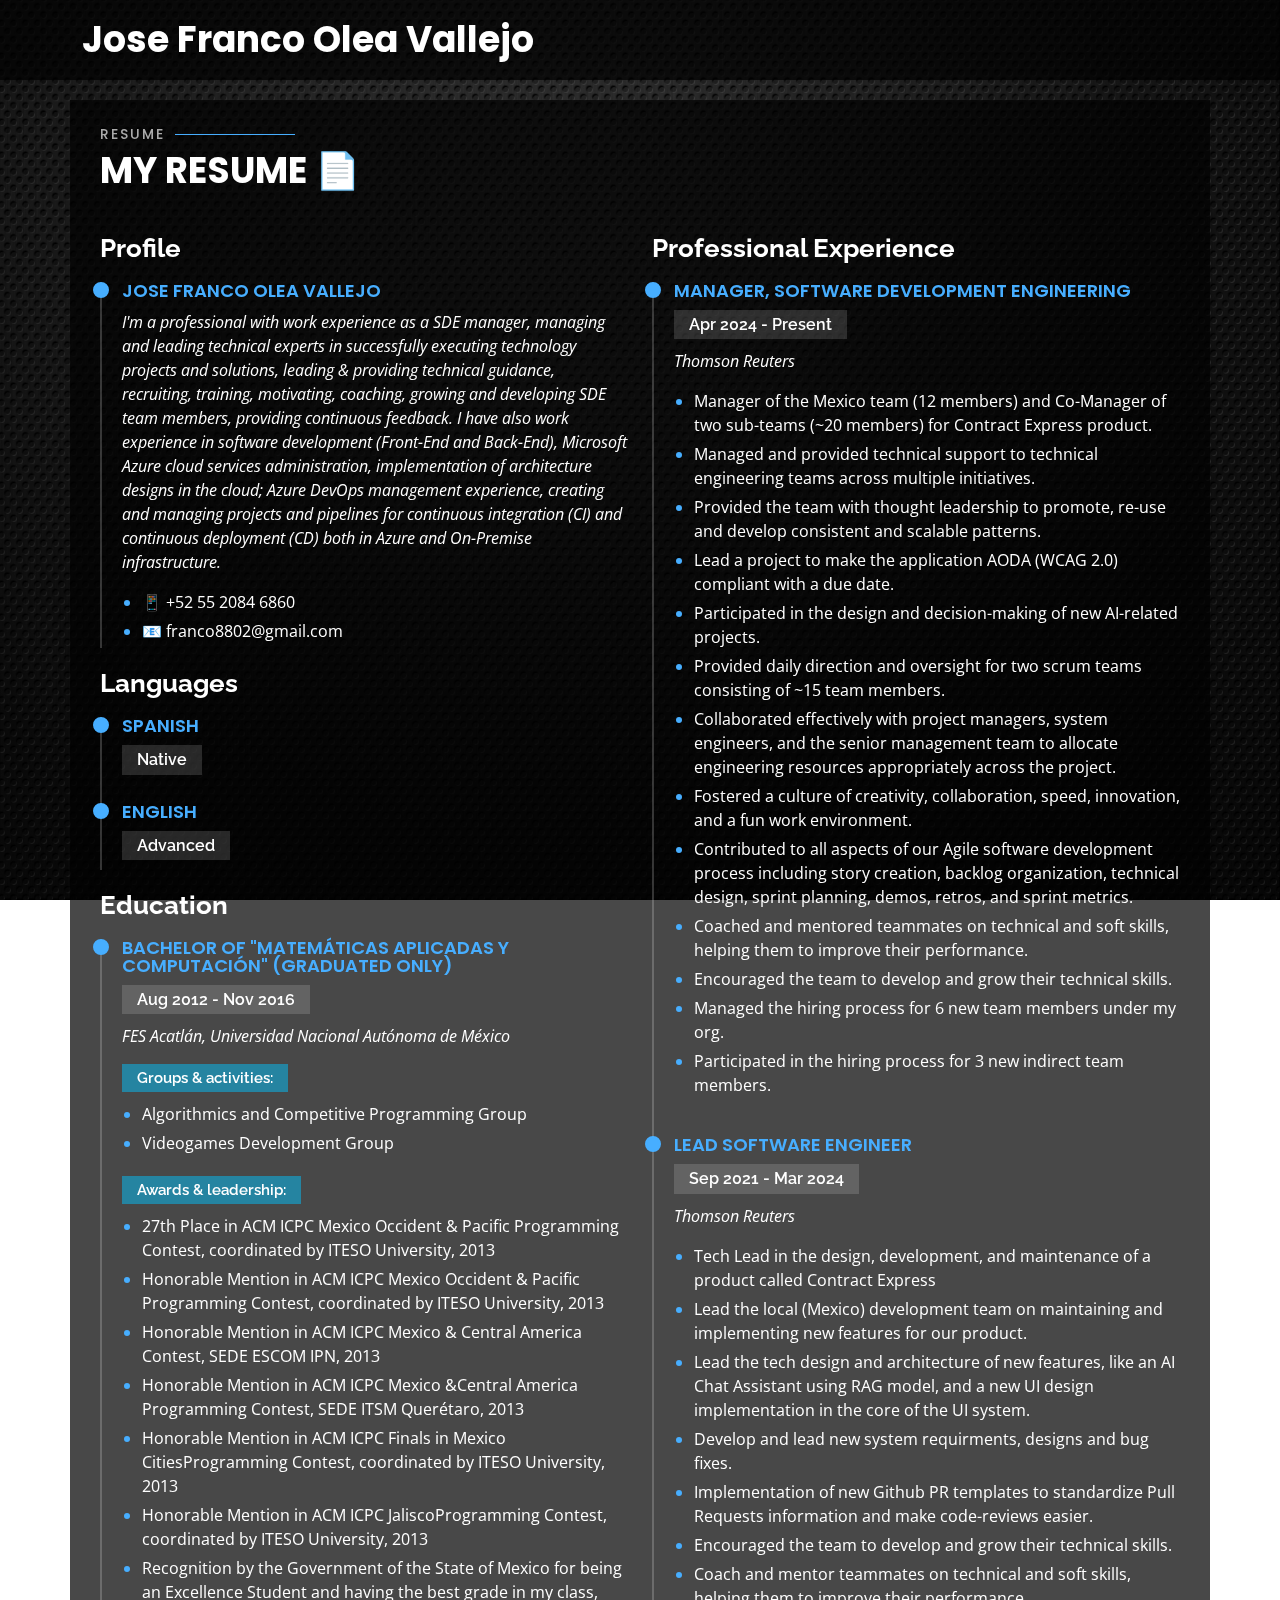
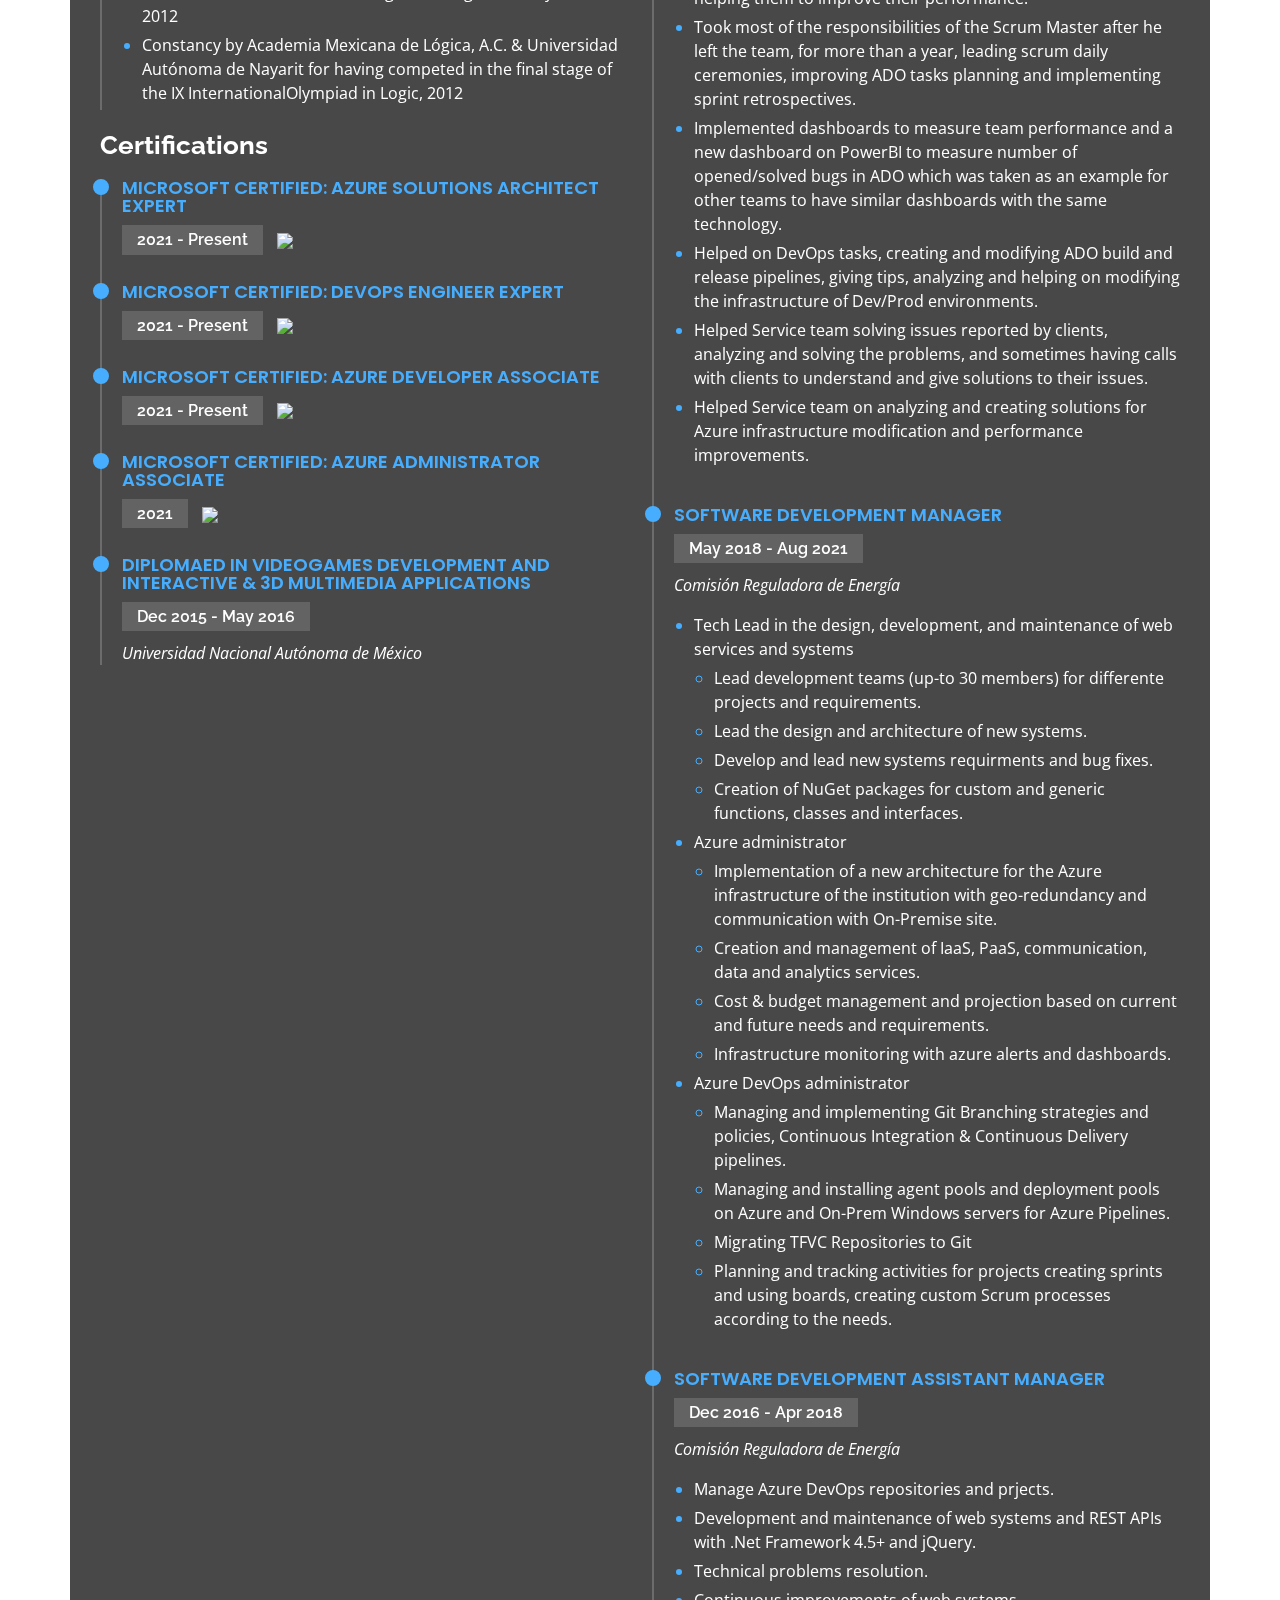
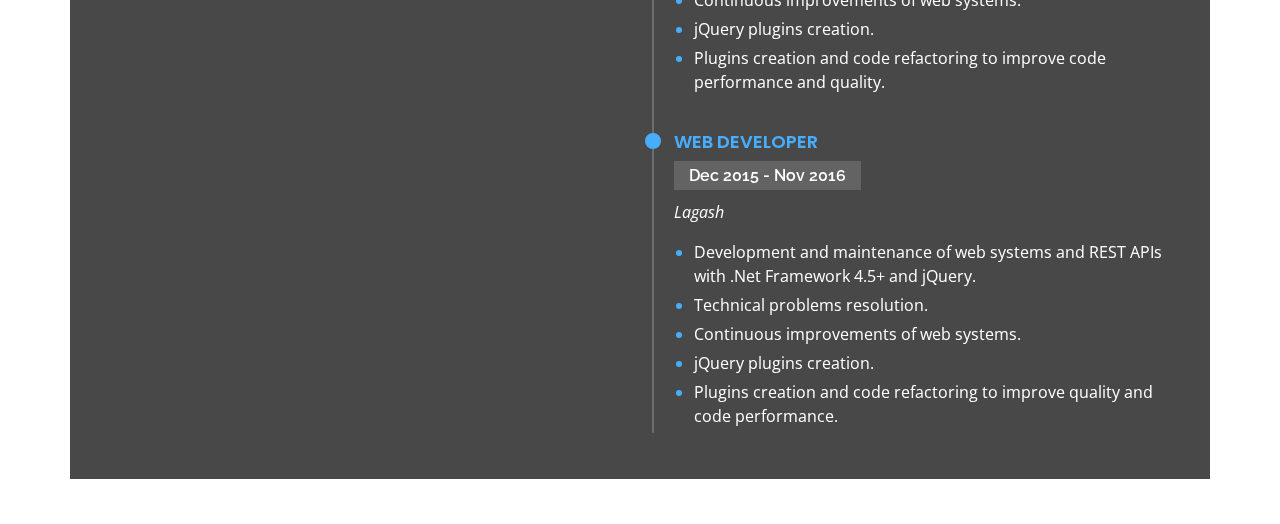
==== commit eb8a0b76: "Added TR experience as a Manager, Software Development Engineering" ====
--- a/assets/pdf/index_for_PDF.html
+++ b/assets/pdf/index_for_PDF.html
@@ -4655,7 +4655,7 @@
 /*--------------------------------------------------------------
 # General
 --------------------------------------------------------------*/
-/* White: DESCOMENTAR*/
+/* White: DESCOMENTAR
  :root {
   --primarybirght: #0a6ceb;
   --primarylight: #0a6ceb;
@@ -4678,9 +4678,9 @@
 
   --bgpic : url("../../assets/img/bgme.jpeg");
 
-} 
-
-/* Dark: DESCOMENTAR 
+} */
+
+/* Dark: DESCOMENTAR */
 :root {
   --primarybirght: #47aeff;
   --primarylight: #47aeff;
@@ -4703,7 +4703,7 @@
 
   --bgpic : url("../../assets/img/bgme.jpeg");
 
-}*/
+}
 
 .blackTheme{
   font-family: "Open Sans", sans-serif;
@@ -6041,8 +6041,8 @@
   ======================================================== -->
 </head>
 
-<!-- <body class="darkTheme"> -->
-<body class="whiteTheme">
+<body class="darkTheme">
+<!-- <body class="whiteTheme"> -->
 
   <!-- ======= Header ======= -->
   <header id="header" class="header-top">
@@ -6297,8 +6297,10 @@
           <h3 class="resume-title">Profile</h3>
           <div class="resume-item pb-0">
             <h4>Jose Franco Olea Vallejo</h4>
-            <p><em>I'm a professional with work experience in software development (Front-End and Back-End), Microsoft Azure cloud services administration 
-              and implementation of architecture designs in the cloud to provide solutions to new and current needs, I also have Azure DevOps management experience 
+            <p><em>I'm a professional with work experience as a SDE manager, managing and leading technical experts in successfully executing technology projects and solutions,
+              leading & providing technical guidance, recruiting, training, motivating, coaching, growing and developing SDE team members, providing continuous feedback.
+              I have also work experience in software development (Front-End and Back-End), Microsoft Azure cloud services administration, 
+              implementation of architecture designs in the cloud; Azure DevOps management experience,
               creating and managing projects and pipelines for continuous integration (CI) and continuous deployment (CD) both in Azure and On-Premise infrastructure.</em></p>
             <p>
             <ul>
@@ -6372,8 +6374,30 @@
         <div class="col-lg-6">
           <h3 class="resume-title">Professional Experience</h3>
           <div class="resume-item">
+            <h4>Manager, Software Development Engineering</h4>
+            <h5>Apr 2024 - Present</h5>
+            <p><em>Thomson Reuters</em></p>
+            <p>
+            <ul>
+              <li>Manager of the Mexico team (12 members) and Co-Manager of two sub-teams (~20 members) for Contract Express product.</li>
+              <li>Managed and provided technical support to technical engineering teams across multiple initiatives.</li>
+              <li>Provided the team with thought leadership to promote, re-use and develop consistent and scalable patterns.</li>
+              <li>Lead a project to make the application AODA (WCAG 2.0) compliant with a due date.</li>
+              <li>Participated in the design and decision-making of new AI-related projects.</li>
+              <li>Provided daily direction and oversight for two scrum teams consisting of ~15 team members.</li>
+              <li>Collaborated effectively with project managers, system engineers, and the senior management team to allocate engineering resources appropriately across the project.</li>
+              <li>Fostered a culture of creativity, collaboration, speed, innovation, and a fun work environment.</li>
+              <li>Contributed to all aspects of our Agile software development process including story creation, backlog organization, technical design, sprint planning, demos, retros, and sprint metrics.</li>
+              <li>Coached and mentored teammates on technical and soft skills, helping them to improve their performance.</li>
+              <li>Encouraged the team to develop and grow their technical skills.</li>
+              <li>Managed the hiring process for 6 new team members under my org.</li>
+              <li>Participated in the hiring process for 3 new indirect team members.</li>
+            </ul>
+            </p>
+          </div>
+          <div class="resume-item">
             <h4>Lead Software Engineer</h4>
-            <h5>Sep 2021 - Present</h5>
+            <h5>Sep 2021 - Mar 2024</h5>
             <p><em>Thomson Reuters</em></p>
             <p>
             <ul>
